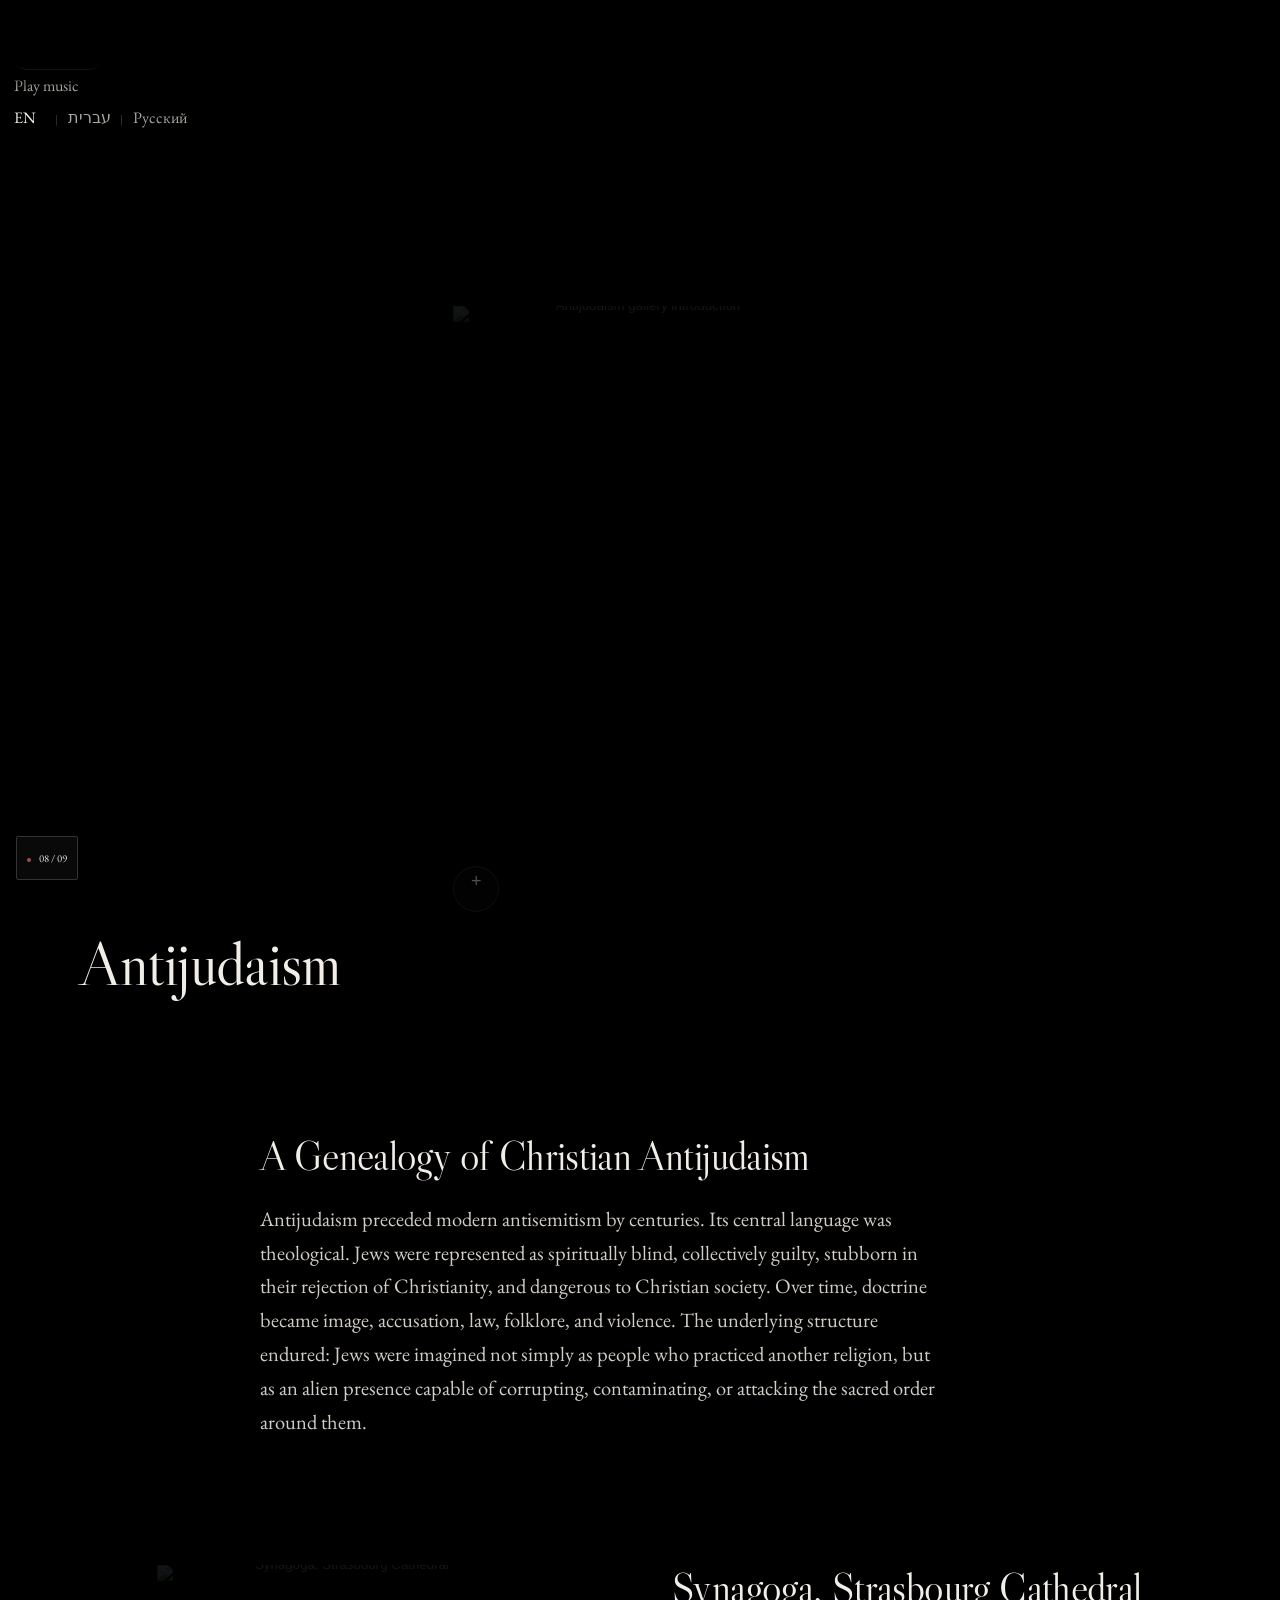
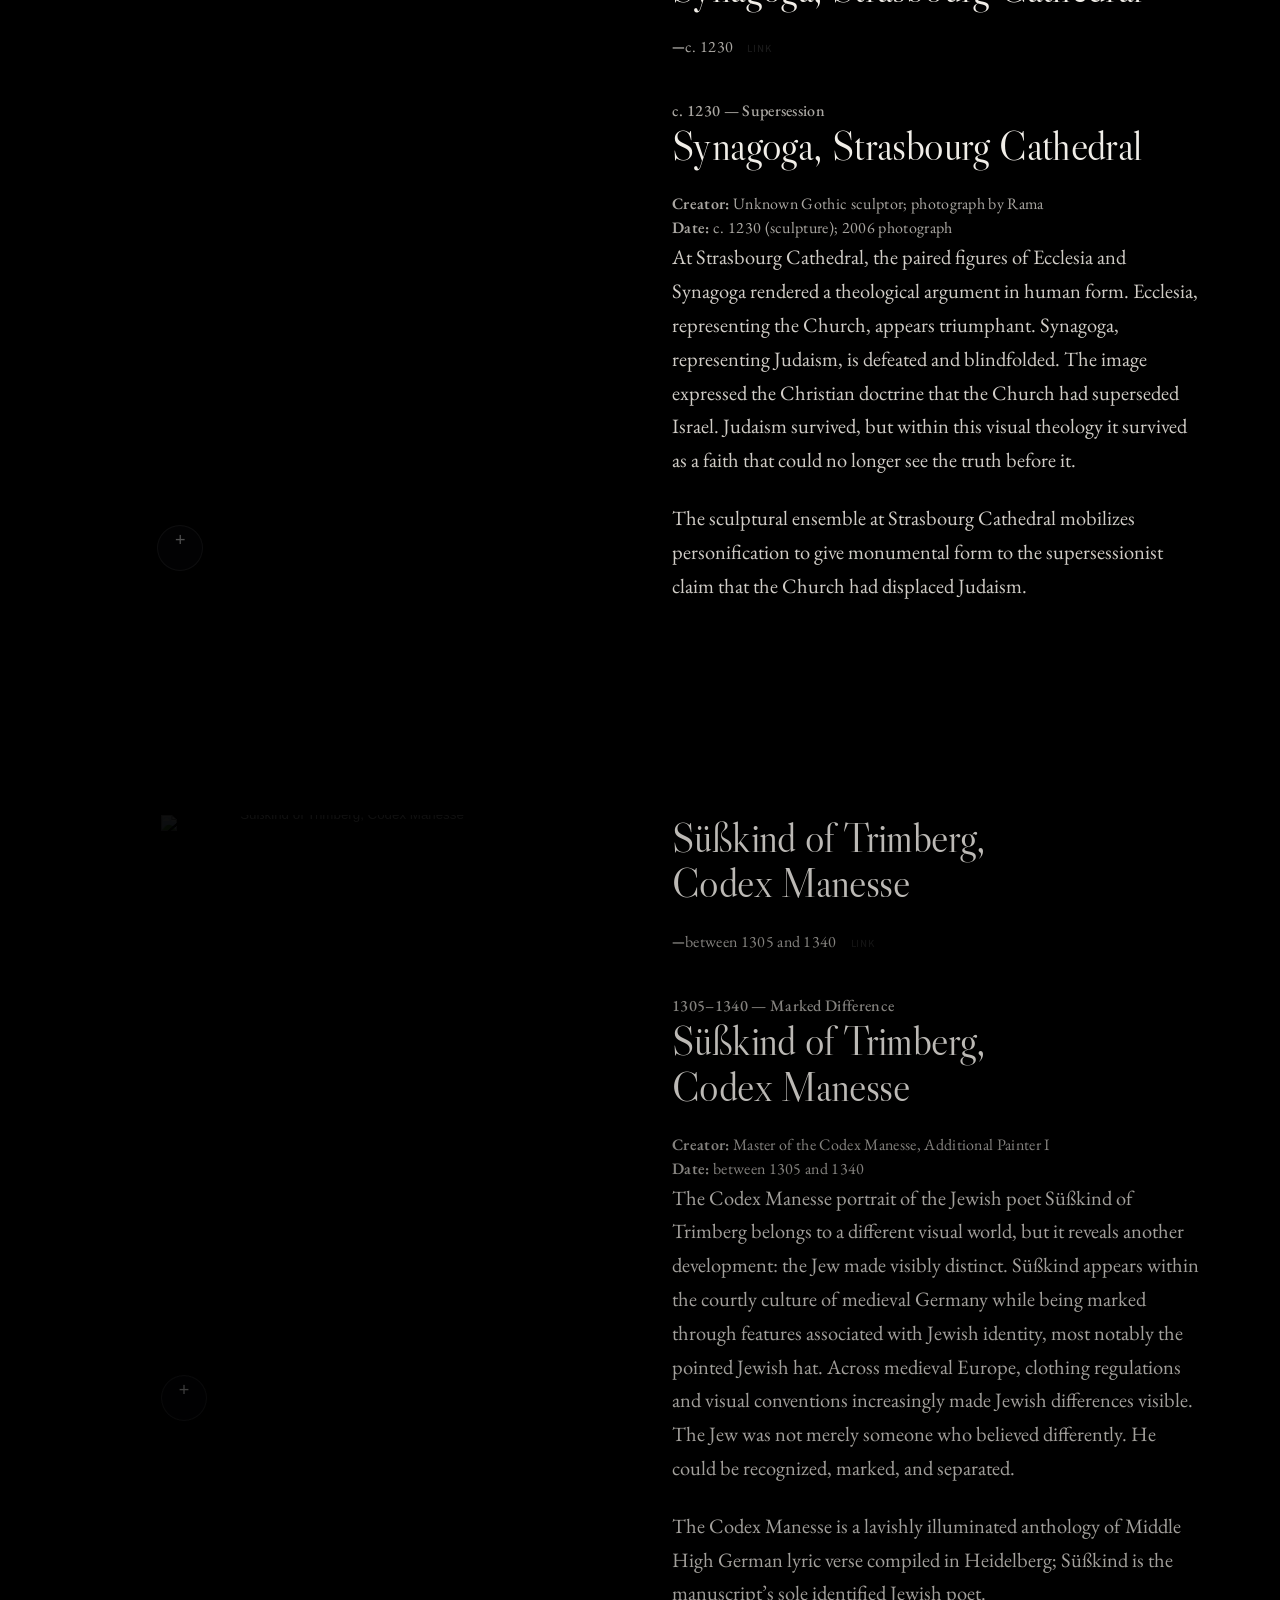
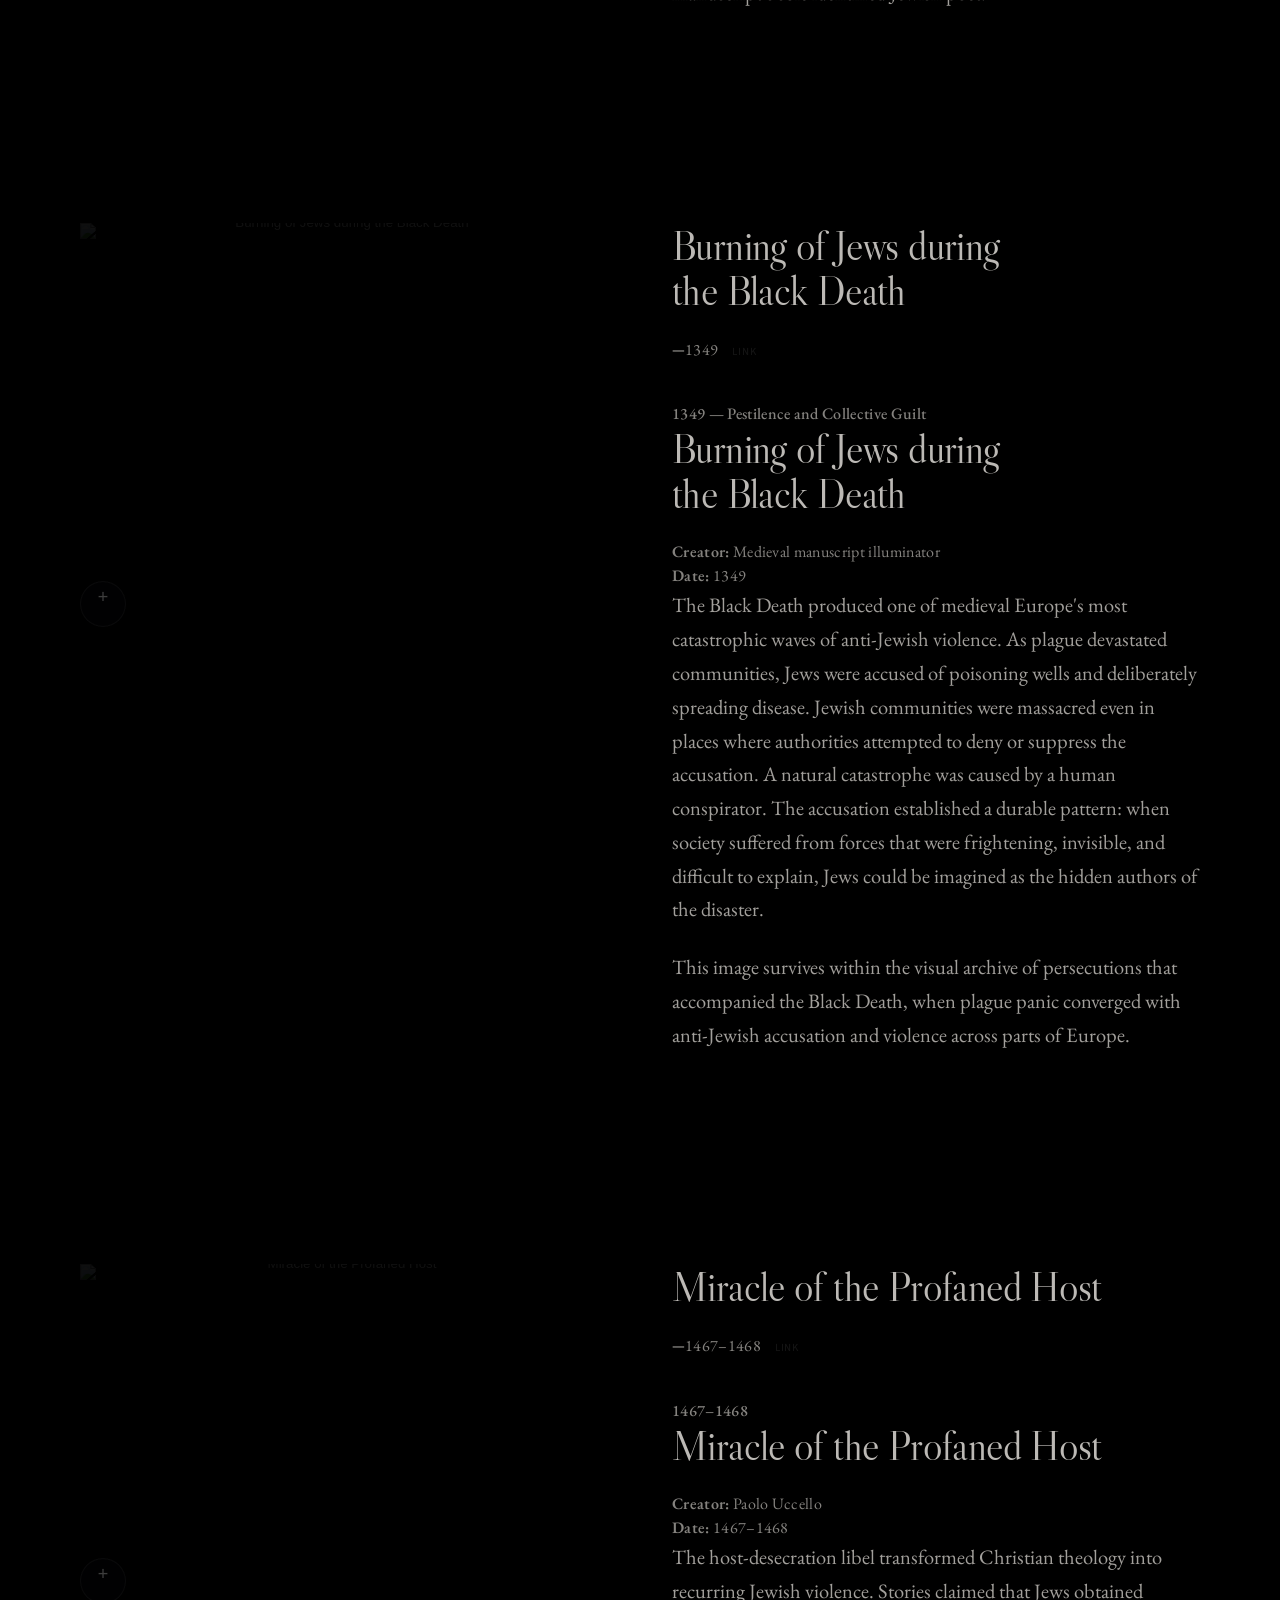
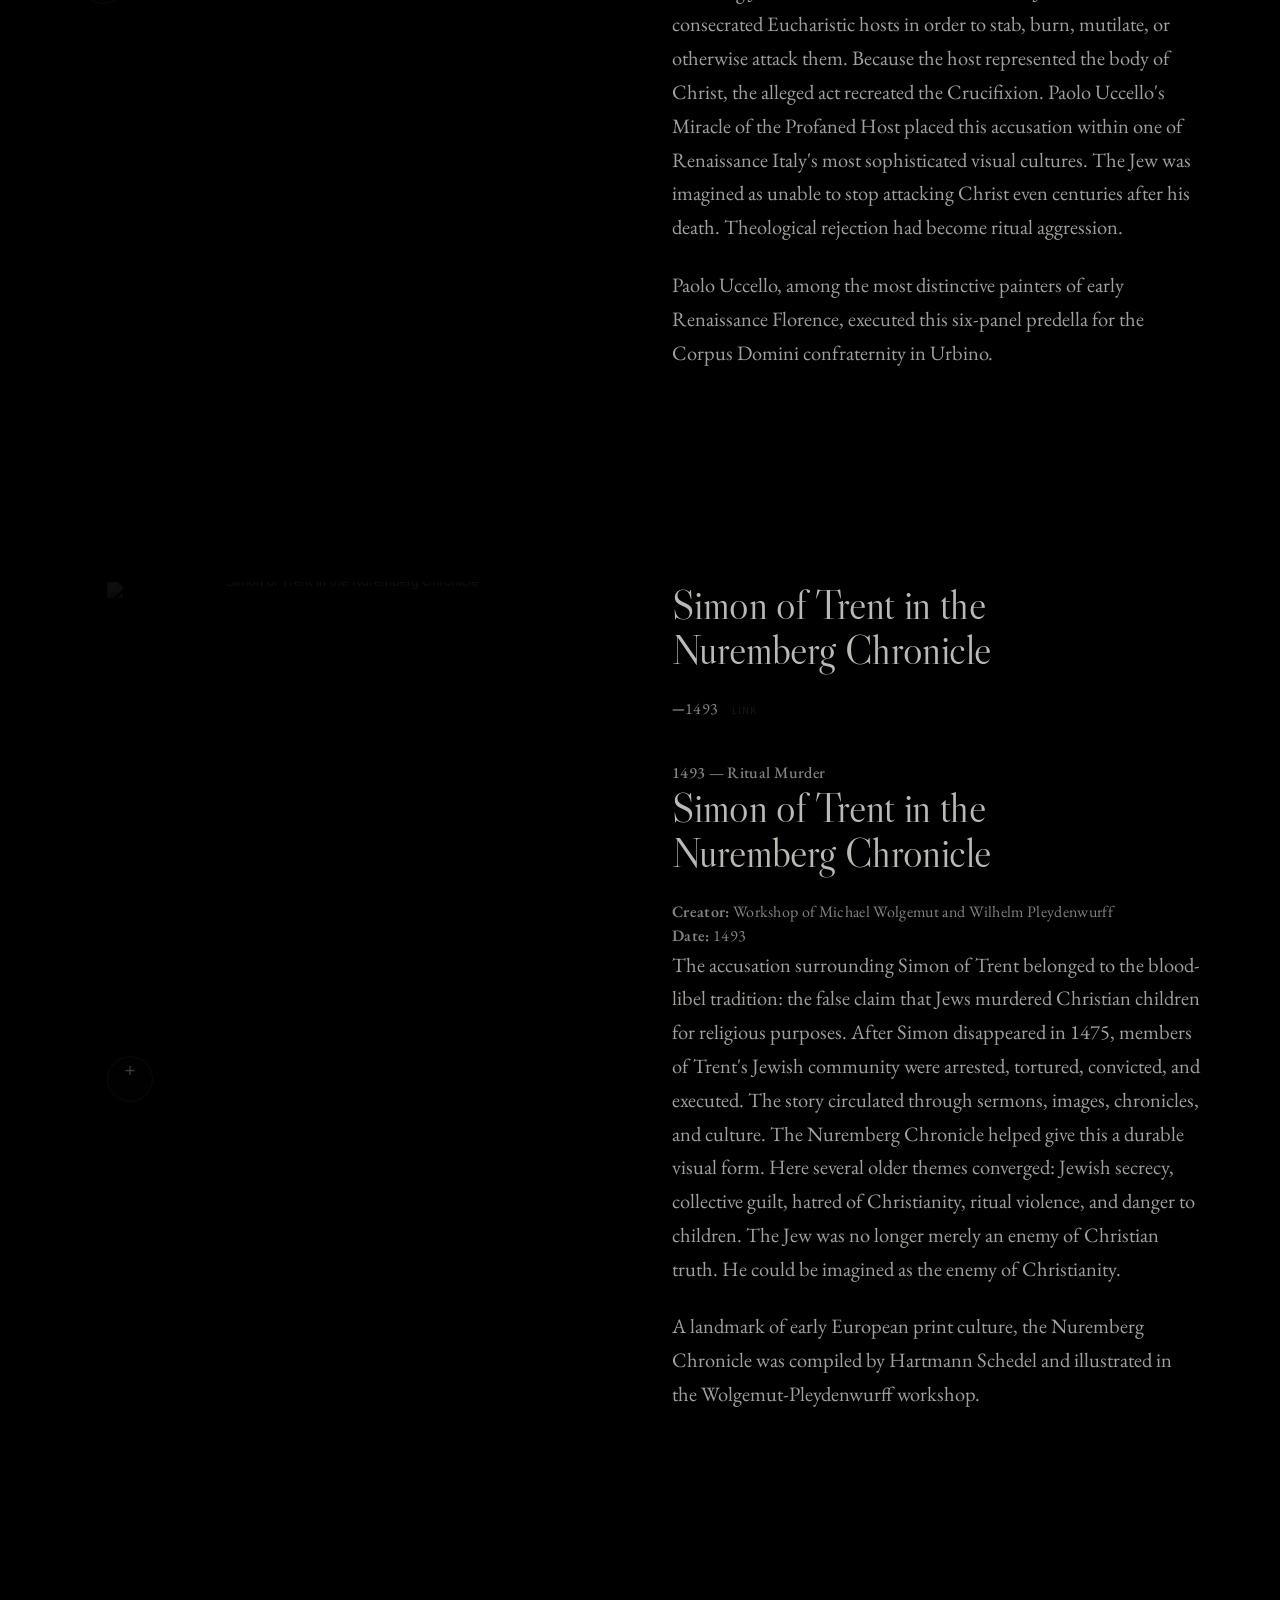
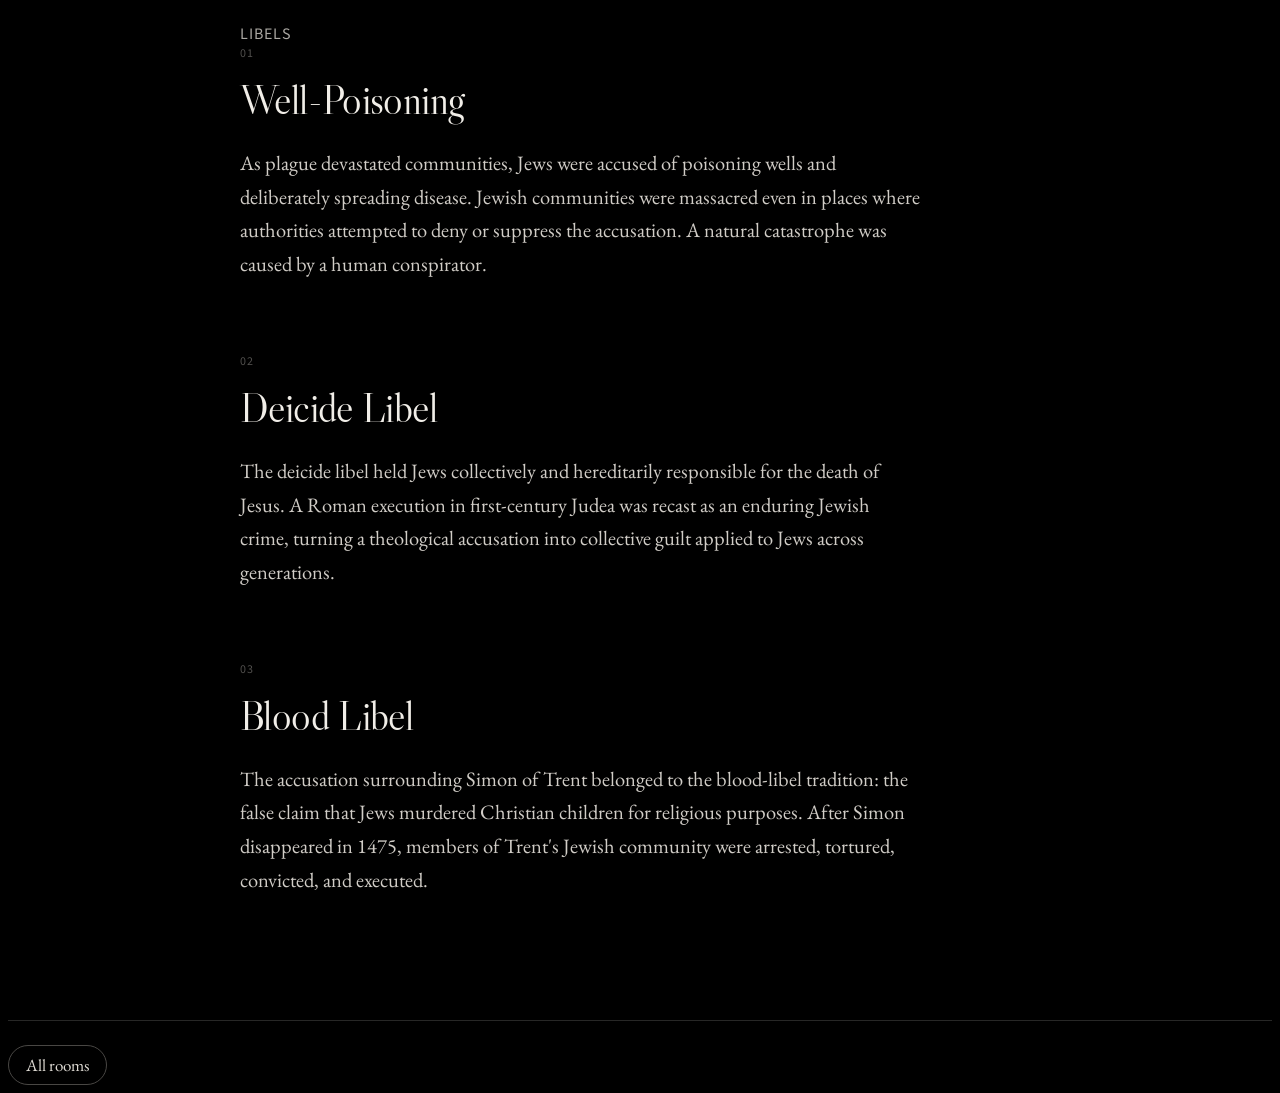
==== antijudaism.html @ 1e54fed6 "Remove visitor-facing draft notes and leave unknown years blank Clean English, Hebrew, and Russian a" ====
<!DOCTYPE html>

<html dir="ltr" lang="en">
<head>
<meta charset="utf-8"/>
<meta content="width=device-width, initial-scale=1.0, viewport-fit=cover" name="viewport"/><meta content="dark" name="color-scheme"/>
<title>Antijudaism | Jew-Hatred Exhibition</title>
<!-- STOPAZ SEO START -->
<meta content="A museum-style educational genealogy of Christian antijudaism, explored through primary-source images, historical context, and recurring libels." name="description"/>
<meta content="index,follow,max-image-preview:large" name="robots"/>
<meta content="#17171a" name="theme-color"/>
<link href="https://kilejones-alt.github.io/Exhibit-Full/antijudaism.html" rel="canonical"/>
<meta content="website" property="og:type"/>
<meta content="Stop Antizionism" property="og:site_name"/>
<meta content="Antijudaism | Jew-Hatred Exhibition" property="og:title"/>
<meta content="A museum-style educational genealogy of Christian antijudaism, explored through primary-source images, historical context, and recurring libels." property="og:description"/>
<meta content="https://kilejones-alt.github.io/Exhibit-Full/antijudaism.html" property="og:url"/>
<meta content="https://kilejones-alt.github.io/Exhibit-Full/antijudaism-1.jpg" property="og:image"/>
<meta content="Antijudaism gallery — Stop Antizionism exhibition" property="og:image:alt"/>
<meta content="en_US" property="og:locale"/>
<meta content="summary_large_image" name="twitter:card"/>
<meta content="Antijudaism | Jew-Hatred Exhibition" name="twitter:title"/>
<meta content="A museum-style educational genealogy of Christian antijudaism, explored through primary-source images, historical context, and recurring libels." name="twitter:description"/>
<meta content="https://kilejones-alt.github.io/Exhibit-Full/antijudaism-1.jpg" name="twitter:image"/>
<!-- STOPAZ SEO END -->
<link href="https://fonts.googleapis.com" rel="preconnect"/>
<link crossorigin="" href="https://fonts.gstatic.com" rel="preconnect"/>
<link href="https://fonts.googleapis.com/css2?family=EB+Garamond:wght@400;500&amp;family=Libre+Caslon+Display&amp;family=Cormorant+Garamond:wght@400;500;600&amp;family=Source+Sans+3:opsz,wght@8..60,300;8..60,400;8..60,500;8..60,600&amp;display=swap" rel="stylesheet"/>
<!-- MINIMALIST GALLERY FAVICON -->
<link href="data:image/svg+xml;utf8,&lt;svg xmlns='http://www.w3.org/2000/svg' viewBox='0 0 100 100'&gt;&lt;rect width='100' height='100' fill='%2317171a'/&gt;&lt;rect x='30' y='30' width='40' height='40' fill='%23ffffff'/&gt;&lt;/svg&gt;" rel="icon"/>
<link as="image" fetchpriority="high" href="antijudaism-1-720.webp" imagesizes="(max-width: 850px) 94vw, 46vw" imagesrcset="antijudaism-1-720.webp 720w, home-antijudaism-1280.webp 1280w" rel="preload" type="image/webp"/>
<link href="gallery-core.css" rel="stylesheet"/>
<style id="compact-controls-2026-08-15">
/* Smaller, quieter language/audio controls. */
.controls-nav{gap:.5rem!important}
.nav-box{font-size:.67rem!important;letter-spacing:1.05px!important;padding:4px 7px!important;gap:.24rem!important;min-height:0!important}
.lang-btn,.audio-btn,.home-btn{min-width:34px!important;min-height:34px!important;padding:0 4px!important}
@media(max-width:720px){
  .controls-nav{gap:.3rem!important}
  .nav-box{font-size:.61rem!important;letter-spacing:.7px!important;padding:3px 5px!important;gap:.1rem!important}
  .lang-btn,.audio-btn,.home-btn{min-width:36px!important;min-height:36px!important;padding:0 3px!important}
}
</style>
<style id="award-gallery-polish">
/* Exhibition polish: responsive archival imagery, source-aware zoom, quieter chrome. */
.responsive-art-picture{display:block;width:100%;height:auto}
.museum-frame>.responsive-art-picture{display:flex;width:100%;align-items:flex-start;justify-content:center}

.museum-frame img.gallery-image{
  --active-zoom:1.075;
  --hover-zoom:1.105;
  opacity:.08;
  filter:blur(7px) brightness(.88) contrast(1.01);
  transition:opacity .9s cubic-bezier(.16,1,.3,1),filter 1.25s ease,transform 9.5s cubic-bezier(.16,1,.3,1)!important;
  animation:archivalImageFailsafe .65s 3s forwards;
  backface-visibility:hidden;
}
.museum-frame img.gallery-image.is-loaded{
  opacity:1;
  filter:brightness(1) contrast(1.05);
}
.museum-frame img.gallery-image.quality-source-limited{
  --active-zoom:1.018;
  --hover-zoom:1.035;
  width:100%;
  max-width:min(86%,var(--native-display-max,680px));
  max-height:72vh;
  margin:auto;
}
.museum-frame img.gallery-image.quality-standard{
  --active-zoom:1.052;
  --hover-zoom:1.082;
}
.museum-frame img.gallery-image.quality-hires{
  --active-zoom:1.075;
  --hover-zoom:1.105;
}
.art-box.art-in-view .museum-frame img.gallery-image.is-loaded{
  transform:scale(var(--active-zoom));
  filter:brightness(1.045) contrast(1.07);
}
.art-box:hover .museum-frame img.gallery-image.is-loaded,
.art-box:focus-visible .museum-frame img.gallery-image.is-loaded{
  transform:scale(var(--hover-zoom));
  filter:brightness(1.085) contrast(1.085);
}
@keyframes archivalImageFailsafe{to{opacity:1;filter:brightness(1) contrast(1.05)}}

/* The enlargement affordance is a quiet museum-viewer mark, not a web badge. */
.click-hint{
  width:31px!important;
  height:31px!important;
  padding:0!important;
  display:grid!important;
  place-items:center;
  border-radius:50%!important;
  font-size:0!important;
  letter-spacing:0!important;
  color:transparent!important;
  background:rgba(14,14,18,.62)!important;
  border:1px solid rgba(255,255,255,.12)!important;
  opacity:.36!important;
  transform:none!important;
  backdrop-filter:blur(10px);
  box-shadow:0 6px 18px rgba(0,0,0,.18);
  transition:opacity .45s ease,transform .55s cubic-bezier(.16,1,.3,1),border-color .45s ease!important;
}
.click-hint::before{
  content:'+';
  color:rgba(255,255,255,.86);
  font:300 18px/1 -apple-system,BlinkMacSystemFont,"Segoe UI",sans-serif;
  transform:translateY(-1px);
}
.art-box:hover .click-hint,.art-box:focus-visible .click-hint{
  opacity:.82!important;
  transform:scale(1.08)!important;
  border-color:rgba(255,255,255,.24)!important;
}

/* Fixed controls recede while viewing the work; hover/focus restores them immediately. */
.controls-nav{
  transform-origin:top right;
  transition:opacity .42s ease,transform .55s cubic-bezier(.16,1,.3,1),filter .42s ease!important;
}
[dir="rtl"] .controls-nav{transform-origin:top left}
.controls-nav.chrome-quiet{
  opacity:.43;
  transform:translateY(-2px) scale(.91);
  filter:saturate(.82);
}
.controls-nav.chrome-moving{
  opacity:.17;
  transform:translateY(-5px) scale(.86);
}
.controls-nav.chrome-quiet .nav-box,
.controls-nav.chrome-moving .nav-box{
  background:rgba(18,18,22,.32);
  border-color:rgba(255,255,255,.045);
  box-shadow:none;
}
.controls-nav:hover,.controls-nav:focus-within{
  opacity:1!important;
  transform:none!important;
  filter:none!important;
}
@media(max-width:850px){
  .controls-nav.chrome-quiet{opacity:.62;transform:scale(.94)}
  .controls-nav.chrome-moving{opacity:.34;transform:scale(.91)}
  .museum-frame img.gallery-image.quality-source-limited{max-width:min(92%,var(--native-display-max,680px))}
}
@media(prefers-reduced-motion:reduce){
  .museum-frame img.gallery-image{opacity:1!important;filter:brightness(1) contrast(1.05)!important;animation:none!important;transition:none!important}
  .controls-nav{transition:none!important}
}
</style>
<style id="final-exhibition-system">
:root{--museum-sans:"Source Sans 3",-apple-system,BlinkMacSystemFont,"Segoe UI",sans-serif;--museum-serif:"Cormorant Garamond",Georgia,"Times New Roman",serif;--oxblood:#74262d;--oxblood-soft:rgba(116,38,45,.72)}
body{font-family:var(--museum-sans);font-optical-sizing:auto}
.hero-title,.info-title{font-family:var(--museum-serif);font-weight:500;letter-spacing:.005em}
.info-title{font-size:clamp(1.9rem,2.65vw,2.35rem);line-height:1.04;text-transform:none}
.hero-title{font-size:clamp(3.25rem,5vw,4.65rem);line-height:.98}
.info-category,.info-meta,.info-block h4,.history-panel h4,.timeline-node,.chronology-rail,.viewer-toolbar,.provenance-record{font-family:var(--museum-sans)}
.timeline-node{font-weight:600;letter-spacing:.16em;text-transform:uppercase;font-variant-caps:all-small-caps}
.info-block h4,.history-panel h4{font-weight:600;letter-spacing:.13em;text-transform:uppercase}
.info-meta{font-weight:400}
.info-meta strong{font-weight:600}
.info-category{font-weight:500;letter-spacing:.12em}
.wave-p{font-size:clamp(.98rem,1.05vw,1.04rem);line-height:1.56;letter-spacing:.002em}

/* History is a compact interpretive note under the artwork column only. */
.history-panel{min-height:0!important;padding:.72rem .9rem .78rem!important;margin-top:clamp(.75rem,1.2vw,1rem)!important;border-color:rgba(255,255,255,.045)!important;background:rgba(255,255,255,.015)!important}
.history-panel .wave-p{font-size:clamp(.94rem,1vw,.99rem);line-height:1.48}

/* The chronology records the visitor's passage: gray future, oxblood completed path. */
.timeline-section{--timeline-progress:0%;--focus-opacity:.86;--focus-brightness:.94}
.timeline-section::before{background:rgba(255,255,255,.075)!important}
.timeline-section::after{content:"";position:absolute;left:50%;top:0;width:1px;height:var(--timeline-progress);transform:translateX(-50%);background:linear-gradient(to bottom,rgba(116,38,45,.18),var(--oxblood-soft));pointer-events:none;z-index:0}
.timeline-section .exhibition-container{opacity:var(--focus-opacity);filter:brightness(var(--focus-brightness)) saturate(.92);transition:opacity .75s cubic-bezier(.16,1,.3,1),filter .75s ease}
.timeline-section.timeline-active .exhibition-container{opacity:1;filter:none}
.timeline-node{position:relative}
.timeline-node::after{content:"";position:absolute;left:50%;bottom:-.42rem;width:4px;height:4px;border-radius:50%;transform:translateX(-50%) scale(.55);background:transparent;transition:background .6s ease,transform .6s cubic-bezier(.16,1,.3,1),box-shadow .6s ease}
.timeline-active .timeline-node::after{background:var(--oxblood);transform:translateX(-50%) scale(1);box-shadow:0 0 0 4px rgba(116,38,45,.08)}
.timeline-active .timeline-node{border-color:rgba(255,255,255,.16)!important;box-shadow:0 12px 30px rgba(0,0,0,.28)!important}

/* Archive is an expandable provenance drawer, not another equal-weight card. */
.archive-provenance-block{padding:0!important;overflow:visible;background:rgba(255,255,255,.012)!important}
.archive-provenance-block>h4,.archive-provenance-block>.wave-p{display:none!important}
.archive-drawer{width:100%;border:0}
.archive-drawer summary{list-style:none;cursor:pointer;padding:.8rem .95rem .82rem;display:flex;align-items:center;justify-content:space-between;gap:1rem;color:#c6c6d0;font-size:.76rem;letter-spacing:1.4px;text-transform:uppercase;user-select:none}
.archive-drawer summary::-webkit-details-marker{display:none}
.archive-drawer summary::after{content:"+";font-size:1rem;font-weight:300;color:rgba(255,255,255,.52);transition:transform .45s cubic-bezier(.16,1,.3,1),color .45s ease}
.archive-drawer[open] summary::after{transform:rotate(45deg);color:#fff}
.provenance-record{padding:0 .95rem .95rem;border-top:1px solid rgba(255,255,255,.04);font-size:.82rem;line-height:1.42;color:#cfcfd7}
.provenance-row{display:grid;grid-template-columns:minmax(6.6rem,.36fr) 1fr;gap:.8rem;padding:.55rem 0;border-bottom:1px solid rgba(255,255,255,.035)}
.provenance-row:last-child{border-bottom:0}
.provenance-key{font-size:.68rem;letter-spacing:1.2px;text-transform:uppercase;color:#83838f}
.provenance-value{color:#e7e7ed;overflow-wrap:anywhere}

/* Edge chronology: almost absent until the visitor asks for it. */
.chronology-rail{position:fixed;left:0;top:50%;transform:translateY(-50%);z-index:88;display:flex;align-items:stretch;color:#9b9ba6}
.chronology-current{display:none}
.chronology-list{display:flex;flex-direction:column;gap:1px;padding:.45rem .38rem .45rem .25rem;background:linear-gradient(to right,rgba(15,15,19,.76),rgba(15,15,19,.08));backdrop-filter:blur(10px);opacity:.22;transform:translateX(calc(-100% + 8px));transition:opacity .45s ease,transform .55s cubic-bezier(.16,1,.3,1)}
.chronology-rail:hover .chronology-list,.chronology-rail:focus-within .chronology-list{opacity:.96;transform:translateX(0)}
.chronology-item{appearance:none;border:0;background:none;color:inherit;font:500 .67rem/1 var(--museum-sans);letter-spacing:1.3px;padding:.34rem .42rem .34rem .65rem;text-align:left;cursor:pointer;position:relative;white-space:nowrap}
.chronology-item::before{content:"";position:absolute;left:.1rem;top:50%;width:3px;height:3px;border-radius:50%;background:rgba(255,255,255,.18);transform:translateY(-50%);transition:background .4s ease,transform .4s ease}
.chronology-item.is-active{color:#fff}
.chronology-item.is-active::before{background:var(--oxblood);transform:translateY(-50%) scale(1.25)}

/* Full-screen object viewer. It uses the original source image, then lets the visitor inspect it. */
#lightbox{padding:0!important;background:rgba(7,7,10,.985)!important;backdrop-filter:blur(18px)!important;overflow:hidden}
#object-viewer-stage{position:absolute;inset:0;display:grid;place-items:center;overflow:hidden;touch-action:none;cursor:grab}
#object-viewer-stage.is-dragging{cursor:grabbing}
#lightbox-img{max-width:92vw!important;max-height:88svh!important;width:auto;height:auto;border:0!important;box-shadow:0 28px 90px rgba(0,0,0,.78)!important;transform-origin:center center;transition:none!important;will-change:transform;user-select:none;-webkit-user-drag:none}
#lightbox.active #lightbox-img{transform:none}
#lightbox-close{z-index:5;top:max(.7rem,env(safe-area-inset-top))!important;right:max(.8rem,env(safe-area-inset-right))!important;width:42px!important;height:42px!important;font:300 1.8rem/1 var(--museum-sans)!important;border:1px solid rgba(255,255,255,.1)!important;background:rgba(10,10,14,.42)!important;backdrop-filter:blur(12px);border-radius:50%;display:grid;place-items:center;padding:0!important}
.viewer-toolbar{position:absolute;z-index:5;left:50%;bottom:max(1rem,env(safe-area-inset-bottom));transform:translateX(-50%);display:flex;align-items:center;gap:.2rem;padding:.28rem;background:rgba(10,10,14,.52);border:1px solid rgba(255,255,255,.08);border-radius:999px;backdrop-filter:blur(14px)}
.viewer-tool{appearance:none;border:0;background:transparent;color:#d8d8e0;width:36px;height:34px;border-radius:999px;font:400 1rem/1 var(--museum-sans);cursor:pointer}
.viewer-tool:hover,.viewer-tool:focus-visible{background:rgba(255,255,255,.07);color:#fff}
.viewer-provenance{position:absolute;z-index:5;left:max(1rem,env(safe-area-inset-left));bottom:max(1rem,env(safe-area-inset-bottom));width:min(28rem,calc(100vw - 2rem));color:#d7d7de}
.viewer-provenance summary{list-style:none;cursor:pointer;display:inline-flex;align-items:center;gap:.6rem;padding:.48rem .7rem;border:1px solid rgba(255,255,255,.08);background:rgba(10,10,14,.48);backdrop-filter:blur(14px);border-radius:2px;font:.66rem/1 var(--museum-sans);letter-spacing:1.5px;text-transform:uppercase}
.viewer-provenance summary::-webkit-details-marker{display:none}
.viewer-provenance-panel{margin-top:.45rem;padding:.85rem .95rem;background:rgba(10,10,14,.88);border:1px solid rgba(255,255,255,.08);backdrop-filter:blur(16px);font:.82rem/1.45 var(--museum-sans)}
#lightbox-caption{position:absolute;z-index:4;top:max(1.1rem,env(safe-area-inset-top));left:50%;transform:translateX(-50%);margin:0!important;max-width:min(58vw,760px);font-family:var(--museum-serif);font-size:clamp(1rem,1.6vw,1.35rem)!important;letter-spacing:.01em!important;text-transform:none!important;color:rgba(255,255,255,.78)!important;pointer-events:none}
#lightbox-caption{display:flex;flex-direction:column;align-items:center;gap:.2rem;text-align:center}
.viewer-caption-title{font-family:var(--museum-serif)}
.viewer-caption-date{font:500 .62rem/1.2 var(--museum-sans);letter-spacing:1.45px;text-transform:uppercase;color:rgba(255,255,255,.48)}

/* Mobile is deliberately recomposed rather than a squeezed desktop installation. */
@media(max-width:850px){
  .exhibition-section{padding:4.35rem .9rem 5.2rem!important;min-height:auto!important}
  .exhibition-container{display:flex!important;flex-direction:column!important;gap:1rem!important;padding:0!important}
  .art-box{order:1;width:100%;margin:0!important}
  .info-panel,.timeline-art-right .info-panel{order:2;width:100%;padding:0!important;gap:.68rem!important}
  .history-panel,.timeline-art-right .history-panel{order:3;width:100%!important;margin-top:.25rem!important;padding:.72rem .82rem .78rem!important}
  .museum-frame{min-height:0!important;max-height:70svh!important}
  .museum-frame>.responsive-art-picture{max-height:70svh}
  .museum-frame img.gallery-image{max-height:70svh!important;max-width:100%!important;width:auto!important}
  .museum-frame img.gallery-image.quality-source-limited{max-width:min(92%,var(--native-display-max,680px))!important}
  .info-category{margin-top:.35rem}
  .info-title{font-size:clamp(2rem,9vw,2.75rem);line-height:1}
  .info-meta{font-size:.9rem}
  .info-block{padding:.78rem .88rem .82rem!important}
  .timeline-section::before,.timeline-section::after,.timeline-section .exhibition-container::after,.timeline-marker{display:none!important}
  .timeline-section .exhibition-container{opacity:1!important;filter:none!important}
  .chronology-rail{left:max(.65rem,env(safe-area-inset-left));top:max(.72rem,env(safe-area-inset-top));bottom:auto;transform:none;display:block;z-index:96}
  .chronology-current{display:inline-flex;align-items:center;justify-content:center;min-width:3.8rem;height:34px;padding:0 .72rem;border:1px solid rgba(255,255,255,.1);background:rgba(12,12,16,.68);backdrop-filter:blur(14px);color:#e7e7ed;border-radius:999px;font:500 .68rem/1 var(--museum-sans);letter-spacing:1.2px}
  .chronology-current::before{content:"";width:4px;height:4px;border-radius:50%;background:var(--oxblood);margin-right:.45rem}
  [dir="rtl"] .chronology-current::before{margin-right:0;margin-left:.45rem}
  .chronology-list{position:absolute;left:0;top:2.65rem;bottom:auto;max-height:58svh;overflow:auto;padding:.4rem;background:rgba(10,10,14,.94);border:1px solid rgba(255,255,255,.08);border-radius:4px;opacity:0;pointer-events:none;transform:translateY(8px);transition:opacity .3s ease,transform .35s cubic-bezier(.16,1,.3,1)}
  .chronology-rail.is-open .chronology-list{opacity:1;pointer-events:auto;transform:none}
  .chronology-item{min-width:5.3rem;padding:.5rem .6rem .5rem .8rem}
  .viewer-provenance{bottom:max(4.4rem,calc(env(safe-area-inset-bottom) + 4.1rem));width:calc(100vw - 2rem)}
  .viewer-toolbar{bottom:max(.8rem,env(safe-area-inset-bottom))}
  #lightbox-caption{top:max(.9rem,env(safe-area-inset-top));max-width:66vw;font-size:1rem!important}
}

@media(prefers-reduced-motion:reduce){.timeline-section .exhibition-container,.chronology-list,.timeline-node::after{transition:none!important}}
</style>
<style id="history-side-override">
/* Desktop: keep History in the text column and prevent it from falling below the artwork frame. */
@media (min-width: 851px) {
  .info-panel {
    height: var(--art-height, auto) !important;
    max-height: var(--art-height, none) !important;
    overflow: hidden;
  }
  .history-panel,
  .timeline-art-right .history-panel {
    grid-column: auto !important;
    grid-row: auto !important;
    width: auto !important;
    margin-top: 0.12rem !important;
    padding: 0.82rem 0.98rem 0.88rem !important;
    background: rgba(255,255,255,0.02) !important;
    border: 0 !important;
    border-left: 1px solid rgba(255,255,255,0.06) !important;
    border-radius: 0 4px 4px 0 !important;
    box-shadow: none !important;
    flex: 1 1 auto;
    min-height: 0;
    overflow-y: auto;
  }
  .history-panel.archive-stagger-block.pop-in:hover,
  .history-panel.archive-stagger-block.pop-in:active {
    transform: translateY(-7px) scale(1.012) !important;
    border-left-color: rgba(255,255,255,0.2) !important;
    background: rgba(255,255,255,0.045) !important;
    box-shadow: 0 18px 34px rgba(0,0,0,0.16) !important;
  }
  .timeline-art-right .history-panel {
    border-left: 0 !important;
    border-right: 1px solid rgba(255,255,255,0.06) !important;
    border-radius: 4px 0 0 4px !important;
  }
  .history-panel h4 {
    margin-bottom: 0.24rem !important;
  }
  .history-panel .wave-p {
    font-size: clamp(0.92rem,0.98vw,0.98rem) !important;
    line-height: 1.5 !important;
  }
}
@media (max-width: 850px) {
  .info-panel {height:auto !important;max-height:none !important;overflow:visible !important;}
}
</style>
<style id="v6-gallery-layout-fixes">
/* Keep the Antizionism hero title on one line on desktop. */
@media (min-width: 851px) {
  body[data-antizionism-timeline] .hero-title {
    font-size:clamp(2.75rem,3.85vw,3.8rem)!important;
    line-height:1!important;
    white-space:nowrap!important;
    letter-spacing:.002em!important;
  }

  /* Year belongs to the central chronology gutter, never on top of the object title. */
  .timeline-marker {
    top:0!important;
    transform:translate(-50%,-135%)!important;
  }

  /* Compact only as much as needed to guarantee a visible History field. */
  .info-panel {
    gap:.56rem!important;
  }
  .info-panel.is-tight {
    gap:.42rem!important;
  }
  .info-panel.is-tighter {
    gap:.32rem!important;
  }
  .info-panel.is-tight .info-title,
  .info-panel.is-tighter .info-title {
    font-size:clamp(1.72rem,2.25vw,2.08rem)!important;
    line-height:1.06!important;
    padding-bottom:.42rem!important;
  }
  .info-panel.is-tight .info-meta,
  .info-panel.is-tighter .info-meta {
    font-size:.9rem!important;
    gap:.14rem!important;
  }
  .info-panel.is-tight .info-block {
    padding:.64rem .82rem .68rem!important;
  }
  .info-panel.is-tighter .info-block {
    padding:.52rem .75rem .56rem!important;
  }
  .info-panel.is-tight .wave-p,
  .info-panel.is-tighter .wave-p {
    font-size:.91rem!important;
    line-height:1.42!important;
    min-height:0!important;
  }
  .history-panel,
  .timeline-art-right .history-panel {
    min-height:78px!important;
    margin-top:.08rem!important;
    scrollbar-width:thin;
  }
}

/* The title word animation cannot descend into Creator/Date while settling. */
.info-title .wave-word {
  animation-name:infoTitleWordReveal!important;
}
@keyframes infoTitleWordReveal {
  0% { opacity:0; transform:translateY(.26em) rotateX(-16deg); filter:blur(4px); }
  64% { opacity:1; transform:translateY(-.015em) rotateX(1deg); filter:blur(.2px); }
  100% { opacity:1; transform:none; filter:none; }
}
.info-title {
  margin-bottom:.08rem!important;
}

/* Header controls exist only at the top of the gallery. */
.controls-nav.chrome-hidden {
  opacity:0!important;
  transform:translateY(-14px) scale(.97)!important;
  filter:none!important;
  pointer-events:none!important;
  visibility:hidden;
  transition:opacity .26s ease,transform .34s cubic-bezier(.16,1,.3,1),visibility 0s linear .34s!important;
}
.controls-nav:not(.chrome-hidden) {
  visibility:visible;
}

/* Restore the deeper, longer museum drift zoom. Low-resolution sources stay conservative. */
.museum-frame img.gallery-image {
  --active-zoom:1.30!important;
  --hover-zoom:1.39!important;
  transition:opacity .9s cubic-bezier(.16,1,.3,1),filter 1.25s ease,transform 14.5s cubic-bezier(.16,1,.3,1)!important;
}
.museum-frame img.gallery-image.quality-source-limited {
  --active-zoom:1.045!important;
  --hover-zoom:1.075!important;
}
.museum-frame img.gallery-image.quality-standard {
  --active-zoom:1.27!important;
  --hover-zoom:1.36!important;
}
.museum-frame img.gallery-image.quality-hires {
  --active-zoom:1.32!important;
  --hover-zoom:1.42!important;
}
@media (max-width:850px) {
  .timeline-marker {display:none!important;}
  .info-title {margin-bottom:0!important;}
}
</style>
<style id="v7-static-clarity">
.info-panel::before,.info-block::before,.info-block::after,.timeline-art-right .info-panel::before,.timeline-art-right .info-panel>.info-block::before,.timeline-art-right .info-panel>.info-block::after{display:none!important;content:none!important}
.info-category,.info-title,.info-meta,.info-panel>.info-block,.history-panel{flex-shrink:0}
.exhibit-image-button{cursor:zoom-in!important}
</style>
<style id="wall-archive-hidden-style">.wall-archive-hidden{display:none!important}</style>
<link href="final.css" rel="stylesheet"/>
<link rel="stylesheet" href="room-entry.css?v=20260928-art-motion"/>
<script src="room-entry.js?v=20260928-art-motion"></script>
<link rel="stylesheet" href="https://fonts.googleapis.com/css2?family=EB+Garamond:wght@400;500&family=Noto+Serif+Hebrew:wght@400;500&display=swap"/>
<script src="gallery-audio.js?v=20260924-languages-music"></script>
<link rel="stylesheet" href="gallery-finish.css?v=20260929-framework"/>
</head>
<body>
<a class="skip-link" data-en="Skip to main content" data-he="דילוג לתוכן הראשי" data-ru="Перейти к основному содержанию" href="#gallery">Skip to main content</a>
<!-- LAZY GLIDING AMBIENT LIGHT OVERLAY -->
<div id="ambient-light"></div>
<!-- BACKGROUND AUDIO ELEMENT -->
<audio id="bg-audio" loop preload="metadata" src="lacrymosa-piano.mp3"></audio>
<!-- MINIMALIST CONTROLS NAVBAR -->
<nav aria-label="Page controls" class="controls-nav" data-aria-en="Page controls" data-aria-he="פקדי עמוד" data-aria-ru="Элементы управления страницей"><div class="nav-box"><a aria-label="Return to the three eras" class="home-btn room-pill" data-aria-en="Return to the three eras" data-aria-he="חזרה לשלוש התקופות" data-aria-ru="Вернуться к трём эпохам" data-en="All rooms" data-he="כל החדרים" data-ru="Все залы" href="index.html?v=20260928-reviewed#rooms">All rooms</a></div>
<div class="nav-box">
<button aria-pressed="false" class="audio-btn" data-en="AUDIO: OFF" data-he="שמע: כבוי" data-ru="ЗВУК: ВЫКЛ" id="audio-btn" type="button">AUDIO: OFF</button>
</div>
<div class="nav-box">
<button aria-label="Switch language to English" class="lang-btn active" data-aria-en="Switch language to English" data-aria-he="החלפת השפה לאנגלית" data-aria-ru="Переключить язык на английский" id="btn-en" type="button">EN</button>
<span style="color:#444;">|</span>
<button aria-label="Switch language to Hebrew" class="lang-btn" data-aria-en="Switch language to Hebrew" data-aria-he="החלפת השפה לעברית" data-aria-ru="Переключить язык на иврит" id="btn-he" type="button">עברית</button>
<span style="color:#444;">|</span>
<button aria-label="Switch language to Russian" class="lang-btn" data-aria-en="Switch language to Russian" data-aria-he="החלפת השפה לרוסית" data-aria-ru="Переключить язык на русский" id="btn-ru" type="button">Русский</button>
</div>
</nav>
<!-- FULLSCREEN LIGHTBOX MODAL -->
<div aria-hidden="true" aria-label="Enlarged artwork" aria-labelledby="lightbox-caption" aria-modal="true" id="lightbox" role="dialog" tabindex="-1">
<button aria-label="Close enlarged artwork" data-aria-en="Close enlarged artwork" data-aria-he="סגירת היצירה המוגדלת" data-aria-ru="Закрыть увеличенное изображение" id="lightbox-close" type="button">×</button>
<img alt="Enlarged Artwork" id="lightbox-img"/>
<div id="lightbox-caption"></div>
</div>
<main id="gallery" tabindex="-1">
<!-- HEADER / HERO SECTION -->
<header class="hero-section">
<div class="hero-container">
<button aria-controls="lightbox" aria-haspopup="dialog" aria-label="Enlarge Antijudaism gallery introduction" class="art-box interactive-target exhibit-image-button" type="button">
<span class="museum-frame"><picture class="responsive-art-picture"><source sizes="(max-width: 850px) 94vw, 46vw" srcset="antijudaism-1-720.webp 720w, home-antijudaism-1280.webp 1280w" type="image/webp"/><img alt="Antijudaism gallery introduction" class="gallery-image quality-hires" data-native-height="3072" data-native-width="2048" decoding="async" fetchpriority="high" height="3072" loading="eager" sizes="(max-width: 850px) 94vw, 46vw" src="antijudaism-1.jpg" width="2048"/></picture></span>
<span aria-hidden="true" class="click-hint">+</span>
</button>
<div class="hero-header-text">
<h1 class="hero-title wave-text" data-en="Antijudaism" data-he="אנטי-יהדות" data-ru="Антииудаизм">Antijudaism</h1>
</div>
</div>
</header><section class="genealogy-script genealogy-intro script-right"><div class="genealogy-script-inner"><div class="genealogy-script-copy"><h3 aria-level="2" data-en="A Genealogy of Christian Antijudaism" data-he="גנאלוגיה של אנטי־יהדות נוצרית" data-ru="Генеалогия христианского антииудаизма" role="heading">A Genealogy of Christian Antijudaism</h3>
<p data-en="Antijudaism preceded modern antisemitism by centuries." data-he="האנטי־יהדות קדמה לאנטישמיות המודרנית במאות שנים." data-ru="Антииудаизм предшествовал современному антисемитизму на многие столетия.">Antijudaism preceded modern antisemitism by centuries.</p>
<p data-en="Its central language was theological. Jews were represented as spiritually blind, collectively guilty, stubborn in their rejection of Christianity, and dangerous to Christian society. Over time, doctrine became image, accusation, law, folklore, and violence." data-he="שפתו המרכזית הייתה תיאולוגית. יהודים הוצגו כעיוורים מבחינה רוחנית, כאשמים קולקטיבית, כעקשנים בדחיית הנצרות וכמסוכנים לחברה הנוצרית. עם הזמן הפכה הדוקטרינה לדימוי, להאשמה, לחוק, לפולקלור ולאלימות." data-ru="Его основным языком был богословский. Евреев изображали духовно слепыми, коллективно виновными, упрямыми в отвержении христианства и опасными для христианского общества. Со временем доктрина превращалась в образ, обвинение, закон, фольклор и насилие.">Its central language was theological. Jews were represented as spiritually blind, collectively guilty, stubborn in their rejection of Christianity, and dangerous to Christian society. Over time, doctrine became image, accusation, law, folklore, and violence.</p>
<p data-en="The underlying structure endured: Jews were imagined not simply as people who practiced another religion, but as an alien presence capable of corrupting, contaminating, or attacking the sacred order around them." data-he="המבנה הבסיסי נשמר: יהודים לא דומיינו רק כאנשים המקיימים דת אחרת, אלא כנוכחות זרה המסוגלת להשחית, לזהם או לתקוף את הסדר המקודש שסביבה." data-ru="Базовая структура сохранялась: евреев представляли не просто людьми иной религии, а чужеродным присутствием, способным развращать, заражать или атаковать окружающий священный порядок.">The underlying structure endured: Jews were imagined not simply as people who practiced another religion, but as an alien presence capable of corrupting, contaminating, or attacking the sacred order around them.</p>
</div></div></section>
<!-- CHAPTER I: SOVIET ERA -->
<section class="exhibition-section art-portrait">
<div class="exhibition-container">
<div class="exhibit-art-column"><button aria-controls="lightbox" aria-haspopup="dialog" aria-label="Examine Synagoga, Strasbourg Cathedral" class="art-box interactive-target exhibit-image-button" data-aria-en="Examine Synagoga, Strasbourg Cathedral" data-aria-he="בחינת היצירה: סינאגוגה, קתדרלת שטרסבורג" data-aria-ru="Рассмотреть: Синагога, Страсбургский собор" type="button">
<span class="museum-frame"><picture class="responsive-art-picture"><source sizes="(max-width: 850px) 94vw, 46vw" srcset="antijudaism-1-720.webp 720w, antijudaism-1-1400.webp 1400w" type="image/webp"/><img alt="Synagoga, Strasbourg Cathedral" class="gallery-image quality-hires" data-native-height="3072" data-native-width="2048" decoding="async" height="3072" loading="lazy" sizes="(max-width: 850px) 94vw, 46vw" src="antijudaism-1.jpg" width="2048"/></picture></span>
<span aria-hidden="true" class="click-hint">+</span>
</button><div class="art-caption-inline"><h3 aria-level="2" class="art-caption-title wave-text" data-en="Synagoga, Strasbourg Cathedral" data-he="סינאגוגה, קתדרלת שטרסבורג" data-ru="Синагога, Страсбургский собор" role="heading">Synagoga, Strasbourg Cathedral</h3><span aria-hidden="true" class="art-caption-separator">—</span><span class="art-caption-date wave-text" data-en="c. 1230" data-he="1230" data-ru="1230">c. 1230</span></div></div>
<div class="info-panel">
<div class="info-category wave-text" data-en="c. 1230 — Supersession" data-he="בקירוב 1230 — תיאולוגיית ההחלפה" data-ru="ок. 1230 — Теология замещения">c. 1230 — Supersession</div>
<h3 aria-level="2" class="info-title wave-text" data-en="Synagoga, Strasbourg Cathedral" data-he="סינאגוגה, קתדרלת שטרסבורג" data-ru="Синагога, Страсбургский собор" role="heading">Synagoga, Strasbourg Cathedral</h3>
<div class="info-meta">
<div><strong data-en="Creator:" data-he="יוצר:" data-ru="Автор:">Creator:</strong> <span class="wave-text" data-en="Unknown Gothic sculptor; photograph by Rama" data-he="פסל גותי לא ידוע; צילום: ראמה" data-ru="Неизвестный готический скульптор; фотография Рамы">Unknown Gothic sculptor; photograph by Rama</span></div>
<div><strong data-en="Date:" data-he="תאריך:" data-ru="Дата:">Date:</strong> <span class="wave-text" data-en="c. 1230 (sculpture); 2006 photograph" data-he="בקירוב 1230 (פסל); צילום מ־2006" data-ru="ок. 1230 (скульптура); фотография 2006 года">c. 1230 (sculpture); 2006 photograph</span></div>
</div>
<div class="info-block" data-catalogue-role="creator"><p class="wave-p wave-text" data-en="The sculptural ensemble at Strasbourg Cathedral mobilizes personification to give monumental form to the supersessionist claim that the Church had displaced Judaism." data-he="המכלול הפיסולי בקתדרלת שטרסבורג מגייס האנשה כדי להעניק צורה מונומנטלית לטענה הסופרססיוניסטית שלפיה הכנסייה דחקה את היהדות ממעמדה." data-ru="Скульптурный ансамбль Страсбургского собора обращается к персонификации, придавая монументальную форму супрессионистскому тезису о том, что Церковь вытеснила иудаизм.">The sculptural ensemble at Strasbourg Cathedral mobilizes personification to give monumental form to the supersessionist claim that the Church had displaced Judaism.</p></div>
<div class="info-block" data-catalogue-role="object"><p class="wave-p wave-text source-locked-copy" data-en="At Strasbourg Cathedral, the paired figures of Ecclesia and Synagoga rendered a theological argument in human form." data-he="בקתדרלת שטרסבורג, הדמויות המקבילות אקלזיה וסינאגוגה העניקו לטיעון תיאולוגי צורה אנושית." data-ru="В Страсбургском соборе парные фигуры Экклезии и Синагоги воплотили богословский аргумент в человеческой форме.">At Strasbourg Cathedral, the paired figures of Ecclesia and Synagoga rendered a theological argument in human form.</p><p class="wave-p wave-text source-locked-copy" data-en="Ecclesia, representing the Church, appears triumphant. Synagoga, representing Judaism, is defeated and blindfolded. The image expressed the Christian doctrine that the Church had superseded Israel. Judaism survived, but within this visual theology it survived as a faith that could no longer see the truth before it." data-he="אקלזיה, המייצגת את הכנסייה, נראית מנצחת. סינאגוגה, המייצגת את היהדות, מובסת ועיניה מכוסות. הדימוי ביטא את הדוקטרינה הנוצרית שלפיה הכנסייה החליפה את ישראל. היהדות שרדה, אך בתוך התיאולוגיה החזותית הזאת היא שרדה כאמונה שאינה מסוגלת עוד לראות את האמת הניצבת לפניה." data-ru="Экклезия, олицетворяющая Церковь, изображена победительницей. Синагога, олицетворяющая иудаизм, побеждена и с завязанными глазами. Образ выражал христианское учение о том, что Церковь заменила Израиль. Иудаизм сохранялся, но в этой визуальной теологии — как вера, уже неспособная увидеть истину перед собой.">Ecclesia, representing the Church, appears triumphant. Synagoga, representing Judaism, is defeated and blindfolded. The image expressed the Christian doctrine that the Church had superseded Israel. Judaism survived, but within this visual theology it survived as a faith that could no longer see the truth before it.</p></div>
</div>
</div>
</section>
<section class="exhibition-section art-portrait">
<div class="exhibition-container">
<div class="exhibit-art-column"><button aria-controls="lightbox" aria-haspopup="dialog" aria-label="Examine Süßkind of Trimberg, Codex Manesse" class="art-box interactive-target exhibit-image-button" data-aria-en="Examine Süßkind of Trimberg, Codex Manesse" data-aria-he="בחינת היצירה: זיסקינד מטרימברג, קודקס מאנסה" data-aria-ru="Рассмотреть: Зюскинд фон Тримберг, Кодекс Манессе" type="button">
<span class="museum-frame"><picture class="responsive-art-picture"><source sizes="(max-width: 850px) 94vw, 46vw" srcset="antijudaism-2-720.webp 720w, antijudaism-2-1400.webp 1400w" type="image/webp"/><img alt="Süßkind of Trimberg, Codex Manesse" class="gallery-image quality-hires" data-native-height="1464" data-native-width="958" decoding="async" height="1464" loading="lazy" sizes="(max-width: 850px) 94vw, 46vw" src="antijudaism-2.jpg" width="958"/></picture></span>
<span aria-hidden="true" class="click-hint">+</span>
</button><div class="art-caption-inline"><h3 aria-level="2" class="art-caption-title wave-text" data-en="Süßkind of Trimberg, Codex Manesse" data-he="זיסקינד מטרימברג, קודקס מאנסה" data-ru="Зюскинд фон Тримберг, Кодекс Манессе" role="heading">Süßkind of Trimberg, Codex Manesse</h3><span aria-hidden="true" class="art-caption-separator">—</span><span class="art-caption-date wave-text" data-en="between 1305 and 1340" data-he="בין 1305 ל־1340" data-ru="между 1305 и 1340 годами">between 1305 and 1340</span></div></div>
<div class="info-panel">
<div class="info-category wave-text" data-en="1305–1340 — Marked Difference" data-he="1305–1340 — שוני מסומן" data-ru="1305–1340 — Обозначенное различие">1305–1340 — Marked Difference</div>
<h3 aria-level="2" class="info-title wave-text" data-en="Süßkind of Trimberg, Codex Manesse" data-he="זיסקינד מטרימברג, קודקס מאנסה" data-ru="Зюскинд фон Тримберг, Кодекс Манессе" role="heading">Süßkind of Trimberg, Codex Manesse</h3>
<div class="info-meta">
<div><strong data-en="Creator:" data-he="יוצר:" data-ru="Автор:">Creator:</strong> <span class="wave-text" data-en="Master of the Codex Manesse, Additional Painter I" data-he="אמן קודקס מאנסה, הצייר הנוסף הראשון" data-ru="Мастер Кодекса Манессе, дополнительный художник I">Master of the Codex Manesse, Additional Painter I</span></div>
<div><strong data-en="Date:" data-he="תאריך:" data-ru="Дата:">Date:</strong> <span class="wave-text" data-en="between 1305 and 1340" data-he="בין 1305 ל־1340" data-ru="между 1305 и 1340 годами">between 1305 and 1340</span></div>
</div>
<div class="info-block" data-catalogue-role="creator"><p class="wave-p wave-text" data-en="The Codex Manesse is a lavishly illuminated anthology of Middle High German lyric verse compiled in Heidelberg; Süßkind is the manuscript’s sole identified Jewish poet." data-he="קודקס מאנסה הוא אנתולוגיה מאוירת בפאר של שירה לירית בגרמנית עילית תיכונה, שנערכה בהיידלברג; זיסקינד הוא המשורר היהודי המזוהה היחיד בכתב היד." data-ru="Кодекс Манессе — роскошно иллюминированная антология средневерхненемецкой лирики, составленная в Гейдельберге; Зюскинд — единственный идентифицированный еврейский поэт рукописи.">The Codex Manesse is a lavishly illuminated anthology of Middle High German lyric verse compiled in Heidelberg; Süßkind is the manuscript’s sole identified Jewish poet.</p></div>
<div class="info-block" data-catalogue-role="object"><p class="wave-p wave-text source-locked-copy" data-en="The Codex Manesse portrait of the Jewish poet Süßkind of Trimberg belongs to a different visual world, but it reveals another development: the Jew made visibly distinct." data-he="דיוקנו של המשורר היהודי זיסקינד מטרימברג בקודקס מאנסה שייך לעולם חזותי אחר, אך הוא חושף התפתחות נוספת: הפיכת היהודי לשונה באופן הנראה לעין." data-ru="Портрет еврейского поэта Зюскинда фон Тримберга в Кодексе Манессе принадлежит иному визуальному миру, но показывает ещё одно развитие: еврей становится зримо отличимым.">The Codex Manesse portrait of the Jewish poet Süßkind of Trimberg belongs to a different visual world, but it reveals another development: the Jew made visibly distinct.</p><p class="wave-p wave-text source-locked-copy" data-en="Süßkind appears within the courtly culture of medieval Germany while being marked through features associated with Jewish identity, most notably the pointed Jewish hat." data-he="זיסקינד מופיע בתוך תרבות החצר של גרמניה בימי הביניים, ובו בזמן מסומן במאפיינים שנקשרו לזהות יהודית, ובראשם הכובע היהודי המחודד." data-ru="Зюскинд представлен внутри придворной культуры средневековой Германии и одновременно отмечен признаками, связанными с еврейской идентичностью, прежде всего остроконечной еврейской шляпой.">Süßkind appears within the courtly culture of medieval Germany while being marked through features associated with Jewish identity, most notably the pointed Jewish hat.</p><p class="wave-p wave-text source-locked-copy" data-en="Across medieval Europe, clothing regulations and visual conventions increasingly made Jewish differences visible. The Jew was not merely someone who believed differently. He could be recognized, marked, and separated." data-he="ברחבי אירופה של ימי הביניים, תקנות לבוש ומוסכמות חזותיות הפכו יותר ויותר את השוני היהודי לנראה. היהודי לא היה רק מי שהאמין אחרת. אפשר היה לזהותו, לסמנו ולהפרידו." data-ru="По всей средневековой Европе предписания об одежде и визуальные условности всё чаще делали еврейское отличие видимым. Еврей был не просто человеком иной веры. Его можно было распознать, пометить и отделить.">Across medieval Europe, clothing regulations and visual conventions increasingly made Jewish differences visible. The Jew was not merely someone who believed differently. He could be recognized, marked, and separated.</p></div>
</div>
</div>
</section>
<section class="exhibition-section art-standard">
<div class="exhibition-container">
<div class="exhibit-art-column"><button aria-controls="lightbox" aria-haspopup="dialog" aria-label="Examine Burning of Jews during the Black Death" class="art-box interactive-target exhibit-image-button" data-aria-en="Examine Burning of Jews during the Black Death" data-aria-he="בחינת היצירה: שריפת יהודים בזמן המוות השחור" data-aria-ru="Рассмотреть: Сожжение евреев во время Чёрной смерти" type="button">
<span class="museum-frame"><picture class="responsive-art-picture"><source sizes="(max-width: 850px) 94vw, 46vw" srcset="antijudaism-3-720.webp 720w, antijudaism-3-1400.webp 1400w" type="image/webp"/><img alt="Burning of Jews during the Black Death" class="gallery-image quality-hires" data-native-height="1001" data-native-width="1473" decoding="async" height="1001" loading="lazy" sizes="(max-width: 850px) 94vw, 46vw" src="antijudaism-3.jpg" width="1473"/></picture></span>
<span aria-hidden="true" class="click-hint">+</span>
</button><div class="art-caption-inline"><h3 aria-level="2" class="art-caption-title wave-text" data-en="Burning of Jews during the Black Death" data-he="שריפת יהודים בזמן המוות השחור" data-ru="Сожжение евреев во время Чёрной смерти" role="heading">Burning of Jews during the Black Death</h3><span aria-hidden="true" class="art-caption-separator">—</span><span class="art-caption-date wave-text" data-en="1349" data-he="1349" data-ru="1349">1349</span></div></div>
<div class="info-panel">
<div class="info-category wave-text" data-en="1349 — Pestilence and Collective Guilt" data-he="1349 — מגפה ואשמה קולקטיבית" data-ru="1349 — Мор и коллективная вина">1349 — Pestilence and Collective Guilt</div>
<h3 aria-level="2" class="info-title wave-text title-long" data-en="Burning of Jews during the Black Death" data-he="שריפת יהודים בזמן המוות השחור" data-ru="Сожжение евреев во время Чёрной смерти" role="heading">Burning of Jews during the Black Death</h3>
<div class="info-meta">
<div><strong data-en="Creator:" data-he="יוצר:" data-ru="Автор:">Creator:</strong> <span class="wave-text" data-en="Medieval manuscript illuminator" data-he="מאייר כתב־יד מימי הביניים" data-ru="Средневековый миниатюрист">Medieval manuscript illuminator</span></div>
<div><strong data-en="Date:" data-he="תאריך:" data-ru="Дата:">Date:</strong> <span class="wave-text" data-en="1349" data-he="1349" data-ru="1349">1349</span></div>
</div>
<div class="info-block" data-catalogue-role="creator"><p class="wave-p wave-text" data-en="This image survives within the visual archive of persecutions that accompanied the Black Death, when plague panic converged with anti-Jewish accusation and violence across parts of Europe." data-he="דימוי זה שרד בתוך הארכיון החזותי של הרדיפות שליוו את המוות השחור, כאשר בהלת המגפה הצטלבה עם האשמות ואלימות אנטי־יהודיות בחלקים מאירופה." data-ru="Это изображение сохранилось в визуальном архиве преследований эпохи Чёрной смерти, когда чумная паника сочеталась с антиеврейскими обвинениями и насилием в разных частях Европы.">This image survives within the visual archive of persecutions that accompanied the Black Death, when plague panic converged with anti-Jewish accusation and violence across parts of Europe.</p></div>
<div class="info-block" data-catalogue-role="object"><p class="wave-p wave-text source-locked-copy" data-en="The Black Death produced one of medieval Europe's most catastrophic waves of anti-Jewish violence." data-he="המוות השחור חולל אחד מגלי האלימות האנטי־יהודית הקטסטרופליים ביותר באירופה של ימי הביניים." data-ru="Чёрная смерть вызвала одну из самых катастрофических волн антиеврейского насилия в средневековой Европе.">The Black Death produced one of medieval Europe's most catastrophic waves of anti-Jewish violence.</p><p class="wave-p wave-text source-locked-copy" data-en="As plague devastated communities, Jews were accused of poisoning wells and deliberately spreading disease. Jewish communities were massacred even in places where authorities attempted to deny or suppress the accusation. A natural catastrophe was caused by a human conspirator." data-he="כאשר המגפה החריבה קהילות, יהודים הואשמו בהרעלת בארות ובהפצת המחלה במכוון. קהילות יהודיות נטבחו גם במקומות שבהם הרשויות ניסו להכחיש את ההאשמה או לדכאה. אסון טבע הוסבר באמצעות קושר אנושי." data-ru="Когда чума опустошала общины, евреев обвиняли в отравлении колодцев и преднамеренном распространении болезни. Еврейские общины уничтожали даже там, где власти пытались отрицать или подавлять обвинение. Природной катастрофе приписывали человеческого заговорщика.">As plague devastated communities, Jews were accused of poisoning wells and deliberately spreading disease. Jewish communities were massacred even in places where authorities attempted to deny or suppress the accusation. A natural catastrophe was caused by a human conspirator.</p><p class="wave-p wave-text source-locked-copy" data-en="The accusation established a durable pattern: when society suffered from forces that were frightening, invisible, and difficult to explain, Jews could be imagined as the hidden authors of the disaster." data-he="ההאשמה קבעה דפוס עמיד: כאשר החברה סבלה מכוחות מפחידים, בלתי נראים וקשים להסבר, ניתן היה לדמיין את היהודים כמחוללים הנסתרים של האסון." data-ru="Обвинение закрепило устойчивую схему: когда общество страдало от сил пугающих, невидимых и труднообъяснимых, евреев можно было представить скрытыми авторами бедствия.">The accusation established a durable pattern: when society suffered from forces that were frightening, invisible, and difficult to explain, Jews could be imagined as the hidden authors of the disaster.</p></div>
</div>
</div>
</section>
<section class="exhibition-section art-standard">
<div class="exhibition-container">
<div class="exhibit-art-column"><button aria-controls="lightbox" aria-haspopup="dialog" aria-label="Examine Miracle of the Profaned Host" class="art-box interactive-target exhibit-image-button" data-aria-en="Examine Miracle of the Profaned Host" data-aria-he="בחינת היצירה: נס חילול לחם הקודש" data-aria-ru="Рассмотреть: Чудо с осквернённой гостией" type="button">
<span class="museum-frame"><picture class="responsive-art-picture"><source sizes="(max-width: 850px) 94vw, 46vw" srcset="antijudaism-4-720.webp 720w, antijudaism-4-1400.webp 1400w" type="image/webp"/><img alt="Miracle of the Profaned Host" class="gallery-image quality-standard" data-native-height="647" data-native-width="1161" decoding="async" height="647" loading="lazy" sizes="(max-width: 850px) 94vw, 46vw" src="antijudaism-4.jpg" width="1161"/></picture></span>
<span aria-hidden="true" class="click-hint">+</span>
</button><div class="art-caption-inline"><h3 aria-level="2" class="art-caption-title wave-text" data-en="Miracle of the Profaned Host" data-he="נס חילול לחם הקודש" data-ru="Чудо с осквернённой гостией" role="heading">Miracle of the Profaned Host</h3><span aria-hidden="true" class="art-caption-separator">—</span><span class="art-caption-date wave-text" data-en="1467–1468" data-he="1467–1468" data-ru="1467–1468">1467–1468</span></div></div>
<div class="info-panel">
<div class="info-category wave-text" data-en="1467–1468" data-he="1467–1468" data-ru="1467–1468">1467–1468</div>
<h3 aria-level="2" class="info-title wave-text" data-en="Miracle of the Profaned Host" data-he="נס חילול לחם הקודש" data-ru="Чудо с осквернённой гостией" role="heading">Miracle of the Profaned Host</h3>
<div class="info-meta">
<div><strong data-en="Creator:" data-he="יוצר:" data-ru="Автор:">Creator:</strong> <span class="wave-text" data-en="Paolo Uccello" data-he="פאולו אוצ׳לו" data-ru="Паоло Уччелло">Paolo Uccello</span></div>
<div><strong data-en="Date:" data-he="תאריך:" data-ru="Дата:">Date:</strong> <span class="wave-text" data-en="1467–1468" data-he="1467–1468" data-ru="1467–1468">1467–1468</span></div>
</div>
<div class="info-block" data-catalogue-role="creator"><p class="wave-p wave-text" data-en="Paolo Uccello, among the most distinctive painters of early Renaissance Florence, executed this six-panel predella for the Corpus Domini confraternity in Urbino." data-he="פאולו אוצ'לו, מן הציירים הייחודיים של פירנצה בראשית הרנסנס, יצר את הפרדלה בת ששת הלוחות עבור אחוות קורפוס דומיני באורבינו." data-ru="Паоло Уччелло, один из наиболее самобытных мастеров раннего флорентийского Ренессанса, исполнил эту шестичастную пределлу для братства Corpus Domini в Урбино.">Paolo Uccello, among the most distinctive painters of early Renaissance Florence, executed this six-panel predella for the Corpus Domini confraternity in Urbino.</p></div>
<div class="info-block" data-catalogue-role="object"><p class="wave-p wave-text source-locked-copy" data-en="The host-desecration libel transformed Christian theology into recurring Jewish violence." data-he="עלילת חילול לחם הקודש הפכה תיאולוגיה נוצרית לסיפור חוזר של אלימות יהודית." data-ru="Клевета об осквернении гостии превратила христианское богословие в рассказ о повторяющемся еврейском насилии.">The host-desecration libel transformed Christian theology into recurring Jewish violence.</p><p class="wave-p wave-text source-locked-copy" data-en="Stories claimed that Jews obtained consecrated Eucharistic hosts in order to stab, burn, mutilate, or otherwise attack them. Because the host represented the body of Christ, the alleged act recreated the Crucifixion. Paolo Uccello's Miracle of the Profaned Host placed this accusation within one of Renaissance Italy's most sophisticated visual cultures." data-he="סיפורים טענו שיהודים השיגו לחמי קודש מקודשים כדי לדקור, לשרוף, להשחית או לתקוף אותם בדרכים אחרות. מאחר שלחם הקודש ייצג את גופו של ישו, המעשה הנטען שיחזר את הצליבה. ״נס חילול לחם הקודש״ של פאולו אוצ׳לו הציב את ההאשמה בתוך אחת התרבויות החזותיות המתוחכמות ביותר של איטליה הרנסנסית." data-ru="Рассказы утверждали, что евреи добывали освящённые евхаристические гостии, чтобы колоть, жечь, уродовать или иным образом нападать на них. Поскольку гостия олицетворяла тело Христа, предполагаемое действие воспроизводило Распятие. «Чудо с осквернённой гостией» Паоло Уччелло поместило это обвинение в одну из самых изощрённых визуальных культур итальянского Возрождения.">Stories claimed that Jews obtained consecrated Eucharistic hosts in order to stab, burn, mutilate, or otherwise attack them. Because the host represented the body of Christ, the alleged act recreated the Crucifixion. Paolo Uccello's Miracle of the Profaned Host placed this accusation within one of Renaissance Italy's most sophisticated visual cultures.</p><p class="wave-p wave-text source-locked-copy" data-en="The Jew was imagined as unable to stop attacking Christ even centuries after his death." data-he="היהודי דומיין כמי שאינו מסוגל להפסיק לתקוף את ישו גם מאות שנים לאחר מותו." data-ru="Еврея представляли неспособным прекратить нападать на Христа даже спустя столетия после его смерти.">The Jew was imagined as unable to stop attacking Christ even centuries after his death.</p><p class="wave-p wave-text source-locked-copy" data-en="Theological rejection had become ritual aggression." data-he="דחייה תיאולוגית הפכה לתוקפנות פולחנית." data-ru="Богословское отвержение превратилось в ритуальную агрессию.">Theological rejection had become ritual aggression.</p></div>
</div>
</div>
</section>
<section class="exhibition-section art-standard">
<div class="exhibition-container">
<div class="exhibit-art-column"><button aria-controls="lightbox" aria-haspopup="dialog" aria-label="Examine Simon of Trent in the Nuremberg Chronicle" class="art-box interactive-target exhibit-image-button" data-aria-en="Examine Simon of Trent in the Nuremberg Chronicle" data-aria-he="בחינת היצירה: סימון מטרנטו בכרוניקת נירנברג" data-aria-ru="Рассмотреть: Симон Трентский в Нюрнбергской хронике" type="button">
<span class="museum-frame"><picture class="responsive-art-picture"><source sizes="(max-width: 850px) 94vw, 46vw" srcset="antijudaism-5-720.webp 474w" type="image/webp"/><img alt="Simon of Trent in the Nuremberg Chronicle" class="gallery-image quality-source-limited" data-native-height="474" data-native-width="474" decoding="async" height="474" loading="lazy" sizes="(max-width: 850px) 94vw, 46vw" src="antijudaism-5.jpg" width="474"/></picture></span>
<span aria-hidden="true" class="click-hint">+</span>
</button><div class="art-caption-inline"><h3 aria-level="2" class="art-caption-title wave-text" data-en="Simon of Trent in the Nuremberg Chronicle" data-he="סימון מטרנטו בכרוניקת נירנברג" data-ru="Симон Трентский в Нюрнбергской хронике" role="heading">Simon of Trent in the Nuremberg Chronicle</h3><span aria-hidden="true" class="art-caption-separator">—</span><span class="art-caption-date wave-text" data-en="1493" data-he="1493" data-ru="1493">1493</span></div></div>
<div class="info-panel">
<div class="info-category wave-text" data-en="1493 — Ritual Murder" data-he="1493 — רצח פולחני" data-ru="1493 — Ритуальное убийство">1493 — Ritual Murder</div>
<h3 aria-level="2" class="info-title wave-text title-long" data-en="Simon of Trent in the Nuremberg Chronicle" data-he="סימון מטרנטו בכרוניקת נירנברג" data-ru="Симон Трентский в Нюрнбергской хронике" role="heading">Simon of Trent in the Nuremberg Chronicle</h3>
<div class="info-meta">
<div><strong data-en="Creator:" data-he="יוצר:" data-ru="Автор:">Creator:</strong> <span class="wave-text" data-en="Workshop of Michael Wolgemut and Wilhelm Pleydenwurff" data-he="סדנת מיכאל וולגמוט ווילהלם פליידנוורף" data-ru="Мастерская Михаэля Вольгемута и Вильгельма Плейденвурфа">Workshop of Michael Wolgemut and Wilhelm Pleydenwurff</span></div>
<div><strong data-en="Date:" data-he="תאריך:" data-ru="Дата:">Date:</strong> <span class="wave-text" data-en="1493" data-he="1493" data-ru="1493">1493</span></div>
</div>
<div class="info-block" data-catalogue-role="creator"><p class="wave-p wave-text" data-en="A landmark of early European print culture, the Nuremberg Chronicle was compiled by Hartmann Schedel and illustrated in the Wolgemut-Pleydenwurff workshop." data-he="כרוניקת נירנברג, אבן דרך בתרבות הדפוס האירופית המוקדמת, נערכה בידי הרטמן שדל ואוירה בסדנת וולגמוט־פליידנוורף." data-ru="«Нюрнбергская хроника», памятник ранней европейской печатной культуры, была составлена Хартманом Шеделем и иллюстрирована в мастерской Вольгемута—Плейденвурфа.">A landmark of early European print culture, the Nuremberg Chronicle was compiled by Hartmann Schedel and illustrated in the Wolgemut-Pleydenwurff workshop.</p></div>
<div class="info-block" data-catalogue-role="object"><p class="wave-p wave-text source-locked-copy" data-en="The accusation surrounding Simon of Trent belonged to the blood-libel tradition: the false claim that Jews murdered Christian children for religious purposes." data-he="ההאשמה סביב סימון מטרנטו השתייכה למסורת עלילת הדם: הטענה הכוזבת שיהודים רצחו ילדים נוצרים למטרות דתיות." data-ru="Обвинение вокруг Симона Трентского принадлежало традиции кровавого навета — ложному утверждению, будто евреи убивали христианских детей в религиозных целях.">The accusation surrounding Simon of Trent belonged to the blood-libel tradition: the false claim that Jews murdered Christian children for religious purposes.</p><p class="wave-p wave-text source-locked-copy" data-en="After Simon disappeared in 1475, members of Trent's Jewish community were arrested, tortured, convicted, and executed. The story circulated through sermons, images, chronicles, and culture. The Nuremberg Chronicle helped give this a durable visual form." data-he="לאחר שסימון נעלם ב־1475, בני הקהילה היהודית של טרנטו נעצרו, עונו, הורשעו והוצאו להורג. הסיפור הופץ בדרשות, בדימויים, בכרוניקות ובתרבות. כרוניקת נירנברג סייעה להעניק לו צורה חזותית עמידה." data-ru="После исчезновения Симона в 1475 году членов еврейской общины Тренто арестовали, пытали, осудили и казнили. История распространялась через проповеди, изображения, хроники и культуру. «Нюрнбергская хроника» помогла придать ей устойчивую визуальную форму.">After Simon disappeared in 1475, members of Trent's Jewish community were arrested, tortured, convicted, and executed. The story circulated through sermons, images, chronicles, and culture. The Nuremberg Chronicle helped give this a durable visual form.</p><p class="wave-p wave-text source-locked-copy" data-en="Here several older themes converged: Jewish secrecy, collective guilt, hatred of Christianity, ritual violence, and danger to children. The Jew was no longer merely an enemy of Christian truth." data-he="כאן התלכדו כמה נושאים ותיקים: חשאיות יהודית, אשמה קולקטיבית, שנאת הנצרות, אלימות פולחנית וסכנה לילדים. היהודי כבר לא היה רק אויב האמת הנוצרית." data-ru="Здесь сошлись несколько старых тем: еврейская скрытность, коллективная вина, ненависть к христианству, ритуальное насилие и угроза детям. Еврей был уже не просто врагом христианской истины.">Here several older themes converged: Jewish secrecy, collective guilt, hatred of Christianity, ritual violence, and danger to children. The Jew was no longer merely an enemy of Christian truth.</p><p class="wave-p wave-text source-locked-copy" data-en="He could be imagined as the enemy of Christianity." data-he="אפשר היה לדמיין אותו כאויב הנצרות." data-ru="Его можно было представить врагом самого христианства.">He could be imagined as the enemy of Christianity.</p></div>
</div>
</div>
</section>
<section aria-label="Libels" class="era-libels-section era-structure-section"><div class="era-structure-inner"><div class="era-structure-kicker" data-en="LIBELS" data-he="עלילות" data-ru="КЛЕВЕТНИЧЕСКИЕ ОБВИНЕНИЯ">LIBELS</div><div class="era-libels-grid era-structure-grid"><article class="era-libel-card"><span aria-hidden="true" class="era-structure-number">01</span><h3 data-en="Well-Poisoning" data-he="הרעלת בארות" data-ru="Отравление колодцев">Well-Poisoning</h3><p data-en="As plague devastated communities, Jews were accused of poisoning wells and deliberately spreading disease. Jewish communities were massacred even in places where authorities attempted to deny or suppress the accusation. A natural catastrophe was caused by a human conspirator." data-he="כאשר המגפה החריבה קהילות, יהודים הואשמו בהרעלת בארות ובהפצת מחלות במכוון. קהילות יהודיות נטבחו גם במקומות שבהם הרשויות ניסו להכחיש או לדכא את ההאשמה. אסון טבע הוסבר באמצעות קושר אנושי." data-ru="Когда чума опустошала общины, евреев обвиняли в отравлении колодцев и преднамеренном распространении болезни. Еврейские общины уничтожались даже там, где власти пытались отрицать или подавлять обвинение. Природная катастрофа объяснялась действиями человеческого заговорщика.">As plague devastated communities, Jews were accused of poisoning wells and deliberately spreading disease. Jewish communities were massacred even in places where authorities attempted to deny or suppress the accusation. A natural catastrophe was caused by a human conspirator.</p></article><article class="era-libel-card"><span aria-hidden="true" class="era-structure-number">02</span><h3 data-en="Deicide Libel" data-he="עלילת רצח ישו" data-ru="Обвинение в богоубийстве">Deicide Libel</h3><p data-en="The deicide libel held Jews collectively and hereditarily responsible for the death of Jesus. A Roman execution in first-century Judea was recast as an enduring Jewish crime, turning a theological accusation into collective guilt applied to Jews across generations." data-he="עלילת רצח ישו הטילה על היהודים אחריות קולקטיבית ותורשתית למותו של ישו. הוצאה להורג רומית ביהודה של המאה הראשונה עוצבה מחדש כפשע יהודי מתמשך, והפכה האשמה תיאולוגית לאשמה קולקטיבית שהוחלה על יהודים מדור לדור." data-ru="Обвинение в богоубийстве возлагало на евреев коллективную и наследуемую ответственность за смерть Иисуса. Римская казнь в Иудее I века была переосмыслена как непреходящее еврейское преступление, превращая богословское обвинение в коллективную вину, переносимую на евреев из поколения в поколение.">The deicide libel held Jews collectively and hereditarily responsible for the death of Jesus. A Roman execution in first-century Judea was recast as an enduring Jewish crime, turning a theological accusation into collective guilt applied to Jews across generations.</p></article><article class="era-libel-card"><span aria-hidden="true" class="era-structure-number">03</span><h3 data-en="Blood Libel" data-he="עלילת הדם" data-ru="Кровавый навет">Blood Libel</h3><p data-en="The accusation surrounding Simon of Trent belonged to the blood-libel tradition: the false claim that Jews murdered Christian children for religious purposes. After Simon disappeared in 1475, members of Trent's Jewish community were arrested, tortured, convicted, and executed." data-he="ההאשמה סביב סימון מטרנטו השתייכה למסורת עלילת הדם: הטענה הכוזבת שיהודים רצחו ילדים נוצרים למטרות דתיות. לאחר שסימון נעלם ב־1475, בני הקהילה היהודית של טרנטו נעצרו, עונו, הורשעו והוצאו להורג." data-ru="Обвинение вокруг Симона Трентского принадлежало традиции кровавого навета — ложному утверждению, будто евреи убивали христианских детей в религиозных целях. После исчезновения Симона в 1475 году членов еврейской общины Тренто арестовали, пытали, осудили и казнили.">The accusation surrounding Simon of Trent belonged to the blood-libel tradition: the false claim that Jews murdered Christian children for religious purposes. After Simon disappeared in 1475, members of Trent's Jewish community were arrested, tortured, convicted, and executed.</p></article></div></div></section></main>
<!-- EXHIBITION FOOTER STATEMENT -->
<footer class="exhibition-footer">
<a class="statement-link wave-text room-pill" data-en="All rooms" data-he="כל החדרים" data-ru="Все залы" href="index.html?v=20260928-reviewed#rooms">All rooms</a>
</footer>
<!-- INTERACTIVE JAVASCRIPT -->
<script src="gallery.js?v=20260924-languages-music"></script><script src="final.js?v=20260929-public"></script></body>
</html>
---- room-entry.css ----
/* Quiet navigation; room art is the only transition graphic. */
html.room-arriving {background:#000}
html.room-arriving body {visibility:hidden}
.room-transition {position:fixed;inset:0;z-index:2147483000;overflow:hidden;pointer-events:none}
.room-departure {pointer-events:auto}
.room-flight-art {position:absolute;overflow:hidden;transform-origin:center;will-change:transform,opacity}
.room-flight-art img {display:block;width:100%;height:100%;object-fit:contain;object-position:center;max-width:none;transform-origin:center}
.room-arrival {display:grid;place-items:center;background:#000;color:#f1eee8;padding:24px}
.room-arrival-title {font-family:'Libre Caslon Display',Georgia,serif;font-size:clamp(2.6rem,7vw,5.5rem);line-height:1.05;text-align:center;opacity:0}
html body.gallery-design h1[tabindex="-1"]:focus {outline:none!important}
html body.gallery-design #main-content .era-card {padding-bottom:0!important}
html body.gallery-design #main-content .era-arrow {display:none!important}
html body.gallery-design .room-pill,
html body.gallery-design .controls-nav a.room-pill {
  display:inline-flex!important;align-items:center;justify-content:center;gap:10px;
  min-height:40px!important;padding:8px 17px!important;box-sizing:border-box;
  border:1px solid #494744!important;border-radius:999px!important;
  background:transparent!important;color:#dedad3!important;box-shadow:none!important;
  font:400 17px/1.2 var(--gallery-prose,'EB Garamond',Georgia,serif)!important;letter-spacing:0!important;
  text-decoration:none!important;text-transform:none!important;white-space:nowrap;
  transition:border-color .2s ease,color .2s ease!important;
}
html body.gallery-design #main-content .room-pill {margin-top:20px!important}
html body.gallery-design #main-content .era-card:hover .room-pill,
html body.gallery-design .room-pill:hover {border-color:#c4beb5!important;color:#fff!important}
html body.gallery-design #main-content .era-card:focus-visible {outline:1px solid #e2ded7!important;outline-offset:8px!important}
html body.gallery-design .controls-nav .nav-box:has(.room-pill) {padding:0!important}
html body.gallery-design .statement-link.room-pill {margin-top:24px!important}
@media(prefers-reduced-motion:reduce) {
  html.room-arriving body {visibility:visible}
  .room-transition {display:none!important}
}

/* One serif voice, with complete Hebrew and Cyrillic glyph coverage. */
html[lang="he"] body.gallery-design {--gallery-prose:'Noto Serif Hebrew',serif;--exhibit-serif:'Noto Serif Hebrew',serif}
html[lang="ru"] body.gallery-design {--exhibit-serif:'EB Garamond',Georgia,serif}
html body.gallery-design .controls-nav :is(a,button),
html body.gallery-design #museum-wayfinder :is(button,.museum-wayfinder-label) {
  font-family:var(--gallery-prose,'EB Garamond',Georgia,serif)!important;
  font-weight:400!important;letter-spacing:0!important;
}
html body.gallery-design .controls-nav :is(a,button) {font-size:16px!important;line-height:1.3!important}
html body.gallery-design .controls-nav {flex-wrap:wrap!important;max-width:calc(100% - 240px)!important;row-gap:7px!important}
html body.gallery-design .controls-nav .nav-box {flex-wrap:wrap!important}
html[lang="he"] body.gallery-design :is(main p,main h1,main h2,main h3,main h4,main summary,.info-panel,.uniform-archive-copy) {direction:rtl;text-align:start!important;letter-spacing:0!important}
html[lang="he"] body.gallery-design #main-content .era-title {text-align:center!important;font-size:clamp(1.2rem,2.5vw,2.4rem)!important}
html[lang="he"] .room-arrival-title {font-family:'Noto Serif Hebrew',serif}
html[lang="ru"] .room-arrival-title {font-family:'EB Garamond',Georgia,serif}
@media(max-width:600px) {
  html body.gallery-design .controls-nav {max-width:calc(100% - 32px)!important}
  html body.gallery-design .controls-nav :is(a,button) {font-size:14px!important}
  html body.gallery-design .room-pill {font-size:16px!important}
  html body.gallery-design #main-content.home-main {padding-top:140px!important}
}
/* Leave a clear line for identity and allow translated controls to wrap naturally. */
html body.gallery-design .controls-nav {top:24px!important;left:24px!important;right:auto!important;gap:8px 14px!important;align-items:center!important;transform:none!important;direction:ltr}
html body.gallery-design .controls-nav .nav-box {padding:0!important;min-height:32px!important;height:auto!important;gap:8px!important}
html body.gallery-design .controls-nav :is(a,button) {text-transform:none!important;min-height:32px!important;display:inline-flex;align-items:center}
html body.gallery-design .controls-nav .third-era-nav-link::after {display:none!important}
html body.gallery-design .site-brand-link {top:24px!important;right:24px!important;left:auto!important}
@media(max-width:600px) {
  html body.gallery-design .site-brand-link {top:20px!important;right:16px!important;left:auto!important;width:120px!important}
  html body.gallery-design .controls-nav {top:54px!important;left:16px!important;right:auto!important;width:calc(100% - 32px)!important;max-width:none!important;gap:4px 12px!important}
  html body.gallery-design #main-content.home-main {padding-top:160px!important}
  html body.gallery-design #gallery .hero-section {padding-top:175px!important}
}
---- gallery-finish.css ----
/* The exhibition has its own identity: black walls, ivory type, restrained accents. */
html:has(body.gallery-design) {background:#000!important;color-scheme:dark}
html body.gallery-design {
  --exhibit-bg:#000;--museum-bg:#000;--bg:#000;
  --exhibit-ink:#f1eee8;--exhibit-muted:#aaa7a2;
  --editorial-rule:rgba(241,238,232,.16);--exhibit-rule:rgba(241,238,232,.16);
  --gallery-prose:'EB Garamond',Georgia,serif;
  --exhibit-serif:'Libre Caslon Display',Georgia,serif;
  background:#000!important;color:#f1eee8!important;
}
html body.gallery-design :is(main,.exhibition-footer) {background:#000!important}
html body.gallery-design :is(#ambient-light,.third-era-hero-roman) {display:none!important}
/* Keep controls readable as long captions scroll underneath. */
html body.gallery-design::before {
  content:""!important;display:block!important;position:fixed!important;
  inset:0 0 auto!important;height:88px!important;
  background:linear-gradient(#000 0%,#000 72%,transparent)!important;
  opacity:1!important;z-index:1090!important;pointer-events:none!important;
}
html body.gallery-design .controls-nav {z-index:1100!important;background:transparent!important;box-shadow:none!important}
html body.gallery-design .site-brand-link {z-index:1101!important}
html body.gallery-design .site-brand {filter:grayscale(1) brightness(0) invert(1)!important;opacity:.85}
html body.gallery-design .controls-nav :is(.nav-box,.lang-box,.home-btn,.audio-btn,button) {
  background:transparent!important;box-shadow:none!important;border-color:transparent!important;
}
html body.gallery-design .controls-nav :is(a,button) {color:#bbb7b0!important}
html body.gallery-design .controls-nav :is(a,button):hover,
html body.gallery-design .controls-nav .active {color:#f1eee8!important}
html body.gallery-design :is(.room-pill,.controls-nav a.room-pill) {
  color:#dedad3!important;border-color:#494744!important;background:transparent!important;
}
html body.gallery-design .room-pill:hover {color:#fff!important;border-color:#c4beb5!important}
html body.gallery-design :focus-visible {outline:2px solid #f1eee8!important;outline-offset:5px!important}
html body.gallery-design main a {text-underline-offset:.22em;text-decoration-thickness:1px}
html body.gallery-design #gallery :is(.naya-section-links a,.info-source-link) {color:#d1cdc7!important}
html body.gallery-design #gallery :is(.hero-subtitle,.info-category,.info-meta,.art-caption-date,.naya-object-meta) {
  color:#aaa7a2!important;font-family:var(--gallery-prose)!important;
  font-size:1rem!important;line-height:1.5!important;letter-spacing:.02em!important;
}
html body.gallery-design #gallery .hero-section {padding-top:130px!important}
html body.gallery-design #gallery .art-caption-inline {margin-bottom:28px!important}
html body.gallery-design #gallery .uniform-archive-copy h3 {margin-bottom:24px!important}
html body.gallery-design .exhibition-footer {border-top:1px solid var(--exhibit-rule)!important}
html body.gallery-design #lightbox {background:rgba(0,0,0,.98)!important;color:#f1eee8!important}
html body.gallery-design #lightbox[aria-hidden="true"] {visibility:hidden!important}
html body.gallery-design #lightbox[aria-hidden="false"] {visibility:visible!important}
html body.gallery-design #lightbox :is(button,.lightbox-caption,#lightbox-caption) {color:#f1eee8!important}
/* Supporting exhibition pages share the same typography and reading space. */
html body.gallery-design:is(.third-era-page,.overview-page) main :is(h1,h2,h3,h4,blockquote) {
  font-family:var(--exhibit-serif)!important;font-weight:400!important;
  color:#f1eee8!important;line-height:1.12!important;text-wrap:balance;
}
html body.gallery-design:is(.third-era-page,.overview-page) main :is(p,li) {
  font-family:var(--gallery-prose)!important;font-size:clamp(1.15rem,1.6vw,1.3rem)!important;
  line-height:1.65!important;color:#d1cdc7!important;letter-spacing:0!important;text-wrap:pretty;
}
html body.gallery-design:is(.third-era-page,.overview-page) :is(.prospectus-section,.streams-section,.stream-card,.overview-partnership,.third-era-hero) {
  background:transparent!important;box-shadow:none!important;border-radius:0!important;
}
html body.gallery-design:is(.third-era-page,.overview-page) :is(.prospectus-copy,.overview-copy)>p {
  max-width:68ch!important;margin:0 auto 2em!important;
}
html body.gallery-design:is(.third-era-page,.overview-page) main a {color:#f1eee8!important}
html body.gallery-design .third-era-hero-rule {background:#74262d!important}
html body.gallery-design .overview-main {padding-top:150px!important}
html body.gallery-design.overview-page main :is(.overview-institution,.overview-kicker,.overview-location) {
  font-size:.8rem!important;line-height:1.6!important;letter-spacing:.06em!important;
  color:#aaa7a2!important;max-width:44ch;margin-inline:auto;
}
@media(max-width:600px) {
  html body.gallery-design::before {height:132px!important}
  html body.gallery-design #gallery .hero-section {padding-top:175px!important}
  html body.gallery-design .overview-main {padding-top:160px!important}
}

/* Artwork rises into a soft gallery light; the camera moves evenly for five seconds. */
@media (hover:hover) and (pointer:fine) {
  html body.gallery-design :is(#gallery,#main-content) :is(.art-box,.uniform-archive-art,.era-image-wrap,.home-framework-art) {
    filter:drop-shadow(0 0 0 transparent)!important;
    transition:filter 1.2s ease,translate .8s ease!important;
    translate:0 0;
  }
  html body.gallery-design :is(#gallery,#main-content) :is(.art-box,.uniform-archive-art,.era-image-wrap,.home-framework-art):is(:hover,:focus-visible),
  html body.gallery-design #main-content .era-card:focus-visible .era-image-wrap {
    filter:drop-shadow(0 0 18px rgba(241,238,232,.22))!important;
  }
}
@media (hover:hover) and (pointer:fine) and (prefers-reduced-motion:no-preference) {
  html body.gallery-design :is(#gallery,#main-content) img.gallery-zoom {
    scale:1!important;
    transform-origin:center!important;
    transition:scale 5s linear!important;
  }
  html body.gallery-design :is(#gallery,#main-content) :is(.art-box,.uniform-archive-art,.era-image-wrap,.home-framework-art):is(:hover,:focus-visible),
  html body.gallery-design #main-content .era-card:focus-visible .era-image-wrap {
    translate:0 -4px;
  }
  html body.gallery-design :is(#gallery,#main-content) :is(.art-box,.uniform-archive-art,.era-image-wrap,.home-framework-art):is(:hover,:focus-visible) img.gallery-zoom,
  html body.gallery-design #main-content .era-card:focus-visible img.gallery-zoom,
  html body.gallery-design :is(#gallery,#main-content) img.gallery-zoom:hover {
    scale:1.06!important;
  }
}
@media (prefers-reduced-motion:reduce) {
  html body.gallery-design :is(#gallery,#main-content) :is(.art-box,.uniform-archive-art,.era-image-wrap,.home-framework-art) {
    translate:none!important;transition:none!important;
  }
}

/* The supplied framework follows the three era descriptions; credit belongs to the image. */
html body.gallery-design .home-framework {width:min(760px,calc(100% - 48px));margin:64px auto 80px}
html body.gallery-design .home-framework-art {display:block;background:transparent;overflow:visible}
html body.gallery-design .home-framework-art img {display:block;width:100%;height:auto;max-width:100%;object-fit:contain}
html body.gallery-design .home-framework figcaption {font-family:var(--gallery-prose,Georgia,serif);font-size:1rem;line-height:1.5;color:#aaa7a2;text-align:left;margin:36px 0 0}
html[dir="rtl"] body.gallery-design .home-framework figcaption {text-align:right}
@media(max-width:600px) {html body.gallery-design .home-framework {width:calc(100% - 32px);margin:40px auto 56px}}
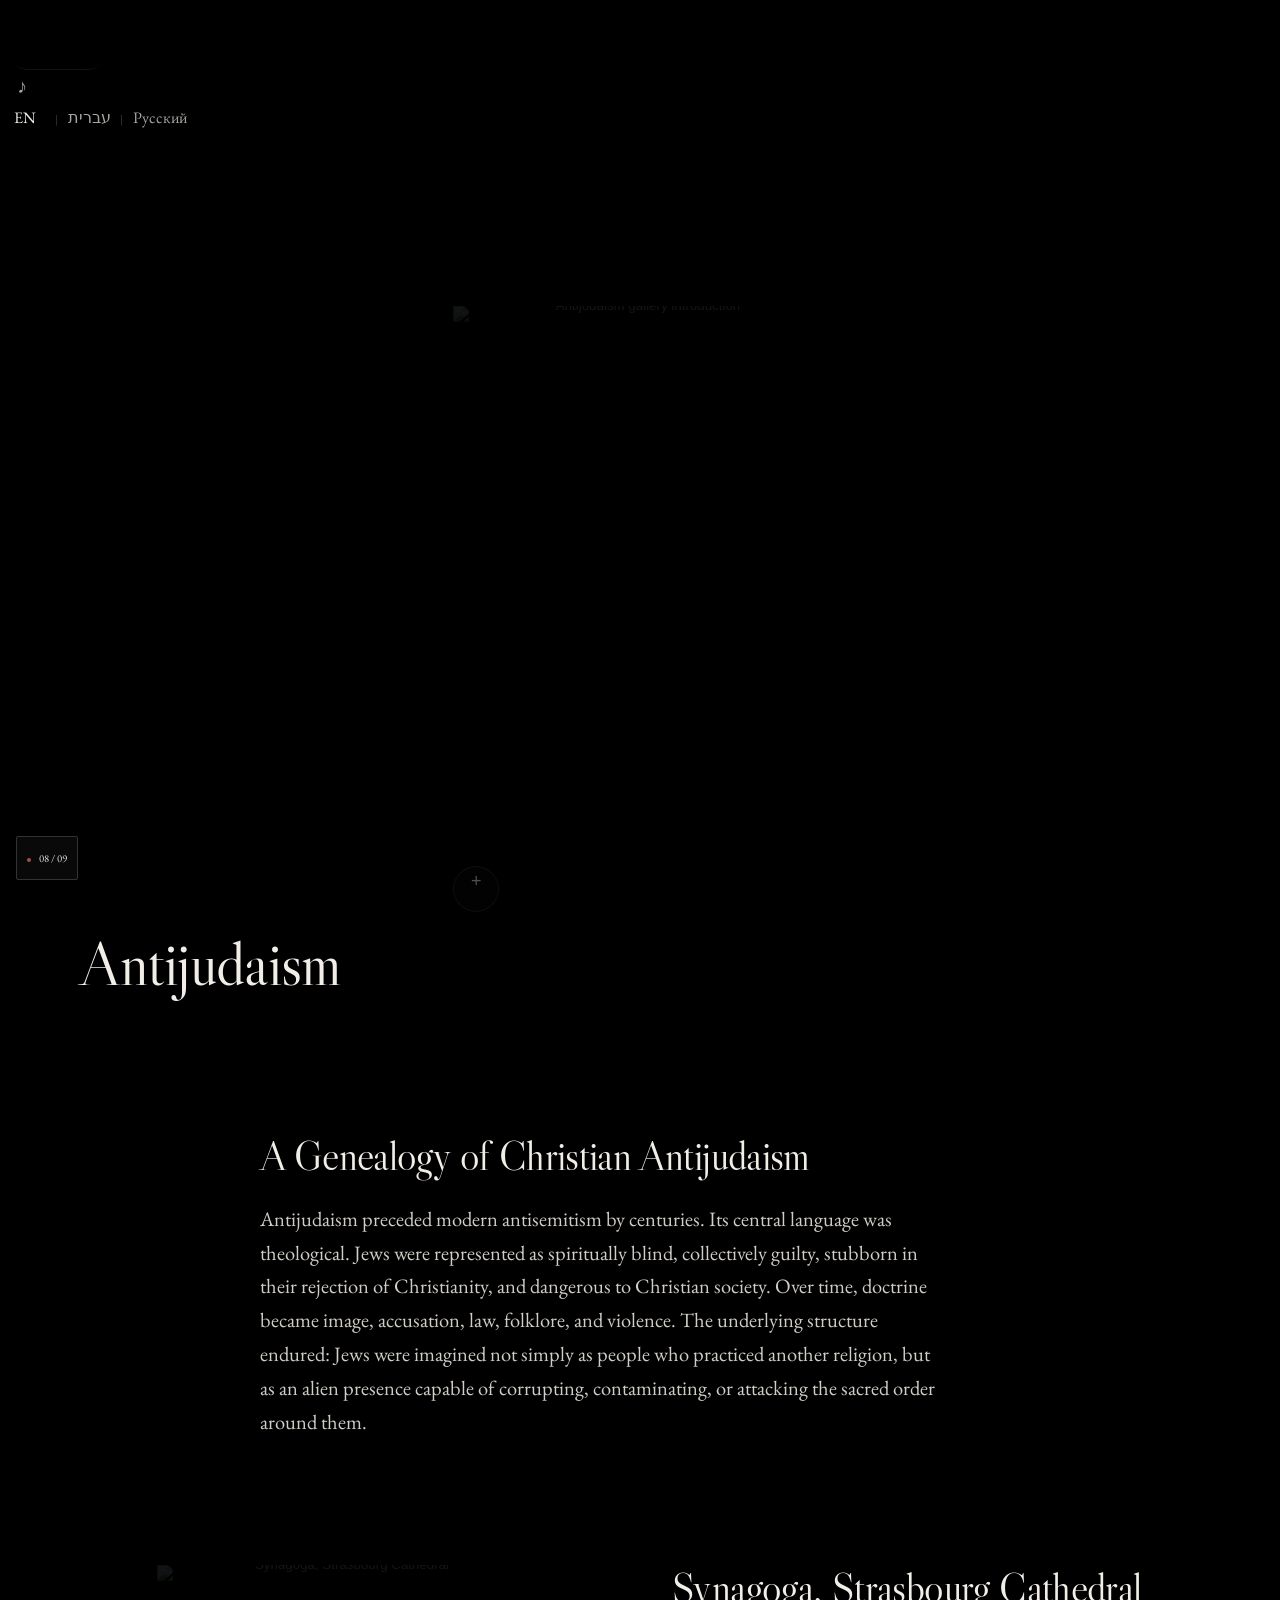
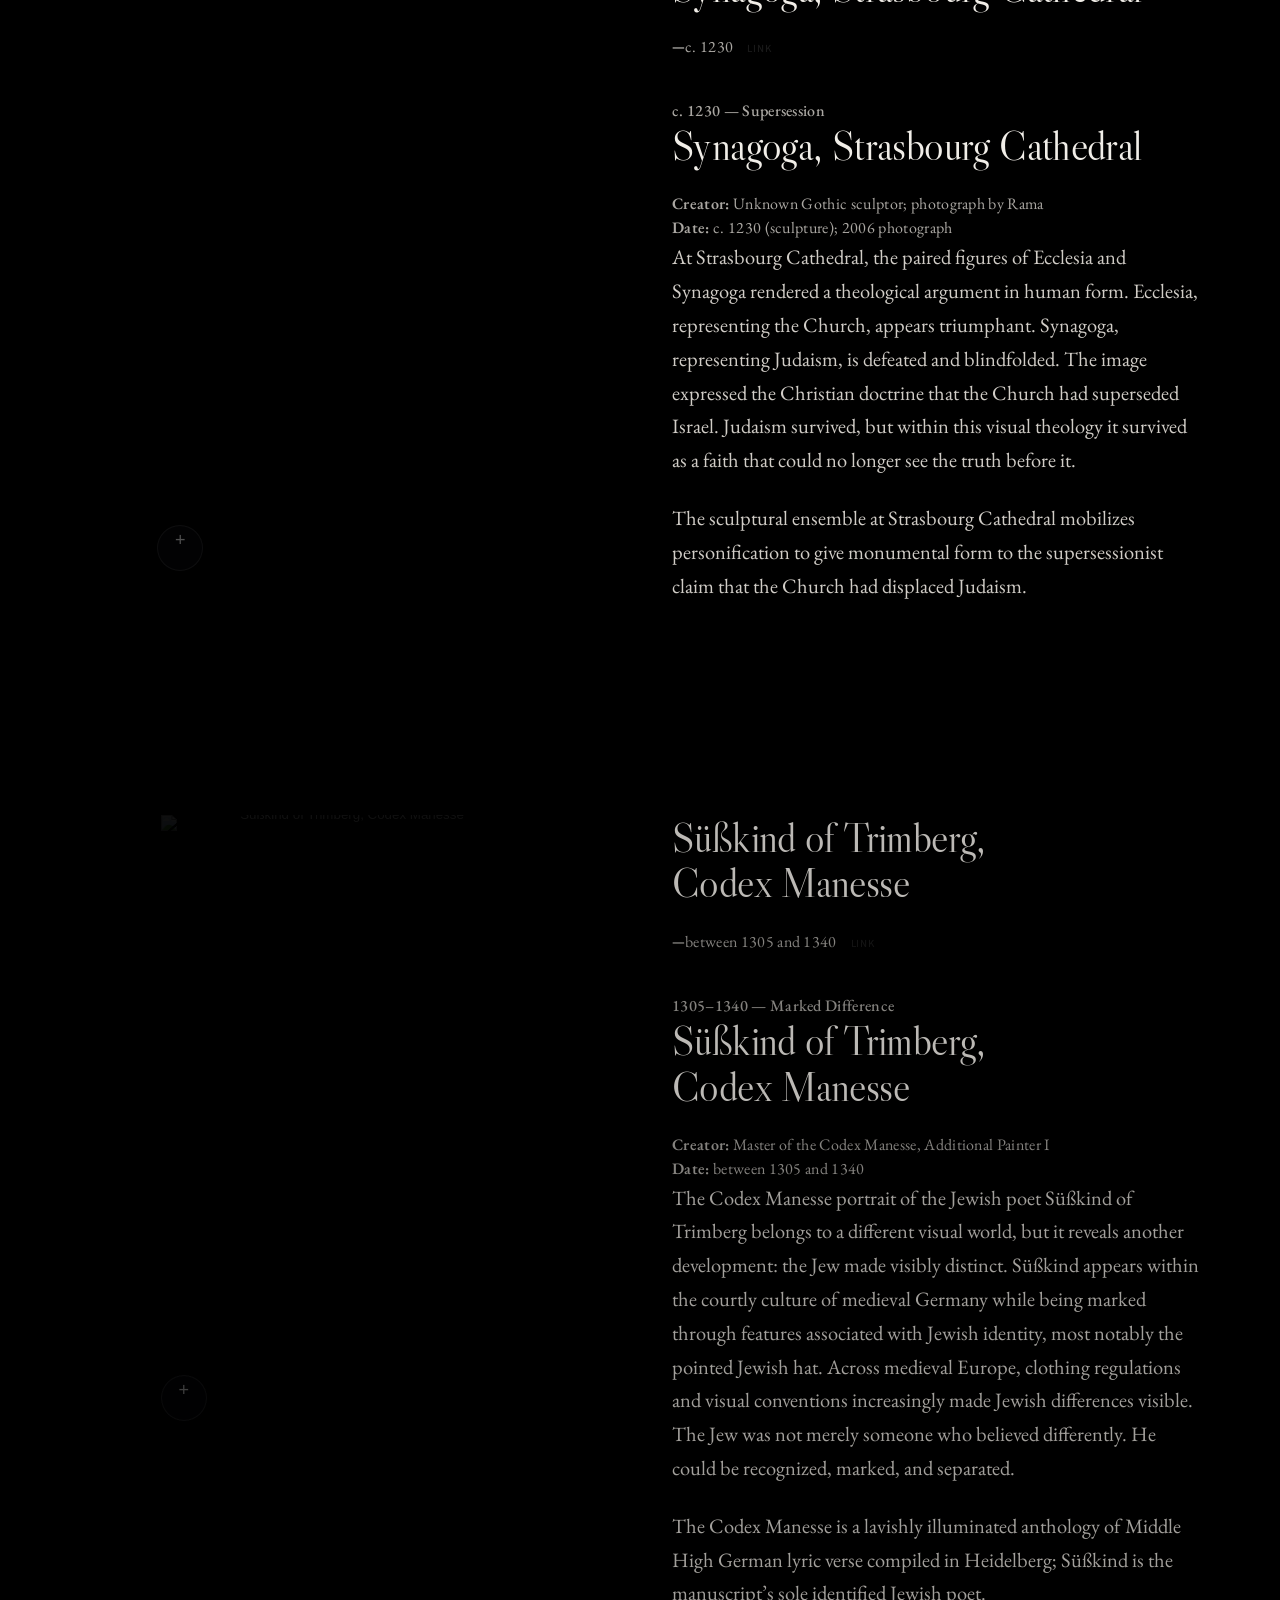
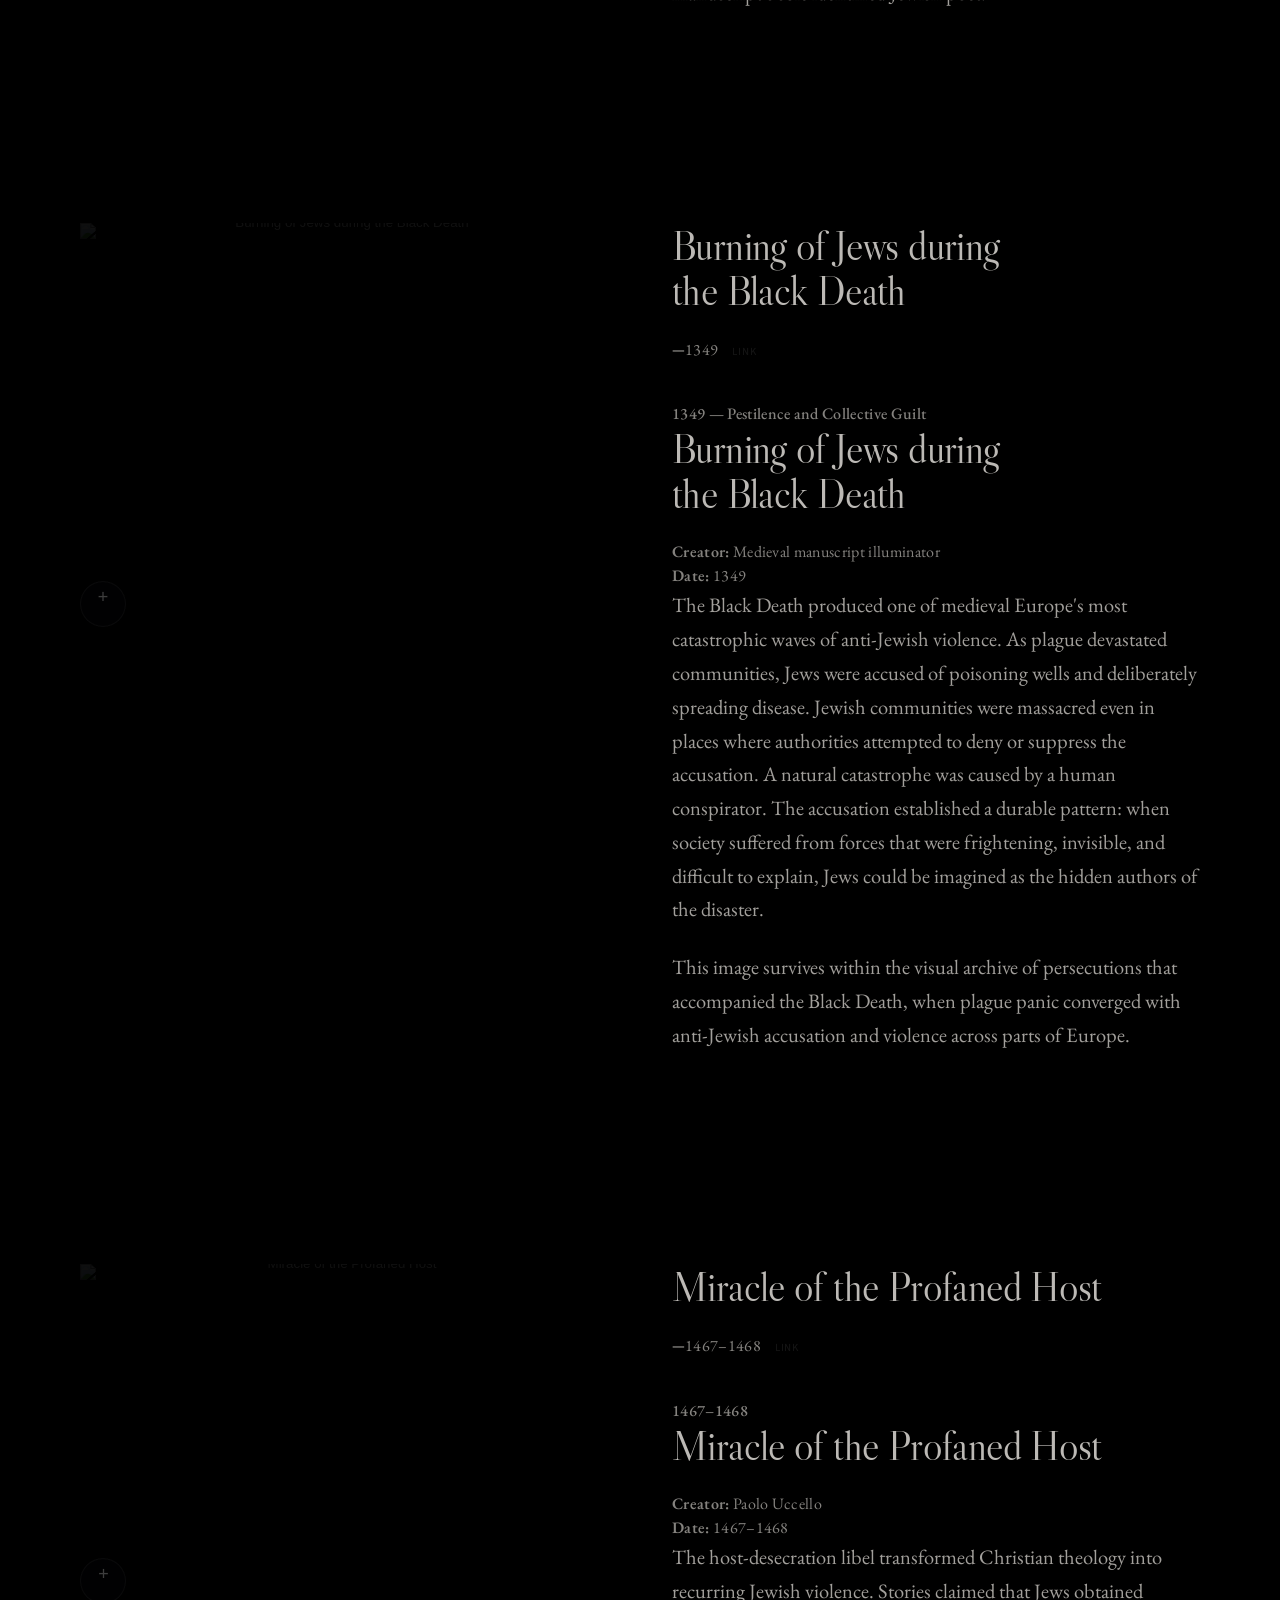
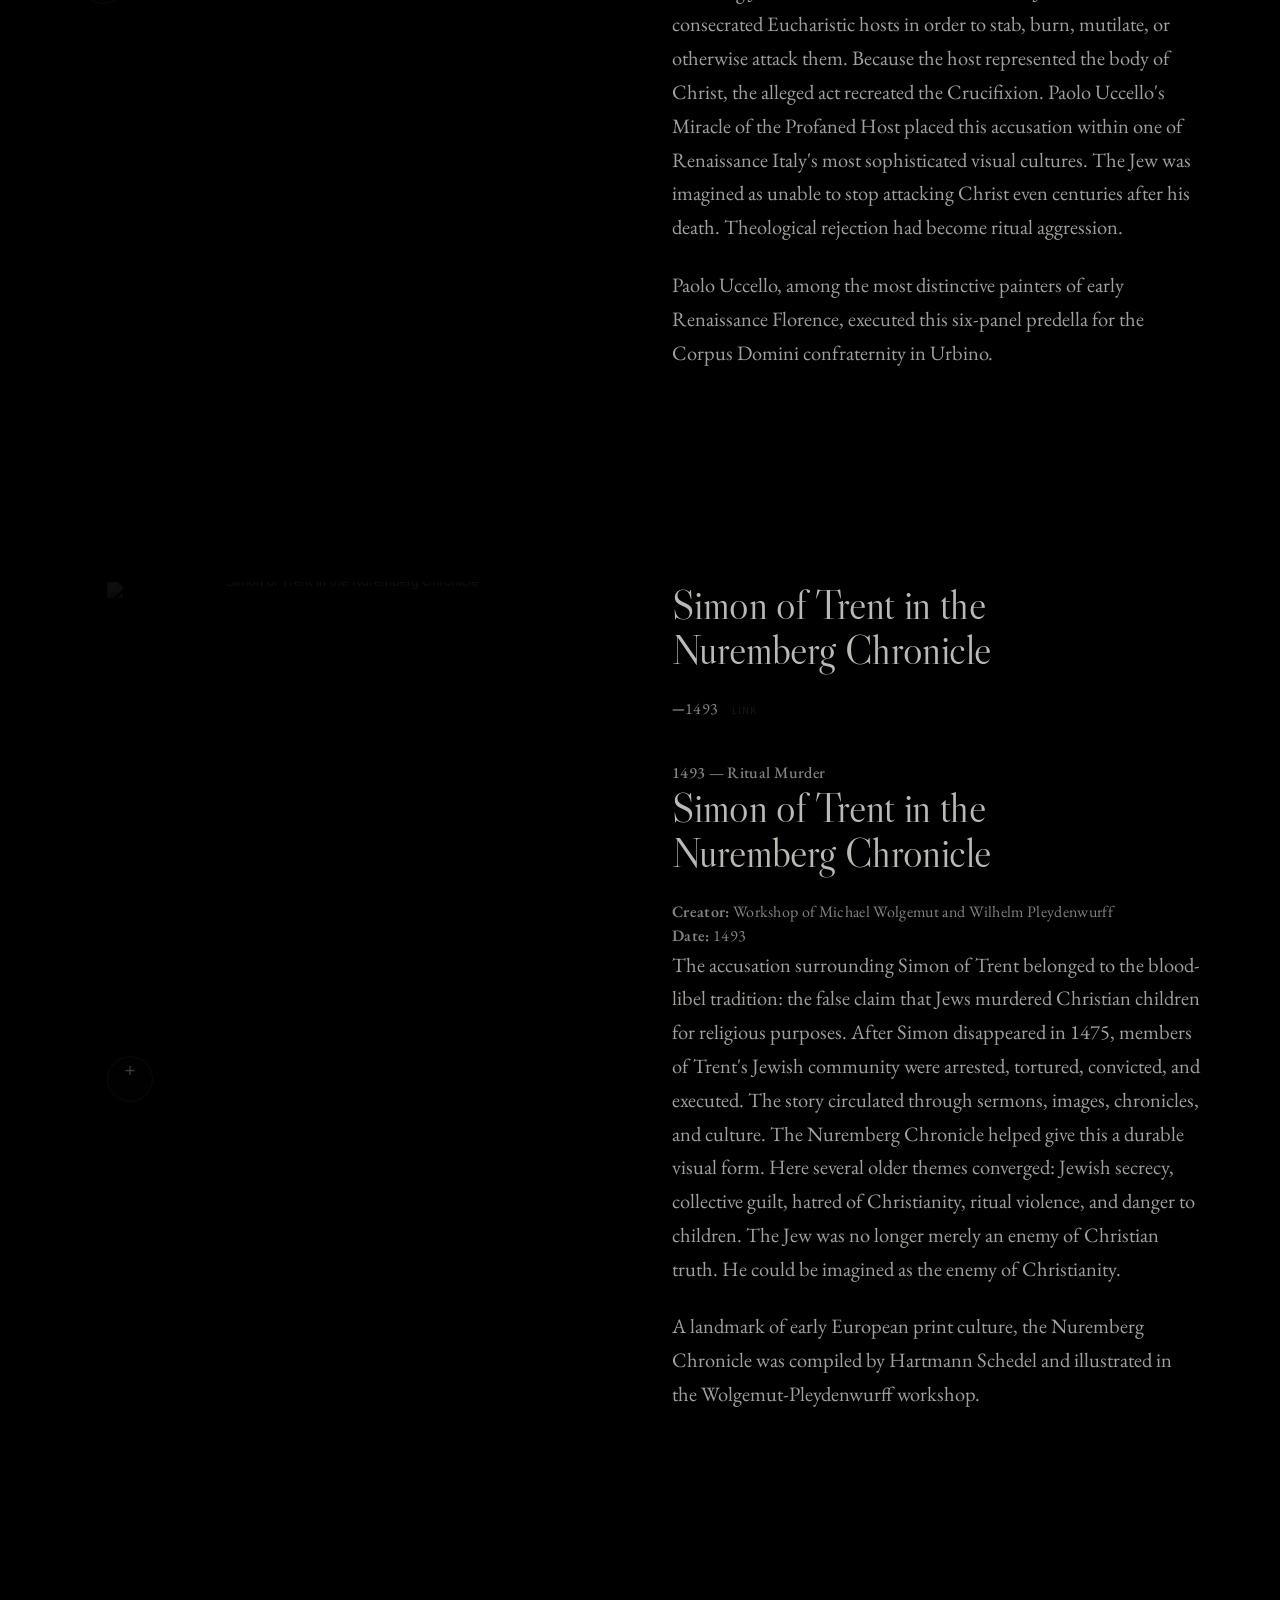
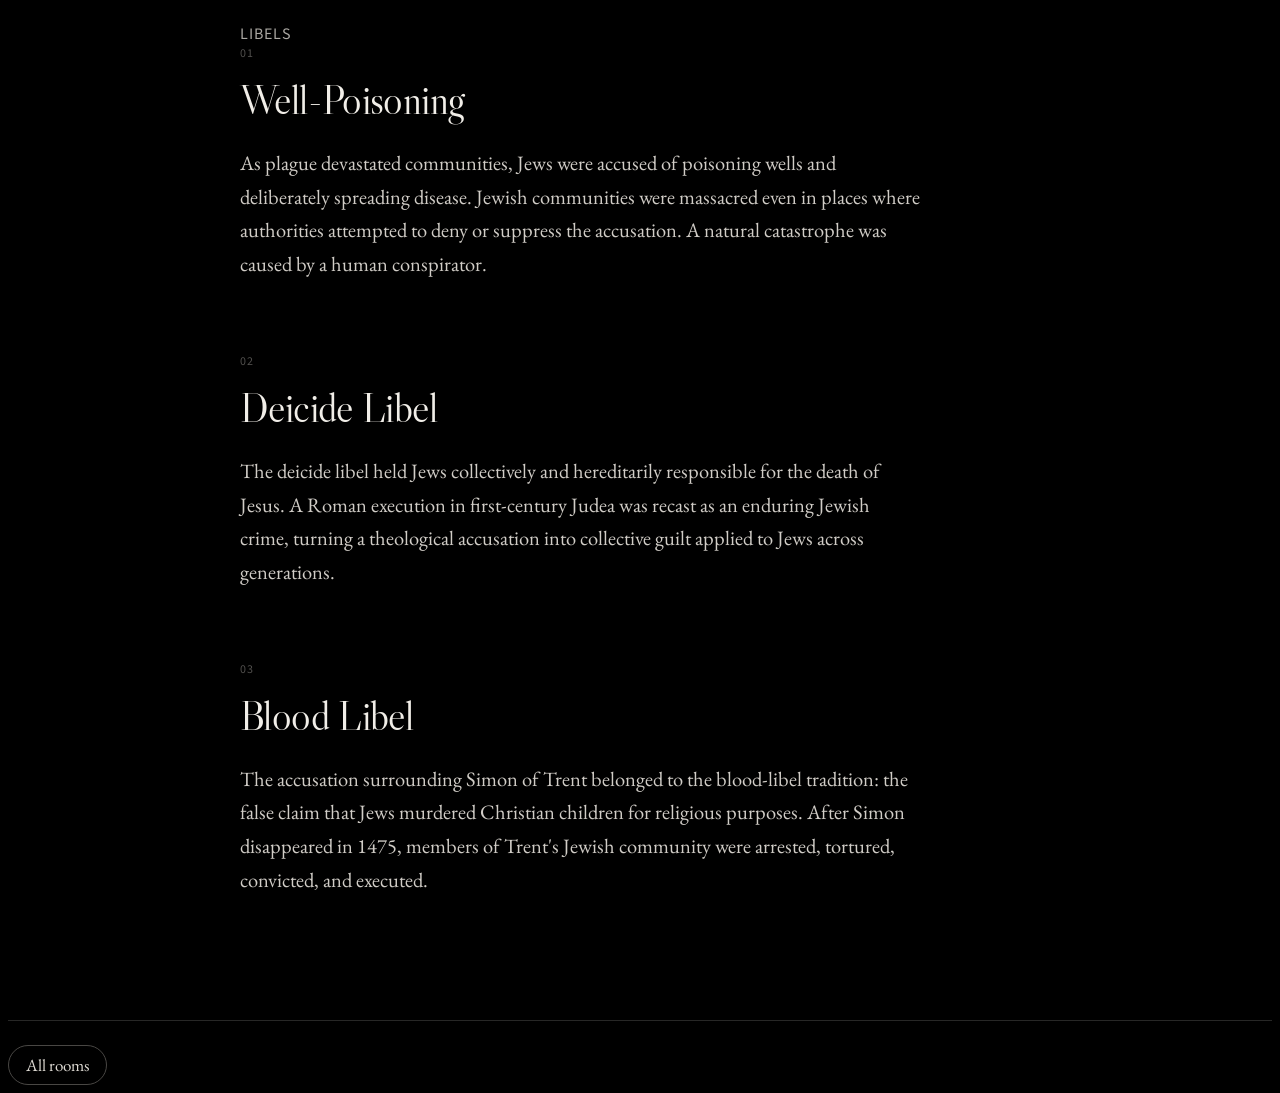
==== commit ac3ea1c7: "Simplify music control, move framework above first era, and slow room arrivals" ====
--- a/antijudaism.html
+++ b/antijudaism.html
@@ -417,10 +417,10 @@
 </style>
 <style id="wall-archive-hidden-style">.wall-archive-hidden{display:none!important}</style>
 <link href="final.css" rel="stylesheet"/>
-<link rel="stylesheet" href="room-entry.css?v=20260928-art-motion"/>
-<script src="room-entry.js?v=20260928-art-motion"></script>
+<link rel="stylesheet" href="room-entry.css?v=20260929-entry-polish"/>
+<script src="room-entry.js?v=20260929-entry-polish"></script>
 <link rel="stylesheet" href="https://fonts.googleapis.com/css2?family=EB+Garamond:wght@400;500&family=Noto+Serif+Hebrew:wght@400;500&display=swap"/>
-<script src="gallery-audio.js?v=20260924-languages-music"></script>
+<script src="gallery-audio.js?v=20260929-entry-polish"></script>
 <link rel="stylesheet" href="gallery-finish.css?v=20260929-framework"/>
 </head>
 <body>
@@ -562,5 +562,5 @@
 <a class="statement-link wave-text room-pill" data-en="All rooms" data-he="כל החדרים" data-ru="Все залы" href="index.html?v=20260928-reviewed#rooms">All rooms</a>
 </footer>
 <!-- INTERACTIVE JAVASCRIPT -->
-<script src="gallery.js?v=20260924-languages-music"></script><script src="final.js?v=20260929-public"></script></body>
+<script src="gallery.js?v=20260924-languages-music"></script><script src="final.js?v=20260929-entry-polish"></script></body>
 </html>
--- a/room-entry.css
+++ b/room-entry.css
@@ -1,11 +1,11 @@
 /* Quiet navigation; room art is the only transition graphic. */
-html.room-arriving {background:#000}
+html.room-arriving {background:#000}
 html.room-arriving body {visibility:hidden}
 .room-transition {position:fixed;inset:0;z-index:2147483000;overflow:hidden;pointer-events:none}
 .room-departure {pointer-events:auto}
 .room-flight-art {position:absolute;overflow:hidden;transform-origin:center;will-change:transform,opacity}
-.room-flight-art img {display:block;width:100%;height:100%;object-fit:contain;object-position:center;max-width:none;transform-origin:center}
-.room-arrival {display:grid;place-items:center;background:#000;color:#f1eee8;padding:24px}
+.room-flight-art img {display:block;width:100%;height:100%;object-fit:contain;object-position:center;max-width:none;transform-origin:center}
+.room-arrival {display:grid;place-items:center;background:#000;color:#f1eee8;padding:24px}
 .room-arrival-title {font-family:'Libre Caslon Display',Georgia,serif;font-size:clamp(2.6rem,7vw,5.5rem);line-height:1.05;text-align:center;opacity:0}
 html body.gallery-design h1[tabindex="-1"]:focus {outline:none!important}
 html body.gallery-design #main-content .era-card {padding-bottom:0!important}
@@ -64,3 +64,8 @@
   html body.gallery-design #main-content.home-main {padding-top:160px!important}
   html body.gallery-design #gallery .hero-section {padding-top:175px!important}
 }
+
+/* Compact music and language controls, with an accessible icon-only audio button. */
+html body.gallery-design .controls-nav {column-gap:9px!important}
+html body.gallery-design .controls-nav .nav-box {gap:6px!important}
+html body.gallery-design .controls-nav #audio-btn {font-size:20px!important;min-width:28px!important;justify-content:center;padding:0 3px!important}
--- a/gallery-finish.css
+++ b/gallery-finish.css
@@ -114,3 +114,17 @@
 html body.gallery-design .home-framework figcaption {font-family:var(--gallery-prose,Georgia,serif);font-size:1rem;line-height:1.5;color:#aaa7a2;text-align:left;margin:36px 0 0}
 html[dir="rtl"] body.gallery-design .home-framework figcaption {text-align:right}
 @media(max-width:600px) {html body.gallery-design .home-framework {width:calc(100% - 32px);margin:40px auto 56px}}
+
+/* Matching frames use the tallest source ratio so all complete artworks fill the same width. */
+html body.gallery-design #main-content .era-card .era-image-wrap {
+  aspect-ratio:621 / 605!important;
+  background:#000!important;
+  overflow:visible!important;
+}
+html body.gallery-design #main-content .era-card .era-image-wrap .responsive-art-picture {
+  overflow:visible!important;
+}
+html body.gallery-design #main-content .era-card .era-image-wrap img.era-image {
+  object-fit:contain!important;
+  object-position:center!important;
+}
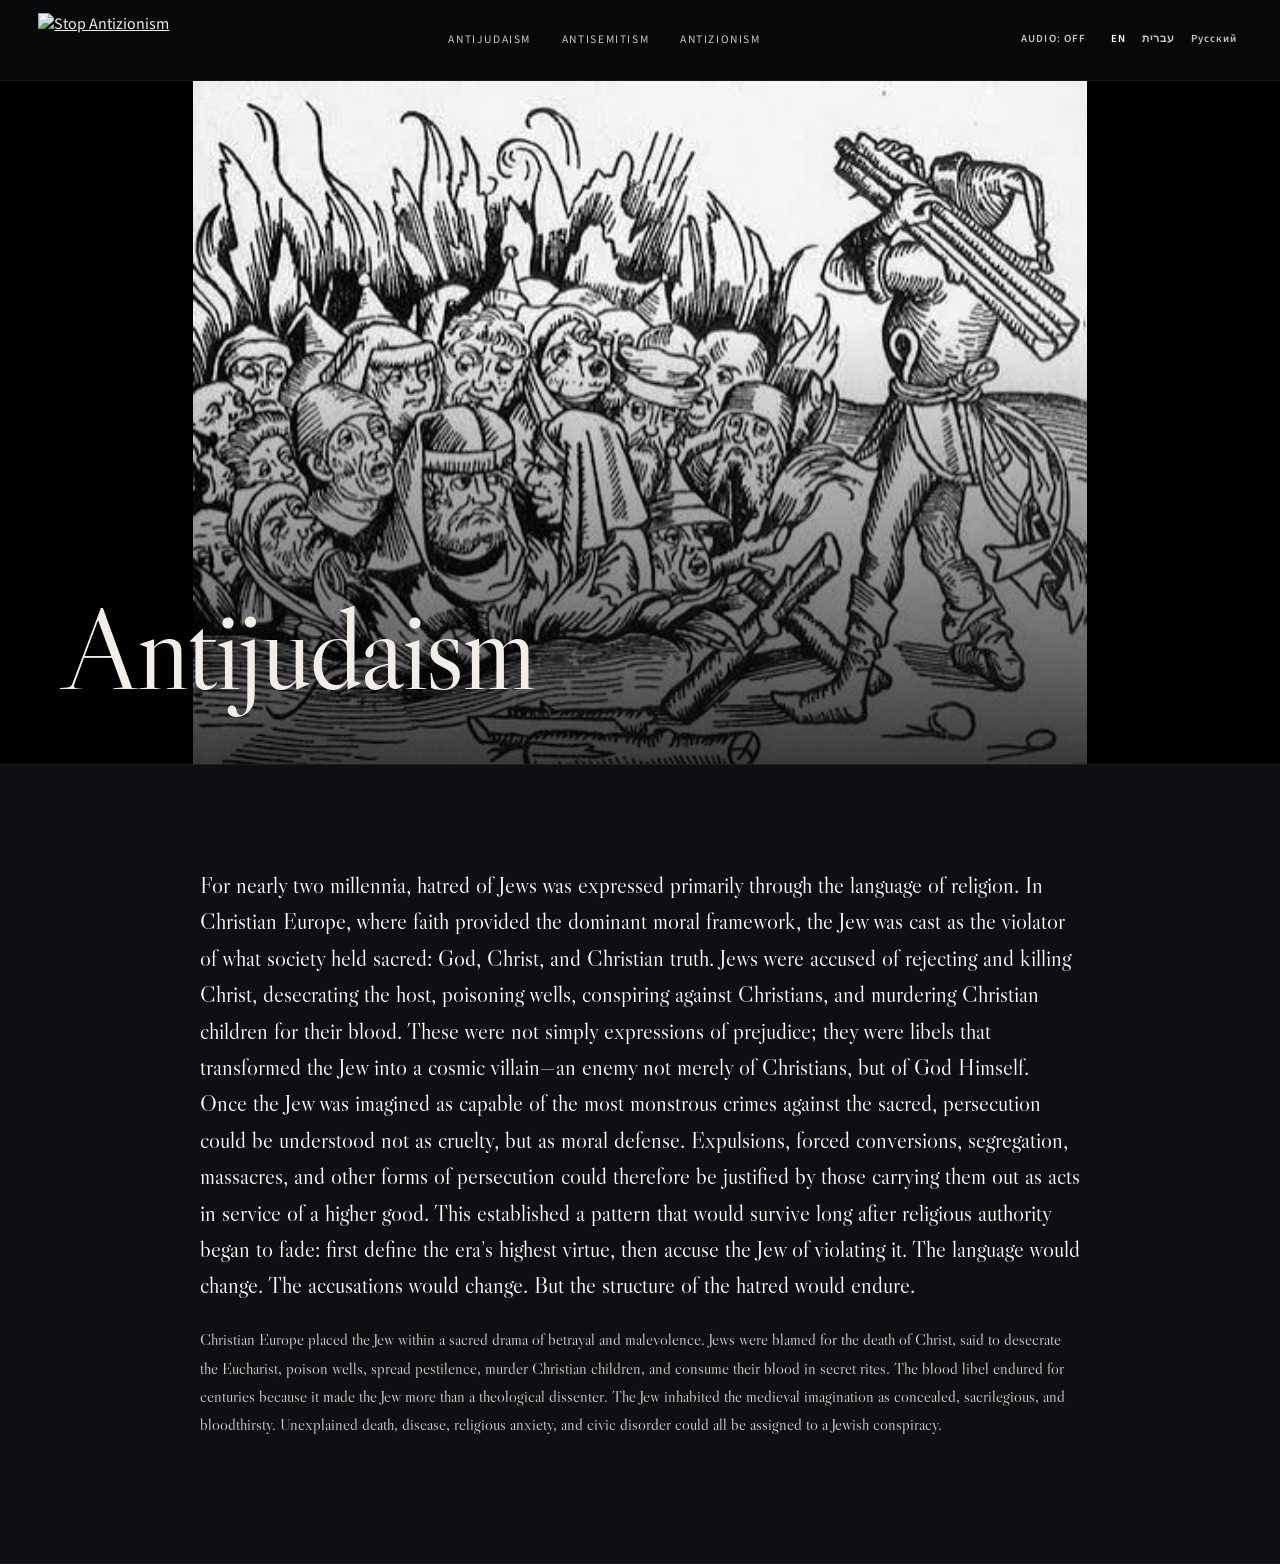
==== commit 76273563: "Add files via upload" ====
--- a/antijudaism.html
+++ b/antijudaism.html
@@ -1,566 +1 @@
-<!DOCTYPE html>
-
-<html dir="ltr" lang="en">
-<head>
-<meta charset="utf-8"/>
-<meta content="width=device-width, initial-scale=1.0, viewport-fit=cover" name="viewport"/><meta content="dark" name="color-scheme"/>
-<title>Antijudaism | Jew-Hatred Exhibition</title>
-<!-- STOPAZ SEO START -->
-<meta content="A museum-style educational genealogy of Christian antijudaism, explored through primary-source images, historical context, and recurring libels." name="description"/>
-<meta content="index,follow,max-image-preview:large" name="robots"/>
-<meta content="#17171a" name="theme-color"/>
-<link href="https://kilejones-alt.github.io/Exhibit-Full/antijudaism.html" rel="canonical"/>
-<meta content="website" property="og:type"/>
-<meta content="Stop Antizionism" property="og:site_name"/>
-<meta content="Antijudaism | Jew-Hatred Exhibition" property="og:title"/>
-<meta content="A museum-style educational genealogy of Christian antijudaism, explored through primary-source images, historical context, and recurring libels." property="og:description"/>
-<meta content="https://kilejones-alt.github.io/Exhibit-Full/antijudaism.html" property="og:url"/>
-<meta content="https://kilejones-alt.github.io/Exhibit-Full/antijudaism-1.jpg" property="og:image"/>
-<meta content="Antijudaism gallery — Stop Antizionism exhibition" property="og:image:alt"/>
-<meta content="en_US" property="og:locale"/>
-<meta content="summary_large_image" name="twitter:card"/>
-<meta content="Antijudaism | Jew-Hatred Exhibition" name="twitter:title"/>
-<meta content="A museum-style educational genealogy of Christian antijudaism, explored through primary-source images, historical context, and recurring libels." name="twitter:description"/>
-<meta content="https://kilejones-alt.github.io/Exhibit-Full/antijudaism-1.jpg" name="twitter:image"/>
-<!-- STOPAZ SEO END -->
-<link href="https://fonts.googleapis.com" rel="preconnect"/>
-<link crossorigin="" href="https://fonts.gstatic.com" rel="preconnect"/>
-<link href="https://fonts.googleapis.com/css2?family=EB+Garamond:wght@400;500&amp;family=Libre+Caslon+Display&amp;family=Cormorant+Garamond:wght@400;500;600&amp;family=Source+Sans+3:opsz,wght@8..60,300;8..60,400;8..60,500;8..60,600&amp;display=swap" rel="stylesheet"/>
-<!-- MINIMALIST GALLERY FAVICON -->
-<link href="data:image/svg+xml;utf8,&lt;svg xmlns='http://www.w3.org/2000/svg' viewBox='0 0 100 100'&gt;&lt;rect width='100' height='100' fill='%2317171a'/&gt;&lt;rect x='30' y='30' width='40' height='40' fill='%23ffffff'/&gt;&lt;/svg&gt;" rel="icon"/>
-<link as="image" fetchpriority="high" href="antijudaism-1-720.webp" imagesizes="(max-width: 850px) 94vw, 46vw" imagesrcset="antijudaism-1-720.webp 720w, home-antijudaism-1280.webp 1280w" rel="preload" type="image/webp"/>
-<link href="gallery-core.css" rel="stylesheet"/>
-<style id="compact-controls-2026-08-15">
-/* Smaller, quieter language/audio controls. */
-.controls-nav{gap:.5rem!important}
-.nav-box{font-size:.67rem!important;letter-spacing:1.05px!important;padding:4px 7px!important;gap:.24rem!important;min-height:0!important}
-.lang-btn,.audio-btn,.home-btn{min-width:34px!important;min-height:34px!important;padding:0 4px!important}
-@media(max-width:720px){
-  .controls-nav{gap:.3rem!important}
-  .nav-box{font-size:.61rem!important;letter-spacing:.7px!important;padding:3px 5px!important;gap:.1rem!important}
-  .lang-btn,.audio-btn,.home-btn{min-width:36px!important;min-height:36px!important;padding:0 3px!important}
-}
-</style>
-<style id="award-gallery-polish">
-/* Exhibition polish: responsive archival imagery, source-aware zoom, quieter chrome. */
-.responsive-art-picture{display:block;width:100%;height:auto}
-.museum-frame>.responsive-art-picture{display:flex;width:100%;align-items:flex-start;justify-content:center}
-
-.museum-frame img.gallery-image{
-  --active-zoom:1.075;
-  --hover-zoom:1.105;
-  opacity:.08;
-  filter:blur(7px) brightness(.88) contrast(1.01);
-  transition:opacity .9s cubic-bezier(.16,1,.3,1),filter 1.25s ease,transform 9.5s cubic-bezier(.16,1,.3,1)!important;
-  animation:archivalImageFailsafe .65s 3s forwards;
-  backface-visibility:hidden;
-}
-.museum-frame img.gallery-image.is-loaded{
-  opacity:1;
-  filter:brightness(1) contrast(1.05);
-}
-.museum-frame img.gallery-image.quality-source-limited{
-  --active-zoom:1.018;
-  --hover-zoom:1.035;
-  width:100%;
-  max-width:min(86%,var(--native-display-max,680px));
-  max-height:72vh;
-  margin:auto;
-}
-.museum-frame img.gallery-image.quality-standard{
-  --active-zoom:1.052;
-  --hover-zoom:1.082;
-}
-.museum-frame img.gallery-image.quality-hires{
-  --active-zoom:1.075;
-  --hover-zoom:1.105;
-}
-.art-box.art-in-view .museum-frame img.gallery-image.is-loaded{
-  transform:scale(var(--active-zoom));
-  filter:brightness(1.045) contrast(1.07);
-}
-.art-box:hover .museum-frame img.gallery-image.is-loaded,
-.art-box:focus-visible .museum-frame img.gallery-image.is-loaded{
-  transform:scale(var(--hover-zoom));
-  filter:brightness(1.085) contrast(1.085);
-}
-@keyframes archivalImageFailsafe{to{opacity:1;filter:brightness(1) contrast(1.05)}}
-
-/* The enlargement affordance is a quiet museum-viewer mark, not a web badge. */
-.click-hint{
-  width:31px!important;
-  height:31px!important;
-  padding:0!important;
-  display:grid!important;
-  place-items:center;
-  border-radius:50%!important;
-  font-size:0!important;
-  letter-spacing:0!important;
-  color:transparent!important;
-  background:rgba(14,14,18,.62)!important;
-  border:1px solid rgba(255,255,255,.12)!important;
-  opacity:.36!important;
-  transform:none!important;
-  backdrop-filter:blur(10px);
-  box-shadow:0 6px 18px rgba(0,0,0,.18);
-  transition:opacity .45s ease,transform .55s cubic-bezier(.16,1,.3,1),border-color .45s ease!important;
-}
-.click-hint::before{
-  content:'+';
-  color:rgba(255,255,255,.86);
-  font:300 18px/1 -apple-system,BlinkMacSystemFont,"Segoe UI",sans-serif;
-  transform:translateY(-1px);
-}
-.art-box:hover .click-hint,.art-box:focus-visible .click-hint{
-  opacity:.82!important;
-  transform:scale(1.08)!important;
-  border-color:rgba(255,255,255,.24)!important;
-}
-
-/* Fixed controls recede while viewing the work; hover/focus restores them immediately. */
-.controls-nav{
-  transform-origin:top right;
-  transition:opacity .42s ease,transform .55s cubic-bezier(.16,1,.3,1),filter .42s ease!important;
-}
-[dir="rtl"] .controls-nav{transform-origin:top left}
-.controls-nav.chrome-quiet{
-  opacity:.43;
-  transform:translateY(-2px) scale(.91);
-  filter:saturate(.82);
-}
-.controls-nav.chrome-moving{
-  opacity:.17;
-  transform:translateY(-5px) scale(.86);
-}
-.controls-nav.chrome-quiet .nav-box,
-.controls-nav.chrome-moving .nav-box{
-  background:rgba(18,18,22,.32);
-  border-color:rgba(255,255,255,.045);
-  box-shadow:none;
-}
-.controls-nav:hover,.controls-nav:focus-within{
-  opacity:1!important;
-  transform:none!important;
-  filter:none!important;
-}
-@media(max-width:850px){
-  .controls-nav.chrome-quiet{opacity:.62;transform:scale(.94)}
-  .controls-nav.chrome-moving{opacity:.34;transform:scale(.91)}
-  .museum-frame img.gallery-image.quality-source-limited{max-width:min(92%,var(--native-display-max,680px))}
-}
-@media(prefers-reduced-motion:reduce){
-  .museum-frame img.gallery-image{opacity:1!important;filter:brightness(1) contrast(1.05)!important;animation:none!important;transition:none!important}
-  .controls-nav{transition:none!important}
-}
-</style>
-<style id="final-exhibition-system">
-:root{--museum-sans:"Source Sans 3",-apple-system,BlinkMacSystemFont,"Segoe UI",sans-serif;--museum-serif:"Cormorant Garamond",Georgia,"Times New Roman",serif;--oxblood:#74262d;--oxblood-soft:rgba(116,38,45,.72)}
-body{font-family:var(--museum-sans);font-optical-sizing:auto}
-.hero-title,.info-title{font-family:var(--museum-serif);font-weight:500;letter-spacing:.005em}
-.info-title{font-size:clamp(1.9rem,2.65vw,2.35rem);line-height:1.04;text-transform:none}
-.hero-title{font-size:clamp(3.25rem,5vw,4.65rem);line-height:.98}
-.info-category,.info-meta,.info-block h4,.history-panel h4,.timeline-node,.chronology-rail,.viewer-toolbar,.provenance-record{font-family:var(--museum-sans)}
-.timeline-node{font-weight:600;letter-spacing:.16em;text-transform:uppercase;font-variant-caps:all-small-caps}
-.info-block h4,.history-panel h4{font-weight:600;letter-spacing:.13em;text-transform:uppercase}
-.info-meta{font-weight:400}
-.info-meta strong{font-weight:600}
-.info-category{font-weight:500;letter-spacing:.12em}
-.wave-p{font-size:clamp(.98rem,1.05vw,1.04rem);line-height:1.56;letter-spacing:.002em}
-
-/* History is a compact interpretive note under the artwork column only. */
-.history-panel{min-height:0!important;padding:.72rem .9rem .78rem!important;margin-top:clamp(.75rem,1.2vw,1rem)!important;border-color:rgba(255,255,255,.045)!important;background:rgba(255,255,255,.015)!important}
-.history-panel .wave-p{font-size:clamp(.94rem,1vw,.99rem);line-height:1.48}
-
-/* The chronology records the visitor's passage: gray future, oxblood completed path. */
-.timeline-section{--timeline-progress:0%;--focus-opacity:.86;--focus-brightness:.94}
-.timeline-section::before{background:rgba(255,255,255,.075)!important}
-.timeline-section::after{content:"";position:absolute;left:50%;top:0;width:1px;height:var(--timeline-progress);transform:translateX(-50%);background:linear-gradient(to bottom,rgba(116,38,45,.18),var(--oxblood-soft));pointer-events:none;z-index:0}
-.timeline-section .exhibition-container{opacity:var(--focus-opacity);filter:brightness(var(--focus-brightness)) saturate(.92);transition:opacity .75s cubic-bezier(.16,1,.3,1),filter .75s ease}
-.timeline-section.timeline-active .exhibition-container{opacity:1;filter:none}
-.timeline-node{position:relative}
-.timeline-node::after{content:"";position:absolute;left:50%;bottom:-.42rem;width:4px;height:4px;border-radius:50%;transform:translateX(-50%) scale(.55);background:transparent;transition:background .6s ease,transform .6s cubic-bezier(.16,1,.3,1),box-shadow .6s ease}
-.timeline-active .timeline-node::after{background:var(--oxblood);transform:translateX(-50%) scale(1);box-shadow:0 0 0 4px rgba(116,38,45,.08)}
-.timeline-active .timeline-node{border-color:rgba(255,255,255,.16)!important;box-shadow:0 12px 30px rgba(0,0,0,.28)!important}
-
-/* Archive is an expandable provenance drawer, not another equal-weight card. */
-.archive-provenance-block{padding:0!important;overflow:visible;background:rgba(255,255,255,.012)!important}
-.archive-provenance-block>h4,.archive-provenance-block>.wave-p{display:none!important}
-.archive-drawer{width:100%;border:0}
-.archive-drawer summary{list-style:none;cursor:pointer;padding:.8rem .95rem .82rem;display:flex;align-items:center;justify-content:space-between;gap:1rem;color:#c6c6d0;font-size:.76rem;letter-spacing:1.4px;text-transform:uppercase;user-select:none}
-.archive-drawer summary::-webkit-details-marker{display:none}
-.archive-drawer summary::after{content:"+";font-size:1rem;font-weight:300;color:rgba(255,255,255,.52);transition:transform .45s cubic-bezier(.16,1,.3,1),color .45s ease}
-.archive-drawer[open] summary::after{transform:rotate(45deg);color:#fff}
-.provenance-record{padding:0 .95rem .95rem;border-top:1px solid rgba(255,255,255,.04);font-size:.82rem;line-height:1.42;color:#cfcfd7}
-.provenance-row{display:grid;grid-template-columns:minmax(6.6rem,.36fr) 1fr;gap:.8rem;padding:.55rem 0;border-bottom:1px solid rgba(255,255,255,.035)}
-.provenance-row:last-child{border-bottom:0}
-.provenance-key{font-size:.68rem;letter-spacing:1.2px;text-transform:uppercase;color:#83838f}
-.provenance-value{color:#e7e7ed;overflow-wrap:anywhere}
-
-/* Edge chronology: almost absent until the visitor asks for it. */
-.chronology-rail{position:fixed;left:0;top:50%;transform:translateY(-50%);z-index:88;display:flex;align-items:stretch;color:#9b9ba6}
-.chronology-current{display:none}
-.chronology-list{display:flex;flex-direction:column;gap:1px;padding:.45rem .38rem .45rem .25rem;background:linear-gradient(to right,rgba(15,15,19,.76),rgba(15,15,19,.08));backdrop-filter:blur(10px);opacity:.22;transform:translateX(calc(-100% + 8px));transition:opacity .45s ease,transform .55s cubic-bezier(.16,1,.3,1)}
-.chronology-rail:hover .chronology-list,.chronology-rail:focus-within .chronology-list{opacity:.96;transform:translateX(0)}
-.chronology-item{appearance:none;border:0;background:none;color:inherit;font:500 .67rem/1 var(--museum-sans);letter-spacing:1.3px;padding:.34rem .42rem .34rem .65rem;text-align:left;cursor:pointer;position:relative;white-space:nowrap}
-.chronology-item::before{content:"";position:absolute;left:.1rem;top:50%;width:3px;height:3px;border-radius:50%;background:rgba(255,255,255,.18);transform:translateY(-50%);transition:background .4s ease,transform .4s ease}
-.chronology-item.is-active{color:#fff}
-.chronology-item.is-active::before{background:var(--oxblood);transform:translateY(-50%) scale(1.25)}
-
-/* Full-screen object viewer. It uses the original source image, then lets the visitor inspect it. */
-#lightbox{padding:0!important;background:rgba(7,7,10,.985)!important;backdrop-filter:blur(18px)!important;overflow:hidden}
-#object-viewer-stage{position:absolute;inset:0;display:grid;place-items:center;overflow:hidden;touch-action:none;cursor:grab}
-#object-viewer-stage.is-dragging{cursor:grabbing}
-#lightbox-img{max-width:92vw!important;max-height:88svh!important;width:auto;height:auto;border:0!important;box-shadow:0 28px 90px rgba(0,0,0,.78)!important;transform-origin:center center;transition:none!important;will-change:transform;user-select:none;-webkit-user-drag:none}
-#lightbox.active #lightbox-img{transform:none}
-#lightbox-close{z-index:5;top:max(.7rem,env(safe-area-inset-top))!important;right:max(.8rem,env(safe-area-inset-right))!important;width:42px!important;height:42px!important;font:300 1.8rem/1 var(--museum-sans)!important;border:1px solid rgba(255,255,255,.1)!important;background:rgba(10,10,14,.42)!important;backdrop-filter:blur(12px);border-radius:50%;display:grid;place-items:center;padding:0!important}
-.viewer-toolbar{position:absolute;z-index:5;left:50%;bottom:max(1rem,env(safe-area-inset-bottom));transform:translateX(-50%);display:flex;align-items:center;gap:.2rem;padding:.28rem;background:rgba(10,10,14,.52);border:1px solid rgba(255,255,255,.08);border-radius:999px;backdrop-filter:blur(14px)}
-.viewer-tool{appearance:none;border:0;background:transparent;color:#d8d8e0;width:36px;height:34px;border-radius:999px;font:400 1rem/1 var(--museum-sans);cursor:pointer}
-.viewer-tool:hover,.viewer-tool:focus-visible{background:rgba(255,255,255,.07);color:#fff}
-.viewer-provenance{position:absolute;z-index:5;left:max(1rem,env(safe-area-inset-left));bottom:max(1rem,env(safe-area-inset-bottom));width:min(28rem,calc(100vw - 2rem));color:#d7d7de}
-.viewer-provenance summary{list-style:none;cursor:pointer;display:inline-flex;align-items:center;gap:.6rem;padding:.48rem .7rem;border:1px solid rgba(255,255,255,.08);background:rgba(10,10,14,.48);backdrop-filter:blur(14px);border-radius:2px;font:.66rem/1 var(--museum-sans);letter-spacing:1.5px;text-transform:uppercase}
-.viewer-provenance summary::-webkit-details-marker{display:none}
-.viewer-provenance-panel{margin-top:.45rem;padding:.85rem .95rem;background:rgba(10,10,14,.88);border:1px solid rgba(255,255,255,.08);backdrop-filter:blur(16px);font:.82rem/1.45 var(--museum-sans)}
-#lightbox-caption{position:absolute;z-index:4;top:max(1.1rem,env(safe-area-inset-top));left:50%;transform:translateX(-50%);margin:0!important;max-width:min(58vw,760px);font-family:var(--museum-serif);font-size:clamp(1rem,1.6vw,1.35rem)!important;letter-spacing:.01em!important;text-transform:none!important;color:rgba(255,255,255,.78)!important;pointer-events:none}
-#lightbox-caption{display:flex;flex-direction:column;align-items:center;gap:.2rem;text-align:center}
-.viewer-caption-title{font-family:var(--museum-serif)}
-.viewer-caption-date{font:500 .62rem/1.2 var(--museum-sans);letter-spacing:1.45px;text-transform:uppercase;color:rgba(255,255,255,.48)}
-
-/* Mobile is deliberately recomposed rather than a squeezed desktop installation. */
-@media(max-width:850px){
-  .exhibition-section{padding:4.35rem .9rem 5.2rem!important;min-height:auto!important}
-  .exhibition-container{display:flex!important;flex-direction:column!important;gap:1rem!important;padding:0!important}
-  .art-box{order:1;width:100%;margin:0!important}
-  .info-panel,.timeline-art-right .info-panel{order:2;width:100%;padding:0!important;gap:.68rem!important}
-  .history-panel,.timeline-art-right .history-panel{order:3;width:100%!important;margin-top:.25rem!important;padding:.72rem .82rem .78rem!important}
-  .museum-frame{min-height:0!important;max-height:70svh!important}
-  .museum-frame>.responsive-art-picture{max-height:70svh}
-  .museum-frame img.gallery-image{max-height:70svh!important;max-width:100%!important;width:auto!important}
-  .museum-frame img.gallery-image.quality-source-limited{max-width:min(92%,var(--native-display-max,680px))!important}
-  .info-category{margin-top:.35rem}
-  .info-title{font-size:clamp(2rem,9vw,2.75rem);line-height:1}
-  .info-meta{font-size:.9rem}
-  .info-block{padding:.78rem .88rem .82rem!important}
-  .timeline-section::before,.timeline-section::after,.timeline-section .exhibition-container::after,.timeline-marker{display:none!important}
-  .timeline-section .exhibition-container{opacity:1!important;filter:none!important}
-  .chronology-rail{left:max(.65rem,env(safe-area-inset-left));top:max(.72rem,env(safe-area-inset-top));bottom:auto;transform:none;display:block;z-index:96}
-  .chronology-current{display:inline-flex;align-items:center;justify-content:center;min-width:3.8rem;height:34px;padding:0 .72rem;border:1px solid rgba(255,255,255,.1);background:rgba(12,12,16,.68);backdrop-filter:blur(14px);color:#e7e7ed;border-radius:999px;font:500 .68rem/1 var(--museum-sans);letter-spacing:1.2px}
-  .chronology-current::before{content:"";width:4px;height:4px;border-radius:50%;background:var(--oxblood);margin-right:.45rem}
-  [dir="rtl"] .chronology-current::before{margin-right:0;margin-left:.45rem}
-  .chronology-list{position:absolute;left:0;top:2.65rem;bottom:auto;max-height:58svh;overflow:auto;padding:.4rem;background:rgba(10,10,14,.94);border:1px solid rgba(255,255,255,.08);border-radius:4px;opacity:0;pointer-events:none;transform:translateY(8px);transition:opacity .3s ease,transform .35s cubic-bezier(.16,1,.3,1)}
-  .chronology-rail.is-open .chronology-list{opacity:1;pointer-events:auto;transform:none}
-  .chronology-item{min-width:5.3rem;padding:.5rem .6rem .5rem .8rem}
-  .viewer-provenance{bottom:max(4.4rem,calc(env(safe-area-inset-bottom) + 4.1rem));width:calc(100vw - 2rem)}
-  .viewer-toolbar{bottom:max(.8rem,env(safe-area-inset-bottom))}
-  #lightbox-caption{top:max(.9rem,env(safe-area-inset-top));max-width:66vw;font-size:1rem!important}
-}
-
-@media(prefers-reduced-motion:reduce){.timeline-section .exhibition-container,.chronology-list,.timeline-node::after{transition:none!important}}
-</style>
-<style id="history-side-override">
-/* Desktop: keep History in the text column and prevent it from falling below the artwork frame. */
-@media (min-width: 851px) {
-  .info-panel {
-    height: var(--art-height, auto) !important;
-    max-height: var(--art-height, none) !important;
-    overflow: hidden;
-  }
-  .history-panel,
-  .timeline-art-right .history-panel {
-    grid-column: auto !important;
-    grid-row: auto !important;
-    width: auto !important;
-    margin-top: 0.12rem !important;
-    padding: 0.82rem 0.98rem 0.88rem !important;
-    background: rgba(255,255,255,0.02) !important;
-    border: 0 !important;
-    border-left: 1px solid rgba(255,255,255,0.06) !important;
-    border-radius: 0 4px 4px 0 !important;
-    box-shadow: none !important;
-    flex: 1 1 auto;
-    min-height: 0;
-    overflow-y: auto;
-  }
-  .history-panel.archive-stagger-block.pop-in:hover,
-  .history-panel.archive-stagger-block.pop-in:active {
-    transform: translateY(-7px) scale(1.012) !important;
-    border-left-color: rgba(255,255,255,0.2) !important;
-    background: rgba(255,255,255,0.045) !important;
-    box-shadow: 0 18px 34px rgba(0,0,0,0.16) !important;
-  }
-  .timeline-art-right .history-panel {
-    border-left: 0 !important;
-    border-right: 1px solid rgba(255,255,255,0.06) !important;
-    border-radius: 4px 0 0 4px !important;
-  }
-  .history-panel h4 {
-    margin-bottom: 0.24rem !important;
-  }
-  .history-panel .wave-p {
-    font-size: clamp(0.92rem,0.98vw,0.98rem) !important;
-    line-height: 1.5 !important;
-  }
-}
-@media (max-width: 850px) {
-  .info-panel {height:auto !important;max-height:none !important;overflow:visible !important;}
-}
-</style>
-<style id="v6-gallery-layout-fixes">
-/* Keep the Antizionism hero title on one line on desktop. */
-@media (min-width: 851px) {
-  body[data-antizionism-timeline] .hero-title {
-    font-size:clamp(2.75rem,3.85vw,3.8rem)!important;
-    line-height:1!important;
-    white-space:nowrap!important;
-    letter-spacing:.002em!important;
-  }
-
-  /* Year belongs to the central chronology gutter, never on top of the object title. */
-  .timeline-marker {
-    top:0!important;
-    transform:translate(-50%,-135%)!important;
-  }
-
-  /* Compact only as much as needed to guarantee a visible History field. */
-  .info-panel {
-    gap:.56rem!important;
-  }
-  .info-panel.is-tight {
-    gap:.42rem!important;
-  }
-  .info-panel.is-tighter {
-    gap:.32rem!important;
-  }
-  .info-panel.is-tight .info-title,
-  .info-panel.is-tighter .info-title {
-    font-size:clamp(1.72rem,2.25vw,2.08rem)!important;
-    line-height:1.06!important;
-    padding-bottom:.42rem!important;
-  }
-  .info-panel.is-tight .info-meta,
-  .info-panel.is-tighter .info-meta {
-    font-size:.9rem!important;
-    gap:.14rem!important;
-  }
-  .info-panel.is-tight .info-block {
-    padding:.64rem .82rem .68rem!important;
-  }
-  .info-panel.is-tighter .info-block {
-    padding:.52rem .75rem .56rem!important;
-  }
-  .info-panel.is-tight .wave-p,
-  .info-panel.is-tighter .wave-p {
-    font-size:.91rem!important;
-    line-height:1.42!important;
-    min-height:0!important;
-  }
-  .history-panel,
-  .timeline-art-right .history-panel {
-    min-height:78px!important;
-    margin-top:.08rem!important;
-    scrollbar-width:thin;
-  }
-}
-
-/* The title word animation cannot descend into Creator/Date while settling. */
-.info-title .wave-word {
-  animation-name:infoTitleWordReveal!important;
-}
-@keyframes infoTitleWordReveal {
-  0% { opacity:0; transform:translateY(.26em) rotateX(-16deg); filter:blur(4px); }
-  64% { opacity:1; transform:translateY(-.015em) rotateX(1deg); filter:blur(.2px); }
-  100% { opacity:1; transform:none; filter:none; }
-}
-.info-title {
-  margin-bottom:.08rem!important;
-}
-
-/* Header controls exist only at the top of the gallery. */
-.controls-nav.chrome-hidden {
-  opacity:0!important;
-  transform:translateY(-14px) scale(.97)!important;
-  filter:none!important;
-  pointer-events:none!important;
-  visibility:hidden;
-  transition:opacity .26s ease,transform .34s cubic-bezier(.16,1,.3,1),visibility 0s linear .34s!important;
-}
-.controls-nav:not(.chrome-hidden) {
-  visibility:visible;
-}
-
-/* Restore the deeper, longer museum drift zoom. Low-resolution sources stay conservative. */
-.museum-frame img.gallery-image {
-  --active-zoom:1.30!important;
-  --hover-zoom:1.39!important;
-  transition:opacity .9s cubic-bezier(.16,1,.3,1),filter 1.25s ease,transform 14.5s cubic-bezier(.16,1,.3,1)!important;
-}
-.museum-frame img.gallery-image.quality-source-limited {
-  --active-zoom:1.045!important;
-  --hover-zoom:1.075!important;
-}
-.museum-frame img.gallery-image.quality-standard {
-  --active-zoom:1.27!important;
-  --hover-zoom:1.36!important;
-}
-.museum-frame img.gallery-image.quality-hires {
-  --active-zoom:1.32!important;
-  --hover-zoom:1.42!important;
-}
-@media (max-width:850px) {
-  .timeline-marker {display:none!important;}
-  .info-title {margin-bottom:0!important;}
-}
-</style>
-<style id="v7-static-clarity">
-.info-panel::before,.info-block::before,.info-block::after,.timeline-art-right .info-panel::before,.timeline-art-right .info-panel>.info-block::before,.timeline-art-right .info-panel>.info-block::after{display:none!important;content:none!important}
-.info-category,.info-title,.info-meta,.info-panel>.info-block,.history-panel{flex-shrink:0}
-.exhibit-image-button{cursor:zoom-in!important}
-</style>
-<style id="wall-archive-hidden-style">.wall-archive-hidden{display:none!important}</style>
-<link href="final.css" rel="stylesheet"/>
-<link rel="stylesheet" href="room-entry.css?v=20260929-entry-polish"/>
-<script src="room-entry.js?v=20260929-entry-polish"></script>
-<link rel="stylesheet" href="https://fonts.googleapis.com/css2?family=EB+Garamond:wght@400;500&family=Noto+Serif+Hebrew:wght@400;500&display=swap"/>
-<script src="gallery-audio.js?v=20260929-entry-polish"></script>
-<link rel="stylesheet" href="gallery-finish.css?v=20260929-framework"/>
-</head>
-<body>
-<a class="skip-link" data-en="Skip to main content" data-he="דילוג לתוכן הראשי" data-ru="Перейти к основному содержанию" href="#gallery">Skip to main content</a>
-<!-- LAZY GLIDING AMBIENT LIGHT OVERLAY -->
-<div id="ambient-light"></div>
-<!-- BACKGROUND AUDIO ELEMENT -->
-<audio id="bg-audio" loop preload="metadata" src="lacrymosa-piano.mp3"></audio>
-<!-- MINIMALIST CONTROLS NAVBAR -->
-<nav aria-label="Page controls" class="controls-nav" data-aria-en="Page controls" data-aria-he="פקדי עמוד" data-aria-ru="Элементы управления страницей"><div class="nav-box"><a aria-label="Return to the three eras" class="home-btn room-pill" data-aria-en="Return to the three eras" data-aria-he="חזרה לשלוש התקופות" data-aria-ru="Вернуться к трём эпохам" data-en="All rooms" data-he="כל החדרים" data-ru="Все залы" href="index.html?v=20260928-reviewed#rooms">All rooms</a></div>
-<div class="nav-box">
-<button aria-pressed="false" class="audio-btn" data-en="AUDIO: OFF" data-he="שמע: כבוי" data-ru="ЗВУК: ВЫКЛ" id="audio-btn" type="button">AUDIO: OFF</button>
-</div>
-<div class="nav-box">
-<button aria-label="Switch language to English" class="lang-btn active" data-aria-en="Switch language to English" data-aria-he="החלפת השפה לאנגלית" data-aria-ru="Переключить язык на английский" id="btn-en" type="button">EN</button>
-<span style="color:#444;">|</span>
-<button aria-label="Switch language to Hebrew" class="lang-btn" data-aria-en="Switch language to Hebrew" data-aria-he="החלפת השפה לעברית" data-aria-ru="Переключить язык на иврит" id="btn-he" type="button">עברית</button>
-<span style="color:#444;">|</span>
-<button aria-label="Switch language to Russian" class="lang-btn" data-aria-en="Switch language to Russian" data-aria-he="החלפת השפה לרוסית" data-aria-ru="Переключить язык на русский" id="btn-ru" type="button">Русский</button>
-</div>
-</nav>
-<!-- FULLSCREEN LIGHTBOX MODAL -->
-<div aria-hidden="true" aria-label="Enlarged artwork" aria-labelledby="lightbox-caption" aria-modal="true" id="lightbox" role="dialog" tabindex="-1">
-<button aria-label="Close enlarged artwork" data-aria-en="Close enlarged artwork" data-aria-he="סגירת היצירה המוגדלת" data-aria-ru="Закрыть увеличенное изображение" id="lightbox-close" type="button">×</button>
-<img alt="Enlarged Artwork" id="lightbox-img"/>
-<div id="lightbox-caption"></div>
-</div>
-<main id="gallery" tabindex="-1">
-<!-- HEADER / HERO SECTION -->
-<header class="hero-section">
-<div class="hero-container">
-<button aria-controls="lightbox" aria-haspopup="dialog" aria-label="Enlarge Antijudaism gallery introduction" class="art-box interactive-target exhibit-image-button" type="button">
-<span class="museum-frame"><picture class="responsive-art-picture"><source sizes="(max-width: 850px) 94vw, 46vw" srcset="antijudaism-1-720.webp 720w, home-antijudaism-1280.webp 1280w" type="image/webp"/><img alt="Antijudaism gallery introduction" class="gallery-image quality-hires" data-native-height="3072" data-native-width="2048" decoding="async" fetchpriority="high" height="3072" loading="eager" sizes="(max-width: 850px) 94vw, 46vw" src="antijudaism-1.jpg" width="2048"/></picture></span>
-<span aria-hidden="true" class="click-hint">+</span>
-</button>
-<div class="hero-header-text">
-<h1 class="hero-title wave-text" data-en="Antijudaism" data-he="אנטי-יהדות" data-ru="Антииудаизм">Antijudaism</h1>
-</div>
-</div>
-</header><section class="genealogy-script genealogy-intro script-right"><div class="genealogy-script-inner"><div class="genealogy-script-copy"><h3 aria-level="2" data-en="A Genealogy of Christian Antijudaism" data-he="גנאלוגיה של אנטי־יהדות נוצרית" data-ru="Генеалогия христианского антииудаизма" role="heading">A Genealogy of Christian Antijudaism</h3>
-<p data-en="Antijudaism preceded modern antisemitism by centuries." data-he="האנטי־יהדות קדמה לאנטישמיות המודרנית במאות שנים." data-ru="Антииудаизм предшествовал современному антисемитизму на многие столетия.">Antijudaism preceded modern antisemitism by centuries.</p>
-<p data-en="Its central language was theological. Jews were represented as spiritually blind, collectively guilty, stubborn in their rejection of Christianity, and dangerous to Christian society. Over time, doctrine became image, accusation, law, folklore, and violence." data-he="שפתו המרכזית הייתה תיאולוגית. יהודים הוצגו כעיוורים מבחינה רוחנית, כאשמים קולקטיבית, כעקשנים בדחיית הנצרות וכמסוכנים לחברה הנוצרית. עם הזמן הפכה הדוקטרינה לדימוי, להאשמה, לחוק, לפולקלור ולאלימות." data-ru="Его основным языком был богословский. Евреев изображали духовно слепыми, коллективно виновными, упрямыми в отвержении христианства и опасными для христианского общества. Со временем доктрина превращалась в образ, обвинение, закон, фольклор и насилие.">Its central language was theological. Jews were represented as spiritually blind, collectively guilty, stubborn in their rejection of Christianity, and dangerous to Christian society. Over time, doctrine became image, accusation, law, folklore, and violence.</p>
-<p data-en="The underlying structure endured: Jews were imagined not simply as people who practiced another religion, but as an alien presence capable of corrupting, contaminating, or attacking the sacred order around them." data-he="המבנה הבסיסי נשמר: יהודים לא דומיינו רק כאנשים המקיימים דת אחרת, אלא כנוכחות זרה המסוגלת להשחית, לזהם או לתקוף את הסדר המקודש שסביבה." data-ru="Базовая структура сохранялась: евреев представляли не просто людьми иной религии, а чужеродным присутствием, способным развращать, заражать или атаковать окружающий священный порядок.">The underlying structure endured: Jews were imagined not simply as people who practiced another religion, but as an alien presence capable of corrupting, contaminating, or attacking the sacred order around them.</p>
-</div></div></section>
-<!-- CHAPTER I: SOVIET ERA -->
-<section class="exhibition-section art-portrait">
-<div class="exhibition-container">
-<div class="exhibit-art-column"><button aria-controls="lightbox" aria-haspopup="dialog" aria-label="Examine Synagoga, Strasbourg Cathedral" class="art-box interactive-target exhibit-image-button" data-aria-en="Examine Synagoga, Strasbourg Cathedral" data-aria-he="בחינת היצירה: סינאגוגה, קתדרלת שטרסבורג" data-aria-ru="Рассмотреть: Синагога, Страсбургский собор" type="button">
-<span class="museum-frame"><picture class="responsive-art-picture"><source sizes="(max-width: 850px) 94vw, 46vw" srcset="antijudaism-1-720.webp 720w, antijudaism-1-1400.webp 1400w" type="image/webp"/><img alt="Synagoga, Strasbourg Cathedral" class="gallery-image quality-hires" data-native-height="3072" data-native-width="2048" decoding="async" height="3072" loading="lazy" sizes="(max-width: 850px) 94vw, 46vw" src="antijudaism-1.jpg" width="2048"/></picture></span>
-<span aria-hidden="true" class="click-hint">+</span>
-</button><div class="art-caption-inline"><h3 aria-level="2" class="art-caption-title wave-text" data-en="Synagoga, Strasbourg Cathedral" data-he="סינאגוגה, קתדרלת שטרסבורג" data-ru="Синагога, Страсбургский собор" role="heading">Synagoga, Strasbourg Cathedral</h3><span aria-hidden="true" class="art-caption-separator">—</span><span class="art-caption-date wave-text" data-en="c. 1230" data-he="1230" data-ru="1230">c. 1230</span></div></div>
-<div class="info-panel">
-<div class="info-category wave-text" data-en="c. 1230 — Supersession" data-he="בקירוב 1230 — תיאולוגיית ההחלפה" data-ru="ок. 1230 — Теология замещения">c. 1230 — Supersession</div>
-<h3 aria-level="2" class="info-title wave-text" data-en="Synagoga, Strasbourg Cathedral" data-he="סינאגוגה, קתדרלת שטרסבורג" data-ru="Синагога, Страсбургский собор" role="heading">Synagoga, Strasbourg Cathedral</h3>
-<div class="info-meta">
-<div><strong data-en="Creator:" data-he="יוצר:" data-ru="Автор:">Creator:</strong> <span class="wave-text" data-en="Unknown Gothic sculptor; photograph by Rama" data-he="פסל גותי לא ידוע; צילום: ראמה" data-ru="Неизвестный готический скульптор; фотография Рамы">Unknown Gothic sculptor; photograph by Rama</span></div>
-<div><strong data-en="Date:" data-he="תאריך:" data-ru="Дата:">Date:</strong> <span class="wave-text" data-en="c. 1230 (sculpture); 2006 photograph" data-he="בקירוב 1230 (פסל); צילום מ־2006" data-ru="ок. 1230 (скульптура); фотография 2006 года">c. 1230 (sculpture); 2006 photograph</span></div>
-</div>
-<div class="info-block" data-catalogue-role="creator"><p class="wave-p wave-text" data-en="The sculptural ensemble at Strasbourg Cathedral mobilizes personification to give monumental form to the supersessionist claim that the Church had displaced Judaism." data-he="המכלול הפיסולי בקתדרלת שטרסבורג מגייס האנשה כדי להעניק צורה מונומנטלית לטענה הסופרססיוניסטית שלפיה הכנסייה דחקה את היהדות ממעמדה." data-ru="Скульптурный ансамбль Страсбургского собора обращается к персонификации, придавая монументальную форму супрессионистскому тезису о том, что Церковь вытеснила иудаизм.">The sculptural ensemble at Strasbourg Cathedral mobilizes personification to give monumental form to the supersessionist claim that the Church had displaced Judaism.</p></div>
-<div class="info-block" data-catalogue-role="object"><p class="wave-p wave-text source-locked-copy" data-en="At Strasbourg Cathedral, the paired figures of Ecclesia and Synagoga rendered a theological argument in human form." data-he="בקתדרלת שטרסבורג, הדמויות המקבילות אקלזיה וסינאגוגה העניקו לטיעון תיאולוגי צורה אנושית." data-ru="В Страсбургском соборе парные фигуры Экклезии и Синагоги воплотили богословский аргумент в человеческой форме.">At Strasbourg Cathedral, the paired figures of Ecclesia and Synagoga rendered a theological argument in human form.</p><p class="wave-p wave-text source-locked-copy" data-en="Ecclesia, representing the Church, appears triumphant. Synagoga, representing Judaism, is defeated and blindfolded. The image expressed the Christian doctrine that the Church had superseded Israel. Judaism survived, but within this visual theology it survived as a faith that could no longer see the truth before it." data-he="אקלזיה, המייצגת את הכנסייה, נראית מנצחת. סינאגוגה, המייצגת את היהדות, מובסת ועיניה מכוסות. הדימוי ביטא את הדוקטרינה הנוצרית שלפיה הכנסייה החליפה את ישראל. היהדות שרדה, אך בתוך התיאולוגיה החזותית הזאת היא שרדה כאמונה שאינה מסוגלת עוד לראות את האמת הניצבת לפניה." data-ru="Экклезия, олицетворяющая Церковь, изображена победительницей. Синагога, олицетворяющая иудаизм, побеждена и с завязанными глазами. Образ выражал христианское учение о том, что Церковь заменила Израиль. Иудаизм сохранялся, но в этой визуальной теологии — как вера, уже неспособная увидеть истину перед собой.">Ecclesia, representing the Church, appears triumphant. Synagoga, representing Judaism, is defeated and blindfolded. The image expressed the Christian doctrine that the Church had superseded Israel. Judaism survived, but within this visual theology it survived as a faith that could no longer see the truth before it.</p></div>
-</div>
-</div>
-</section>
-<section class="exhibition-section art-portrait">
-<div class="exhibition-container">
-<div class="exhibit-art-column"><button aria-controls="lightbox" aria-haspopup="dialog" aria-label="Examine Süßkind of Trimberg, Codex Manesse" class="art-box interactive-target exhibit-image-button" data-aria-en="Examine Süßkind of Trimberg, Codex Manesse" data-aria-he="בחינת היצירה: זיסקינד מטרימברג, קודקס מאנסה" data-aria-ru="Рассмотреть: Зюскинд фон Тримберг, Кодекс Манессе" type="button">
-<span class="museum-frame"><picture class="responsive-art-picture"><source sizes="(max-width: 850px) 94vw, 46vw" srcset="antijudaism-2-720.webp 720w, antijudaism-2-1400.webp 1400w" type="image/webp"/><img alt="Süßkind of Trimberg, Codex Manesse" class="gallery-image quality-hires" data-native-height="1464" data-native-width="958" decoding="async" height="1464" loading="lazy" sizes="(max-width: 850px) 94vw, 46vw" src="antijudaism-2.jpg" width="958"/></picture></span>
-<span aria-hidden="true" class="click-hint">+</span>
-</button><div class="art-caption-inline"><h3 aria-level="2" class="art-caption-title wave-text" data-en="Süßkind of Trimberg, Codex Manesse" data-he="זיסקינד מטרימברג, קודקס מאנסה" data-ru="Зюскинд фон Тримберг, Кодекс Манессе" role="heading">Süßkind of Trimberg, Codex Manesse</h3><span aria-hidden="true" class="art-caption-separator">—</span><span class="art-caption-date wave-text" data-en="between 1305 and 1340" data-he="בין 1305 ל־1340" data-ru="между 1305 и 1340 годами">between 1305 and 1340</span></div></div>
-<div class="info-panel">
-<div class="info-category wave-text" data-en="1305–1340 — Marked Difference" data-he="1305–1340 — שוני מסומן" data-ru="1305–1340 — Обозначенное различие">1305–1340 — Marked Difference</div>
-<h3 aria-level="2" class="info-title wave-text" data-en="Süßkind of Trimberg, Codex Manesse" data-he="זיסקינד מטרימברג, קודקס מאנסה" data-ru="Зюскинд фон Тримберг, Кодекс Манессе" role="heading">Süßkind of Trimberg, Codex Manesse</h3>
-<div class="info-meta">
-<div><strong data-en="Creator:" data-he="יוצר:" data-ru="Автор:">Creator:</strong> <span class="wave-text" data-en="Master of the Codex Manesse, Additional Painter I" data-he="אמן קודקס מאנסה, הצייר הנוסף הראשון" data-ru="Мастер Кодекса Манессе, дополнительный художник I">Master of the Codex Manesse, Additional Painter I</span></div>
-<div><strong data-en="Date:" data-he="תאריך:" data-ru="Дата:">Date:</strong> <span class="wave-text" data-en="between 1305 and 1340" data-he="בין 1305 ל־1340" data-ru="между 1305 и 1340 годами">between 1305 and 1340</span></div>
-</div>
-<div class="info-block" data-catalogue-role="creator"><p class="wave-p wave-text" data-en="The Codex Manesse is a lavishly illuminated anthology of Middle High German lyric verse compiled in Heidelberg; Süßkind is the manuscript’s sole identified Jewish poet." data-he="קודקס מאנסה הוא אנתולוגיה מאוירת בפאר של שירה לירית בגרמנית עילית תיכונה, שנערכה בהיידלברג; זיסקינד הוא המשורר היהודי המזוהה היחיד בכתב היד." data-ru="Кодекс Манессе — роскошно иллюминированная антология средневерхненемецкой лирики, составленная в Гейдельберге; Зюскинд — единственный идентифицированный еврейский поэт рукописи.">The Codex Manesse is a lavishly illuminated anthology of Middle High German lyric verse compiled in Heidelberg; Süßkind is the manuscript’s sole identified Jewish poet.</p></div>
-<div class="info-block" data-catalogue-role="object"><p class="wave-p wave-text source-locked-copy" data-en="The Codex Manesse portrait of the Jewish poet Süßkind of Trimberg belongs to a different visual world, but it reveals another development: the Jew made visibly distinct." data-he="דיוקנו של המשורר היהודי זיסקינד מטרימברג בקודקס מאנסה שייך לעולם חזותי אחר, אך הוא חושף התפתחות נוספת: הפיכת היהודי לשונה באופן הנראה לעין." data-ru="Портрет еврейского поэта Зюскинда фон Тримберга в Кодексе Манессе принадлежит иному визуальному миру, но показывает ещё одно развитие: еврей становится зримо отличимым.">The Codex Manesse portrait of the Jewish poet Süßkind of Trimberg belongs to a different visual world, but it reveals another development: the Jew made visibly distinct.</p><p class="wave-p wave-text source-locked-copy" data-en="Süßkind appears within the courtly culture of medieval Germany while being marked through features associated with Jewish identity, most notably the pointed Jewish hat." data-he="זיסקינד מופיע בתוך תרבות החצר של גרמניה בימי הביניים, ובו בזמן מסומן במאפיינים שנקשרו לזהות יהודית, ובראשם הכובע היהודי המחודד." data-ru="Зюскинд представлен внутри придворной культуры средневековой Германии и одновременно отмечен признаками, связанными с еврейской идентичностью, прежде всего остроконечной еврейской шляпой.">Süßkind appears within the courtly culture of medieval Germany while being marked through features associated with Jewish identity, most notably the pointed Jewish hat.</p><p class="wave-p wave-text source-locked-copy" data-en="Across medieval Europe, clothing regulations and visual conventions increasingly made Jewish differences visible. The Jew was not merely someone who believed differently. He could be recognized, marked, and separated." data-he="ברחבי אירופה של ימי הביניים, תקנות לבוש ומוסכמות חזותיות הפכו יותר ויותר את השוני היהודי לנראה. היהודי לא היה רק מי שהאמין אחרת. אפשר היה לזהותו, לסמנו ולהפרידו." data-ru="По всей средневековой Европе предписания об одежде и визуальные условности всё чаще делали еврейское отличие видимым. Еврей был не просто человеком иной веры. Его можно было распознать, пометить и отделить.">Across medieval Europe, clothing regulations and visual conventions increasingly made Jewish differences visible. The Jew was not merely someone who believed differently. He could be recognized, marked, and separated.</p></div>
-</div>
-</div>
-</section>
-<section class="exhibition-section art-standard">
-<div class="exhibition-container">
-<div class="exhibit-art-column"><button aria-controls="lightbox" aria-haspopup="dialog" aria-label="Examine Burning of Jews during the Black Death" class="art-box interactive-target exhibit-image-button" data-aria-en="Examine Burning of Jews during the Black Death" data-aria-he="בחינת היצירה: שריפת יהודים בזמן המוות השחור" data-aria-ru="Рассмотреть: Сожжение евреев во время Чёрной смерти" type="button">
-<span class="museum-frame"><picture class="responsive-art-picture"><source sizes="(max-width: 850px) 94vw, 46vw" srcset="antijudaism-3-720.webp 720w, antijudaism-3-1400.webp 1400w" type="image/webp"/><img alt="Burning of Jews during the Black Death" class="gallery-image quality-hires" data-native-height="1001" data-native-width="1473" decoding="async" height="1001" loading="lazy" sizes="(max-width: 850px) 94vw, 46vw" src="antijudaism-3.jpg" width="1473"/></picture></span>
-<span aria-hidden="true" class="click-hint">+</span>
-</button><div class="art-caption-inline"><h3 aria-level="2" class="art-caption-title wave-text" data-en="Burning of Jews during the Black Death" data-he="שריפת יהודים בזמן המוות השחור" data-ru="Сожжение евреев во время Чёрной смерти" role="heading">Burning of Jews during the Black Death</h3><span aria-hidden="true" class="art-caption-separator">—</span><span class="art-caption-date wave-text" data-en="1349" data-he="1349" data-ru="1349">1349</span></div></div>
-<div class="info-panel">
-<div class="info-category wave-text" data-en="1349 — Pestilence and Collective Guilt" data-he="1349 — מגפה ואשמה קולקטיבית" data-ru="1349 — Мор и коллективная вина">1349 — Pestilence and Collective Guilt</div>
-<h3 aria-level="2" class="info-title wave-text title-long" data-en="Burning of Jews during the Black Death" data-he="שריפת יהודים בזמן המוות השחור" data-ru="Сожжение евреев во время Чёрной смерти" role="heading">Burning of Jews during the Black Death</h3>
-<div class="info-meta">
-<div><strong data-en="Creator:" data-he="יוצר:" data-ru="Автор:">Creator:</strong> <span class="wave-text" data-en="Medieval manuscript illuminator" data-he="מאייר כתב־יד מימי הביניים" data-ru="Средневековый миниатюрист">Medieval manuscript illuminator</span></div>
-<div><strong data-en="Date:" data-he="תאריך:" data-ru="Дата:">Date:</strong> <span class="wave-text" data-en="1349" data-he="1349" data-ru="1349">1349</span></div>
-</div>
-<div class="info-block" data-catalogue-role="creator"><p class="wave-p wave-text" data-en="This image survives within the visual archive of persecutions that accompanied the Black Death, when plague panic converged with anti-Jewish accusation and violence across parts of Europe." data-he="דימוי זה שרד בתוך הארכיון החזותי של הרדיפות שליוו את המוות השחור, כאשר בהלת המגפה הצטלבה עם האשמות ואלימות אנטי־יהודיות בחלקים מאירופה." data-ru="Это изображение сохранилось в визуальном архиве преследований эпохи Чёрной смерти, когда чумная паника сочеталась с антиеврейскими обвинениями и насилием в разных частях Европы.">This image survives within the visual archive of persecutions that accompanied the Black Death, when plague panic converged with anti-Jewish accusation and violence across parts of Europe.</p></div>
-<div class="info-block" data-catalogue-role="object"><p class="wave-p wave-text source-locked-copy" data-en="The Black Death produced one of medieval Europe's most catastrophic waves of anti-Jewish violence." data-he="המוות השחור חולל אחד מגלי האלימות האנטי־יהודית הקטסטרופליים ביותר באירופה של ימי הביניים." data-ru="Чёрная смерть вызвала одну из самых катастрофических волн антиеврейского насилия в средневековой Европе.">The Black Death produced one of medieval Europe's most catastrophic waves of anti-Jewish violence.</p><p class="wave-p wave-text source-locked-copy" data-en="As plague devastated communities, Jews were accused of poisoning wells and deliberately spreading disease. Jewish communities were massacred even in places where authorities attempted to deny or suppress the accusation. A natural catastrophe was caused by a human conspirator." data-he="כאשר המגפה החריבה קהילות, יהודים הואשמו בהרעלת בארות ובהפצת המחלה במכוון. קהילות יהודיות נטבחו גם במקומות שבהם הרשויות ניסו להכחיש את ההאשמה או לדכאה. אסון טבע הוסבר באמצעות קושר אנושי." data-ru="Когда чума опустошала общины, евреев обвиняли в отравлении колодцев и преднамеренном распространении болезни. Еврейские общины уничтожали даже там, где власти пытались отрицать или подавлять обвинение. Природной катастрофе приписывали человеческого заговорщика.">As plague devastated communities, Jews were accused of poisoning wells and deliberately spreading disease. Jewish communities were massacred even in places where authorities attempted to deny or suppress the accusation. A natural catastrophe was caused by a human conspirator.</p><p class="wave-p wave-text source-locked-copy" data-en="The accusation established a durable pattern: when society suffered from forces that were frightening, invisible, and difficult to explain, Jews could be imagined as the hidden authors of the disaster." data-he="ההאשמה קבעה דפוס עמיד: כאשר החברה סבלה מכוחות מפחידים, בלתי נראים וקשים להסבר, ניתן היה לדמיין את היהודים כמחוללים הנסתרים של האסון." data-ru="Обвинение закрепило устойчивую схему: когда общество страдало от сил пугающих, невидимых и труднообъяснимых, евреев можно было представить скрытыми авторами бедствия.">The accusation established a durable pattern: when society suffered from forces that were frightening, invisible, and difficult to explain, Jews could be imagined as the hidden authors of the disaster.</p></div>
-</div>
-</div>
-</section>
-<section class="exhibition-section art-standard">
-<div class="exhibition-container">
-<div class="exhibit-art-column"><button aria-controls="lightbox" aria-haspopup="dialog" aria-label="Examine Miracle of the Profaned Host" class="art-box interactive-target exhibit-image-button" data-aria-en="Examine Miracle of the Profaned Host" data-aria-he="בחינת היצירה: נס חילול לחם הקודש" data-aria-ru="Рассмотреть: Чудо с осквернённой гостией" type="button">
-<span class="museum-frame"><picture class="responsive-art-picture"><source sizes="(max-width: 850px) 94vw, 46vw" srcset="antijudaism-4-720.webp 720w, antijudaism-4-1400.webp 1400w" type="image/webp"/><img alt="Miracle of the Profaned Host" class="gallery-image quality-standard" data-native-height="647" data-native-width="1161" decoding="async" height="647" loading="lazy" sizes="(max-width: 850px) 94vw, 46vw" src="antijudaism-4.jpg" width="1161"/></picture></span>
-<span aria-hidden="true" class="click-hint">+</span>
-</button><div class="art-caption-inline"><h3 aria-level="2" class="art-caption-title wave-text" data-en="Miracle of the Profaned Host" data-he="נס חילול לחם הקודש" data-ru="Чудо с осквернённой гостией" role="heading">Miracle of the Profaned Host</h3><span aria-hidden="true" class="art-caption-separator">—</span><span class="art-caption-date wave-text" data-en="1467–1468" data-he="1467–1468" data-ru="1467–1468">1467–1468</span></div></div>
-<div class="info-panel">
-<div class="info-category wave-text" data-en="1467–1468" data-he="1467–1468" data-ru="1467–1468">1467–1468</div>
-<h3 aria-level="2" class="info-title wave-text" data-en="Miracle of the Profaned Host" data-he="נס חילול לחם הקודש" data-ru="Чудо с осквернённой гостией" role="heading">Miracle of the Profaned Host</h3>
-<div class="info-meta">
-<div><strong data-en="Creator:" data-he="יוצר:" data-ru="Автор:">Creator:</strong> <span class="wave-text" data-en="Paolo Uccello" data-he="פאולו אוצ׳לו" data-ru="Паоло Уччелло">Paolo Uccello</span></div>
-<div><strong data-en="Date:" data-he="תאריך:" data-ru="Дата:">Date:</strong> <span class="wave-text" data-en="1467–1468" data-he="1467–1468" data-ru="1467–1468">1467–1468</span></div>
-</div>
-<div class="info-block" data-catalogue-role="creator"><p class="wave-p wave-text" data-en="Paolo Uccello, among the most distinctive painters of early Renaissance Florence, executed this six-panel predella for the Corpus Domini confraternity in Urbino." data-he="פאולו אוצ'לו, מן הציירים הייחודיים של פירנצה בראשית הרנסנס, יצר את הפרדלה בת ששת הלוחות עבור אחוות קורפוס דומיני באורבינו." data-ru="Паоло Уччелло, один из наиболее самобытных мастеров раннего флорентийского Ренессанса, исполнил эту шестичастную пределлу для братства Corpus Domini в Урбино.">Paolo Uccello, among the most distinctive painters of early Renaissance Florence, executed this six-panel predella for the Corpus Domini confraternity in Urbino.</p></div>
-<div class="info-block" data-catalogue-role="object"><p class="wave-p wave-text source-locked-copy" data-en="The host-desecration libel transformed Christian theology into recurring Jewish violence." data-he="עלילת חילול לחם הקודש הפכה תיאולוגיה נוצרית לסיפור חוזר של אלימות יהודית." data-ru="Клевета об осквернении гостии превратила христианское богословие в рассказ о повторяющемся еврейском насилии.">The host-desecration libel transformed Christian theology into recurring Jewish violence.</p><p class="wave-p wave-text source-locked-copy" data-en="Stories claimed that Jews obtained consecrated Eucharistic hosts in order to stab, burn, mutilate, or otherwise attack them. Because the host represented the body of Christ, the alleged act recreated the Crucifixion. Paolo Uccello's Miracle of the Profaned Host placed this accusation within one of Renaissance Italy's most sophisticated visual cultures." data-he="סיפורים טענו שיהודים השיגו לחמי קודש מקודשים כדי לדקור, לשרוף, להשחית או לתקוף אותם בדרכים אחרות. מאחר שלחם הקודש ייצג את גופו של ישו, המעשה הנטען שיחזר את הצליבה. ״נס חילול לחם הקודש״ של פאולו אוצ׳לו הציב את ההאשמה בתוך אחת התרבויות החזותיות המתוחכמות ביותר של איטליה הרנסנסית." data-ru="Рассказы утверждали, что евреи добывали освящённые евхаристические гостии, чтобы колоть, жечь, уродовать или иным образом нападать на них. Поскольку гостия олицетворяла тело Христа, предполагаемое действие воспроизводило Распятие. «Чудо с осквернённой гостией» Паоло Уччелло поместило это обвинение в одну из самых изощрённых визуальных культур итальянского Возрождения.">Stories claimed that Jews obtained consecrated Eucharistic hosts in order to stab, burn, mutilate, or otherwise attack them. Because the host represented the body of Christ, the alleged act recreated the Crucifixion. Paolo Uccello's Miracle of the Profaned Host placed this accusation within one of Renaissance Italy's most sophisticated visual cultures.</p><p class="wave-p wave-text source-locked-copy" data-en="The Jew was imagined as unable to stop attacking Christ even centuries after his death." data-he="היהודי דומיין כמי שאינו מסוגל להפסיק לתקוף את ישו גם מאות שנים לאחר מותו." data-ru="Еврея представляли неспособным прекратить нападать на Христа даже спустя столетия после его смерти.">The Jew was imagined as unable to stop attacking Christ even centuries after his death.</p><p class="wave-p wave-text source-locked-copy" data-en="Theological rejection had become ritual aggression." data-he="דחייה תיאולוגית הפכה לתוקפנות פולחנית." data-ru="Богословское отвержение превратилось в ритуальную агрессию.">Theological rejection had become ritual aggression.</p></div>
-</div>
-</div>
-</section>
-<section class="exhibition-section art-standard">
-<div class="exhibition-container">
-<div class="exhibit-art-column"><button aria-controls="lightbox" aria-haspopup="dialog" aria-label="Examine Simon of Trent in the Nuremberg Chronicle" class="art-box interactive-target exhibit-image-button" data-aria-en="Examine Simon of Trent in the Nuremberg Chronicle" data-aria-he="בחינת היצירה: סימון מטרנטו בכרוניקת נירנברג" data-aria-ru="Рассмотреть: Симон Трентский в Нюрнбергской хронике" type="button">
-<span class="museum-frame"><picture class="responsive-art-picture"><source sizes="(max-width: 850px) 94vw, 46vw" srcset="antijudaism-5-720.webp 474w" type="image/webp"/><img alt="Simon of Trent in the Nuremberg Chronicle" class="gallery-image quality-source-limited" data-native-height="474" data-native-width="474" decoding="async" height="474" loading="lazy" sizes="(max-width: 850px) 94vw, 46vw" src="antijudaism-5.jpg" width="474"/></picture></span>
-<span aria-hidden="true" class="click-hint">+</span>
-</button><div class="art-caption-inline"><h3 aria-level="2" class="art-caption-title wave-text" data-en="Simon of Trent in the Nuremberg Chronicle" data-he="סימון מטרנטו בכרוניקת נירנברג" data-ru="Симон Трентский в Нюрнбергской хронике" role="heading">Simon of Trent in the Nuremberg Chronicle</h3><span aria-hidden="true" class="art-caption-separator">—</span><span class="art-caption-date wave-text" data-en="1493" data-he="1493" data-ru="1493">1493</span></div></div>
-<div class="info-panel">
-<div class="info-category wave-text" data-en="1493 — Ritual Murder" data-he="1493 — רצח פולחני" data-ru="1493 — Ритуальное убийство">1493 — Ritual Murder</div>
-<h3 aria-level="2" class="info-title wave-text title-long" data-en="Simon of Trent in the Nuremberg Chronicle" data-he="סימון מטרנטו בכרוניקת נירנברג" data-ru="Симон Трентский в Нюрнбергской хронике" role="heading">Simon of Trent in the Nuremberg Chronicle</h3>
-<div class="info-meta">
-<div><strong data-en="Creator:" data-he="יוצר:" data-ru="Автор:">Creator:</strong> <span class="wave-text" data-en="Workshop of Michael Wolgemut and Wilhelm Pleydenwurff" data-he="סדנת מיכאל וולגמוט ווילהלם פליידנוורף" data-ru="Мастерская Михаэля Вольгемута и Вильгельма Плейденвурфа">Workshop of Michael Wolgemut and Wilhelm Pleydenwurff</span></div>
-<div><strong data-en="Date:" data-he="תאריך:" data-ru="Дата:">Date:</strong> <span class="wave-text" data-en="1493" data-he="1493" data-ru="1493">1493</span></div>
-</div>
-<div class="info-block" data-catalogue-role="creator"><p class="wave-p wave-text" data-en="A landmark of early European print culture, the Nuremberg Chronicle was compiled by Hartmann Schedel and illustrated in the Wolgemut-Pleydenwurff workshop." data-he="כרוניקת נירנברג, אבן דרך בתרבות הדפוס האירופית המוקדמת, נערכה בידי הרטמן שדל ואוירה בסדנת וולגמוט־פליידנוורף." data-ru="«Нюрнбергская хроника», памятник ранней европейской печатной культуры, была составлена Хартманом Шеделем и иллюстрирована в мастерской Вольгемута—Плейденвурфа.">A landmark of early European print culture, the Nuremberg Chronicle was compiled by Hartmann Schedel and illustrated in the Wolgemut-Pleydenwurff workshop.</p></div>
-<div class="info-block" data-catalogue-role="object"><p class="wave-p wave-text source-locked-copy" data-en="The accusation surrounding Simon of Trent belonged to the blood-libel tradition: the false claim that Jews murdered Christian children for religious purposes." data-he="ההאשמה סביב סימון מטרנטו השתייכה למסורת עלילת הדם: הטענה הכוזבת שיהודים רצחו ילדים נוצרים למטרות דתיות." data-ru="Обвинение вокруг Симона Трентского принадлежало традиции кровавого навета — ложному утверждению, будто евреи убивали христианских детей в религиозных целях.">The accusation surrounding Simon of Trent belonged to the blood-libel tradition: the false claim that Jews murdered Christian children for religious purposes.</p><p class="wave-p wave-text source-locked-copy" data-en="After Simon disappeared in 1475, members of Trent's Jewish community were arrested, tortured, convicted, and executed. The story circulated through sermons, images, chronicles, and culture. The Nuremberg Chronicle helped give this a durable visual form." data-he="לאחר שסימון נעלם ב־1475, בני הקהילה היהודית של טרנטו נעצרו, עונו, הורשעו והוצאו להורג. הסיפור הופץ בדרשות, בדימויים, בכרוניקות ובתרבות. כרוניקת נירנברג סייעה להעניק לו צורה חזותית עמידה." data-ru="После исчезновения Симона в 1475 году членов еврейской общины Тренто арестовали, пытали, осудили и казнили. История распространялась через проповеди, изображения, хроники и культуру. «Нюрнбергская хроника» помогла придать ей устойчивую визуальную форму.">After Simon disappeared in 1475, members of Trent's Jewish community were arrested, tortured, convicted, and executed. The story circulated through sermons, images, chronicles, and culture. The Nuremberg Chronicle helped give this a durable visual form.</p><p class="wave-p wave-text source-locked-copy" data-en="Here several older themes converged: Jewish secrecy, collective guilt, hatred of Christianity, ritual violence, and danger to children. The Jew was no longer merely an enemy of Christian truth." data-he="כאן התלכדו כמה נושאים ותיקים: חשאיות יהודית, אשמה קולקטיבית, שנאת הנצרות, אלימות פולחנית וסכנה לילדים. היהודי כבר לא היה רק אויב האמת הנוצרית." data-ru="Здесь сошлись несколько старых тем: еврейская скрытность, коллективная вина, ненависть к христианству, ритуальное насилие и угроза детям. Еврей был уже не просто врагом христианской истины.">Here several older themes converged: Jewish secrecy, collective guilt, hatred of Christianity, ritual violence, and danger to children. The Jew was no longer merely an enemy of Christian truth.</p><p class="wave-p wave-text source-locked-copy" data-en="He could be imagined as the enemy of Christianity." data-he="אפשר היה לדמיין אותו כאויב הנצרות." data-ru="Его можно было представить врагом самого христианства.">He could be imagined as the enemy of Christianity.</p></div>
-</div>
-</div>
-</section>
-<section aria-label="Libels" class="era-libels-section era-structure-section"><div class="era-structure-inner"><div class="era-structure-kicker" data-en="LIBELS" data-he="עלילות" data-ru="КЛЕВЕТНИЧЕСКИЕ ОБВИНЕНИЯ">LIBELS</div><div class="era-libels-grid era-structure-grid"><article class="era-libel-card"><span aria-hidden="true" class="era-structure-number">01</span><h3 data-en="Well-Poisoning" data-he="הרעלת בארות" data-ru="Отравление колодцев">Well-Poisoning</h3><p data-en="As plague devastated communities, Jews were accused of poisoning wells and deliberately spreading disease. Jewish communities were massacred even in places where authorities attempted to deny or suppress the accusation. A natural catastrophe was caused by a human conspirator." data-he="כאשר המגפה החריבה קהילות, יהודים הואשמו בהרעלת בארות ובהפצת מחלות במכוון. קהילות יהודיות נטבחו גם במקומות שבהם הרשויות ניסו להכחיש או לדכא את ההאשמה. אסון טבע הוסבר באמצעות קושר אנושי." data-ru="Когда чума опустошала общины, евреев обвиняли в отравлении колодцев и преднамеренном распространении болезни. Еврейские общины уничтожались даже там, где власти пытались отрицать или подавлять обвинение. Природная катастрофа объяснялась действиями человеческого заговорщика.">As plague devastated communities, Jews were accused of poisoning wells and deliberately spreading disease. Jewish communities were massacred even in places where authorities attempted to deny or suppress the accusation. A natural catastrophe was caused by a human conspirator.</p></article><article class="era-libel-card"><span aria-hidden="true" class="era-structure-number">02</span><h3 data-en="Deicide Libel" data-he="עלילת רצח ישו" data-ru="Обвинение в богоубийстве">Deicide Libel</h3><p data-en="The deicide libel held Jews collectively and hereditarily responsible for the death of Jesus. A Roman execution in first-century Judea was recast as an enduring Jewish crime, turning a theological accusation into collective guilt applied to Jews across generations." data-he="עלילת רצח ישו הטילה על היהודים אחריות קולקטיבית ותורשתית למותו של ישו. הוצאה להורג רומית ביהודה של המאה הראשונה עוצבה מחדש כפשע יהודי מתמשך, והפכה האשמה תיאולוגית לאשמה קולקטיבית שהוחלה על יהודים מדור לדור." data-ru="Обвинение в богоубийстве возлагало на евреев коллективную и наследуемую ответственность за смерть Иисуса. Римская казнь в Иудее I века была переосмыслена как непреходящее еврейское преступление, превращая богословское обвинение в коллективную вину, переносимую на евреев из поколения в поколение.">The deicide libel held Jews collectively and hereditarily responsible for the death of Jesus. A Roman execution in first-century Judea was recast as an enduring Jewish crime, turning a theological accusation into collective guilt applied to Jews across generations.</p></article><article class="era-libel-card"><span aria-hidden="true" class="era-structure-number">03</span><h3 data-en="Blood Libel" data-he="עלילת הדם" data-ru="Кровавый навет">Blood Libel</h3><p data-en="The accusation surrounding Simon of Trent belonged to the blood-libel tradition: the false claim that Jews murdered Christian children for religious purposes. After Simon disappeared in 1475, members of Trent's Jewish community were arrested, tortured, convicted, and executed." data-he="ההאשמה סביב סימון מטרנטו השתייכה למסורת עלילת הדם: הטענה הכוזבת שיהודים רצחו ילדים נוצרים למטרות דתיות. לאחר שסימון נעלם ב־1475, בני הקהילה היהודית של טרנטו נעצרו, עונו, הורשעו והוצאו להורג." data-ru="Обвинение вокруг Симона Трентского принадлежало традиции кровавого навета — ложному утверждению, будто евреи убивали христианских детей в религиозных целях. После исчезновения Симона в 1475 году членов еврейской общины Тренто арестовали, пытали, осудили и казнили.">The accusation surrounding Simon of Trent belonged to the blood-libel tradition: the false claim that Jews murdered Christian children for religious purposes. After Simon disappeared in 1475, members of Trent's Jewish community were arrested, tortured, convicted, and executed.</p></article></div></div></section></main>
-<!-- EXHIBITION FOOTER STATEMENT -->
-<footer class="exhibition-footer">
-<a class="statement-link wave-text room-pill" data-en="All rooms" data-he="כל החדרים" data-ru="Все залы" href="index.html?v=20260928-reviewed#rooms">All rooms</a>
-</footer>
-<!-- INTERACTIVE JAVASCRIPT -->
-<script src="gallery.js?v=20260924-languages-music"></script><script src="final.js?v=20260929-entry-polish"></script></body>
-</html>+<!doctype html><html lang="en" dir="ltr"><head><meta charset="utf-8"><meta name="viewport" content="width=device-width,initial-scale=1,viewport-fit=cover"><meta name="color-scheme" content="dark"><title>Antijudaism</title><meta name="theme-color" content="#08090b"><link rel="preconnect" href="https://fonts.googleapis.com"><link rel="preconnect" href="https://fonts.gstatic.com" crossorigin><link href="https://fonts.googleapis.com/css2?family=Libre+Caslon+Display&family=EB+Garamond:wght@400;500&family=Source+Sans+3:opsz,wght@8..60,300;8..60,400;8..60,500;8..60,600&display=swap" rel="stylesheet"><link rel="stylesheet" href="public-exhibition.css?v=20261006"></head><body data-page="antijudaism"><script src="public-exhibition.js?v=20261006"></script></body></html>
--- a/public-exhibition.css
+++ b/public-exhibition.css
@@ -0,0 +1 @@
+:root{--bg:#08090b;--panel:#0d0f12;--panel2:#111318;--text:#f2eee7;--muted:#b6b0aa;--line:rgba(242,238,231,.12);--line2:rgba(242,238,231,.07);--accent:#7a1f28;--serif:"Libre Caslon Display","EB Garamond",Georgia,serif;--sans:"Source Sans 3",Arial,sans-serif}*{box-sizing:border-box}html{background:var(--bg);scroll-behavior:smooth}body{margin:0;background:var(--bg);color:var(--text);font-family:var(--sans);-webkit-font-smoothing:antialiased}a{color:inherit}img{display:block;max-width:100%}.site-header{min-height:78px;display:grid;grid-template-columns:auto 1fr auto;align-items:center;gap:2rem;padding:.8rem clamp(1rem,3vw,3.6rem);border-bottom:1px solid var(--line2);background:rgba(8,9,11,.95);backdrop-filter:blur(16px);position:sticky;top:0;z-index:50}.brand{width:clamp(126px,12vw,178px)}.brand img{width:100%;height:54px;object-fit:contain;object-position:left center}.era-nav{display:flex;justify-content:center;gap:clamp(1rem,2.4vw,2.6rem)}.era-nav a{text-decoration:none;text-transform:uppercase;letter-spacing:.14em;font-size:.72rem;color:#cbc5bf}.era-nav a:hover,.era-nav a:focus-visible{color:#fff}.site-controls{display:flex;align-items:center;gap:1.05rem}.audio-toggle,.lang-controls button{border:0;background:none;color:#cbc5bf;font:600 .68rem/1 var(--sans);letter-spacing:.1em;padding:.42rem .26rem;cursor:pointer}.lang-controls{display:flex;gap:.45rem}.lang-controls button.active,.audio-toggle:hover,.lang-controls button:hover{color:#fff}.home-hero{min-height:68vh;display:flex;align-items:flex-end;padding:clamp(5rem,10vw,9rem) clamp(1.15rem,6vw,7rem) clamp(4rem,7vw,6rem);border-bottom:1px solid var(--line);position:relative;overflow:hidden}.home-hero:before{content:"";position:absolute;inset:0;background:radial-gradient(circle at 17% 12%,rgba(122,31,40,.14),transparent 37%),linear-gradient(180deg,rgba(255,255,255,.018),transparent 38%);pointer-events:none}.home-hero-copy{position:relative;max-width:1180px}.kicker{margin-bottom:1.25rem;text-transform:uppercase;letter-spacing:.19em;font-size:.74rem;color:#aaa39d}.home-hero h1,.era-hero h1,.section-inner h2{font-family:var(--serif);font-weight:400;letter-spacing:-.025em}.home-hero h1{max-width:12ch;margin:0;font-size:clamp(3.6rem,8.5vw,8.5rem);line-height:.9}.hero-line{max-width:760px;margin:2rem 0 0;color:#d0c9c2;font-size:clamp(1rem,1.5vw,1.22rem);line-height:1.6}.home-body,.era-intro,.streams,.libel-intro,.libel-section,.genealogy{padding:clamp(4.5rem,8vw,8rem) clamp(1rem,5vw,5.8rem);border-bottom:1px solid var(--line2)}.home-body{background:#0c0d10}.prose{max-width:880px;margin:0 auto}.prose p,.libel-copy p,.timeline-entry p,.section-lead,.genealogy-intro p{font-family:var(--serif);font-size:clamp(1.03rem,1.18vw,1.13rem);line-height:1.72;color:#d7d1ca;margin:0 0 1.35rem}.home-body .prose p:first-child,.era-intro .prose p:first-child{font-size:clamp(1.25rem,1.8vw,1.62rem);line-height:1.58;color:#fff}.home-actions{display:flex;flex-wrap:wrap;align-items:center;gap:1.1rem 1.5rem;margin-top:3rem}.cta{display:inline-flex;align-items:center;min-height:48px;padding:.72rem 1rem;border:1px solid #e7e0d9;text-decoration:none;text-transform:uppercase;letter-spacing:.08em;font-size:.76rem;font-weight:600}.cta:hover{background:#e7e0d9;color:#090a0c}.email{font-size:.79rem;letter-spacing:.07em;color:#afa9a3;text-underline-offset:5px}.era-hero{min-height:min(76vh,860px);position:relative;display:flex;align-items:flex-end;background:#000;border-bottom:1px solid var(--line);overflow:hidden}.era-hero.has-image img{position:absolute;inset:0;width:100%;height:100%;object-fit:contain;object-position:center;background:#000}.era-hero.no-image{min-height:34vh;background:linear-gradient(180deg,#0b0c0f,#08090b)}.era-hero-shade{position:absolute;inset:0;background:linear-gradient(180deg,transparent 35%,rgba(0,0,0,.76) 100%)}.era-hero.no-image .era-hero-shade{display:none}.era-hero-title{position:relative;z-index:2;padding:clamp(2.2rem,5vw,5rem) clamp(1rem,5vw,5.8rem);width:100%}.era-hero h1{margin:0;font-size:clamp(4rem,9vw,8.5rem);line-height:.88}.era-intro{background:#0d0f12}.section-inner{width:min(100%,1160px);margin:0 auto}.section-inner h2{font-size:clamp(2.7rem,5.3vw,5.2rem);line-height:.95;margin:0 0 1.8rem}.section-lead{max-width:900px;font-size:clamp(1.2rem,1.6vw,1.45rem);line-height:1.6;color:#f1ece6}.streams{background:#090a0c}.stream-grid{display:grid;grid-template-columns:repeat(3,minmax(0,1fr));gap:1px;background:var(--line);border:1px solid var(--line);margin-top:3rem}.stream-grid p{margin:0;padding:clamp(1.5rem,2.5vw,2.4rem);background:#0d0f12;font-family:var(--serif);font-size:1.04rem;line-height:1.65;color:#d8d2cb}.libel-intro{background:#111318}.libel-section{background:#0a0b0d}.libel-section:nth-of-type(even){background:#0d0f12}.libel-copy{max-width:900px}.artifact-grid{display:grid;grid-template-columns:repeat(4,minmax(0,1fr));gap:clamp(1rem,1.8vw,1.7rem);margin:3.5rem auto 0;width:min(100%,1160px)}.artifact{margin:0}.artifact-frame{background:#050607;border:1px solid var(--line);min-height:250px;display:flex;align-items:center;justify-content:center;overflow:hidden}.artifact-frame img{width:100%;height:100%;max-height:520px;object-fit:contain}.artifact figcaption{font:500 .72rem/1.4 var(--sans);letter-spacing:.08em;color:#aaa39d;margin-top:.65rem}.genealogy{background:#08090b}.genealogy-intro{max-width:900px;margin-bottom:4rem}.timeline{position:relative;padding-inline-start:clamp(1.3rem,4vw,4rem)}.timeline:before{content:"";position:absolute;inset-inline-start:0;top:.35rem;bottom:0;width:1px;background:linear-gradient(to bottom,rgba(122,31,40,.9),rgba(255,255,255,.08))}.timeline-entry{position:relative;max-width:940px;margin:0 0 clamp(3.7rem,6vw,6rem)}.timeline-entry:before{content:"";position:absolute;inset-inline-start:calc(-1 * clamp(1.3rem,4vw,4rem) - 3px);top:.58rem;width:7px;height:7px;border-radius:50%;background:var(--accent);box-shadow:0 0 0 5px var(--bg)}.timeline-entry h3{margin:0 0 1rem;font:400 clamp(1.65rem,3vw,3rem)/1.06 var(--serif);color:#fff}.artifact,.stream-grid p,.timeline-entry,.libel-copy p,.prose p{opacity:0;transform:translateY(12px);transition:opacity .5s ease,transform .5s ease}.visible{opacity:1!important;transform:none!important}[dir=rtl] .prose,[dir=rtl] .libel-copy,[dir=rtl] .section-lead,[dir=rtl] .genealogy-intro,[dir=rtl] .timeline-entry{text-align:right}[dir=rtl] .site-header{grid-template-columns:auto 1fr auto}[dir=rtl] .era-nav{direction:rtl}[dir=rtl] .site-controls{direction:ltr}[dir=rtl] .home-hero-copy,[dir=rtl] .era-hero-title{text-align:right;margin-left:auto}[dir=rtl] .artifact figcaption{text-align:right}.home-video{background:#000;border-bottom:1px solid var(--line)}.home-video video{display:block;width:100%;max-height:78vh;object-fit:cover}@media(max-width:980px){.site-header{grid-template-columns:auto 1fr}.site-controls{grid-column:1/-1;justify-content:flex-end;border-top:1px solid var(--line2);padding-top:.55rem}.era-nav{justify-content:flex-end}.artifact-grid{grid-template-columns:repeat(2,minmax(0,1fr))}.stream-grid{grid-template-columns:1fr}.era-hero{min-height:62vh}}@media(max-width:640px){.site-header{display:block;padding:.8rem 1rem}.brand{width:130px}.brand img{height:44px}.era-nav{justify-content:flex-start;gap:.8rem;margin-top:.75rem;flex-wrap:wrap}.era-nav a{font-size:.64rem;letter-spacing:.09em}.site-controls{justify-content:flex-start;margin-top:.65rem}.home-hero{min-height:57vh;padding-left:1rem;padding-right:1rem}.home-hero h1{font-size:clamp(3.1rem,15vw,5.2rem)}.home-body,.era-intro,.streams,.libel-intro,.libel-section,.genealogy{padding-left:1rem;padding-right:1rem}.era-hero.has-image{min-height:0;display:block}.era-hero.has-image img{position:relative;inset:auto;width:100%;height:auto;max-height:none}.era-hero.has-image .era-hero-shade{position:absolute;inset:0}.era-hero.has-image .era-hero-title{position:absolute;inset-inline:0;bottom:0}.era-hero-title{padding-left:1rem;padding-right:1rem}.era-hero h1{font-size:clamp(3.5rem,16vw,5.8rem)}.artifact-grid{grid-template-columns:1fr}.artifact-frame{min-height:0}.timeline{padding-inline-start:1.2rem}.timeline-entry:before{inset-inline-start:-1.42rem}}@media(prefers-reduced-motion:reduce){html{scroll-behavior:auto}.artifact,.stream-grid p,.timeline-entry,.libel-copy p,.prose p{opacity:1;transform:none;transition:none}}
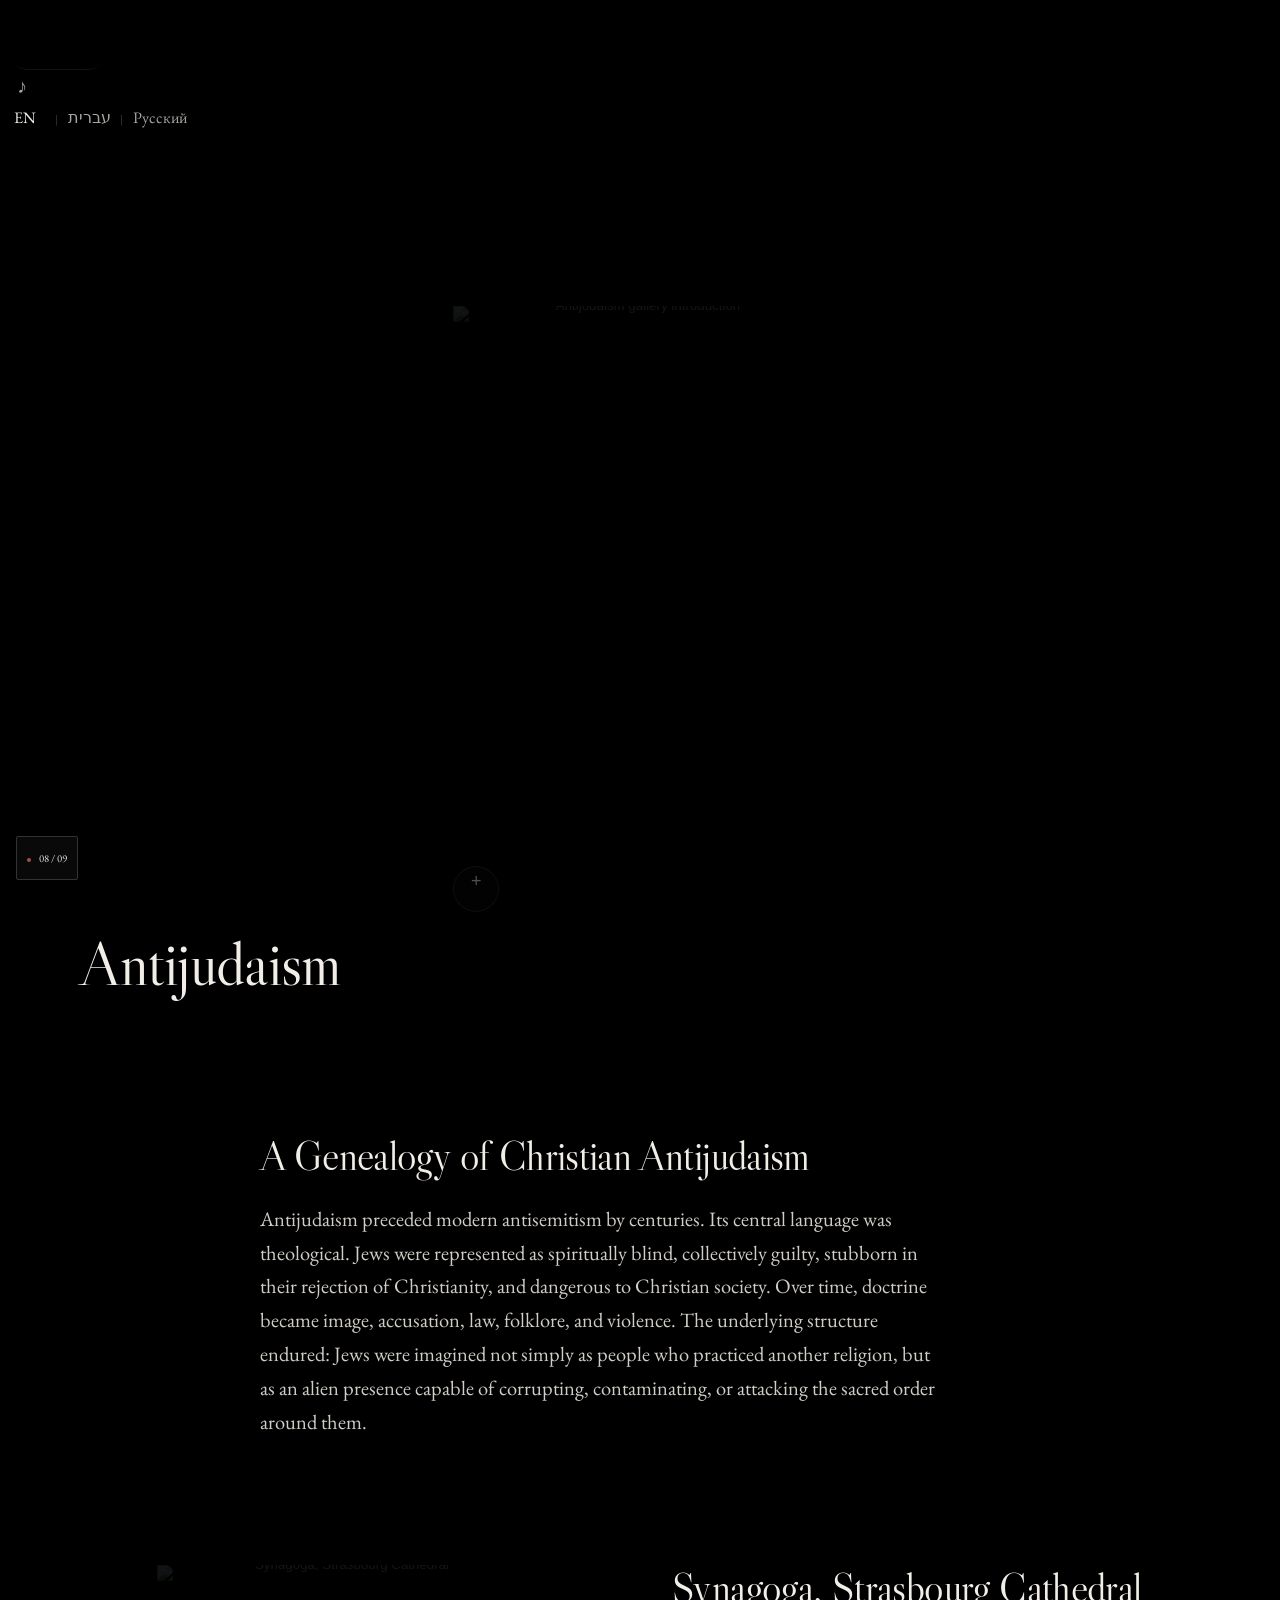
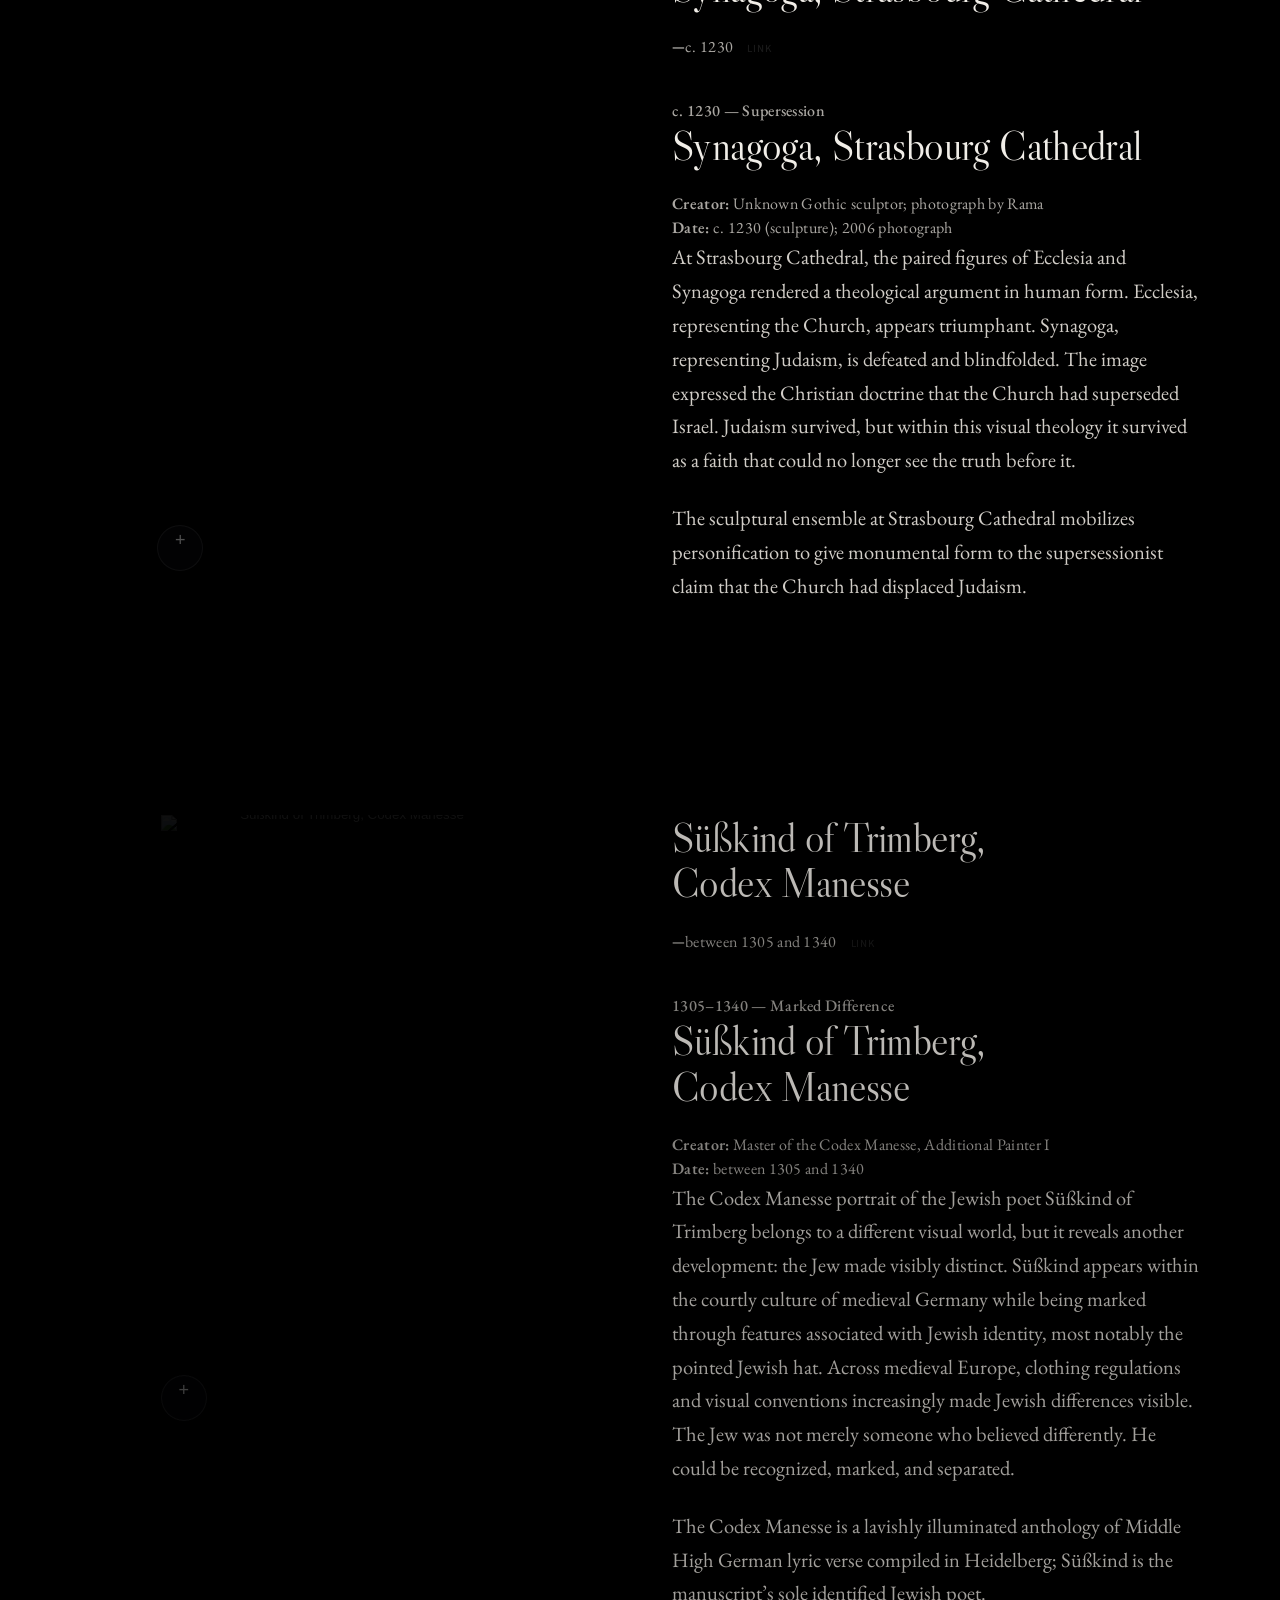
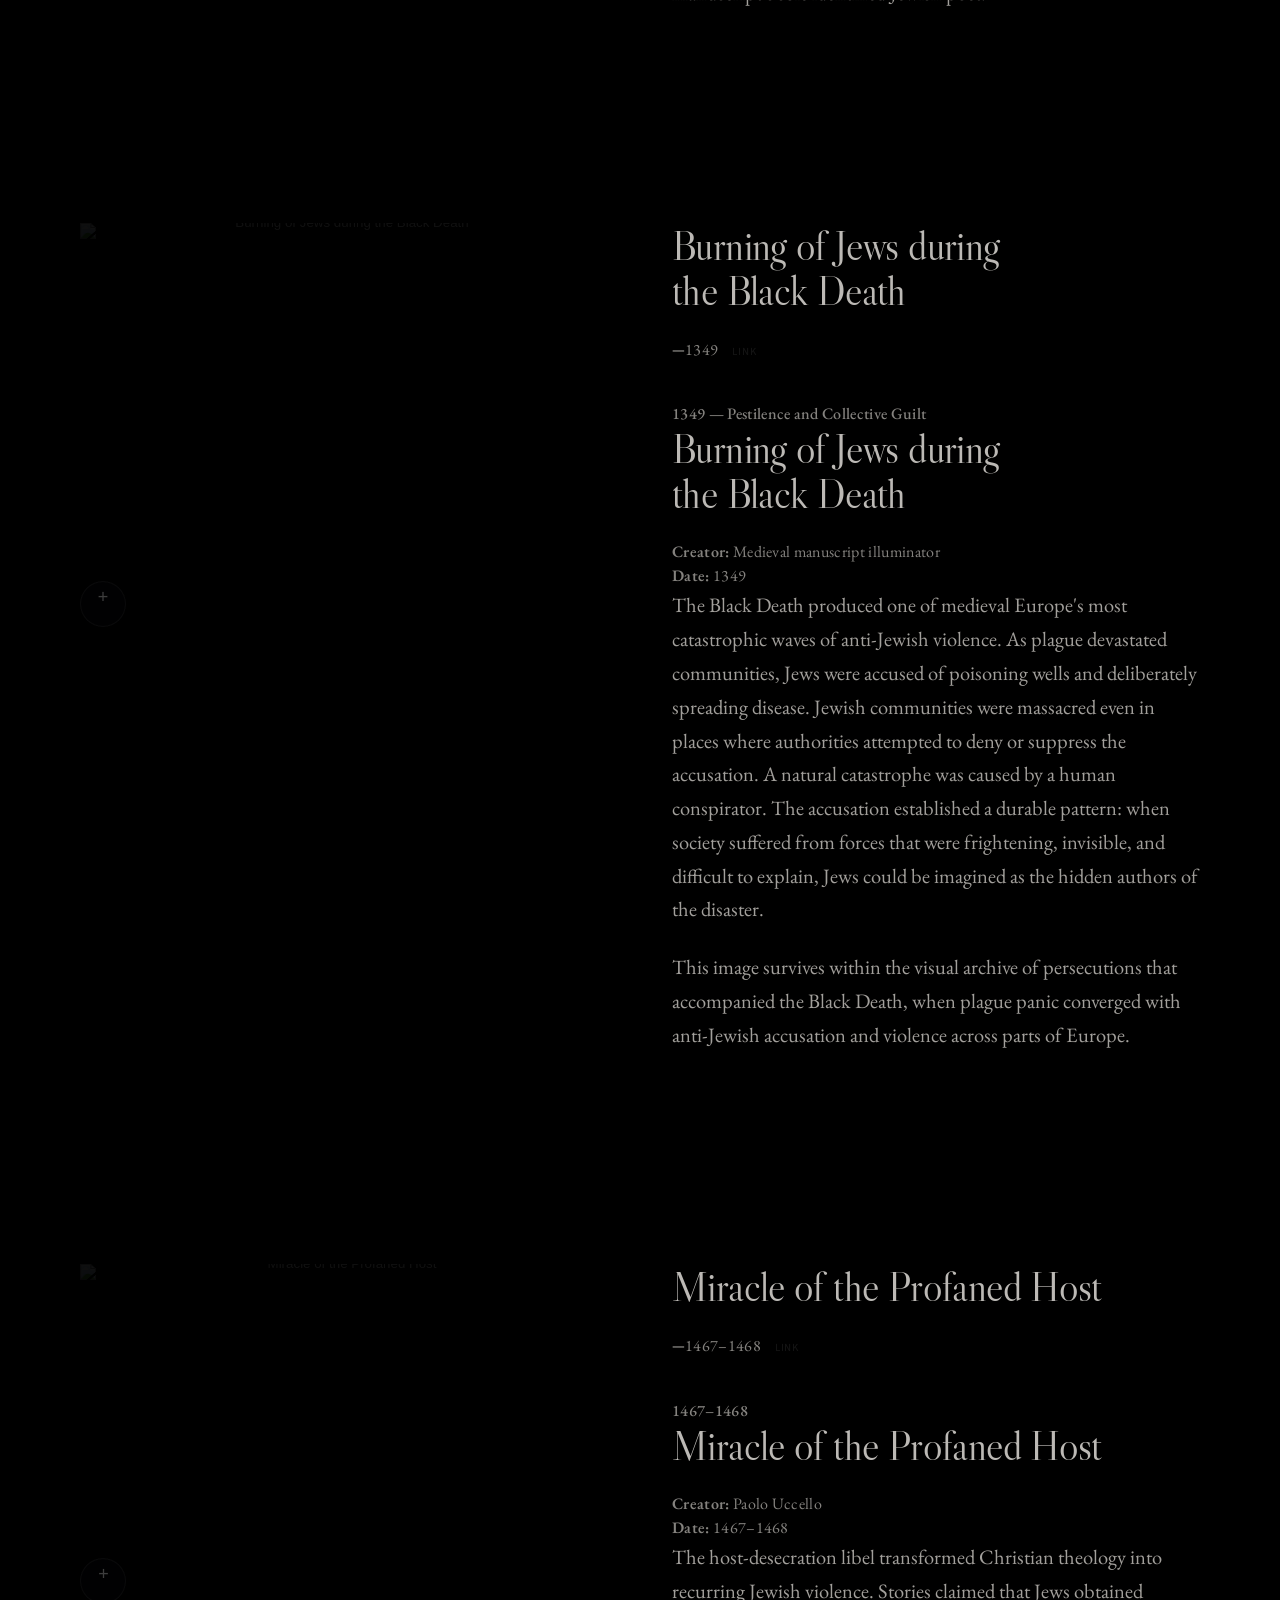
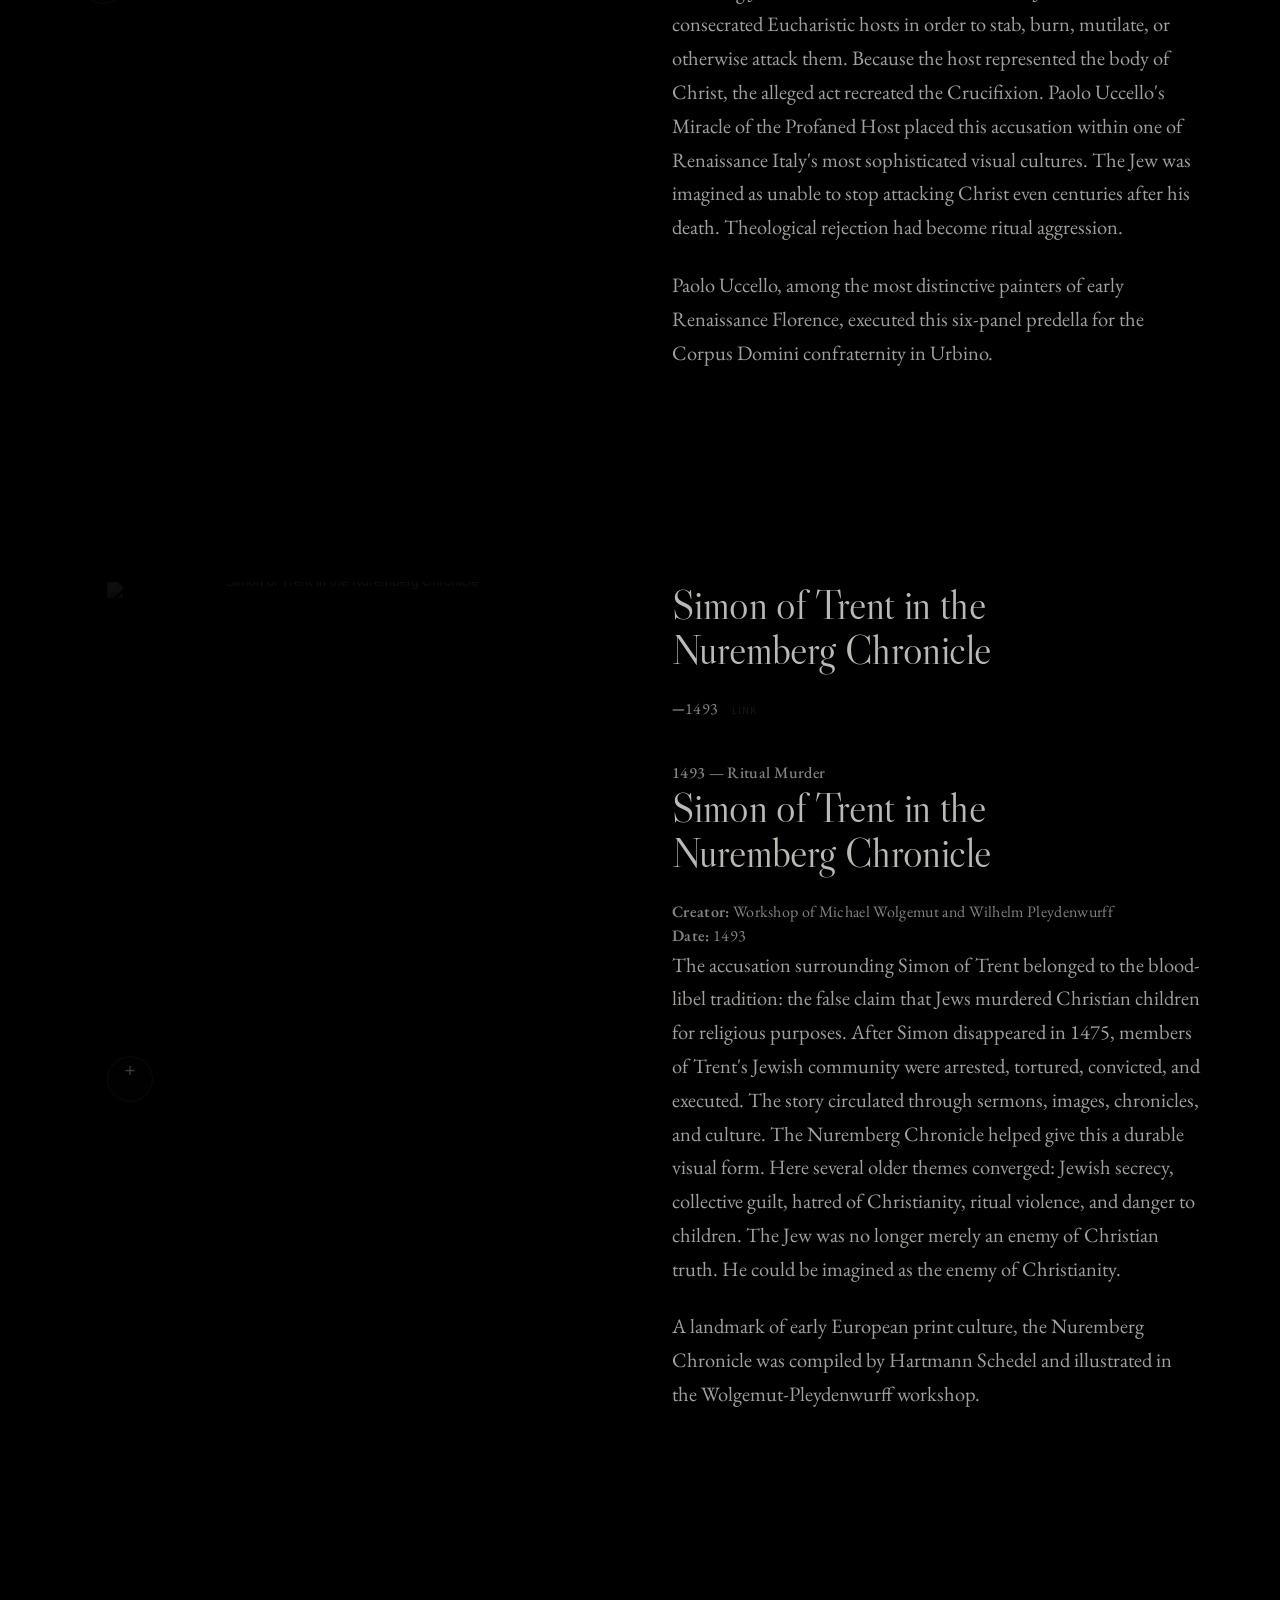
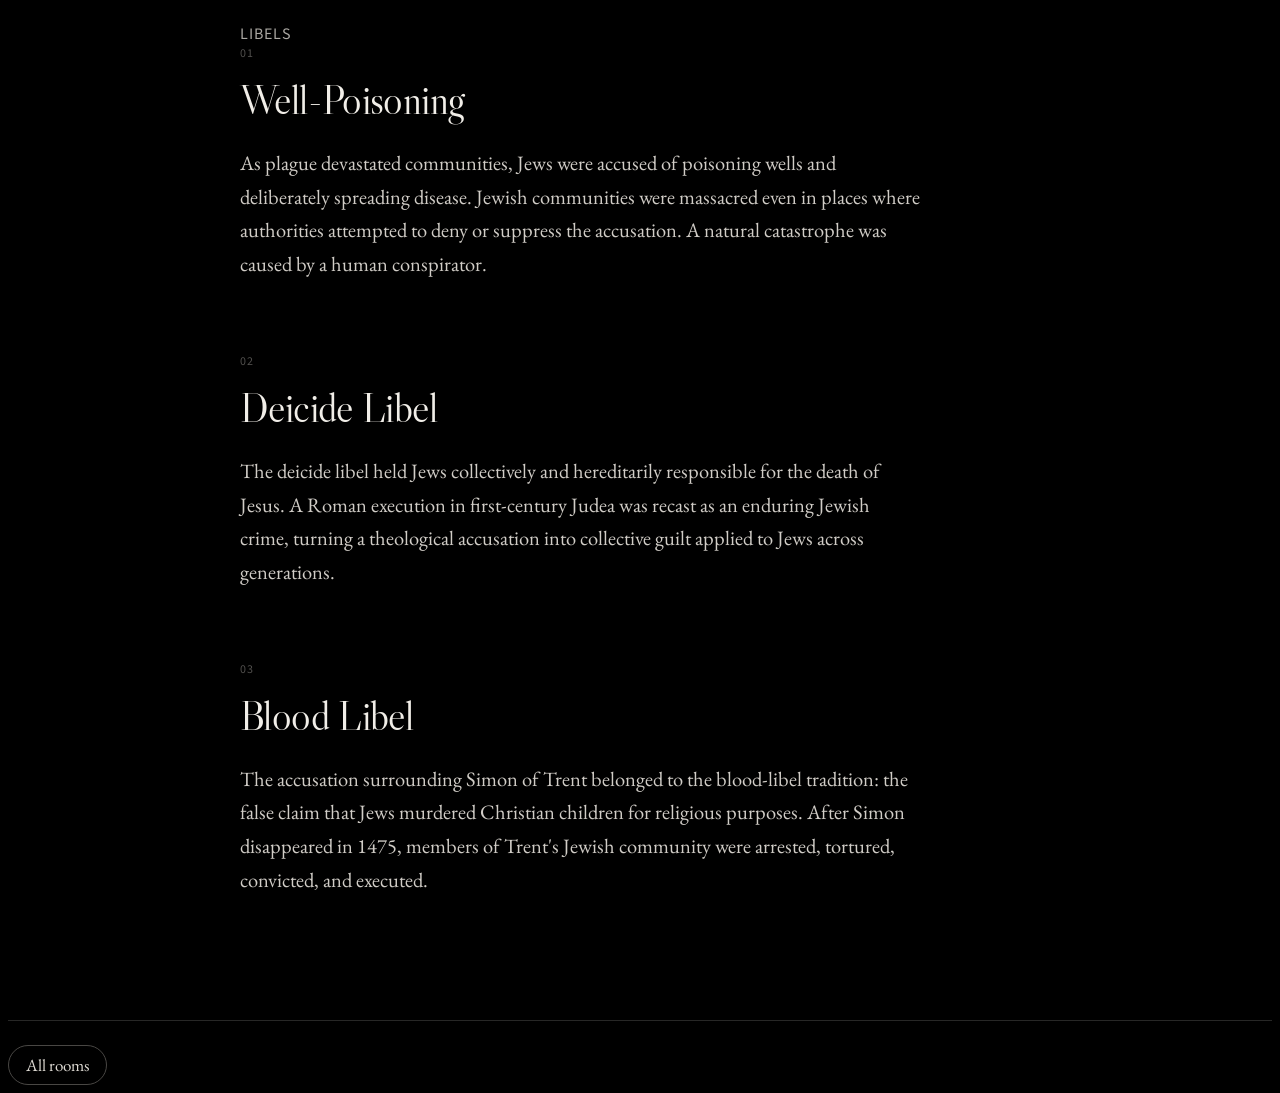
==== commit dd1e61a3: "Restore exact full exhibition before the October 6 replacement Restore all 163 files from ac3ea1c7e9" ====
--- a/antijudaism.html
+++ b/antijudaism.html
@@ -1 +1,566 @@
-<!doctype html><html lang="en" dir="ltr"><head><meta charset="utf-8"><meta name="viewport" content="width=device-width,initial-scale=1,viewport-fit=cover"><meta name="color-scheme" content="dark"><title>Antijudaism</title><meta name="theme-color" content="#08090b"><link rel="preconnect" href="https://fonts.googleapis.com"><link rel="preconnect" href="https://fonts.gstatic.com" crossorigin><link href="https://fonts.googleapis.com/css2?family=Libre+Caslon+Display&family=EB+Garamond:wght@400;500&family=Source+Sans+3:opsz,wght@8..60,300;8..60,400;8..60,500;8..60,600&display=swap" rel="stylesheet"><link rel="stylesheet" href="public-exhibition.css?v=20261006"></head><body data-page="antijudaism"><script src="public-exhibition.js?v=20261006"></script></body></html>+<!DOCTYPE html>
+
+<html dir="ltr" lang="en">
+<head>
+<meta charset="utf-8"/>
+<meta content="width=device-width, initial-scale=1.0, viewport-fit=cover" name="viewport"/><meta content="dark" name="color-scheme"/>
+<title>Antijudaism | Jew-Hatred Exhibition</title>
+<!-- STOPAZ SEO START -->
+<meta content="A museum-style educational genealogy of Christian antijudaism, explored through primary-source images, historical context, and recurring libels." name="description"/>
+<meta content="index,follow,max-image-preview:large" name="robots"/>
+<meta content="#17171a" name="theme-color"/>
+<link href="https://kilejones-alt.github.io/Exhibit-Full/antijudaism.html" rel="canonical"/>
+<meta content="website" property="og:type"/>
+<meta content="Stop Antizionism" property="og:site_name"/>
+<meta content="Antijudaism | Jew-Hatred Exhibition" property="og:title"/>
+<meta content="A museum-style educational genealogy of Christian antijudaism, explored through primary-source images, historical context, and recurring libels." property="og:description"/>
+<meta content="https://kilejones-alt.github.io/Exhibit-Full/antijudaism.html" property="og:url"/>
+<meta content="https://kilejones-alt.github.io/Exhibit-Full/antijudaism-1.jpg" property="og:image"/>
+<meta content="Antijudaism gallery — Stop Antizionism exhibition" property="og:image:alt"/>
+<meta content="en_US" property="og:locale"/>
+<meta content="summary_large_image" name="twitter:card"/>
+<meta content="Antijudaism | Jew-Hatred Exhibition" name="twitter:title"/>
+<meta content="A museum-style educational genealogy of Christian antijudaism, explored through primary-source images, historical context, and recurring libels." name="twitter:description"/>
+<meta content="https://kilejones-alt.github.io/Exhibit-Full/antijudaism-1.jpg" name="twitter:image"/>
+<!-- STOPAZ SEO END -->
+<link href="https://fonts.googleapis.com" rel="preconnect"/>
+<link crossorigin="" href="https://fonts.gstatic.com" rel="preconnect"/>
+<link href="https://fonts.googleapis.com/css2?family=EB+Garamond:wght@400;500&amp;family=Libre+Caslon+Display&amp;family=Cormorant+Garamond:wght@400;500;600&amp;family=Source+Sans+3:opsz,wght@8..60,300;8..60,400;8..60,500;8..60,600&amp;display=swap" rel="stylesheet"/>
+<!-- MINIMALIST GALLERY FAVICON -->
+<link href="data:image/svg+xml;utf8,&lt;svg xmlns='http://www.w3.org/2000/svg' viewBox='0 0 100 100'&gt;&lt;rect width='100' height='100' fill='%2317171a'/&gt;&lt;rect x='30' y='30' width='40' height='40' fill='%23ffffff'/&gt;&lt;/svg&gt;" rel="icon"/>
+<link as="image" fetchpriority="high" href="antijudaism-1-720.webp" imagesizes="(max-width: 850px) 94vw, 46vw" imagesrcset="antijudaism-1-720.webp 720w, home-antijudaism-1280.webp 1280w" rel="preload" type="image/webp"/>
+<link href="gallery-core.css" rel="stylesheet"/>
+<style id="compact-controls-2026-08-15">
+/* Smaller, quieter language/audio controls. */
+.controls-nav{gap:.5rem!important}
+.nav-box{font-size:.67rem!important;letter-spacing:1.05px!important;padding:4px 7px!important;gap:.24rem!important;min-height:0!important}
+.lang-btn,.audio-btn,.home-btn{min-width:34px!important;min-height:34px!important;padding:0 4px!important}
+@media(max-width:720px){
+  .controls-nav{gap:.3rem!important}
+  .nav-box{font-size:.61rem!important;letter-spacing:.7px!important;padding:3px 5px!important;gap:.1rem!important}
+  .lang-btn,.audio-btn,.home-btn{min-width:36px!important;min-height:36px!important;padding:0 3px!important}
+}
+</style>
+<style id="award-gallery-polish">
+/* Exhibition polish: responsive archival imagery, source-aware zoom, quieter chrome. */
+.responsive-art-picture{display:block;width:100%;height:auto}
+.museum-frame>.responsive-art-picture{display:flex;width:100%;align-items:flex-start;justify-content:center}
+
+.museum-frame img.gallery-image{
+  --active-zoom:1.075;
+  --hover-zoom:1.105;
+  opacity:.08;
+  filter:blur(7px) brightness(.88) contrast(1.01);
+  transition:opacity .9s cubic-bezier(.16,1,.3,1),filter 1.25s ease,transform 9.5s cubic-bezier(.16,1,.3,1)!important;
+  animation:archivalImageFailsafe .65s 3s forwards;
+  backface-visibility:hidden;
+}
+.museum-frame img.gallery-image.is-loaded{
+  opacity:1;
+  filter:brightness(1) contrast(1.05);
+}
+.museum-frame img.gallery-image.quality-source-limited{
+  --active-zoom:1.018;
+  --hover-zoom:1.035;
+  width:100%;
+  max-width:min(86%,var(--native-display-max,680px));
+  max-height:72vh;
+  margin:auto;
+}
+.museum-frame img.gallery-image.quality-standard{
+  --active-zoom:1.052;
+  --hover-zoom:1.082;
+}
+.museum-frame img.gallery-image.quality-hires{
+  --active-zoom:1.075;
+  --hover-zoom:1.105;
+}
+.art-box.art-in-view .museum-frame img.gallery-image.is-loaded{
+  transform:scale(var(--active-zoom));
+  filter:brightness(1.045) contrast(1.07);
+}
+.art-box:hover .museum-frame img.gallery-image.is-loaded,
+.art-box:focus-visible .museum-frame img.gallery-image.is-loaded{
+  transform:scale(var(--hover-zoom));
+  filter:brightness(1.085) contrast(1.085);
+}
+@keyframes archivalImageFailsafe{to{opacity:1;filter:brightness(1) contrast(1.05)}}
+
+/* The enlargement affordance is a quiet museum-viewer mark, not a web badge. */
+.click-hint{
+  width:31px!important;
+  height:31px!important;
+  padding:0!important;
+  display:grid!important;
+  place-items:center;
+  border-radius:50%!important;
+  font-size:0!important;
+  letter-spacing:0!important;
+  color:transparent!important;
+  background:rgba(14,14,18,.62)!important;
+  border:1px solid rgba(255,255,255,.12)!important;
+  opacity:.36!important;
+  transform:none!important;
+  backdrop-filter:blur(10px);
+  box-shadow:0 6px 18px rgba(0,0,0,.18);
+  transition:opacity .45s ease,transform .55s cubic-bezier(.16,1,.3,1),border-color .45s ease!important;
+}
+.click-hint::before{
+  content:'+';
+  color:rgba(255,255,255,.86);
+  font:300 18px/1 -apple-system,BlinkMacSystemFont,"Segoe UI",sans-serif;
+  transform:translateY(-1px);
+}
+.art-box:hover .click-hint,.art-box:focus-visible .click-hint{
+  opacity:.82!important;
+  transform:scale(1.08)!important;
+  border-color:rgba(255,255,255,.24)!important;
+}
+
+/* Fixed controls recede while viewing the work; hover/focus restores them immediately. */
+.controls-nav{
+  transform-origin:top right;
+  transition:opacity .42s ease,transform .55s cubic-bezier(.16,1,.3,1),filter .42s ease!important;
+}
+[dir="rtl"] .controls-nav{transform-origin:top left}
+.controls-nav.chrome-quiet{
+  opacity:.43;
+  transform:translateY(-2px) scale(.91);
+  filter:saturate(.82);
+}
+.controls-nav.chrome-moving{
+  opacity:.17;
+  transform:translateY(-5px) scale(.86);
+}
+.controls-nav.chrome-quiet .nav-box,
+.controls-nav.chrome-moving .nav-box{
+  background:rgba(18,18,22,.32);
+  border-color:rgba(255,255,255,.045);
+  box-shadow:none;
+}
+.controls-nav:hover,.controls-nav:focus-within{
+  opacity:1!important;
+  transform:none!important;
+  filter:none!important;
+}
+@media(max-width:850px){
+  .controls-nav.chrome-quiet{opacity:.62;transform:scale(.94)}
+  .controls-nav.chrome-moving{opacity:.34;transform:scale(.91)}
+  .museum-frame img.gallery-image.quality-source-limited{max-width:min(92%,var(--native-display-max,680px))}
+}
+@media(prefers-reduced-motion:reduce){
+  .museum-frame img.gallery-image{opacity:1!important;filter:brightness(1) contrast(1.05)!important;animation:none!important;transition:none!important}
+  .controls-nav{transition:none!important}
+}
+</style>
+<style id="final-exhibition-system">
+:root{--museum-sans:"Source Sans 3",-apple-system,BlinkMacSystemFont,"Segoe UI",sans-serif;--museum-serif:"Cormorant Garamond",Georgia,"Times New Roman",serif;--oxblood:#74262d;--oxblood-soft:rgba(116,38,45,.72)}
+body{font-family:var(--museum-sans);font-optical-sizing:auto}
+.hero-title,.info-title{font-family:var(--museum-serif);font-weight:500;letter-spacing:.005em}
+.info-title{font-size:clamp(1.9rem,2.65vw,2.35rem);line-height:1.04;text-transform:none}
+.hero-title{font-size:clamp(3.25rem,5vw,4.65rem);line-height:.98}
+.info-category,.info-meta,.info-block h4,.history-panel h4,.timeline-node,.chronology-rail,.viewer-toolbar,.provenance-record{font-family:var(--museum-sans)}
+.timeline-node{font-weight:600;letter-spacing:.16em;text-transform:uppercase;font-variant-caps:all-small-caps}
+.info-block h4,.history-panel h4{font-weight:600;letter-spacing:.13em;text-transform:uppercase}
+.info-meta{font-weight:400}
+.info-meta strong{font-weight:600}
+.info-category{font-weight:500;letter-spacing:.12em}
+.wave-p{font-size:clamp(.98rem,1.05vw,1.04rem);line-height:1.56;letter-spacing:.002em}
+
+/* History is a compact interpretive note under the artwork column only. */
+.history-panel{min-height:0!important;padding:.72rem .9rem .78rem!important;margin-top:clamp(.75rem,1.2vw,1rem)!important;border-color:rgba(255,255,255,.045)!important;background:rgba(255,255,255,.015)!important}
+.history-panel .wave-p{font-size:clamp(.94rem,1vw,.99rem);line-height:1.48}
+
+/* The chronology records the visitor's passage: gray future, oxblood completed path. */
+.timeline-section{--timeline-progress:0%;--focus-opacity:.86;--focus-brightness:.94}
+.timeline-section::before{background:rgba(255,255,255,.075)!important}
+.timeline-section::after{content:"";position:absolute;left:50%;top:0;width:1px;height:var(--timeline-progress);transform:translateX(-50%);background:linear-gradient(to bottom,rgba(116,38,45,.18),var(--oxblood-soft));pointer-events:none;z-index:0}
+.timeline-section .exhibition-container{opacity:var(--focus-opacity);filter:brightness(var(--focus-brightness)) saturate(.92);transition:opacity .75s cubic-bezier(.16,1,.3,1),filter .75s ease}
+.timeline-section.timeline-active .exhibition-container{opacity:1;filter:none}
+.timeline-node{position:relative}
+.timeline-node::after{content:"";position:absolute;left:50%;bottom:-.42rem;width:4px;height:4px;border-radius:50%;transform:translateX(-50%) scale(.55);background:transparent;transition:background .6s ease,transform .6s cubic-bezier(.16,1,.3,1),box-shadow .6s ease}
+.timeline-active .timeline-node::after{background:var(--oxblood);transform:translateX(-50%) scale(1);box-shadow:0 0 0 4px rgba(116,38,45,.08)}
+.timeline-active .timeline-node{border-color:rgba(255,255,255,.16)!important;box-shadow:0 12px 30px rgba(0,0,0,.28)!important}
+
+/* Archive is an expandable provenance drawer, not another equal-weight card. */
+.archive-provenance-block{padding:0!important;overflow:visible;background:rgba(255,255,255,.012)!important}
+.archive-provenance-block>h4,.archive-provenance-block>.wave-p{display:none!important}
+.archive-drawer{width:100%;border:0}
+.archive-drawer summary{list-style:none;cursor:pointer;padding:.8rem .95rem .82rem;display:flex;align-items:center;justify-content:space-between;gap:1rem;color:#c6c6d0;font-size:.76rem;letter-spacing:1.4px;text-transform:uppercase;user-select:none}
+.archive-drawer summary::-webkit-details-marker{display:none}
+.archive-drawer summary::after{content:"+";font-size:1rem;font-weight:300;color:rgba(255,255,255,.52);transition:transform .45s cubic-bezier(.16,1,.3,1),color .45s ease}
+.archive-drawer[open] summary::after{transform:rotate(45deg);color:#fff}
+.provenance-record{padding:0 .95rem .95rem;border-top:1px solid rgba(255,255,255,.04);font-size:.82rem;line-height:1.42;color:#cfcfd7}
+.provenance-row{display:grid;grid-template-columns:minmax(6.6rem,.36fr) 1fr;gap:.8rem;padding:.55rem 0;border-bottom:1px solid rgba(255,255,255,.035)}
+.provenance-row:last-child{border-bottom:0}
+.provenance-key{font-size:.68rem;letter-spacing:1.2px;text-transform:uppercase;color:#83838f}
+.provenance-value{color:#e7e7ed;overflow-wrap:anywhere}
+
+/* Edge chronology: almost absent until the visitor asks for it. */
+.chronology-rail{position:fixed;left:0;top:50%;transform:translateY(-50%);z-index:88;display:flex;align-items:stretch;color:#9b9ba6}
+.chronology-current{display:none}
+.chronology-list{display:flex;flex-direction:column;gap:1px;padding:.45rem .38rem .45rem .25rem;background:linear-gradient(to right,rgba(15,15,19,.76),rgba(15,15,19,.08));backdrop-filter:blur(10px);opacity:.22;transform:translateX(calc(-100% + 8px));transition:opacity .45s ease,transform .55s cubic-bezier(.16,1,.3,1)}
+.chronology-rail:hover .chronology-list,.chronology-rail:focus-within .chronology-list{opacity:.96;transform:translateX(0)}
+.chronology-item{appearance:none;border:0;background:none;color:inherit;font:500 .67rem/1 var(--museum-sans);letter-spacing:1.3px;padding:.34rem .42rem .34rem .65rem;text-align:left;cursor:pointer;position:relative;white-space:nowrap}
+.chronology-item::before{content:"";position:absolute;left:.1rem;top:50%;width:3px;height:3px;border-radius:50%;background:rgba(255,255,255,.18);transform:translateY(-50%);transition:background .4s ease,transform .4s ease}
+.chronology-item.is-active{color:#fff}
+.chronology-item.is-active::before{background:var(--oxblood);transform:translateY(-50%) scale(1.25)}
+
+/* Full-screen object viewer. It uses the original source image, then lets the visitor inspect it. */
+#lightbox{padding:0!important;background:rgba(7,7,10,.985)!important;backdrop-filter:blur(18px)!important;overflow:hidden}
+#object-viewer-stage{position:absolute;inset:0;display:grid;place-items:center;overflow:hidden;touch-action:none;cursor:grab}
+#object-viewer-stage.is-dragging{cursor:grabbing}
+#lightbox-img{max-width:92vw!important;max-height:88svh!important;width:auto;height:auto;border:0!important;box-shadow:0 28px 90px rgba(0,0,0,.78)!important;transform-origin:center center;transition:none!important;will-change:transform;user-select:none;-webkit-user-drag:none}
+#lightbox.active #lightbox-img{transform:none}
+#lightbox-close{z-index:5;top:max(.7rem,env(safe-area-inset-top))!important;right:max(.8rem,env(safe-area-inset-right))!important;width:42px!important;height:42px!important;font:300 1.8rem/1 var(--museum-sans)!important;border:1px solid rgba(255,255,255,.1)!important;background:rgba(10,10,14,.42)!important;backdrop-filter:blur(12px);border-radius:50%;display:grid;place-items:center;padding:0!important}
+.viewer-toolbar{position:absolute;z-index:5;left:50%;bottom:max(1rem,env(safe-area-inset-bottom));transform:translateX(-50%);display:flex;align-items:center;gap:.2rem;padding:.28rem;background:rgba(10,10,14,.52);border:1px solid rgba(255,255,255,.08);border-radius:999px;backdrop-filter:blur(14px)}
+.viewer-tool{appearance:none;border:0;background:transparent;color:#d8d8e0;width:36px;height:34px;border-radius:999px;font:400 1rem/1 var(--museum-sans);cursor:pointer}
+.viewer-tool:hover,.viewer-tool:focus-visible{background:rgba(255,255,255,.07);color:#fff}
+.viewer-provenance{position:absolute;z-index:5;left:max(1rem,env(safe-area-inset-left));bottom:max(1rem,env(safe-area-inset-bottom));width:min(28rem,calc(100vw - 2rem));color:#d7d7de}
+.viewer-provenance summary{list-style:none;cursor:pointer;display:inline-flex;align-items:center;gap:.6rem;padding:.48rem .7rem;border:1px solid rgba(255,255,255,.08);background:rgba(10,10,14,.48);backdrop-filter:blur(14px);border-radius:2px;font:.66rem/1 var(--museum-sans);letter-spacing:1.5px;text-transform:uppercase}
+.viewer-provenance summary::-webkit-details-marker{display:none}
+.viewer-provenance-panel{margin-top:.45rem;padding:.85rem .95rem;background:rgba(10,10,14,.88);border:1px solid rgba(255,255,255,.08);backdrop-filter:blur(16px);font:.82rem/1.45 var(--museum-sans)}
+#lightbox-caption{position:absolute;z-index:4;top:max(1.1rem,env(safe-area-inset-top));left:50%;transform:translateX(-50%);margin:0!important;max-width:min(58vw,760px);font-family:var(--museum-serif);font-size:clamp(1rem,1.6vw,1.35rem)!important;letter-spacing:.01em!important;text-transform:none!important;color:rgba(255,255,255,.78)!important;pointer-events:none}
+#lightbox-caption{display:flex;flex-direction:column;align-items:center;gap:.2rem;text-align:center}
+.viewer-caption-title{font-family:var(--museum-serif)}
+.viewer-caption-date{font:500 .62rem/1.2 var(--museum-sans);letter-spacing:1.45px;text-transform:uppercase;color:rgba(255,255,255,.48)}
+
+/* Mobile is deliberately recomposed rather than a squeezed desktop installation. */
+@media(max-width:850px){
+  .exhibition-section{padding:4.35rem .9rem 5.2rem!important;min-height:auto!important}
+  .exhibition-container{display:flex!important;flex-direction:column!important;gap:1rem!important;padding:0!important}
+  .art-box{order:1;width:100%;margin:0!important}
+  .info-panel,.timeline-art-right .info-panel{order:2;width:100%;padding:0!important;gap:.68rem!important}
+  .history-panel,.timeline-art-right .history-panel{order:3;width:100%!important;margin-top:.25rem!important;padding:.72rem .82rem .78rem!important}
+  .museum-frame{min-height:0!important;max-height:70svh!important}
+  .museum-frame>.responsive-art-picture{max-height:70svh}
+  .museum-frame img.gallery-image{max-height:70svh!important;max-width:100%!important;width:auto!important}
+  .museum-frame img.gallery-image.quality-source-limited{max-width:min(92%,var(--native-display-max,680px))!important}
+  .info-category{margin-top:.35rem}
+  .info-title{font-size:clamp(2rem,9vw,2.75rem);line-height:1}
+  .info-meta{font-size:.9rem}
+  .info-block{padding:.78rem .88rem .82rem!important}
+  .timeline-section::before,.timeline-section::after,.timeline-section .exhibition-container::after,.timeline-marker{display:none!important}
+  .timeline-section .exhibition-container{opacity:1!important;filter:none!important}
+  .chronology-rail{left:max(.65rem,env(safe-area-inset-left));top:max(.72rem,env(safe-area-inset-top));bottom:auto;transform:none;display:block;z-index:96}
+  .chronology-current{display:inline-flex;align-items:center;justify-content:center;min-width:3.8rem;height:34px;padding:0 .72rem;border:1px solid rgba(255,255,255,.1);background:rgba(12,12,16,.68);backdrop-filter:blur(14px);color:#e7e7ed;border-radius:999px;font:500 .68rem/1 var(--museum-sans);letter-spacing:1.2px}
+  .chronology-current::before{content:"";width:4px;height:4px;border-radius:50%;background:var(--oxblood);margin-right:.45rem}
+  [dir="rtl"] .chronology-current::before{margin-right:0;margin-left:.45rem}
+  .chronology-list{position:absolute;left:0;top:2.65rem;bottom:auto;max-height:58svh;overflow:auto;padding:.4rem;background:rgba(10,10,14,.94);border:1px solid rgba(255,255,255,.08);border-radius:4px;opacity:0;pointer-events:none;transform:translateY(8px);transition:opacity .3s ease,transform .35s cubic-bezier(.16,1,.3,1)}
+  .chronology-rail.is-open .chronology-list{opacity:1;pointer-events:auto;transform:none}
+  .chronology-item{min-width:5.3rem;padding:.5rem .6rem .5rem .8rem}
+  .viewer-provenance{bottom:max(4.4rem,calc(env(safe-area-inset-bottom) + 4.1rem));width:calc(100vw - 2rem)}
+  .viewer-toolbar{bottom:max(.8rem,env(safe-area-inset-bottom))}
+  #lightbox-caption{top:max(.9rem,env(safe-area-inset-top));max-width:66vw;font-size:1rem!important}
+}
+
+@media(prefers-reduced-motion:reduce){.timeline-section .exhibition-container,.chronology-list,.timeline-node::after{transition:none!important}}
+</style>
+<style id="history-side-override">
+/* Desktop: keep History in the text column and prevent it from falling below the artwork frame. */
+@media (min-width: 851px) {
+  .info-panel {
+    height: var(--art-height, auto) !important;
+    max-height: var(--art-height, none) !important;
+    overflow: hidden;
+  }
+  .history-panel,
+  .timeline-art-right .history-panel {
+    grid-column: auto !important;
+    grid-row: auto !important;
+    width: auto !important;
+    margin-top: 0.12rem !important;
+    padding: 0.82rem 0.98rem 0.88rem !important;
+    background: rgba(255,255,255,0.02) !important;
+    border: 0 !important;
+    border-left: 1px solid rgba(255,255,255,0.06) !important;
+    border-radius: 0 4px 4px 0 !important;
+    box-shadow: none !important;
+    flex: 1 1 auto;
+    min-height: 0;
+    overflow-y: auto;
+  }
+  .history-panel.archive-stagger-block.pop-in:hover,
+  .history-panel.archive-stagger-block.pop-in:active {
+    transform: translateY(-7px) scale(1.012) !important;
+    border-left-color: rgba(255,255,255,0.2) !important;
+    background: rgba(255,255,255,0.045) !important;
+    box-shadow: 0 18px 34px rgba(0,0,0,0.16) !important;
+  }
+  .timeline-art-right .history-panel {
+    border-left: 0 !important;
+    border-right: 1px solid rgba(255,255,255,0.06) !important;
+    border-radius: 4px 0 0 4px !important;
+  }
+  .history-panel h4 {
+    margin-bottom: 0.24rem !important;
+  }
+  .history-panel .wave-p {
+    font-size: clamp(0.92rem,0.98vw,0.98rem) !important;
+    line-height: 1.5 !important;
+  }
+}
+@media (max-width: 850px) {
+  .info-panel {height:auto !important;max-height:none !important;overflow:visible !important;}
+}
+</style>
+<style id="v6-gallery-layout-fixes">
+/* Keep the Antizionism hero title on one line on desktop. */
+@media (min-width: 851px) {
+  body[data-antizionism-timeline] .hero-title {
+    font-size:clamp(2.75rem,3.85vw,3.8rem)!important;
+    line-height:1!important;
+    white-space:nowrap!important;
+    letter-spacing:.002em!important;
+  }
+
+  /* Year belongs to the central chronology gutter, never on top of the object title. */
+  .timeline-marker {
+    top:0!important;
+    transform:translate(-50%,-135%)!important;
+  }
+
+  /* Compact only as much as needed to guarantee a visible History field. */
+  .info-panel {
+    gap:.56rem!important;
+  }
+  .info-panel.is-tight {
+    gap:.42rem!important;
+  }
+  .info-panel.is-tighter {
+    gap:.32rem!important;
+  }
+  .info-panel.is-tight .info-title,
+  .info-panel.is-tighter .info-title {
+    font-size:clamp(1.72rem,2.25vw,2.08rem)!important;
+    line-height:1.06!important;
+    padding-bottom:.42rem!important;
+  }
+  .info-panel.is-tight .info-meta,
+  .info-panel.is-tighter .info-meta {
+    font-size:.9rem!important;
+    gap:.14rem!important;
+  }
+  .info-panel.is-tight .info-block {
+    padding:.64rem .82rem .68rem!important;
+  }
+  .info-panel.is-tighter .info-block {
+    padding:.52rem .75rem .56rem!important;
+  }
+  .info-panel.is-tight .wave-p,
+  .info-panel.is-tighter .wave-p {
+    font-size:.91rem!important;
+    line-height:1.42!important;
+    min-height:0!important;
+  }
+  .history-panel,
+  .timeline-art-right .history-panel {
+    min-height:78px!important;
+    margin-top:.08rem!important;
+    scrollbar-width:thin;
+  }
+}
+
+/* The title word animation cannot descend into Creator/Date while settling. */
+.info-title .wave-word {
+  animation-name:infoTitleWordReveal!important;
+}
+@keyframes infoTitleWordReveal {
+  0% { opacity:0; transform:translateY(.26em) rotateX(-16deg); filter:blur(4px); }
+  64% { opacity:1; transform:translateY(-.015em) rotateX(1deg); filter:blur(.2px); }
+  100% { opacity:1; transform:none; filter:none; }
+}
+.info-title {
+  margin-bottom:.08rem!important;
+}
+
+/* Header controls exist only at the top of the gallery. */
+.controls-nav.chrome-hidden {
+  opacity:0!important;
+  transform:translateY(-14px) scale(.97)!important;
+  filter:none!important;
+  pointer-events:none!important;
+  visibility:hidden;
+  transition:opacity .26s ease,transform .34s cubic-bezier(.16,1,.3,1),visibility 0s linear .34s!important;
+}
+.controls-nav:not(.chrome-hidden) {
+  visibility:visible;
+}
+
+/* Restore the deeper, longer museum drift zoom. Low-resolution sources stay conservative. */
+.museum-frame img.gallery-image {
+  --active-zoom:1.30!important;
+  --hover-zoom:1.39!important;
+  transition:opacity .9s cubic-bezier(.16,1,.3,1),filter 1.25s ease,transform 14.5s cubic-bezier(.16,1,.3,1)!important;
+}
+.museum-frame img.gallery-image.quality-source-limited {
+  --active-zoom:1.045!important;
+  --hover-zoom:1.075!important;
+}
+.museum-frame img.gallery-image.quality-standard {
+  --active-zoom:1.27!important;
+  --hover-zoom:1.36!important;
+}
+.museum-frame img.gallery-image.quality-hires {
+  --active-zoom:1.32!important;
+  --hover-zoom:1.42!important;
+}
+@media (max-width:850px) {
+  .timeline-marker {display:none!important;}
+  .info-title {margin-bottom:0!important;}
+}
+</style>
+<style id="v7-static-clarity">
+.info-panel::before,.info-block::before,.info-block::after,.timeline-art-right .info-panel::before,.timeline-art-right .info-panel>.info-block::before,.timeline-art-right .info-panel>.info-block::after{display:none!important;content:none!important}
+.info-category,.info-title,.info-meta,.info-panel>.info-block,.history-panel{flex-shrink:0}
+.exhibit-image-button{cursor:zoom-in!important}
+</style>
+<style id="wall-archive-hidden-style">.wall-archive-hidden{display:none!important}</style>
+<link href="final.css" rel="stylesheet"/>
+<link rel="stylesheet" href="room-entry.css?v=20260929-entry-polish"/>
+<script src="room-entry.js?v=20260929-entry-polish"></script>
+<link rel="stylesheet" href="https://fonts.googleapis.com/css2?family=EB+Garamond:wght@400;500&family=Noto+Serif+Hebrew:wght@400;500&display=swap"/>
+<script src="gallery-audio.js?v=20260929-entry-polish"></script>
+<link rel="stylesheet" href="gallery-finish.css?v=20260929-framework"/>
+</head>
+<body>
+<a class="skip-link" data-en="Skip to main content" data-he="דילוג לתוכן הראשי" data-ru="Перейти к основному содержанию" href="#gallery">Skip to main content</a>
+<!-- LAZY GLIDING AMBIENT LIGHT OVERLAY -->
+<div id="ambient-light"></div>
+<!-- BACKGROUND AUDIO ELEMENT -->
+<audio id="bg-audio" loop preload="metadata" src="lacrymosa-piano.mp3"></audio>
+<!-- MINIMALIST CONTROLS NAVBAR -->
+<nav aria-label="Page controls" class="controls-nav" data-aria-en="Page controls" data-aria-he="פקדי עמוד" data-aria-ru="Элементы управления страницей"><div class="nav-box"><a aria-label="Return to the three eras" class="home-btn room-pill" data-aria-en="Return to the three eras" data-aria-he="חזרה לשלוש התקופות" data-aria-ru="Вернуться к трём эпохам" data-en="All rooms" data-he="כל החדרים" data-ru="Все залы" href="index.html?v=20260928-reviewed#rooms">All rooms</a></div>
+<div class="nav-box">
+<button aria-pressed="false" class="audio-btn" data-en="AUDIO: OFF" data-he="שמע: כבוי" data-ru="ЗВУК: ВЫКЛ" id="audio-btn" type="button">AUDIO: OFF</button>
+</div>
+<div class="nav-box">
+<button aria-label="Switch language to English" class="lang-btn active" data-aria-en="Switch language to English" data-aria-he="החלפת השפה לאנגלית" data-aria-ru="Переключить язык на английский" id="btn-en" type="button">EN</button>
+<span style="color:#444;">|</span>
+<button aria-label="Switch language to Hebrew" class="lang-btn" data-aria-en="Switch language to Hebrew" data-aria-he="החלפת השפה לעברית" data-aria-ru="Переключить язык на иврит" id="btn-he" type="button">עברית</button>
+<span style="color:#444;">|</span>
+<button aria-label="Switch language to Russian" class="lang-btn" data-aria-en="Switch language to Russian" data-aria-he="החלפת השפה לרוסית" data-aria-ru="Переключить язык на русский" id="btn-ru" type="button">Русский</button>
+</div>
+</nav>
+<!-- FULLSCREEN LIGHTBOX MODAL -->
+<div aria-hidden="true" aria-label="Enlarged artwork" aria-labelledby="lightbox-caption" aria-modal="true" id="lightbox" role="dialog" tabindex="-1">
+<button aria-label="Close enlarged artwork" data-aria-en="Close enlarged artwork" data-aria-he="סגירת היצירה המוגדלת" data-aria-ru="Закрыть увеличенное изображение" id="lightbox-close" type="button">×</button>
+<img alt="Enlarged Artwork" id="lightbox-img"/>
+<div id="lightbox-caption"></div>
+</div>
+<main id="gallery" tabindex="-1">
+<!-- HEADER / HERO SECTION -->
+<header class="hero-section">
+<div class="hero-container">
+<button aria-controls="lightbox" aria-haspopup="dialog" aria-label="Enlarge Antijudaism gallery introduction" class="art-box interactive-target exhibit-image-button" type="button">
+<span class="museum-frame"><picture class="responsive-art-picture"><source sizes="(max-width: 850px) 94vw, 46vw" srcset="antijudaism-1-720.webp 720w, home-antijudaism-1280.webp 1280w" type="image/webp"/><img alt="Antijudaism gallery introduction" class="gallery-image quality-hires" data-native-height="3072" data-native-width="2048" decoding="async" fetchpriority="high" height="3072" loading="eager" sizes="(max-width: 850px) 94vw, 46vw" src="antijudaism-1.jpg" width="2048"/></picture></span>
+<span aria-hidden="true" class="click-hint">+</span>
+</button>
+<div class="hero-header-text">
+<h1 class="hero-title wave-text" data-en="Antijudaism" data-he="אנטי-יהדות" data-ru="Антииудаизм">Antijudaism</h1>
+</div>
+</div>
+</header><section class="genealogy-script genealogy-intro script-right"><div class="genealogy-script-inner"><div class="genealogy-script-copy"><h3 aria-level="2" data-en="A Genealogy of Christian Antijudaism" data-he="גנאלוגיה של אנטי־יהדות נוצרית" data-ru="Генеалогия христианского антииудаизма" role="heading">A Genealogy of Christian Antijudaism</h3>
+<p data-en="Antijudaism preceded modern antisemitism by centuries." data-he="האנטי־יהדות קדמה לאנטישמיות המודרנית במאות שנים." data-ru="Антииудаизм предшествовал современному антисемитизму на многие столетия.">Antijudaism preceded modern antisemitism by centuries.</p>
+<p data-en="Its central language was theological. Jews were represented as spiritually blind, collectively guilty, stubborn in their rejection of Christianity, and dangerous to Christian society. Over time, doctrine became image, accusation, law, folklore, and violence." data-he="שפתו המרכזית הייתה תיאולוגית. יהודים הוצגו כעיוורים מבחינה רוחנית, כאשמים קולקטיבית, כעקשנים בדחיית הנצרות וכמסוכנים לחברה הנוצרית. עם הזמן הפכה הדוקטרינה לדימוי, להאשמה, לחוק, לפולקלור ולאלימות." data-ru="Его основным языком был богословский. Евреев изображали духовно слепыми, коллективно виновными, упрямыми в отвержении христианства и опасными для христианского общества. Со временем доктрина превращалась в образ, обвинение, закон, фольклор и насилие.">Its central language was theological. Jews were represented as spiritually blind, collectively guilty, stubborn in their rejection of Christianity, and dangerous to Christian society. Over time, doctrine became image, accusation, law, folklore, and violence.</p>
+<p data-en="The underlying structure endured: Jews were imagined not simply as people who practiced another religion, but as an alien presence capable of corrupting, contaminating, or attacking the sacred order around them." data-he="המבנה הבסיסי נשמר: יהודים לא דומיינו רק כאנשים המקיימים דת אחרת, אלא כנוכחות זרה המסוגלת להשחית, לזהם או לתקוף את הסדר המקודש שסביבה." data-ru="Базовая структура сохранялась: евреев представляли не просто людьми иной религии, а чужеродным присутствием, способным развращать, заражать или атаковать окружающий священный порядок.">The underlying structure endured: Jews were imagined not simply as people who practiced another religion, but as an alien presence capable of corrupting, contaminating, or attacking the sacred order around them.</p>
+</div></div></section>
+<!-- CHAPTER I: SOVIET ERA -->
+<section class="exhibition-section art-portrait">
+<div class="exhibition-container">
+<div class="exhibit-art-column"><button aria-controls="lightbox" aria-haspopup="dialog" aria-label="Examine Synagoga, Strasbourg Cathedral" class="art-box interactive-target exhibit-image-button" data-aria-en="Examine Synagoga, Strasbourg Cathedral" data-aria-he="בחינת היצירה: סינאגוגה, קתדרלת שטרסבורג" data-aria-ru="Рассмотреть: Синагога, Страсбургский собор" type="button">
+<span class="museum-frame"><picture class="responsive-art-picture"><source sizes="(max-width: 850px) 94vw, 46vw" srcset="antijudaism-1-720.webp 720w, antijudaism-1-1400.webp 1400w" type="image/webp"/><img alt="Synagoga, Strasbourg Cathedral" class="gallery-image quality-hires" data-native-height="3072" data-native-width="2048" decoding="async" height="3072" loading="lazy" sizes="(max-width: 850px) 94vw, 46vw" src="antijudaism-1.jpg" width="2048"/></picture></span>
+<span aria-hidden="true" class="click-hint">+</span>
+</button><div class="art-caption-inline"><h3 aria-level="2" class="art-caption-title wave-text" data-en="Synagoga, Strasbourg Cathedral" data-he="סינאגוגה, קתדרלת שטרסבורג" data-ru="Синагога, Страсбургский собор" role="heading">Synagoga, Strasbourg Cathedral</h3><span aria-hidden="true" class="art-caption-separator">—</span><span class="art-caption-date wave-text" data-en="c. 1230" data-he="1230" data-ru="1230">c. 1230</span></div></div>
+<div class="info-panel">
+<div class="info-category wave-text" data-en="c. 1230 — Supersession" data-he="בקירוב 1230 — תיאולוגיית ההחלפה" data-ru="ок. 1230 — Теология замещения">c. 1230 — Supersession</div>
+<h3 aria-level="2" class="info-title wave-text" data-en="Synagoga, Strasbourg Cathedral" data-he="סינאגוגה, קתדרלת שטרסבורג" data-ru="Синагога, Страсбургский собор" role="heading">Synagoga, Strasbourg Cathedral</h3>
+<div class="info-meta">
+<div><strong data-en="Creator:" data-he="יוצר:" data-ru="Автор:">Creator:</strong> <span class="wave-text" data-en="Unknown Gothic sculptor; photograph by Rama" data-he="פסל גותי לא ידוע; צילום: ראמה" data-ru="Неизвестный готический скульптор; фотография Рамы">Unknown Gothic sculptor; photograph by Rama</span></div>
+<div><strong data-en="Date:" data-he="תאריך:" data-ru="Дата:">Date:</strong> <span class="wave-text" data-en="c. 1230 (sculpture); 2006 photograph" data-he="בקירוב 1230 (פסל); צילום מ־2006" data-ru="ок. 1230 (скульптура); фотография 2006 года">c. 1230 (sculpture); 2006 photograph</span></div>
+</div>
+<div class="info-block" data-catalogue-role="creator"><p class="wave-p wave-text" data-en="The sculptural ensemble at Strasbourg Cathedral mobilizes personification to give monumental form to the supersessionist claim that the Church had displaced Judaism." data-he="המכלול הפיסולי בקתדרלת שטרסבורג מגייס האנשה כדי להעניק צורה מונומנטלית לטענה הסופרססיוניסטית שלפיה הכנסייה דחקה את היהדות ממעמדה." data-ru="Скульптурный ансамбль Страсбургского собора обращается к персонификации, придавая монументальную форму супрессионистскому тезису о том, что Церковь вытеснила иудаизм.">The sculptural ensemble at Strasbourg Cathedral mobilizes personification to give monumental form to the supersessionist claim that the Church had displaced Judaism.</p></div>
+<div class="info-block" data-catalogue-role="object"><p class="wave-p wave-text source-locked-copy" data-en="At Strasbourg Cathedral, the paired figures of Ecclesia and Synagoga rendered a theological argument in human form." data-he="בקתדרלת שטרסבורג, הדמויות המקבילות אקלזיה וסינאגוגה העניקו לטיעון תיאולוגי צורה אנושית." data-ru="В Страсбургском соборе парные фигуры Экклезии и Синагоги воплотили богословский аргумент в человеческой форме.">At Strasbourg Cathedral, the paired figures of Ecclesia and Synagoga rendered a theological argument in human form.</p><p class="wave-p wave-text source-locked-copy" data-en="Ecclesia, representing the Church, appears triumphant. Synagoga, representing Judaism, is defeated and blindfolded. The image expressed the Christian doctrine that the Church had superseded Israel. Judaism survived, but within this visual theology it survived as a faith that could no longer see the truth before it." data-he="אקלזיה, המייצגת את הכנסייה, נראית מנצחת. סינאגוגה, המייצגת את היהדות, מובסת ועיניה מכוסות. הדימוי ביטא את הדוקטרינה הנוצרית שלפיה הכנסייה החליפה את ישראל. היהדות שרדה, אך בתוך התיאולוגיה החזותית הזאת היא שרדה כאמונה שאינה מסוגלת עוד לראות את האמת הניצבת לפניה." data-ru="Экклезия, олицетворяющая Церковь, изображена победительницей. Синагога, олицетворяющая иудаизм, побеждена и с завязанными глазами. Образ выражал христианское учение о том, что Церковь заменила Израиль. Иудаизм сохранялся, но в этой визуальной теологии — как вера, уже неспособная увидеть истину перед собой.">Ecclesia, representing the Church, appears triumphant. Synagoga, representing Judaism, is defeated and blindfolded. The image expressed the Christian doctrine that the Church had superseded Israel. Judaism survived, but within this visual theology it survived as a faith that could no longer see the truth before it.</p></div>
+</div>
+</div>
+</section>
+<section class="exhibition-section art-portrait">
+<div class="exhibition-container">
+<div class="exhibit-art-column"><button aria-controls="lightbox" aria-haspopup="dialog" aria-label="Examine Süßkind of Trimberg, Codex Manesse" class="art-box interactive-target exhibit-image-button" data-aria-en="Examine Süßkind of Trimberg, Codex Manesse" data-aria-he="בחינת היצירה: זיסקינד מטרימברג, קודקס מאנסה" data-aria-ru="Рассмотреть: Зюскинд фон Тримберг, Кодекс Манессе" type="button">
+<span class="museum-frame"><picture class="responsive-art-picture"><source sizes="(max-width: 850px) 94vw, 46vw" srcset="antijudaism-2-720.webp 720w, antijudaism-2-1400.webp 1400w" type="image/webp"/><img alt="Süßkind of Trimberg, Codex Manesse" class="gallery-image quality-hires" data-native-height="1464" data-native-width="958" decoding="async" height="1464" loading="lazy" sizes="(max-width: 850px) 94vw, 46vw" src="antijudaism-2.jpg" width="958"/></picture></span>
+<span aria-hidden="true" class="click-hint">+</span>
+</button><div class="art-caption-inline"><h3 aria-level="2" class="art-caption-title wave-text" data-en="Süßkind of Trimberg, Codex Manesse" data-he="זיסקינד מטרימברג, קודקס מאנסה" data-ru="Зюскинд фон Тримберг, Кодекс Манессе" role="heading">Süßkind of Trimberg, Codex Manesse</h3><span aria-hidden="true" class="art-caption-separator">—</span><span class="art-caption-date wave-text" data-en="between 1305 and 1340" data-he="בין 1305 ל־1340" data-ru="между 1305 и 1340 годами">between 1305 and 1340</span></div></div>
+<div class="info-panel">
+<div class="info-category wave-text" data-en="1305–1340 — Marked Difference" data-he="1305–1340 — שוני מסומן" data-ru="1305–1340 — Обозначенное различие">1305–1340 — Marked Difference</div>
+<h3 aria-level="2" class="info-title wave-text" data-en="Süßkind of Trimberg, Codex Manesse" data-he="זיסקינד מטרימברג, קודקס מאנסה" data-ru="Зюскинд фон Тримберг, Кодекс Манессе" role="heading">Süßkind of Trimberg, Codex Manesse</h3>
+<div class="info-meta">
+<div><strong data-en="Creator:" data-he="יוצר:" data-ru="Автор:">Creator:</strong> <span class="wave-text" data-en="Master of the Codex Manesse, Additional Painter I" data-he="אמן קודקס מאנסה, הצייר הנוסף הראשון" data-ru="Мастер Кодекса Манессе, дополнительный художник I">Master of the Codex Manesse, Additional Painter I</span></div>
+<div><strong data-en="Date:" data-he="תאריך:" data-ru="Дата:">Date:</strong> <span class="wave-text" data-en="between 1305 and 1340" data-he="בין 1305 ל־1340" data-ru="между 1305 и 1340 годами">between 1305 and 1340</span></div>
+</div>
+<div class="info-block" data-catalogue-role="creator"><p class="wave-p wave-text" data-en="The Codex Manesse is a lavishly illuminated anthology of Middle High German lyric verse compiled in Heidelberg; Süßkind is the manuscript’s sole identified Jewish poet." data-he="קודקס מאנסה הוא אנתולוגיה מאוירת בפאר של שירה לירית בגרמנית עילית תיכונה, שנערכה בהיידלברג; זיסקינד הוא המשורר היהודי המזוהה היחיד בכתב היד." data-ru="Кодекс Манессе — роскошно иллюминированная антология средневерхненемецкой лирики, составленная в Гейдельберге; Зюскинд — единственный идентифицированный еврейский поэт рукописи.">The Codex Manesse is a lavishly illuminated anthology of Middle High German lyric verse compiled in Heidelberg; Süßkind is the manuscript’s sole identified Jewish poet.</p></div>
+<div class="info-block" data-catalogue-role="object"><p class="wave-p wave-text source-locked-copy" data-en="The Codex Manesse portrait of the Jewish poet Süßkind of Trimberg belongs to a different visual world, but it reveals another development: the Jew made visibly distinct." data-he="דיוקנו של המשורר היהודי זיסקינד מטרימברג בקודקס מאנסה שייך לעולם חזותי אחר, אך הוא חושף התפתחות נוספת: הפיכת היהודי לשונה באופן הנראה לעין." data-ru="Портрет еврейского поэта Зюскинда фон Тримберга в Кодексе Манессе принадлежит иному визуальному миру, но показывает ещё одно развитие: еврей становится зримо отличимым.">The Codex Manesse portrait of the Jewish poet Süßkind of Trimberg belongs to a different visual world, but it reveals another development: the Jew made visibly distinct.</p><p class="wave-p wave-text source-locked-copy" data-en="Süßkind appears within the courtly culture of medieval Germany while being marked through features associated with Jewish identity, most notably the pointed Jewish hat." data-he="זיסקינד מופיע בתוך תרבות החצר של גרמניה בימי הביניים, ובו בזמן מסומן במאפיינים שנקשרו לזהות יהודית, ובראשם הכובע היהודי המחודד." data-ru="Зюскинд представлен внутри придворной культуры средневековой Германии и одновременно отмечен признаками, связанными с еврейской идентичностью, прежде всего остроконечной еврейской шляпой.">Süßkind appears within the courtly culture of medieval Germany while being marked through features associated with Jewish identity, most notably the pointed Jewish hat.</p><p class="wave-p wave-text source-locked-copy" data-en="Across medieval Europe, clothing regulations and visual conventions increasingly made Jewish differences visible. The Jew was not merely someone who believed differently. He could be recognized, marked, and separated." data-he="ברחבי אירופה של ימי הביניים, תקנות לבוש ומוסכמות חזותיות הפכו יותר ויותר את השוני היהודי לנראה. היהודי לא היה רק מי שהאמין אחרת. אפשר היה לזהותו, לסמנו ולהפרידו." data-ru="По всей средневековой Европе предписания об одежде и визуальные условности всё чаще делали еврейское отличие видимым. Еврей был не просто человеком иной веры. Его можно было распознать, пометить и отделить.">Across medieval Europe, clothing regulations and visual conventions increasingly made Jewish differences visible. The Jew was not merely someone who believed differently. He could be recognized, marked, and separated.</p></div>
+</div>
+</div>
+</section>
+<section class="exhibition-section art-standard">
+<div class="exhibition-container">
+<div class="exhibit-art-column"><button aria-controls="lightbox" aria-haspopup="dialog" aria-label="Examine Burning of Jews during the Black Death" class="art-box interactive-target exhibit-image-button" data-aria-en="Examine Burning of Jews during the Black Death" data-aria-he="בחינת היצירה: שריפת יהודים בזמן המוות השחור" data-aria-ru="Рассмотреть: Сожжение евреев во время Чёрной смерти" type="button">
+<span class="museum-frame"><picture class="responsive-art-picture"><source sizes="(max-width: 850px) 94vw, 46vw" srcset="antijudaism-3-720.webp 720w, antijudaism-3-1400.webp 1400w" type="image/webp"/><img alt="Burning of Jews during the Black Death" class="gallery-image quality-hires" data-native-height="1001" data-native-width="1473" decoding="async" height="1001" loading="lazy" sizes="(max-width: 850px) 94vw, 46vw" src="antijudaism-3.jpg" width="1473"/></picture></span>
+<span aria-hidden="true" class="click-hint">+</span>
+</button><div class="art-caption-inline"><h3 aria-level="2" class="art-caption-title wave-text" data-en="Burning of Jews during the Black Death" data-he="שריפת יהודים בזמן המוות השחור" data-ru="Сожжение евреев во время Чёрной смерти" role="heading">Burning of Jews during the Black Death</h3><span aria-hidden="true" class="art-caption-separator">—</span><span class="art-caption-date wave-text" data-en="1349" data-he="1349" data-ru="1349">1349</span></div></div>
+<div class="info-panel">
+<div class="info-category wave-text" data-en="1349 — Pestilence and Collective Guilt" data-he="1349 — מגפה ואשמה קולקטיבית" data-ru="1349 — Мор и коллективная вина">1349 — Pestilence and Collective Guilt</div>
+<h3 aria-level="2" class="info-title wave-text title-long" data-en="Burning of Jews during the Black Death" data-he="שריפת יהודים בזמן המוות השחור" data-ru="Сожжение евреев во время Чёрной смерти" role="heading">Burning of Jews during the Black Death</h3>
+<div class="info-meta">
+<div><strong data-en="Creator:" data-he="יוצר:" data-ru="Автор:">Creator:</strong> <span class="wave-text" data-en="Medieval manuscript illuminator" data-he="מאייר כתב־יד מימי הביניים" data-ru="Средневековый миниатюрист">Medieval manuscript illuminator</span></div>
+<div><strong data-en="Date:" data-he="תאריך:" data-ru="Дата:">Date:</strong> <span class="wave-text" data-en="1349" data-he="1349" data-ru="1349">1349</span></div>
+</div>
+<div class="info-block" data-catalogue-role="creator"><p class="wave-p wave-text" data-en="This image survives within the visual archive of persecutions that accompanied the Black Death, when plague panic converged with anti-Jewish accusation and violence across parts of Europe." data-he="דימוי זה שרד בתוך הארכיון החזותי של הרדיפות שליוו את המוות השחור, כאשר בהלת המגפה הצטלבה עם האשמות ואלימות אנטי־יהודיות בחלקים מאירופה." data-ru="Это изображение сохранилось в визуальном архиве преследований эпохи Чёрной смерти, когда чумная паника сочеталась с антиеврейскими обвинениями и насилием в разных частях Европы.">This image survives within the visual archive of persecutions that accompanied the Black Death, when plague panic converged with anti-Jewish accusation and violence across parts of Europe.</p></div>
+<div class="info-block" data-catalogue-role="object"><p class="wave-p wave-text source-locked-copy" data-en="The Black Death produced one of medieval Europe's most catastrophic waves of anti-Jewish violence." data-he="המוות השחור חולל אחד מגלי האלימות האנטי־יהודית הקטסטרופליים ביותר באירופה של ימי הביניים." data-ru="Чёрная смерть вызвала одну из самых катастрофических волн антиеврейского насилия в средневековой Европе.">The Black Death produced one of medieval Europe's most catastrophic waves of anti-Jewish violence.</p><p class="wave-p wave-text source-locked-copy" data-en="As plague devastated communities, Jews were accused of poisoning wells and deliberately spreading disease. Jewish communities were massacred even in places where authorities attempted to deny or suppress the accusation. A natural catastrophe was caused by a human conspirator." data-he="כאשר המגפה החריבה קהילות, יהודים הואשמו בהרעלת בארות ובהפצת המחלה במכוון. קהילות יהודיות נטבחו גם במקומות שבהם הרשויות ניסו להכחיש את ההאשמה או לדכאה. אסון טבע הוסבר באמצעות קושר אנושי." data-ru="Когда чума опустошала общины, евреев обвиняли в отравлении колодцев и преднамеренном распространении болезни. Еврейские общины уничтожали даже там, где власти пытались отрицать или подавлять обвинение. Природной катастрофе приписывали человеческого заговорщика.">As plague devastated communities, Jews were accused of poisoning wells and deliberately spreading disease. Jewish communities were massacred even in places where authorities attempted to deny or suppress the accusation. A natural catastrophe was caused by a human conspirator.</p><p class="wave-p wave-text source-locked-copy" data-en="The accusation established a durable pattern: when society suffered from forces that were frightening, invisible, and difficult to explain, Jews could be imagined as the hidden authors of the disaster." data-he="ההאשמה קבעה דפוס עמיד: כאשר החברה סבלה מכוחות מפחידים, בלתי נראים וקשים להסבר, ניתן היה לדמיין את היהודים כמחוללים הנסתרים של האסון." data-ru="Обвинение закрепило устойчивую схему: когда общество страдало от сил пугающих, невидимых и труднообъяснимых, евреев можно было представить скрытыми авторами бедствия.">The accusation established a durable pattern: when society suffered from forces that were frightening, invisible, and difficult to explain, Jews could be imagined as the hidden authors of the disaster.</p></div>
+</div>
+</div>
+</section>
+<section class="exhibition-section art-standard">
+<div class="exhibition-container">
+<div class="exhibit-art-column"><button aria-controls="lightbox" aria-haspopup="dialog" aria-label="Examine Miracle of the Profaned Host" class="art-box interactive-target exhibit-image-button" data-aria-en="Examine Miracle of the Profaned Host" data-aria-he="בחינת היצירה: נס חילול לחם הקודש" data-aria-ru="Рассмотреть: Чудо с осквернённой гостией" type="button">
+<span class="museum-frame"><picture class="responsive-art-picture"><source sizes="(max-width: 850px) 94vw, 46vw" srcset="antijudaism-4-720.webp 720w, antijudaism-4-1400.webp 1400w" type="image/webp"/><img alt="Miracle of the Profaned Host" class="gallery-image quality-standard" data-native-height="647" data-native-width="1161" decoding="async" height="647" loading="lazy" sizes="(max-width: 850px) 94vw, 46vw" src="antijudaism-4.jpg" width="1161"/></picture></span>
+<span aria-hidden="true" class="click-hint">+</span>
+</button><div class="art-caption-inline"><h3 aria-level="2" class="art-caption-title wave-text" data-en="Miracle of the Profaned Host" data-he="נס חילול לחם הקודש" data-ru="Чудо с осквернённой гостией" role="heading">Miracle of the Profaned Host</h3><span aria-hidden="true" class="art-caption-separator">—</span><span class="art-caption-date wave-text" data-en="1467–1468" data-he="1467–1468" data-ru="1467–1468">1467–1468</span></div></div>
+<div class="info-panel">
+<div class="info-category wave-text" data-en="1467–1468" data-he="1467–1468" data-ru="1467–1468">1467–1468</div>
+<h3 aria-level="2" class="info-title wave-text" data-en="Miracle of the Profaned Host" data-he="נס חילול לחם הקודש" data-ru="Чудо с осквернённой гостией" role="heading">Miracle of the Profaned Host</h3>
+<div class="info-meta">
+<div><strong data-en="Creator:" data-he="יוצר:" data-ru="Автор:">Creator:</strong> <span class="wave-text" data-en="Paolo Uccello" data-he="פאולו אוצ׳לו" data-ru="Паоло Уччелло">Paolo Uccello</span></div>
+<div><strong data-en="Date:" data-he="תאריך:" data-ru="Дата:">Date:</strong> <span class="wave-text" data-en="1467–1468" data-he="1467–1468" data-ru="1467–1468">1467–1468</span></div>
+</div>
+<div class="info-block" data-catalogue-role="creator"><p class="wave-p wave-text" data-en="Paolo Uccello, among the most distinctive painters of early Renaissance Florence, executed this six-panel predella for the Corpus Domini confraternity in Urbino." data-he="פאולו אוצ'לו, מן הציירים הייחודיים של פירנצה בראשית הרנסנס, יצר את הפרדלה בת ששת הלוחות עבור אחוות קורפוס דומיני באורבינו." data-ru="Паоло Уччелло, один из наиболее самобытных мастеров раннего флорентийского Ренессанса, исполнил эту шестичастную пределлу для братства Corpus Domini в Урбино.">Paolo Uccello, among the most distinctive painters of early Renaissance Florence, executed this six-panel predella for the Corpus Domini confraternity in Urbino.</p></div>
+<div class="info-block" data-catalogue-role="object"><p class="wave-p wave-text source-locked-copy" data-en="The host-desecration libel transformed Christian theology into recurring Jewish violence." data-he="עלילת חילול לחם הקודש הפכה תיאולוגיה נוצרית לסיפור חוזר של אלימות יהודית." data-ru="Клевета об осквернении гостии превратила христианское богословие в рассказ о повторяющемся еврейском насилии.">The host-desecration libel transformed Christian theology into recurring Jewish violence.</p><p class="wave-p wave-text source-locked-copy" data-en="Stories claimed that Jews obtained consecrated Eucharistic hosts in order to stab, burn, mutilate, or otherwise attack them. Because the host represented the body of Christ, the alleged act recreated the Crucifixion. Paolo Uccello's Miracle of the Profaned Host placed this accusation within one of Renaissance Italy's most sophisticated visual cultures." data-he="סיפורים טענו שיהודים השיגו לחמי קודש מקודשים כדי לדקור, לשרוף, להשחית או לתקוף אותם בדרכים אחרות. מאחר שלחם הקודש ייצג את גופו של ישו, המעשה הנטען שיחזר את הצליבה. ״נס חילול לחם הקודש״ של פאולו אוצ׳לו הציב את ההאשמה בתוך אחת התרבויות החזותיות המתוחכמות ביותר של איטליה הרנסנסית." data-ru="Рассказы утверждали, что евреи добывали освящённые евхаристические гостии, чтобы колоть, жечь, уродовать или иным образом нападать на них. Поскольку гостия олицетворяла тело Христа, предполагаемое действие воспроизводило Распятие. «Чудо с осквернённой гостией» Паоло Уччелло поместило это обвинение в одну из самых изощрённых визуальных культур итальянского Возрождения.">Stories claimed that Jews obtained consecrated Eucharistic hosts in order to stab, burn, mutilate, or otherwise attack them. Because the host represented the body of Christ, the alleged act recreated the Crucifixion. Paolo Uccello's Miracle of the Profaned Host placed this accusation within one of Renaissance Italy's most sophisticated visual cultures.</p><p class="wave-p wave-text source-locked-copy" data-en="The Jew was imagined as unable to stop attacking Christ even centuries after his death." data-he="היהודי דומיין כמי שאינו מסוגל להפסיק לתקוף את ישו גם מאות שנים לאחר מותו." data-ru="Еврея представляли неспособным прекратить нападать на Христа даже спустя столетия после его смерти.">The Jew was imagined as unable to stop attacking Christ even centuries after his death.</p><p class="wave-p wave-text source-locked-copy" data-en="Theological rejection had become ritual aggression." data-he="דחייה תיאולוגית הפכה לתוקפנות פולחנית." data-ru="Богословское отвержение превратилось в ритуальную агрессию.">Theological rejection had become ritual aggression.</p></div>
+</div>
+</div>
+</section>
+<section class="exhibition-section art-standard">
+<div class="exhibition-container">
+<div class="exhibit-art-column"><button aria-controls="lightbox" aria-haspopup="dialog" aria-label="Examine Simon of Trent in the Nuremberg Chronicle" class="art-box interactive-target exhibit-image-button" data-aria-en="Examine Simon of Trent in the Nuremberg Chronicle" data-aria-he="בחינת היצירה: סימון מטרנטו בכרוניקת נירנברג" data-aria-ru="Рассмотреть: Симон Трентский в Нюрнбергской хронике" type="button">
+<span class="museum-frame"><picture class="responsive-art-picture"><source sizes="(max-width: 850px) 94vw, 46vw" srcset="antijudaism-5-720.webp 474w" type="image/webp"/><img alt="Simon of Trent in the Nuremberg Chronicle" class="gallery-image quality-source-limited" data-native-height="474" data-native-width="474" decoding="async" height="474" loading="lazy" sizes="(max-width: 850px) 94vw, 46vw" src="antijudaism-5.jpg" width="474"/></picture></span>
+<span aria-hidden="true" class="click-hint">+</span>
+</button><div class="art-caption-inline"><h3 aria-level="2" class="art-caption-title wave-text" data-en="Simon of Trent in the Nuremberg Chronicle" data-he="סימון מטרנטו בכרוניקת נירנברג" data-ru="Симон Трентский в Нюрнбергской хронике" role="heading">Simon of Trent in the Nuremberg Chronicle</h3><span aria-hidden="true" class="art-caption-separator">—</span><span class="art-caption-date wave-text" data-en="1493" data-he="1493" data-ru="1493">1493</span></div></div>
+<div class="info-panel">
+<div class="info-category wave-text" data-en="1493 — Ritual Murder" data-he="1493 — רצח פולחני" data-ru="1493 — Ритуальное убийство">1493 — Ritual Murder</div>
+<h3 aria-level="2" class="info-title wave-text title-long" data-en="Simon of Trent in the Nuremberg Chronicle" data-he="סימון מטרנטו בכרוניקת נירנברג" data-ru="Симон Трентский в Нюрнбергской хронике" role="heading">Simon of Trent in the Nuremberg Chronicle</h3>
+<div class="info-meta">
+<div><strong data-en="Creator:" data-he="יוצר:" data-ru="Автор:">Creator:</strong> <span class="wave-text" data-en="Workshop of Michael Wolgemut and Wilhelm Pleydenwurff" data-he="סדנת מיכאל וולגמוט ווילהלם פליידנוורף" data-ru="Мастерская Михаэля Вольгемута и Вильгельма Плейденвурфа">Workshop of Michael Wolgemut and Wilhelm Pleydenwurff</span></div>
+<div><strong data-en="Date:" data-he="תאריך:" data-ru="Дата:">Date:</strong> <span class="wave-text" data-en="1493" data-he="1493" data-ru="1493">1493</span></div>
+</div>
+<div class="info-block" data-catalogue-role="creator"><p class="wave-p wave-text" data-en="A landmark of early European print culture, the Nuremberg Chronicle was compiled by Hartmann Schedel and illustrated in the Wolgemut-Pleydenwurff workshop." data-he="כרוניקת נירנברג, אבן דרך בתרבות הדפוס האירופית המוקדמת, נערכה בידי הרטמן שדל ואוירה בסדנת וולגמוט־פליידנוורף." data-ru="«Нюрнбергская хроника», памятник ранней европейской печатной культуры, была составлена Хартманом Шеделем и иллюстрирована в мастерской Вольгемута—Плейденвурфа.">A landmark of early European print culture, the Nuremberg Chronicle was compiled by Hartmann Schedel and illustrated in the Wolgemut-Pleydenwurff workshop.</p></div>
+<div class="info-block" data-catalogue-role="object"><p class="wave-p wave-text source-locked-copy" data-en="The accusation surrounding Simon of Trent belonged to the blood-libel tradition: the false claim that Jews murdered Christian children for religious purposes." data-he="ההאשמה סביב סימון מטרנטו השתייכה למסורת עלילת הדם: הטענה הכוזבת שיהודים רצחו ילדים נוצרים למטרות דתיות." data-ru="Обвинение вокруг Симона Трентского принадлежало традиции кровавого навета — ложному утверждению, будто евреи убивали христианских детей в религиозных целях.">The accusation surrounding Simon of Trent belonged to the blood-libel tradition: the false claim that Jews murdered Christian children for religious purposes.</p><p class="wave-p wave-text source-locked-copy" data-en="After Simon disappeared in 1475, members of Trent's Jewish community were arrested, tortured, convicted, and executed. The story circulated through sermons, images, chronicles, and culture. The Nuremberg Chronicle helped give this a durable visual form." data-he="לאחר שסימון נעלם ב־1475, בני הקהילה היהודית של טרנטו נעצרו, עונו, הורשעו והוצאו להורג. הסיפור הופץ בדרשות, בדימויים, בכרוניקות ובתרבות. כרוניקת נירנברג סייעה להעניק לו צורה חזותית עמידה." data-ru="После исчезновения Симона в 1475 году членов еврейской общины Тренто арестовали, пытали, осудили и казнили. История распространялась через проповеди, изображения, хроники и культуру. «Нюрнбергская хроника» помогла придать ей устойчивую визуальную форму.">After Simon disappeared in 1475, members of Trent's Jewish community were arrested, tortured, convicted, and executed. The story circulated through sermons, images, chronicles, and culture. The Nuremberg Chronicle helped give this a durable visual form.</p><p class="wave-p wave-text source-locked-copy" data-en="Here several older themes converged: Jewish secrecy, collective guilt, hatred of Christianity, ritual violence, and danger to children. The Jew was no longer merely an enemy of Christian truth." data-he="כאן התלכדו כמה נושאים ותיקים: חשאיות יהודית, אשמה קולקטיבית, שנאת הנצרות, אלימות פולחנית וסכנה לילדים. היהודי כבר לא היה רק אויב האמת הנוצרית." data-ru="Здесь сошлись несколько старых тем: еврейская скрытность, коллективная вина, ненависть к христианству, ритуальное насилие и угроза детям. Еврей был уже не просто врагом христианской истины.">Here several older themes converged: Jewish secrecy, collective guilt, hatred of Christianity, ritual violence, and danger to children. The Jew was no longer merely an enemy of Christian truth.</p><p class="wave-p wave-text source-locked-copy" data-en="He could be imagined as the enemy of Christianity." data-he="אפשר היה לדמיין אותו כאויב הנצרות." data-ru="Его можно было представить врагом самого христианства.">He could be imagined as the enemy of Christianity.</p></div>
+</div>
+</div>
+</section>
+<section aria-label="Libels" class="era-libels-section era-structure-section"><div class="era-structure-inner"><div class="era-structure-kicker" data-en="LIBELS" data-he="עלילות" data-ru="КЛЕВЕТНИЧЕСКИЕ ОБВИНЕНИЯ">LIBELS</div><div class="era-libels-grid era-structure-grid"><article class="era-libel-card"><span aria-hidden="true" class="era-structure-number">01</span><h3 data-en="Well-Poisoning" data-he="הרעלת בארות" data-ru="Отравление колодцев">Well-Poisoning</h3><p data-en="As plague devastated communities, Jews were accused of poisoning wells and deliberately spreading disease. Jewish communities were massacred even in places where authorities attempted to deny or suppress the accusation. A natural catastrophe was caused by a human conspirator." data-he="כאשר המגפה החריבה קהילות, יהודים הואשמו בהרעלת בארות ובהפצת מחלות במכוון. קהילות יהודיות נטבחו גם במקומות שבהם הרשויות ניסו להכחיש או לדכא את ההאשמה. אסון טבע הוסבר באמצעות קושר אנושי." data-ru="Когда чума опустошала общины, евреев обвиняли в отравлении колодцев и преднамеренном распространении болезни. Еврейские общины уничтожались даже там, где власти пытались отрицать или подавлять обвинение. Природная катастрофа объяснялась действиями человеческого заговорщика.">As plague devastated communities, Jews were accused of poisoning wells and deliberately spreading disease. Jewish communities were massacred even in places where authorities attempted to deny or suppress the accusation. A natural catastrophe was caused by a human conspirator.</p></article><article class="era-libel-card"><span aria-hidden="true" class="era-structure-number">02</span><h3 data-en="Deicide Libel" data-he="עלילת רצח ישו" data-ru="Обвинение в богоубийстве">Deicide Libel</h3><p data-en="The deicide libel held Jews collectively and hereditarily responsible for the death of Jesus. A Roman execution in first-century Judea was recast as an enduring Jewish crime, turning a theological accusation into collective guilt applied to Jews across generations." data-he="עלילת רצח ישו הטילה על היהודים אחריות קולקטיבית ותורשתית למותו של ישו. הוצאה להורג רומית ביהודה של המאה הראשונה עוצבה מחדש כפשע יהודי מתמשך, והפכה האשמה תיאולוגית לאשמה קולקטיבית שהוחלה על יהודים מדור לדור." data-ru="Обвинение в богоубийстве возлагало на евреев коллективную и наследуемую ответственность за смерть Иисуса. Римская казнь в Иудее I века была переосмыслена как непреходящее еврейское преступление, превращая богословское обвинение в коллективную вину, переносимую на евреев из поколения в поколение.">The deicide libel held Jews collectively and hereditarily responsible for the death of Jesus. A Roman execution in first-century Judea was recast as an enduring Jewish crime, turning a theological accusation into collective guilt applied to Jews across generations.</p></article><article class="era-libel-card"><span aria-hidden="true" class="era-structure-number">03</span><h3 data-en="Blood Libel" data-he="עלילת הדם" data-ru="Кровавый навет">Blood Libel</h3><p data-en="The accusation surrounding Simon of Trent belonged to the blood-libel tradition: the false claim that Jews murdered Christian children for religious purposes. After Simon disappeared in 1475, members of Trent's Jewish community were arrested, tortured, convicted, and executed." data-he="ההאשמה סביב סימון מטרנטו השתייכה למסורת עלילת הדם: הטענה הכוזבת שיהודים רצחו ילדים נוצרים למטרות דתיות. לאחר שסימון נעלם ב־1475, בני הקהילה היהודית של טרנטו נעצרו, עונו, הורשעו והוצאו להורג." data-ru="Обвинение вокруг Симона Трентского принадлежало традиции кровавого навета — ложному утверждению, будто евреи убивали христианских детей в религиозных целях. После исчезновения Симона в 1475 году членов еврейской общины Тренто арестовали, пытали, осудили и казнили.">The accusation surrounding Simon of Trent belonged to the blood-libel tradition: the false claim that Jews murdered Christian children for religious purposes. After Simon disappeared in 1475, members of Trent's Jewish community were arrested, tortured, convicted, and executed.</p></article></div></div></section></main>
+<!-- EXHIBITION FOOTER STATEMENT -->
+<footer class="exhibition-footer">
+<a class="statement-link wave-text room-pill" data-en="All rooms" data-he="כל החדרים" data-ru="Все залы" href="index.html?v=20260928-reviewed#rooms">All rooms</a>
+</footer>
+<!-- INTERACTIVE JAVASCRIPT -->
+<script src="gallery.js?v=20260924-languages-music"></script><script src="final.js?v=20260929-entry-polish"></script></body>
+</html>
--- a/room-entry.css
+++ b/room-entry.css
@@ -0,0 +1,71 @@
+/* Quiet navigation; room art is the only transition graphic. */
+html.room-arriving {background:#000}
+html.room-arriving body {visibility:hidden}
+.room-transition {position:fixed;inset:0;z-index:2147483000;overflow:hidden;pointer-events:none}
+.room-departure {pointer-events:auto}
+.room-flight-art {position:absolute;overflow:hidden;transform-origin:center;will-change:transform,opacity}
+.room-flight-art img {display:block;width:100%;height:100%;object-fit:contain;object-position:center;max-width:none;transform-origin:center}
+.room-arrival {display:grid;place-items:center;background:#000;color:#f1eee8;padding:24px}
+.room-arrival-title {font-family:'Libre Caslon Display',Georgia,serif;font-size:clamp(2.6rem,7vw,5.5rem);line-height:1.05;text-align:center;opacity:0}
+html body.gallery-design h1[tabindex="-1"]:focus {outline:none!important}
+html body.gallery-design #main-content .era-card {padding-bottom:0!important}
+html body.gallery-design #main-content .era-arrow {display:none!important}
+html body.gallery-design .room-pill,
+html body.gallery-design .controls-nav a.room-pill {
+  display:inline-flex!important;align-items:center;justify-content:center;gap:10px;
+  min-height:40px!important;padding:8px 17px!important;box-sizing:border-box;
+  border:1px solid #494744!important;border-radius:999px!important;
+  background:transparent!important;color:#dedad3!important;box-shadow:none!important;
+  font:400 17px/1.2 var(--gallery-prose,'EB Garamond',Georgia,serif)!important;letter-spacing:0!important;
+  text-decoration:none!important;text-transform:none!important;white-space:nowrap;
+  transition:border-color .2s ease,color .2s ease!important;
+}
+html body.gallery-design #main-content .room-pill {margin-top:20px!important}
+html body.gallery-design #main-content .era-card:hover .room-pill,
+html body.gallery-design .room-pill:hover {border-color:#c4beb5!important;color:#fff!important}
+html body.gallery-design #main-content .era-card:focus-visible {outline:1px solid #e2ded7!important;outline-offset:8px!important}
+html body.gallery-design .controls-nav .nav-box:has(.room-pill) {padding:0!important}
+html body.gallery-design .statement-link.room-pill {margin-top:24px!important}
+@media(prefers-reduced-motion:reduce) {
+  html.room-arriving body {visibility:visible}
+  .room-transition {display:none!important}
+}
+
+/* One serif voice, with complete Hebrew and Cyrillic glyph coverage. */
+html[lang="he"] body.gallery-design {--gallery-prose:'Noto Serif Hebrew',serif;--exhibit-serif:'Noto Serif Hebrew',serif}
+html[lang="ru"] body.gallery-design {--exhibit-serif:'EB Garamond',Georgia,serif}
+html body.gallery-design .controls-nav :is(a,button),
+html body.gallery-design #museum-wayfinder :is(button,.museum-wayfinder-label) {
+  font-family:var(--gallery-prose,'EB Garamond',Georgia,serif)!important;
+  font-weight:400!important;letter-spacing:0!important;
+}
+html body.gallery-design .controls-nav :is(a,button) {font-size:16px!important;line-height:1.3!important}
+html body.gallery-design .controls-nav {flex-wrap:wrap!important;max-width:calc(100% - 240px)!important;row-gap:7px!important}
+html body.gallery-design .controls-nav .nav-box {flex-wrap:wrap!important}
+html[lang="he"] body.gallery-design :is(main p,main h1,main h2,main h3,main h4,main summary,.info-panel,.uniform-archive-copy) {direction:rtl;text-align:start!important;letter-spacing:0!important}
+html[lang="he"] body.gallery-design #main-content .era-title {text-align:center!important;font-size:clamp(1.2rem,2.5vw,2.4rem)!important}
+html[lang="he"] .room-arrival-title {font-family:'Noto Serif Hebrew',serif}
+html[lang="ru"] .room-arrival-title {font-family:'EB Garamond',Georgia,serif}
+@media(max-width:600px) {
+  html body.gallery-design .controls-nav {max-width:calc(100% - 32px)!important}
+  html body.gallery-design .controls-nav :is(a,button) {font-size:14px!important}
+  html body.gallery-design .room-pill {font-size:16px!important}
+  html body.gallery-design #main-content.home-main {padding-top:140px!important}
+}
+/* Leave a clear line for identity and allow translated controls to wrap naturally. */
+html body.gallery-design .controls-nav {top:24px!important;left:24px!important;right:auto!important;gap:8px 14px!important;align-items:center!important;transform:none!important;direction:ltr}
+html body.gallery-design .controls-nav .nav-box {padding:0!important;min-height:32px!important;height:auto!important;gap:8px!important}
+html body.gallery-design .controls-nav :is(a,button) {text-transform:none!important;min-height:32px!important;display:inline-flex;align-items:center}
+html body.gallery-design .controls-nav .third-era-nav-link::after {display:none!important}
+html body.gallery-design .site-brand-link {top:24px!important;right:24px!important;left:auto!important}
+@media(max-width:600px) {
+  html body.gallery-design .site-brand-link {top:20px!important;right:16px!important;left:auto!important;width:120px!important}
+  html body.gallery-design .controls-nav {top:54px!important;left:16px!important;right:auto!important;width:calc(100% - 32px)!important;max-width:none!important;gap:4px 12px!important}
+  html body.gallery-design #main-content.home-main {padding-top:160px!important}
+  html body.gallery-design #gallery .hero-section {padding-top:175px!important}
+}
+
+/* Compact music and language controls, with an accessible icon-only audio button. */
+html body.gallery-design .controls-nav {column-gap:9px!important}
+html body.gallery-design .controls-nav .nav-box {gap:6px!important}
+html body.gallery-design .controls-nav #audio-btn {font-size:20px!important;min-width:28px!important;justify-content:center;padding:0 3px!important}
--- a/gallery-finish.css
+++ b/gallery-finish.css
@@ -0,0 +1,130 @@
+/* The exhibition has its own identity: black walls, ivory type, restrained accents. */
+html:has(body.gallery-design) {background:#000!important;color-scheme:dark}
+html body.gallery-design {
+  --exhibit-bg:#000;--museum-bg:#000;--bg:#000;
+  --exhibit-ink:#f1eee8;--exhibit-muted:#aaa7a2;
+  --editorial-rule:rgba(241,238,232,.16);--exhibit-rule:rgba(241,238,232,.16);
+  --gallery-prose:'EB Garamond',Georgia,serif;
+  --exhibit-serif:'Libre Caslon Display',Georgia,serif;
+  background:#000!important;color:#f1eee8!important;
+}
+html body.gallery-design :is(main,.exhibition-footer) {background:#000!important}
+html body.gallery-design :is(#ambient-light,.third-era-hero-roman) {display:none!important}
+/* Keep controls readable as long captions scroll underneath. */
+html body.gallery-design::before {
+  content:""!important;display:block!important;position:fixed!important;
+  inset:0 0 auto!important;height:88px!important;
+  background:linear-gradient(#000 0%,#000 72%,transparent)!important;
+  opacity:1!important;z-index:1090!important;pointer-events:none!important;
+}
+html body.gallery-design .controls-nav {z-index:1100!important;background:transparent!important;box-shadow:none!important}
+html body.gallery-design .site-brand-link {z-index:1101!important}
+html body.gallery-design .site-brand {filter:grayscale(1) brightness(0) invert(1)!important;opacity:.85}
+html body.gallery-design .controls-nav :is(.nav-box,.lang-box,.home-btn,.audio-btn,button) {
+  background:transparent!important;box-shadow:none!important;border-color:transparent!important;
+}
+html body.gallery-design .controls-nav :is(a,button) {color:#bbb7b0!important}
+html body.gallery-design .controls-nav :is(a,button):hover,
+html body.gallery-design .controls-nav .active {color:#f1eee8!important}
+html body.gallery-design :is(.room-pill,.controls-nav a.room-pill) {
+  color:#dedad3!important;border-color:#494744!important;background:transparent!important;
+}
+html body.gallery-design .room-pill:hover {color:#fff!important;border-color:#c4beb5!important}
+html body.gallery-design :focus-visible {outline:2px solid #f1eee8!important;outline-offset:5px!important}
+html body.gallery-design main a {text-underline-offset:.22em;text-decoration-thickness:1px}
+html body.gallery-design #gallery :is(.naya-section-links a,.info-source-link) {color:#d1cdc7!important}
+html body.gallery-design #gallery :is(.hero-subtitle,.info-category,.info-meta,.art-caption-date,.naya-object-meta) {
+  color:#aaa7a2!important;font-family:var(--gallery-prose)!important;
+  font-size:1rem!important;line-height:1.5!important;letter-spacing:.02em!important;
+}
+html body.gallery-design #gallery .hero-section {padding-top:130px!important}
+html body.gallery-design #gallery .art-caption-inline {margin-bottom:28px!important}
+html body.gallery-design #gallery .uniform-archive-copy h3 {margin-bottom:24px!important}
+html body.gallery-design .exhibition-footer {border-top:1px solid var(--exhibit-rule)!important}
+html body.gallery-design #lightbox {background:rgba(0,0,0,.98)!important;color:#f1eee8!important}
+html body.gallery-design #lightbox[aria-hidden="true"] {visibility:hidden!important}
+html body.gallery-design #lightbox[aria-hidden="false"] {visibility:visible!important}
+html body.gallery-design #lightbox :is(button,.lightbox-caption,#lightbox-caption) {color:#f1eee8!important}
+/* Supporting exhibition pages share the same typography and reading space. */
+html body.gallery-design:is(.third-era-page,.overview-page) main :is(h1,h2,h3,h4,blockquote) {
+  font-family:var(--exhibit-serif)!important;font-weight:400!important;
+  color:#f1eee8!important;line-height:1.12!important;text-wrap:balance;
+}
+html body.gallery-design:is(.third-era-page,.overview-page) main :is(p,li) {
+  font-family:var(--gallery-prose)!important;font-size:clamp(1.15rem,1.6vw,1.3rem)!important;
+  line-height:1.65!important;color:#d1cdc7!important;letter-spacing:0!important;text-wrap:pretty;
+}
+html body.gallery-design:is(.third-era-page,.overview-page) :is(.prospectus-section,.streams-section,.stream-card,.overview-partnership,.third-era-hero) {
+  background:transparent!important;box-shadow:none!important;border-radius:0!important;
+}
+html body.gallery-design:is(.third-era-page,.overview-page) :is(.prospectus-copy,.overview-copy)>p {
+  max-width:68ch!important;margin:0 auto 2em!important;
+}
+html body.gallery-design:is(.third-era-page,.overview-page) main a {color:#f1eee8!important}
+html body.gallery-design .third-era-hero-rule {background:#74262d!important}
+html body.gallery-design .overview-main {padding-top:150px!important}
+html body.gallery-design.overview-page main :is(.overview-institution,.overview-kicker,.overview-location) {
+  font-size:.8rem!important;line-height:1.6!important;letter-spacing:.06em!important;
+  color:#aaa7a2!important;max-width:44ch;margin-inline:auto;
+}
+@media(max-width:600px) {
+  html body.gallery-design::before {height:132px!important}
+  html body.gallery-design #gallery .hero-section {padding-top:175px!important}
+  html body.gallery-design .overview-main {padding-top:160px!important}
+}
+
+/* Artwork rises into a soft gallery light; the camera moves evenly for five seconds. */
+@media (hover:hover) and (pointer:fine) {
+  html body.gallery-design :is(#gallery,#main-content) :is(.art-box,.uniform-archive-art,.era-image-wrap,.home-framework-art) {
+    filter:drop-shadow(0 0 0 transparent)!important;
+    transition:filter 1.2s ease,translate .8s ease!important;
+    translate:0 0;
+  }
+  html body.gallery-design :is(#gallery,#main-content) :is(.art-box,.uniform-archive-art,.era-image-wrap,.home-framework-art):is(:hover,:focus-visible),
+  html body.gallery-design #main-content .era-card:focus-visible .era-image-wrap {
+    filter:drop-shadow(0 0 18px rgba(241,238,232,.22))!important;
+  }
+}
+@media (hover:hover) and (pointer:fine) and (prefers-reduced-motion:no-preference) {
+  html body.gallery-design :is(#gallery,#main-content) img.gallery-zoom {
+    scale:1!important;
+    transform-origin:center!important;
+    transition:scale 5s linear!important;
+  }
+  html body.gallery-design :is(#gallery,#main-content) :is(.art-box,.uniform-archive-art,.era-image-wrap,.home-framework-art):is(:hover,:focus-visible),
+  html body.gallery-design #main-content .era-card:focus-visible .era-image-wrap {
+    translate:0 -4px;
+  }
+  html body.gallery-design :is(#gallery,#main-content) :is(.art-box,.uniform-archive-art,.era-image-wrap,.home-framework-art):is(:hover,:focus-visible) img.gallery-zoom,
+  html body.gallery-design #main-content .era-card:focus-visible img.gallery-zoom,
+  html body.gallery-design :is(#gallery,#main-content) img.gallery-zoom:hover {
+    scale:1.06!important;
+  }
+}
+@media (prefers-reduced-motion:reduce) {
+  html body.gallery-design :is(#gallery,#main-content) :is(.art-box,.uniform-archive-art,.era-image-wrap,.home-framework-art) {
+    translate:none!important;transition:none!important;
+  }
+}
+
+/* The supplied framework follows the three era descriptions; credit belongs to the image. */
+html body.gallery-design .home-framework {width:min(760px,calc(100% - 48px));margin:64px auto 80px}
+html body.gallery-design .home-framework-art {display:block;background:transparent;overflow:visible}
+html body.gallery-design .home-framework-art img {display:block;width:100%;height:auto;max-width:100%;object-fit:contain}
+html body.gallery-design .home-framework figcaption {font-family:var(--gallery-prose,Georgia,serif);font-size:1rem;line-height:1.5;color:#aaa7a2;text-align:left;margin:36px 0 0}
+html[dir="rtl"] body.gallery-design .home-framework figcaption {text-align:right}
+@media(max-width:600px) {html body.gallery-design .home-framework {width:calc(100% - 32px);margin:40px auto 56px}}
+
+/* Matching frames use the tallest source ratio so all complete artworks fill the same width. */
+html body.gallery-design #main-content .era-card .era-image-wrap {
+  aspect-ratio:621 / 605!important;
+  background:#000!important;
+  overflow:visible!important;
+}
+html body.gallery-design #main-content .era-card .era-image-wrap .responsive-art-picture {
+  overflow:visible!important;
+}
+html body.gallery-design #main-content .era-card .era-image-wrap img.era-image {
+  object-fit:contain!important;
+  object-position:center!important;
+}
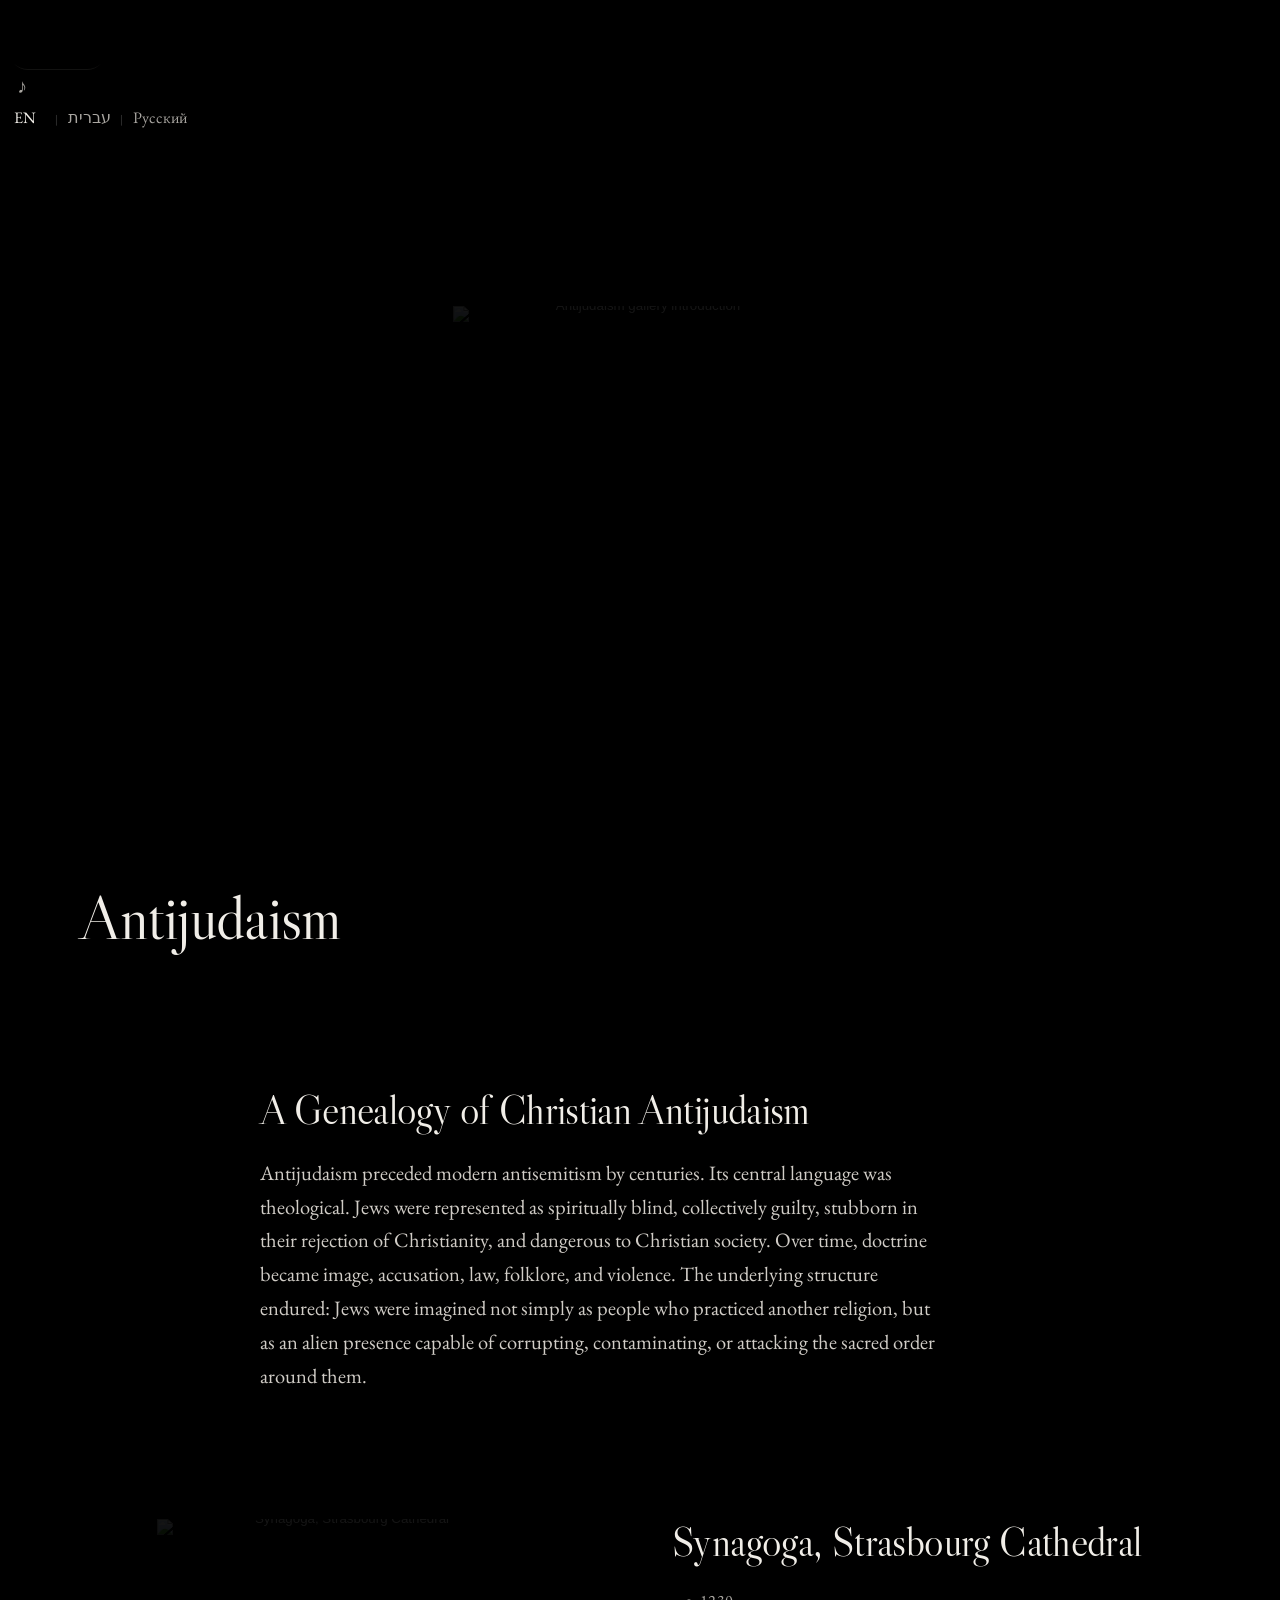
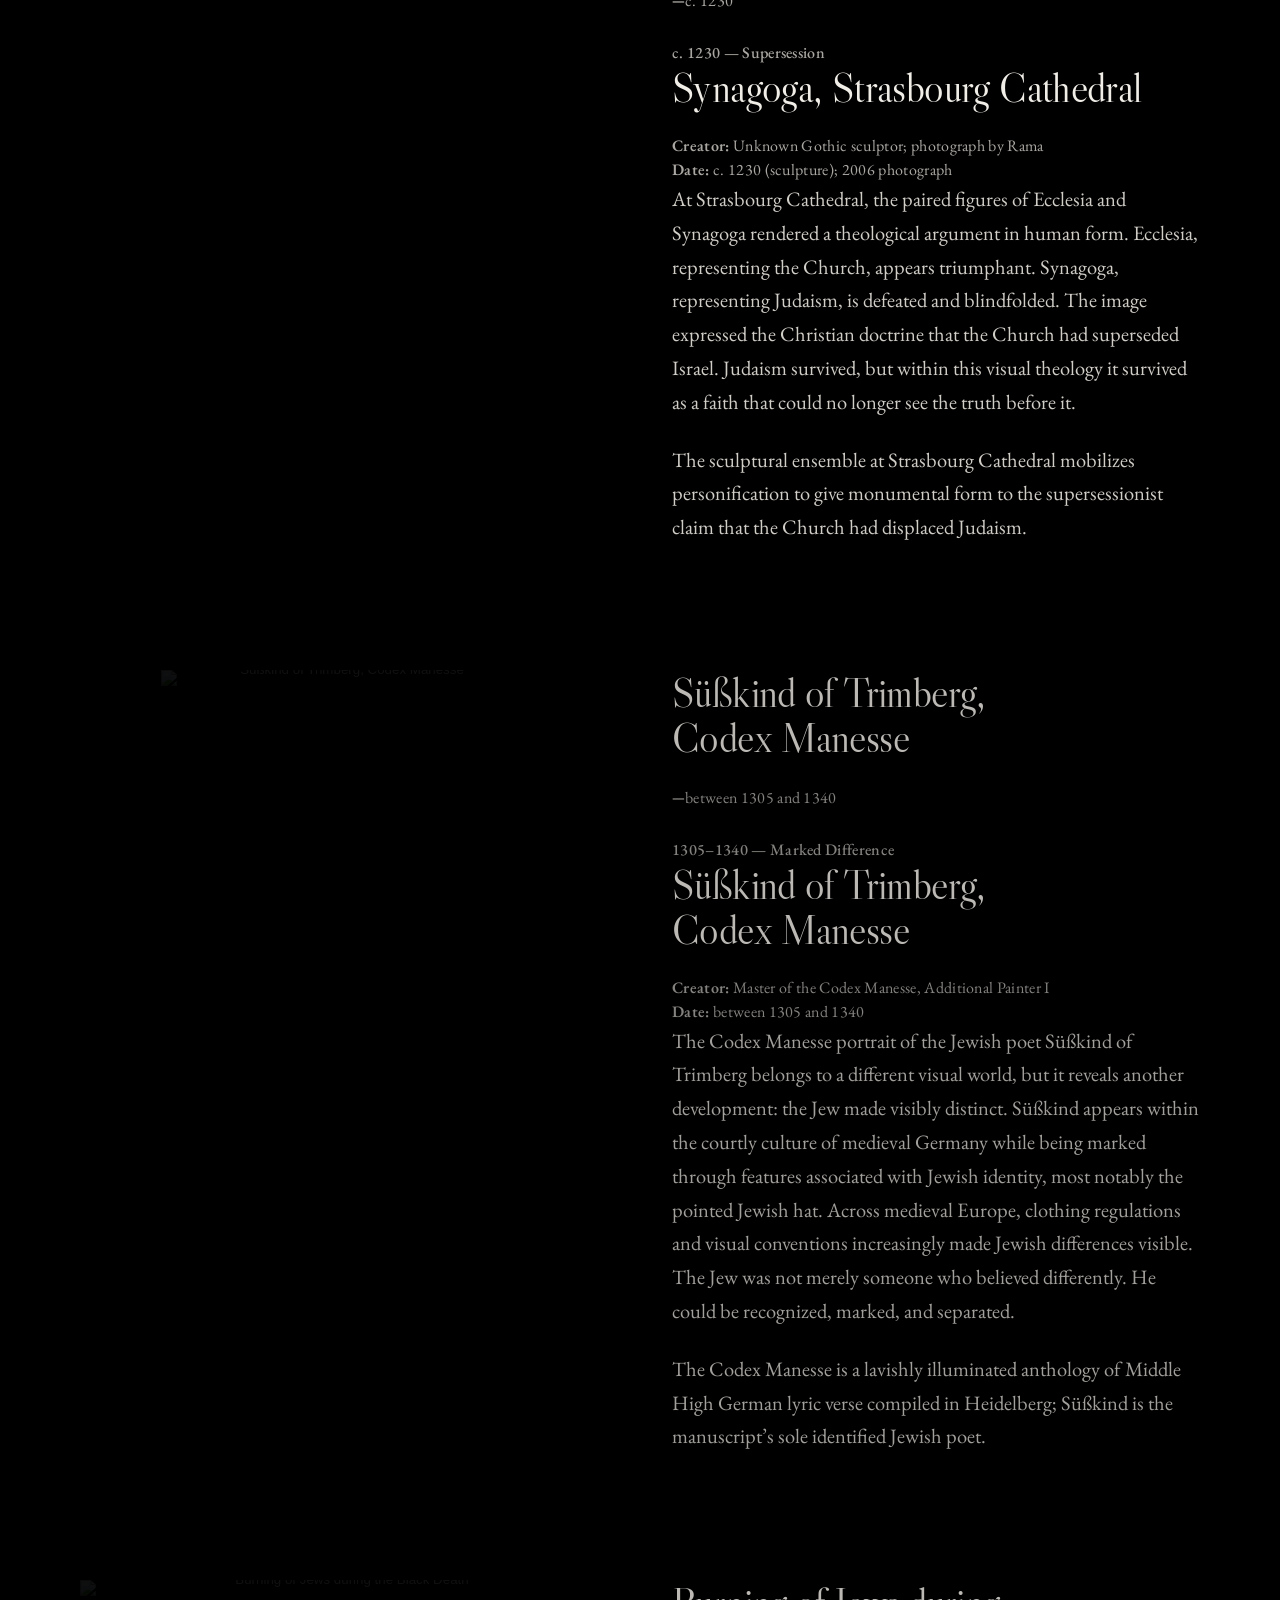
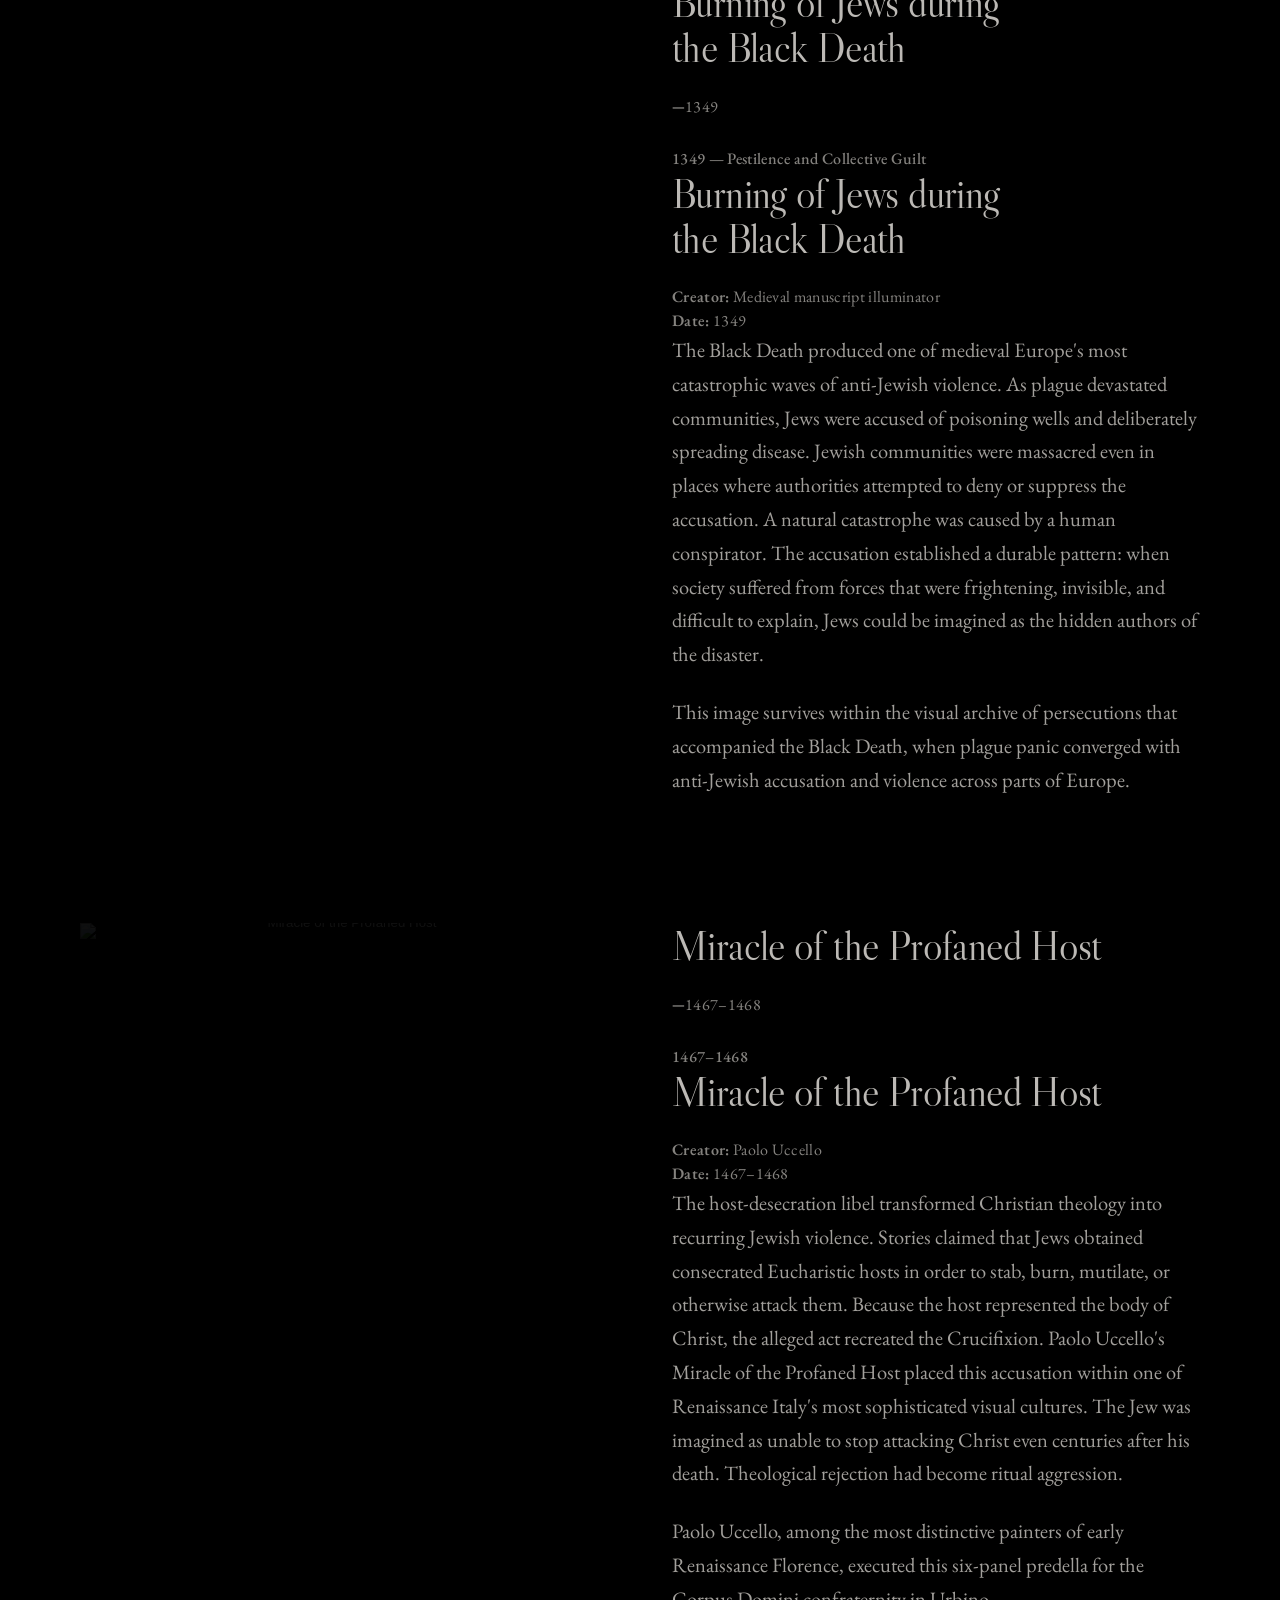
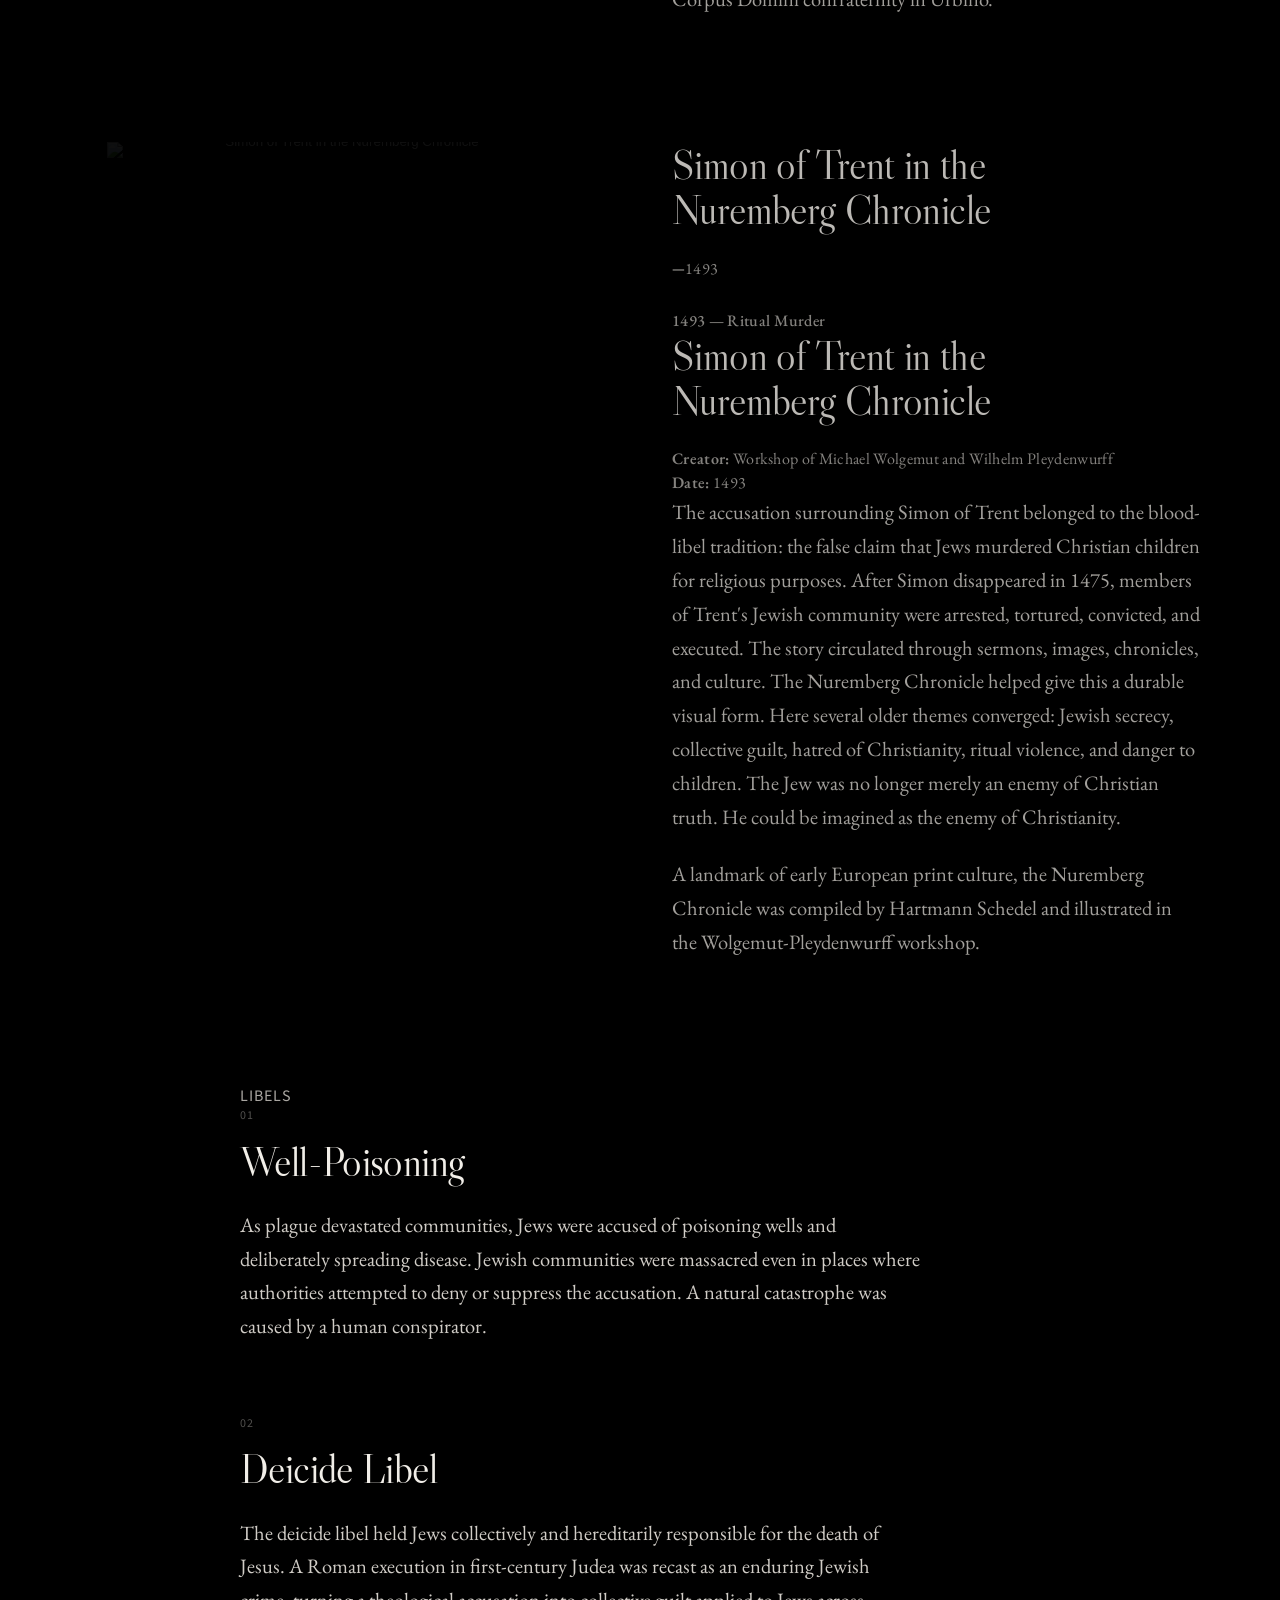
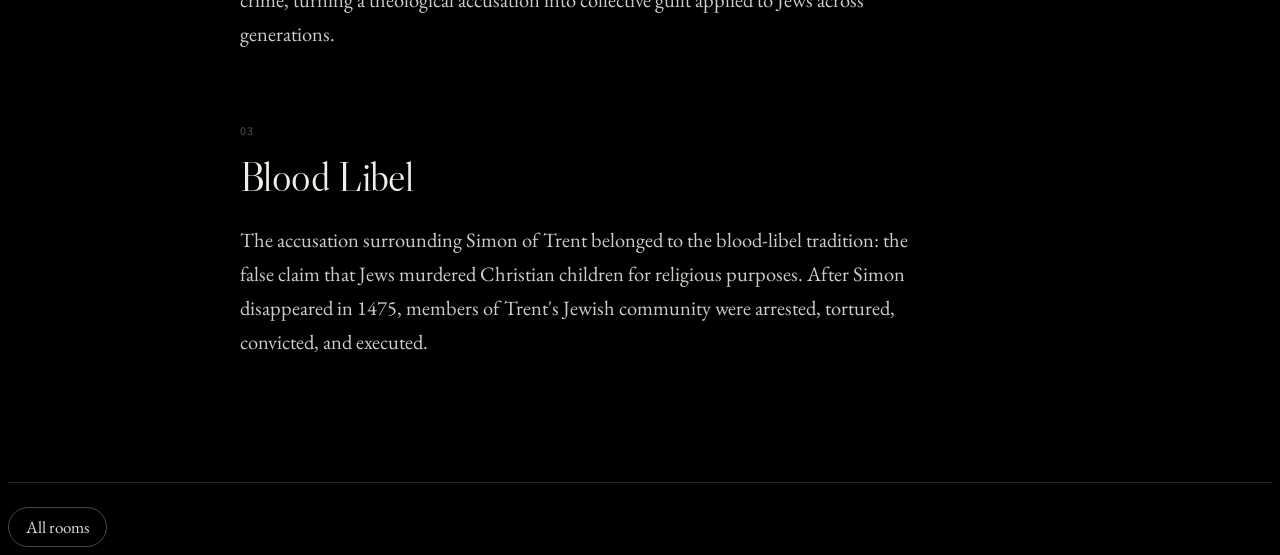
==== commit 1780ca69: "Remove entrance pills, artwork badges, and side chronology controls Keep the full exhibition, door l" ====
--- a/antijudaism.html
+++ b/antijudaism.html
@@ -421,7 +421,7 @@
 <script src="room-entry.js?v=20260929-entry-polish"></script>
 <link rel="stylesheet" href="https://fonts.googleapis.com/css2?family=EB+Garamond:wght@400;500&family=Noto+Serif+Hebrew:wght@400;500&display=swap"/>
 <script src="gallery-audio.js?v=20260929-entry-polish"></script>
-<link rel="stylesheet" href="gallery-finish.css?v=20260929-framework"/>
+<link rel="stylesheet" href="gallery-finish.css?v=20261011-clean-20260929-framework"/>
 </head>
 <body>
 <a class="skip-link" data-en="Skip to main content" data-he="דילוג לתוכן הראשי" data-ru="Перейти к основному содержанию" href="#gallery">Skip to main content</a>
@@ -454,7 +454,7 @@
 <div class="hero-container">
 <button aria-controls="lightbox" aria-haspopup="dialog" aria-label="Enlarge Antijudaism gallery introduction" class="art-box interactive-target exhibit-image-button" type="button">
 <span class="museum-frame"><picture class="responsive-art-picture"><source sizes="(max-width: 850px) 94vw, 46vw" srcset="antijudaism-1-720.webp 720w, home-antijudaism-1280.webp 1280w" type="image/webp"/><img alt="Antijudaism gallery introduction" class="gallery-image quality-hires" data-native-height="3072" data-native-width="2048" decoding="async" fetchpriority="high" height="3072" loading="eager" sizes="(max-width: 850px) 94vw, 46vw" src="antijudaism-1.jpg" width="2048"/></picture></span>
-<span aria-hidden="true" class="click-hint">+</span>
+
 </button>
 <div class="hero-header-text">
 <h1 class="hero-title wave-text" data-en="Antijudaism" data-he="אנטי-יהדות" data-ru="Антииудаизм">Antijudaism</h1>
@@ -470,7 +470,7 @@
 <div class="exhibition-container">
 <div class="exhibit-art-column"><button aria-controls="lightbox" aria-haspopup="dialog" aria-label="Examine Synagoga, Strasbourg Cathedral" class="art-box interactive-target exhibit-image-button" data-aria-en="Examine Synagoga, Strasbourg Cathedral" data-aria-he="בחינת היצירה: סינאגוגה, קתדרלת שטרסבורג" data-aria-ru="Рассмотреть: Синагога, Страсбургский собор" type="button">
 <span class="museum-frame"><picture class="responsive-art-picture"><source sizes="(max-width: 850px) 94vw, 46vw" srcset="antijudaism-1-720.webp 720w, antijudaism-1-1400.webp 1400w" type="image/webp"/><img alt="Synagoga, Strasbourg Cathedral" class="gallery-image quality-hires" data-native-height="3072" data-native-width="2048" decoding="async" height="3072" loading="lazy" sizes="(max-width: 850px) 94vw, 46vw" src="antijudaism-1.jpg" width="2048"/></picture></span>
-<span aria-hidden="true" class="click-hint">+</span>
+
 </button><div class="art-caption-inline"><h3 aria-level="2" class="art-caption-title wave-text" data-en="Synagoga, Strasbourg Cathedral" data-he="סינאגוגה, קתדרלת שטרסבורג" data-ru="Синагога, Страсбургский собор" role="heading">Synagoga, Strasbourg Cathedral</h3><span aria-hidden="true" class="art-caption-separator">—</span><span class="art-caption-date wave-text" data-en="c. 1230" data-he="1230" data-ru="1230">c. 1230</span></div></div>
 <div class="info-panel">
 <div class="info-category wave-text" data-en="c. 1230 — Supersession" data-he="בקירוב 1230 — תיאולוגיית ההחלפה" data-ru="ок. 1230 — Теология замещения">c. 1230 — Supersession</div>
@@ -488,7 +488,7 @@
 <div class="exhibition-container">
 <div class="exhibit-art-column"><button aria-controls="lightbox" aria-haspopup="dialog" aria-label="Examine Süßkind of Trimberg, Codex Manesse" class="art-box interactive-target exhibit-image-button" data-aria-en="Examine Süßkind of Trimberg, Codex Manesse" data-aria-he="בחינת היצירה: זיסקינד מטרימברג, קודקס מאנסה" data-aria-ru="Рассмотреть: Зюскинд фон Тримберг, Кодекс Манессе" type="button">
 <span class="museum-frame"><picture class="responsive-art-picture"><source sizes="(max-width: 850px) 94vw, 46vw" srcset="antijudaism-2-720.webp 720w, antijudaism-2-1400.webp 1400w" type="image/webp"/><img alt="Süßkind of Trimberg, Codex Manesse" class="gallery-image quality-hires" data-native-height="1464" data-native-width="958" decoding="async" height="1464" loading="lazy" sizes="(max-width: 850px) 94vw, 46vw" src="antijudaism-2.jpg" width="958"/></picture></span>
-<span aria-hidden="true" class="click-hint">+</span>
+
 </button><div class="art-caption-inline"><h3 aria-level="2" class="art-caption-title wave-text" data-en="Süßkind of Trimberg, Codex Manesse" data-he="זיסקינד מטרימברג, קודקס מאנסה" data-ru="Зюскинд фон Тримберг, Кодекс Манессе" role="heading">Süßkind of Trimberg, Codex Manesse</h3><span aria-hidden="true" class="art-caption-separator">—</span><span class="art-caption-date wave-text" data-en="between 1305 and 1340" data-he="בין 1305 ל־1340" data-ru="между 1305 и 1340 годами">between 1305 and 1340</span></div></div>
 <div class="info-panel">
 <div class="info-category wave-text" data-en="1305–1340 — Marked Difference" data-he="1305–1340 — שוני מסומן" data-ru="1305–1340 — Обозначенное различие">1305–1340 — Marked Difference</div>
@@ -506,7 +506,7 @@
 <div class="exhibition-container">
 <div class="exhibit-art-column"><button aria-controls="lightbox" aria-haspopup="dialog" aria-label="Examine Burning of Jews during the Black Death" class="art-box interactive-target exhibit-image-button" data-aria-en="Examine Burning of Jews during the Black Death" data-aria-he="בחינת היצירה: שריפת יהודים בזמן המוות השחור" data-aria-ru="Рассмотреть: Сожжение евреев во время Чёрной смерти" type="button">
 <span class="museum-frame"><picture class="responsive-art-picture"><source sizes="(max-width: 850px) 94vw, 46vw" srcset="antijudaism-3-720.webp 720w, antijudaism-3-1400.webp 1400w" type="image/webp"/><img alt="Burning of Jews during the Black Death" class="gallery-image quality-hires" data-native-height="1001" data-native-width="1473" decoding="async" height="1001" loading="lazy" sizes="(max-width: 850px) 94vw, 46vw" src="antijudaism-3.jpg" width="1473"/></picture></span>
-<span aria-hidden="true" class="click-hint">+</span>
+
 </button><div class="art-caption-inline"><h3 aria-level="2" class="art-caption-title wave-text" data-en="Burning of Jews during the Black Death" data-he="שריפת יהודים בזמן המוות השחור" data-ru="Сожжение евреев во время Чёрной смерти" role="heading">Burning of Jews during the Black Death</h3><span aria-hidden="true" class="art-caption-separator">—</span><span class="art-caption-date wave-text" data-en="1349" data-he="1349" data-ru="1349">1349</span></div></div>
 <div class="info-panel">
 <div class="info-category wave-text" data-en="1349 — Pestilence and Collective Guilt" data-he="1349 — מגפה ואשמה קולקטיבית" data-ru="1349 — Мор и коллективная вина">1349 — Pestilence and Collective Guilt</div>
@@ -524,7 +524,7 @@
 <div class="exhibition-container">
 <div class="exhibit-art-column"><button aria-controls="lightbox" aria-haspopup="dialog" aria-label="Examine Miracle of the Profaned Host" class="art-box interactive-target exhibit-image-button" data-aria-en="Examine Miracle of the Profaned Host" data-aria-he="בחינת היצירה: נס חילול לחם הקודש" data-aria-ru="Рассмотреть: Чудо с осквернённой гостией" type="button">
 <span class="museum-frame"><picture class="responsive-art-picture"><source sizes="(max-width: 850px) 94vw, 46vw" srcset="antijudaism-4-720.webp 720w, antijudaism-4-1400.webp 1400w" type="image/webp"/><img alt="Miracle of the Profaned Host" class="gallery-image quality-standard" data-native-height="647" data-native-width="1161" decoding="async" height="647" loading="lazy" sizes="(max-width: 850px) 94vw, 46vw" src="antijudaism-4.jpg" width="1161"/></picture></span>
-<span aria-hidden="true" class="click-hint">+</span>
+
 </button><div class="art-caption-inline"><h3 aria-level="2" class="art-caption-title wave-text" data-en="Miracle of the Profaned Host" data-he="נס חילול לחם הקודש" data-ru="Чудо с осквернённой гостией" role="heading">Miracle of the Profaned Host</h3><span aria-hidden="true" class="art-caption-separator">—</span><span class="art-caption-date wave-text" data-en="1467–1468" data-he="1467–1468" data-ru="1467–1468">1467–1468</span></div></div>
 <div class="info-panel">
 <div class="info-category wave-text" data-en="1467–1468" data-he="1467–1468" data-ru="1467–1468">1467–1468</div>
@@ -542,7 +542,7 @@
 <div class="exhibition-container">
 <div class="exhibit-art-column"><button aria-controls="lightbox" aria-haspopup="dialog" aria-label="Examine Simon of Trent in the Nuremberg Chronicle" class="art-box interactive-target exhibit-image-button" data-aria-en="Examine Simon of Trent in the Nuremberg Chronicle" data-aria-he="בחינת היצירה: סימון מטרנטו בכרוניקת נירנברג" data-aria-ru="Рассмотреть: Симон Трентский в Нюрнбергской хронике" type="button">
 <span class="museum-frame"><picture class="responsive-art-picture"><source sizes="(max-width: 850px) 94vw, 46vw" srcset="antijudaism-5-720.webp 474w" type="image/webp"/><img alt="Simon of Trent in the Nuremberg Chronicle" class="gallery-image quality-source-limited" data-native-height="474" data-native-width="474" decoding="async" height="474" loading="lazy" sizes="(max-width: 850px) 94vw, 46vw" src="antijudaism-5.jpg" width="474"/></picture></span>
-<span aria-hidden="true" class="click-hint">+</span>
+
 </button><div class="art-caption-inline"><h3 aria-level="2" class="art-caption-title wave-text" data-en="Simon of Trent in the Nuremberg Chronicle" data-he="סימון מטרנטו בכרוניקת נירנברג" data-ru="Симон Трентский в Нюрнбергской хронике" role="heading">Simon of Trent in the Nuremberg Chronicle</h3><span aria-hidden="true" class="art-caption-separator">—</span><span class="art-caption-date wave-text" data-en="1493" data-he="1493" data-ru="1493">1493</span></div></div>
 <div class="info-panel">
 <div class="info-category wave-text" data-en="1493 — Ritual Murder" data-he="1493 — רצח פולחני" data-ru="1493 — Ритуальное убийство">1493 — Ritual Murder</div>
--- a/gallery-finish.css
+++ b/gallery-finish.css
@@ -128,3 +128,22 @@
   object-fit:contain!important;
   object-position:center!important;
 }
+
+/* Remove the added rail and artwork navigation badges. */
+html body.gallery-design #museum-wayfinder,
+html body.gallery-design .chronology-rail,
+html body.gallery-design .timeline-marker,
+html body.gallery-design .click-hint,
+html body.gallery-design .museum-object-link,
+html body.gallery-design #main-content .era-card .room-pill,
+html body.gallery-design #main-content .era-arrow {display:none!important}
+html body.gallery-design #gallery::before,
+html body.gallery-design #gallery::after,
+html body.gallery-design .timeline-section::before,
+html body.gallery-design .timeline-section::after,
+html body.gallery-design .timeline-section .exhibition-container::after,
+html body.gallery-design .info-panel::before,
+html body.gallery-design .info-block::before,
+html body.gallery-design .info-block::after {display:none!important;content:none!important}
+html body.gallery-design .info-block,
+html body.gallery-design .history-panel {border-left:0!important;border-right:0!important}
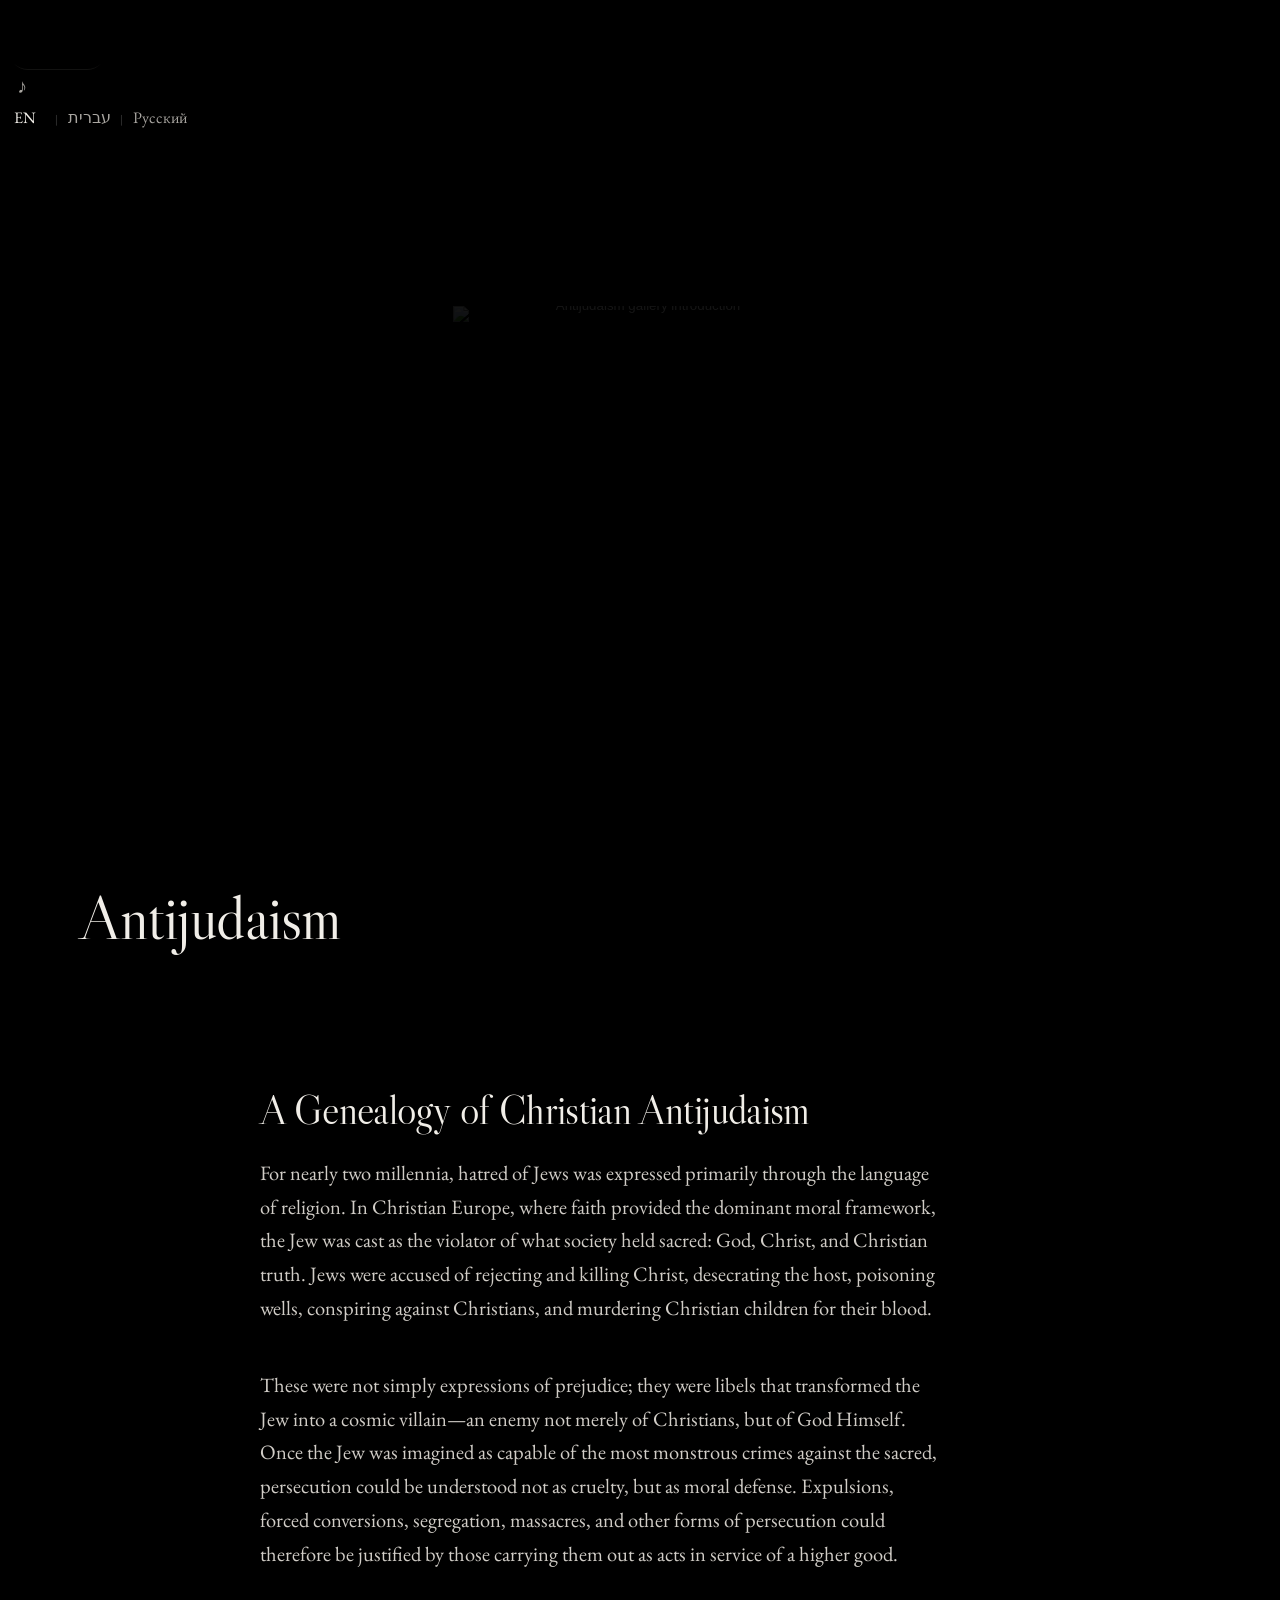
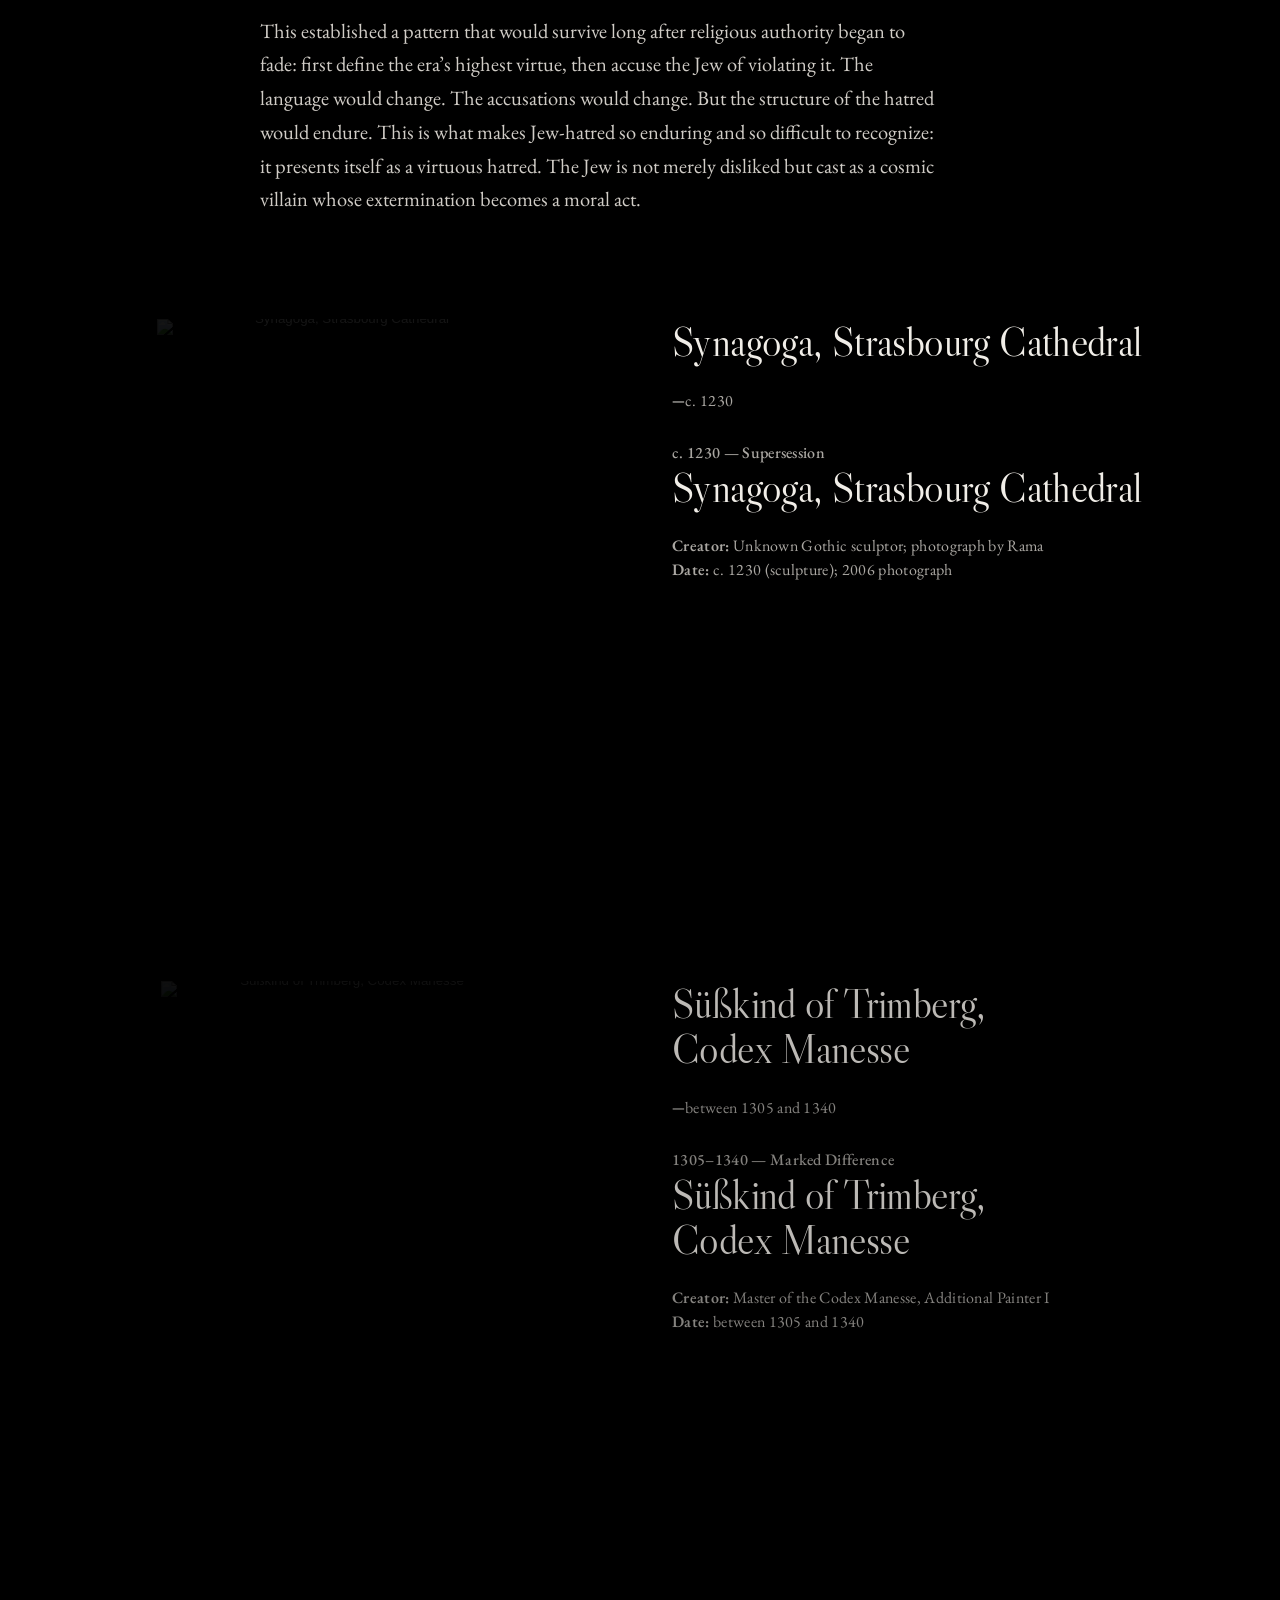
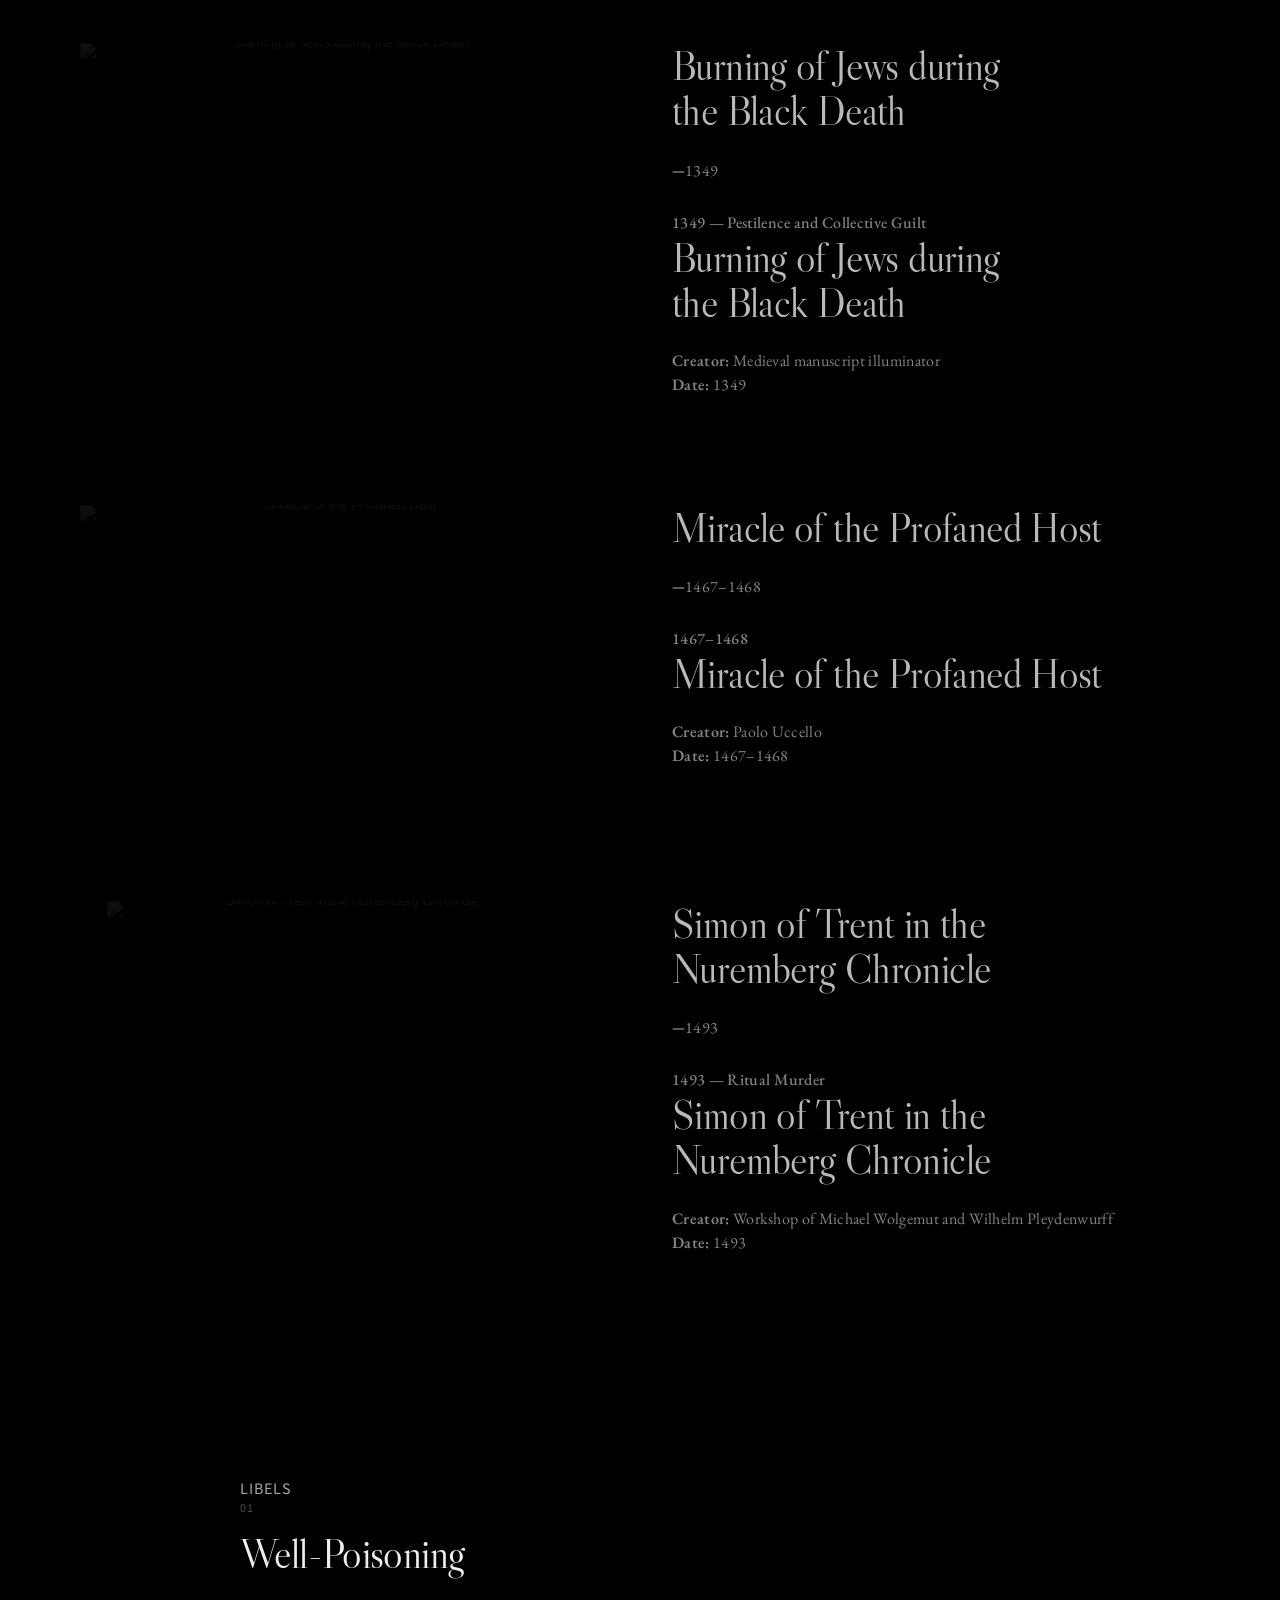
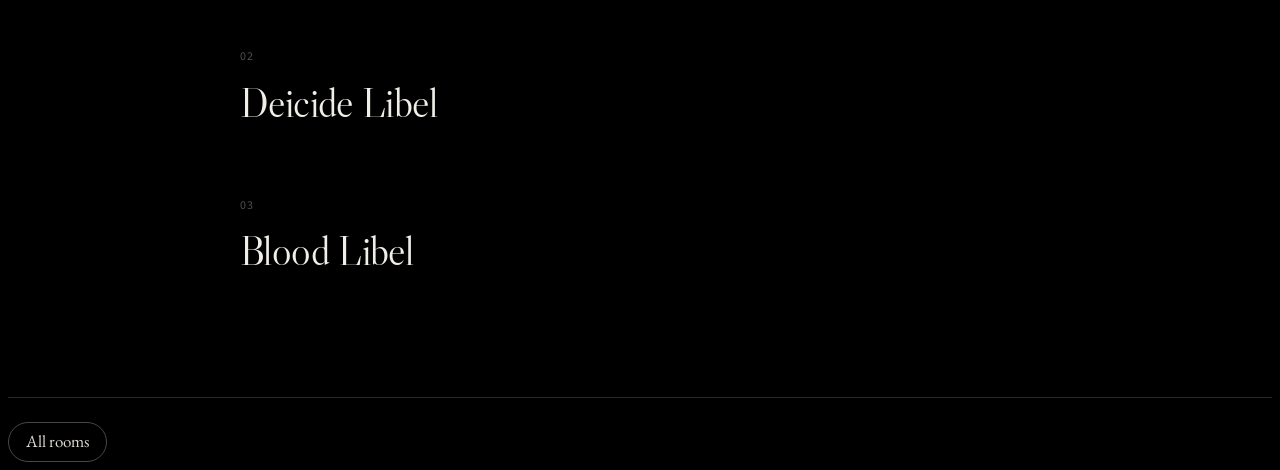
==== commit 4e7c7c6e: "Match the complete Three Eras exhibition with three visible image doors Use the reviewed Three Eras " ====
--- a/antijudaism.html
+++ b/antijudaism.html
@@ -1,566 +1,556 @@
-<!DOCTYPE html>
-
-<html dir="ltr" lang="en">
-<head>
-<meta charset="utf-8"/>
-<meta content="width=device-width, initial-scale=1.0, viewport-fit=cover" name="viewport"/><meta content="dark" name="color-scheme"/>
-<title>Antijudaism | Jew-Hatred Exhibition</title>
-<!-- STOPAZ SEO START -->
-<meta content="A museum-style educational genealogy of Christian antijudaism, explored through primary-source images, historical context, and recurring libels." name="description"/>
-<meta content="index,follow,max-image-preview:large" name="robots"/>
-<meta content="#17171a" name="theme-color"/>
-<link href="https://kilejones-alt.github.io/Exhibit-Full/antijudaism.html" rel="canonical"/>
-<meta content="website" property="og:type"/>
-<meta content="Stop Antizionism" property="og:site_name"/>
-<meta content="Antijudaism | Jew-Hatred Exhibition" property="og:title"/>
-<meta content="A museum-style educational genealogy of Christian antijudaism, explored through primary-source images, historical context, and recurring libels." property="og:description"/>
-<meta content="https://kilejones-alt.github.io/Exhibit-Full/antijudaism.html" property="og:url"/>
-<meta content="https://kilejones-alt.github.io/Exhibit-Full/antijudaism-1.jpg" property="og:image"/>
-<meta content="Antijudaism gallery — Stop Antizionism exhibition" property="og:image:alt"/>
-<meta content="en_US" property="og:locale"/>
-<meta content="summary_large_image" name="twitter:card"/>
-<meta content="Antijudaism | Jew-Hatred Exhibition" name="twitter:title"/>
-<meta content="A museum-style educational genealogy of Christian antijudaism, explored through primary-source images, historical context, and recurring libels." name="twitter:description"/>
-<meta content="https://kilejones-alt.github.io/Exhibit-Full/antijudaism-1.jpg" name="twitter:image"/>
-<!-- STOPAZ SEO END -->
-<link href="https://fonts.googleapis.com" rel="preconnect"/>
-<link crossorigin="" href="https://fonts.gstatic.com" rel="preconnect"/>
-<link href="https://fonts.googleapis.com/css2?family=EB+Garamond:wght@400;500&amp;family=Libre+Caslon+Display&amp;family=Cormorant+Garamond:wght@400;500;600&amp;family=Source+Sans+3:opsz,wght@8..60,300;8..60,400;8..60,500;8..60,600&amp;display=swap" rel="stylesheet"/>
-<!-- MINIMALIST GALLERY FAVICON -->
-<link href="data:image/svg+xml;utf8,&lt;svg xmlns='http://www.w3.org/2000/svg' viewBox='0 0 100 100'&gt;&lt;rect width='100' height='100' fill='%2317171a'/&gt;&lt;rect x='30' y='30' width='40' height='40' fill='%23ffffff'/&gt;&lt;/svg&gt;" rel="icon"/>
-<link as="image" fetchpriority="high" href="antijudaism-1-720.webp" imagesizes="(max-width: 850px) 94vw, 46vw" imagesrcset="antijudaism-1-720.webp 720w, home-antijudaism-1280.webp 1280w" rel="preload" type="image/webp"/>
-<link href="gallery-core.css" rel="stylesheet"/>
-<style id="compact-controls-2026-08-15">
-/* Smaller, quieter language/audio controls. */
-.controls-nav{gap:.5rem!important}
-.nav-box{font-size:.67rem!important;letter-spacing:1.05px!important;padding:4px 7px!important;gap:.24rem!important;min-height:0!important}
-.lang-btn,.audio-btn,.home-btn{min-width:34px!important;min-height:34px!important;padding:0 4px!important}
-@media(max-width:720px){
-  .controls-nav{gap:.3rem!important}
-  .nav-box{font-size:.61rem!important;letter-spacing:.7px!important;padding:3px 5px!important;gap:.1rem!important}
-  .lang-btn,.audio-btn,.home-btn{min-width:36px!important;min-height:36px!important;padding:0 3px!important}
-}
-</style>
-<style id="award-gallery-polish">
-/* Exhibition polish: responsive archival imagery, source-aware zoom, quieter chrome. */
-.responsive-art-picture{display:block;width:100%;height:auto}
-.museum-frame>.responsive-art-picture{display:flex;width:100%;align-items:flex-start;justify-content:center}
-
-.museum-frame img.gallery-image{
-  --active-zoom:1.075;
-  --hover-zoom:1.105;
-  opacity:.08;
-  filter:blur(7px) brightness(.88) contrast(1.01);
-  transition:opacity .9s cubic-bezier(.16,1,.3,1),filter 1.25s ease,transform 9.5s cubic-bezier(.16,1,.3,1)!important;
-  animation:archivalImageFailsafe .65s 3s forwards;
-  backface-visibility:hidden;
-}
-.museum-frame img.gallery-image.is-loaded{
-  opacity:1;
-  filter:brightness(1) contrast(1.05);
-}
-.museum-frame img.gallery-image.quality-source-limited{
-  --active-zoom:1.018;
-  --hover-zoom:1.035;
-  width:100%;
-  max-width:min(86%,var(--native-display-max,680px));
-  max-height:72vh;
-  margin:auto;
-}
-.museum-frame img.gallery-image.quality-standard{
-  --active-zoom:1.052;
-  --hover-zoom:1.082;
-}
-.museum-frame img.gallery-image.quality-hires{
-  --active-zoom:1.075;
-  --hover-zoom:1.105;
-}
-.art-box.art-in-view .museum-frame img.gallery-image.is-loaded{
-  transform:scale(var(--active-zoom));
-  filter:brightness(1.045) contrast(1.07);
-}
-.art-box:hover .museum-frame img.gallery-image.is-loaded,
-.art-box:focus-visible .museum-frame img.gallery-image.is-loaded{
-  transform:scale(var(--hover-zoom));
-  filter:brightness(1.085) contrast(1.085);
-}
-@keyframes archivalImageFailsafe{to{opacity:1;filter:brightness(1) contrast(1.05)}}
-
-/* The enlargement affordance is a quiet museum-viewer mark, not a web badge. */
-.click-hint{
-  width:31px!important;
-  height:31px!important;
-  padding:0!important;
-  display:grid!important;
-  place-items:center;
-  border-radius:50%!important;
-  font-size:0!important;
-  letter-spacing:0!important;
-  color:transparent!important;
-  background:rgba(14,14,18,.62)!important;
-  border:1px solid rgba(255,255,255,.12)!important;
-  opacity:.36!important;
-  transform:none!important;
-  backdrop-filter:blur(10px);
-  box-shadow:0 6px 18px rgba(0,0,0,.18);
-  transition:opacity .45s ease,transform .55s cubic-bezier(.16,1,.3,1),border-color .45s ease!important;
-}
-.click-hint::before{
-  content:'+';
-  color:rgba(255,255,255,.86);
-  font:300 18px/1 -apple-system,BlinkMacSystemFont,"Segoe UI",sans-serif;
-  transform:translateY(-1px);
-}
-.art-box:hover .click-hint,.art-box:focus-visible .click-hint{
-  opacity:.82!important;
-  transform:scale(1.08)!important;
-  border-color:rgba(255,255,255,.24)!important;
-}
-
-/* Fixed controls recede while viewing the work; hover/focus restores them immediately. */
-.controls-nav{
-  transform-origin:top right;
-  transition:opacity .42s ease,transform .55s cubic-bezier(.16,1,.3,1),filter .42s ease!important;
-}
-[dir="rtl"] .controls-nav{transform-origin:top left}
-.controls-nav.chrome-quiet{
-  opacity:.43;
-  transform:translateY(-2px) scale(.91);
-  filter:saturate(.82);
-}
-.controls-nav.chrome-moving{
-  opacity:.17;
-  transform:translateY(-5px) scale(.86);
-}
-.controls-nav.chrome-quiet .nav-box,
-.controls-nav.chrome-moving .nav-box{
-  background:rgba(18,18,22,.32);
-  border-color:rgba(255,255,255,.045);
-  box-shadow:none;
-}
-.controls-nav:hover,.controls-nav:focus-within{
-  opacity:1!important;
-  transform:none!important;
-  filter:none!important;
-}
-@media(max-width:850px){
-  .controls-nav.chrome-quiet{opacity:.62;transform:scale(.94)}
-  .controls-nav.chrome-moving{opacity:.34;transform:scale(.91)}
-  .museum-frame img.gallery-image.quality-source-limited{max-width:min(92%,var(--native-display-max,680px))}
-}
-@media(prefers-reduced-motion:reduce){
-  .museum-frame img.gallery-image{opacity:1!important;filter:brightness(1) contrast(1.05)!important;animation:none!important;transition:none!important}
-  .controls-nav{transition:none!important}
-}
-</style>
-<style id="final-exhibition-system">
-:root{--museum-sans:"Source Sans 3",-apple-system,BlinkMacSystemFont,"Segoe UI",sans-serif;--museum-serif:"Cormorant Garamond",Georgia,"Times New Roman",serif;--oxblood:#74262d;--oxblood-soft:rgba(116,38,45,.72)}
-body{font-family:var(--museum-sans);font-optical-sizing:auto}
-.hero-title,.info-title{font-family:var(--museum-serif);font-weight:500;letter-spacing:.005em}
-.info-title{font-size:clamp(1.9rem,2.65vw,2.35rem);line-height:1.04;text-transform:none}
-.hero-title{font-size:clamp(3.25rem,5vw,4.65rem);line-height:.98}
-.info-category,.info-meta,.info-block h4,.history-panel h4,.timeline-node,.chronology-rail,.viewer-toolbar,.provenance-record{font-family:var(--museum-sans)}
-.timeline-node{font-weight:600;letter-spacing:.16em;text-transform:uppercase;font-variant-caps:all-small-caps}
-.info-block h4,.history-panel h4{font-weight:600;letter-spacing:.13em;text-transform:uppercase}
-.info-meta{font-weight:400}
-.info-meta strong{font-weight:600}
-.info-category{font-weight:500;letter-spacing:.12em}
-.wave-p{font-size:clamp(.98rem,1.05vw,1.04rem);line-height:1.56;letter-spacing:.002em}
-
-/* History is a compact interpretive note under the artwork column only. */
-.history-panel{min-height:0!important;padding:.72rem .9rem .78rem!important;margin-top:clamp(.75rem,1.2vw,1rem)!important;border-color:rgba(255,255,255,.045)!important;background:rgba(255,255,255,.015)!important}
-.history-panel .wave-p{font-size:clamp(.94rem,1vw,.99rem);line-height:1.48}
-
-/* The chronology records the visitor's passage: gray future, oxblood completed path. */
-.timeline-section{--timeline-progress:0%;--focus-opacity:.86;--focus-brightness:.94}
-.timeline-section::before{background:rgba(255,255,255,.075)!important}
-.timeline-section::after{content:"";position:absolute;left:50%;top:0;width:1px;height:var(--timeline-progress);transform:translateX(-50%);background:linear-gradient(to bottom,rgba(116,38,45,.18),var(--oxblood-soft));pointer-events:none;z-index:0}
-.timeline-section .exhibition-container{opacity:var(--focus-opacity);filter:brightness(var(--focus-brightness)) saturate(.92);transition:opacity .75s cubic-bezier(.16,1,.3,1),filter .75s ease}
-.timeline-section.timeline-active .exhibition-container{opacity:1;filter:none}
-.timeline-node{position:relative}
-.timeline-node::after{content:"";position:absolute;left:50%;bottom:-.42rem;width:4px;height:4px;border-radius:50%;transform:translateX(-50%) scale(.55);background:transparent;transition:background .6s ease,transform .6s cubic-bezier(.16,1,.3,1),box-shadow .6s ease}
-.timeline-active .timeline-node::after{background:var(--oxblood);transform:translateX(-50%) scale(1);box-shadow:0 0 0 4px rgba(116,38,45,.08)}
-.timeline-active .timeline-node{border-color:rgba(255,255,255,.16)!important;box-shadow:0 12px 30px rgba(0,0,0,.28)!important}
-
-/* Archive is an expandable provenance drawer, not another equal-weight card. */
-.archive-provenance-block{padding:0!important;overflow:visible;background:rgba(255,255,255,.012)!important}
-.archive-provenance-block>h4,.archive-provenance-block>.wave-p{display:none!important}
-.archive-drawer{width:100%;border:0}
-.archive-drawer summary{list-style:none;cursor:pointer;padding:.8rem .95rem .82rem;display:flex;align-items:center;justify-content:space-between;gap:1rem;color:#c6c6d0;font-size:.76rem;letter-spacing:1.4px;text-transform:uppercase;user-select:none}
-.archive-drawer summary::-webkit-details-marker{display:none}
-.archive-drawer summary::after{content:"+";font-size:1rem;font-weight:300;color:rgba(255,255,255,.52);transition:transform .45s cubic-bezier(.16,1,.3,1),color .45s ease}
-.archive-drawer[open] summary::after{transform:rotate(45deg);color:#fff}
-.provenance-record{padding:0 .95rem .95rem;border-top:1px solid rgba(255,255,255,.04);font-size:.82rem;line-height:1.42;color:#cfcfd7}
-.provenance-row{display:grid;grid-template-columns:minmax(6.6rem,.36fr) 1fr;gap:.8rem;padding:.55rem 0;border-bottom:1px solid rgba(255,255,255,.035)}
-.provenance-row:last-child{border-bottom:0}
-.provenance-key{font-size:.68rem;letter-spacing:1.2px;text-transform:uppercase;color:#83838f}
-.provenance-value{color:#e7e7ed;overflow-wrap:anywhere}
-
-/* Edge chronology: almost absent until the visitor asks for it. */
-.chronology-rail{position:fixed;left:0;top:50%;transform:translateY(-50%);z-index:88;display:flex;align-items:stretch;color:#9b9ba6}
-.chronology-current{display:none}
-.chronology-list{display:flex;flex-direction:column;gap:1px;padding:.45rem .38rem .45rem .25rem;background:linear-gradient(to right,rgba(15,15,19,.76),rgba(15,15,19,.08));backdrop-filter:blur(10px);opacity:.22;transform:translateX(calc(-100% + 8px));transition:opacity .45s ease,transform .55s cubic-bezier(.16,1,.3,1)}
-.chronology-rail:hover .chronology-list,.chronology-rail:focus-within .chronology-list{opacity:.96;transform:translateX(0)}
-.chronology-item{appearance:none;border:0;background:none;color:inherit;font:500 .67rem/1 var(--museum-sans);letter-spacing:1.3px;padding:.34rem .42rem .34rem .65rem;text-align:left;cursor:pointer;position:relative;white-space:nowrap}
-.chronology-item::before{content:"";position:absolute;left:.1rem;top:50%;width:3px;height:3px;border-radius:50%;background:rgba(255,255,255,.18);transform:translateY(-50%);transition:background .4s ease,transform .4s ease}
-.chronology-item.is-active{color:#fff}
-.chronology-item.is-active::before{background:var(--oxblood);transform:translateY(-50%) scale(1.25)}
-
-/* Full-screen object viewer. It uses the original source image, then lets the visitor inspect it. */
-#lightbox{padding:0!important;background:rgba(7,7,10,.985)!important;backdrop-filter:blur(18px)!important;overflow:hidden}
-#object-viewer-stage{position:absolute;inset:0;display:grid;place-items:center;overflow:hidden;touch-action:none;cursor:grab}
-#object-viewer-stage.is-dragging{cursor:grabbing}
-#lightbox-img{max-width:92vw!important;max-height:88svh!important;width:auto;height:auto;border:0!important;box-shadow:0 28px 90px rgba(0,0,0,.78)!important;transform-origin:center center;transition:none!important;will-change:transform;user-select:none;-webkit-user-drag:none}
-#lightbox.active #lightbox-img{transform:none}
-#lightbox-close{z-index:5;top:max(.7rem,env(safe-area-inset-top))!important;right:max(.8rem,env(safe-area-inset-right))!important;width:42px!important;height:42px!important;font:300 1.8rem/1 var(--museum-sans)!important;border:1px solid rgba(255,255,255,.1)!important;background:rgba(10,10,14,.42)!important;backdrop-filter:blur(12px);border-radius:50%;display:grid;place-items:center;padding:0!important}
-.viewer-toolbar{position:absolute;z-index:5;left:50%;bottom:max(1rem,env(safe-area-inset-bottom));transform:translateX(-50%);display:flex;align-items:center;gap:.2rem;padding:.28rem;background:rgba(10,10,14,.52);border:1px solid rgba(255,255,255,.08);border-radius:999px;backdrop-filter:blur(14px)}
-.viewer-tool{appearance:none;border:0;background:transparent;color:#d8d8e0;width:36px;height:34px;border-radius:999px;font:400 1rem/1 var(--museum-sans);cursor:pointer}
-.viewer-tool:hover,.viewer-tool:focus-visible{background:rgba(255,255,255,.07);color:#fff}
-.viewer-provenance{position:absolute;z-index:5;left:max(1rem,env(safe-area-inset-left));bottom:max(1rem,env(safe-area-inset-bottom));width:min(28rem,calc(100vw - 2rem));color:#d7d7de}
-.viewer-provenance summary{list-style:none;cursor:pointer;display:inline-flex;align-items:center;gap:.6rem;padding:.48rem .7rem;border:1px solid rgba(255,255,255,.08);background:rgba(10,10,14,.48);backdrop-filter:blur(14px);border-radius:2px;font:.66rem/1 var(--museum-sans);letter-spacing:1.5px;text-transform:uppercase}
-.viewer-provenance summary::-webkit-details-marker{display:none}
-.viewer-provenance-panel{margin-top:.45rem;padding:.85rem .95rem;background:rgba(10,10,14,.88);border:1px solid rgba(255,255,255,.08);backdrop-filter:blur(16px);font:.82rem/1.45 var(--museum-sans)}
-#lightbox-caption{position:absolute;z-index:4;top:max(1.1rem,env(safe-area-inset-top));left:50%;transform:translateX(-50%);margin:0!important;max-width:min(58vw,760px);font-family:var(--museum-serif);font-size:clamp(1rem,1.6vw,1.35rem)!important;letter-spacing:.01em!important;text-transform:none!important;color:rgba(255,255,255,.78)!important;pointer-events:none}
-#lightbox-caption{display:flex;flex-direction:column;align-items:center;gap:.2rem;text-align:center}
-.viewer-caption-title{font-family:var(--museum-serif)}
-.viewer-caption-date{font:500 .62rem/1.2 var(--museum-sans);letter-spacing:1.45px;text-transform:uppercase;color:rgba(255,255,255,.48)}
-
-/* Mobile is deliberately recomposed rather than a squeezed desktop installation. */
-@media(max-width:850px){
-  .exhibition-section{padding:4.35rem .9rem 5.2rem!important;min-height:auto!important}
-  .exhibition-container{display:flex!important;flex-direction:column!important;gap:1rem!important;padding:0!important}
-  .art-box{order:1;width:100%;margin:0!important}
-  .info-panel,.timeline-art-right .info-panel{order:2;width:100%;padding:0!important;gap:.68rem!important}
-  .history-panel,.timeline-art-right .history-panel{order:3;width:100%!important;margin-top:.25rem!important;padding:.72rem .82rem .78rem!important}
-  .museum-frame{min-height:0!important;max-height:70svh!important}
-  .museum-frame>.responsive-art-picture{max-height:70svh}
-  .museum-frame img.gallery-image{max-height:70svh!important;max-width:100%!important;width:auto!important}
-  .museum-frame img.gallery-image.quality-source-limited{max-width:min(92%,var(--native-display-max,680px))!important}
-  .info-category{margin-top:.35rem}
-  .info-title{font-size:clamp(2rem,9vw,2.75rem);line-height:1}
-  .info-meta{font-size:.9rem}
-  .info-block{padding:.78rem .88rem .82rem!important}
-  .timeline-section::before,.timeline-section::after,.timeline-section .exhibition-container::after,.timeline-marker{display:none!important}
-  .timeline-section .exhibition-container{opacity:1!important;filter:none!important}
-  .chronology-rail{left:max(.65rem,env(safe-area-inset-left));top:max(.72rem,env(safe-area-inset-top));bottom:auto;transform:none;display:block;z-index:96}
-  .chronology-current{display:inline-flex;align-items:center;justify-content:center;min-width:3.8rem;height:34px;padding:0 .72rem;border:1px solid rgba(255,255,255,.1);background:rgba(12,12,16,.68);backdrop-filter:blur(14px);color:#e7e7ed;border-radius:999px;font:500 .68rem/1 var(--museum-sans);letter-spacing:1.2px}
-  .chronology-current::before{content:"";width:4px;height:4px;border-radius:50%;background:var(--oxblood);margin-right:.45rem}
-  [dir="rtl"] .chronology-current::before{margin-right:0;margin-left:.45rem}
-  .chronology-list{position:absolute;left:0;top:2.65rem;bottom:auto;max-height:58svh;overflow:auto;padding:.4rem;background:rgba(10,10,14,.94);border:1px solid rgba(255,255,255,.08);border-radius:4px;opacity:0;pointer-events:none;transform:translateY(8px);transition:opacity .3s ease,transform .35s cubic-bezier(.16,1,.3,1)}
-  .chronology-rail.is-open .chronology-list{opacity:1;pointer-events:auto;transform:none}
-  .chronology-item{min-width:5.3rem;padding:.5rem .6rem .5rem .8rem}
-  .viewer-provenance{bottom:max(4.4rem,calc(env(safe-area-inset-bottom) + 4.1rem));width:calc(100vw - 2rem)}
-  .viewer-toolbar{bottom:max(.8rem,env(safe-area-inset-bottom))}
-  #lightbox-caption{top:max(.9rem,env(safe-area-inset-top));max-width:66vw;font-size:1rem!important}
-}
-
-@media(prefers-reduced-motion:reduce){.timeline-section .exhibition-container,.chronology-list,.timeline-node::after{transition:none!important}}
-</style>
-<style id="history-side-override">
-/* Desktop: keep History in the text column and prevent it from falling below the artwork frame. */
-@media (min-width: 851px) {
-  .info-panel {
-    height: var(--art-height, auto) !important;
-    max-height: var(--art-height, none) !important;
-    overflow: hidden;
-  }
-  .history-panel,
-  .timeline-art-right .history-panel {
-    grid-column: auto !important;
-    grid-row: auto !important;
-    width: auto !important;
-    margin-top: 0.12rem !important;
-    padding: 0.82rem 0.98rem 0.88rem !important;
-    background: rgba(255,255,255,0.02) !important;
-    border: 0 !important;
-    border-left: 1px solid rgba(255,255,255,0.06) !important;
-    border-radius: 0 4px 4px 0 !important;
-    box-shadow: none !important;
-    flex: 1 1 auto;
-    min-height: 0;
-    overflow-y: auto;
-  }
-  .history-panel.archive-stagger-block.pop-in:hover,
-  .history-panel.archive-stagger-block.pop-in:active {
-    transform: translateY(-7px) scale(1.012) !important;
-    border-left-color: rgba(255,255,255,0.2) !important;
-    background: rgba(255,255,255,0.045) !important;
-    box-shadow: 0 18px 34px rgba(0,0,0,0.16) !important;
-  }
-  .timeline-art-right .history-panel {
-    border-left: 0 !important;
-    border-right: 1px solid rgba(255,255,255,0.06) !important;
-    border-radius: 4px 0 0 4px !important;
-  }
-  .history-panel h4 {
-    margin-bottom: 0.24rem !important;
-  }
-  .history-panel .wave-p {
-    font-size: clamp(0.92rem,0.98vw,0.98rem) !important;
-    line-height: 1.5 !important;
-  }
-}
-@media (max-width: 850px) {
-  .info-panel {height:auto !important;max-height:none !important;overflow:visible !important;}
-}
-</style>
-<style id="v6-gallery-layout-fixes">
-/* Keep the Antizionism hero title on one line on desktop. */
-@media (min-width: 851px) {
-  body[data-antizionism-timeline] .hero-title {
-    font-size:clamp(2.75rem,3.85vw,3.8rem)!important;
-    line-height:1!important;
-    white-space:nowrap!important;
-    letter-spacing:.002em!important;
-  }
-
-  /* Year belongs to the central chronology gutter, never on top of the object title. */
-  .timeline-marker {
-    top:0!important;
-    transform:translate(-50%,-135%)!important;
-  }
-
-  /* Compact only as much as needed to guarantee a visible History field. */
-  .info-panel {
-    gap:.56rem!important;
-  }
-  .info-panel.is-tight {
-    gap:.42rem!important;
-  }
-  .info-panel.is-tighter {
-    gap:.32rem!important;
-  }
-  .info-panel.is-tight .info-title,
-  .info-panel.is-tighter .info-title {
-    font-size:clamp(1.72rem,2.25vw,2.08rem)!important;
-    line-height:1.06!important;
-    padding-bottom:.42rem!important;
-  }
-  .info-panel.is-tight .info-meta,
-  .info-panel.is-tighter .info-meta {
-    font-size:.9rem!important;
-    gap:.14rem!important;
-  }
-  .info-panel.is-tight .info-block {
-    padding:.64rem .82rem .68rem!important;
-  }
-  .info-panel.is-tighter .info-block {
-    padding:.52rem .75rem .56rem!important;
-  }
-  .info-panel.is-tight .wave-p,
-  .info-panel.is-tighter .wave-p {
-    font-size:.91rem!important;
-    line-height:1.42!important;
-    min-height:0!important;
-  }
-  .history-panel,
-  .timeline-art-right .history-panel {
-    min-height:78px!important;
-    margin-top:.08rem!important;
-    scrollbar-width:thin;
-  }
-}
-
-/* The title word animation cannot descend into Creator/Date while settling. */
-.info-title .wave-word {
-  animation-name:infoTitleWordReveal!important;
-}
-@keyframes infoTitleWordReveal {
-  0% { opacity:0; transform:translateY(.26em) rotateX(-16deg); filter:blur(4px); }
-  64% { opacity:1; transform:translateY(-.015em) rotateX(1deg); filter:blur(.2px); }
-  100% { opacity:1; transform:none; filter:none; }
-}
-.info-title {
-  margin-bottom:.08rem!important;
-}
-
-/* Header controls exist only at the top of the gallery. */
-.controls-nav.chrome-hidden {
-  opacity:0!important;
-  transform:translateY(-14px) scale(.97)!important;
-  filter:none!important;
-  pointer-events:none!important;
-  visibility:hidden;
-  transition:opacity .26s ease,transform .34s cubic-bezier(.16,1,.3,1),visibility 0s linear .34s!important;
-}
-.controls-nav:not(.chrome-hidden) {
-  visibility:visible;
-}
-
-/* Restore the deeper, longer museum drift zoom. Low-resolution sources stay conservative. */
-.museum-frame img.gallery-image {
-  --active-zoom:1.30!important;
-  --hover-zoom:1.39!important;
-  transition:opacity .9s cubic-bezier(.16,1,.3,1),filter 1.25s ease,transform 14.5s cubic-bezier(.16,1,.3,1)!important;
-}
-.museum-frame img.gallery-image.quality-source-limited {
-  --active-zoom:1.045!important;
-  --hover-zoom:1.075!important;
-}
-.museum-frame img.gallery-image.quality-standard {
-  --active-zoom:1.27!important;
-  --hover-zoom:1.36!important;
-}
-.museum-frame img.gallery-image.quality-hires {
-  --active-zoom:1.32!important;
-  --hover-zoom:1.42!important;
-}
-@media (max-width:850px) {
-  .timeline-marker {display:none!important;}
-  .info-title {margin-bottom:0!important;}
-}
-</style>
-<style id="v7-static-clarity">
-.info-panel::before,.info-block::before,.info-block::after,.timeline-art-right .info-panel::before,.timeline-art-right .info-panel>.info-block::before,.timeline-art-right .info-panel>.info-block::after{display:none!important;content:none!important}
-.info-category,.info-title,.info-meta,.info-panel>.info-block,.history-panel{flex-shrink:0}
-.exhibit-image-button{cursor:zoom-in!important}
-</style>
-<style id="wall-archive-hidden-style">.wall-archive-hidden{display:none!important}</style>
-<link href="final.css" rel="stylesheet"/>
-<link rel="stylesheet" href="room-entry.css?v=20260929-entry-polish"/>
-<script src="room-entry.js?v=20260929-entry-polish"></script>
-<link rel="stylesheet" href="https://fonts.googleapis.com/css2?family=EB+Garamond:wght@400;500&family=Noto+Serif+Hebrew:wght@400;500&display=swap"/>
-<script src="gallery-audio.js?v=20260929-entry-polish"></script>
-<link rel="stylesheet" href="gallery-finish.css?v=20261011-clean-20260929-framework"/>
-</head>
-<body>
-<a class="skip-link" data-en="Skip to main content" data-he="דילוג לתוכן הראשי" data-ru="Перейти к основному содержанию" href="#gallery">Skip to main content</a>
-<!-- LAZY GLIDING AMBIENT LIGHT OVERLAY -->
-<div id="ambient-light"></div>
-<!-- BACKGROUND AUDIO ELEMENT -->
-<audio id="bg-audio" loop preload="metadata" src="lacrymosa-piano.mp3"></audio>
-<!-- MINIMALIST CONTROLS NAVBAR -->
-<nav aria-label="Page controls" class="controls-nav" data-aria-en="Page controls" data-aria-he="פקדי עמוד" data-aria-ru="Элементы управления страницей"><div class="nav-box"><a aria-label="Return to the three eras" class="home-btn room-pill" data-aria-en="Return to the three eras" data-aria-he="חזרה לשלוש התקופות" data-aria-ru="Вернуться к трём эпохам" data-en="All rooms" data-he="כל החדרים" data-ru="Все залы" href="index.html?v=20260928-reviewed#rooms">All rooms</a></div>
-<div class="nav-box">
-<button aria-pressed="false" class="audio-btn" data-en="AUDIO: OFF" data-he="שמע: כבוי" data-ru="ЗВУК: ВЫКЛ" id="audio-btn" type="button">AUDIO: OFF</button>
-</div>
-<div class="nav-box">
-<button aria-label="Switch language to English" class="lang-btn active" data-aria-en="Switch language to English" data-aria-he="החלפת השפה לאנגלית" data-aria-ru="Переключить язык на английский" id="btn-en" type="button">EN</button>
-<span style="color:#444;">|</span>
-<button aria-label="Switch language to Hebrew" class="lang-btn" data-aria-en="Switch language to Hebrew" data-aria-he="החלפת השפה לעברית" data-aria-ru="Переключить язык на иврит" id="btn-he" type="button">עברית</button>
-<span style="color:#444;">|</span>
-<button aria-label="Switch language to Russian" class="lang-btn" data-aria-en="Switch language to Russian" data-aria-he="החלפת השפה לרוסית" data-aria-ru="Переключить язык на русский" id="btn-ru" type="button">Русский</button>
-</div>
-</nav>
-<!-- FULLSCREEN LIGHTBOX MODAL -->
-<div aria-hidden="true" aria-label="Enlarged artwork" aria-labelledby="lightbox-caption" aria-modal="true" id="lightbox" role="dialog" tabindex="-1">
-<button aria-label="Close enlarged artwork" data-aria-en="Close enlarged artwork" data-aria-he="סגירת היצירה המוגדלת" data-aria-ru="Закрыть увеличенное изображение" id="lightbox-close" type="button">×</button>
-<img alt="Enlarged Artwork" id="lightbox-img"/>
-<div id="lightbox-caption"></div>
-</div>
-<main id="gallery" tabindex="-1">
-<!-- HEADER / HERO SECTION -->
-<header class="hero-section">
-<div class="hero-container">
-<button aria-controls="lightbox" aria-haspopup="dialog" aria-label="Enlarge Antijudaism gallery introduction" class="art-box interactive-target exhibit-image-button" type="button">
-<span class="museum-frame"><picture class="responsive-art-picture"><source sizes="(max-width: 850px) 94vw, 46vw" srcset="antijudaism-1-720.webp 720w, home-antijudaism-1280.webp 1280w" type="image/webp"/><img alt="Antijudaism gallery introduction" class="gallery-image quality-hires" data-native-height="3072" data-native-width="2048" decoding="async" fetchpriority="high" height="3072" loading="eager" sizes="(max-width: 850px) 94vw, 46vw" src="antijudaism-1.jpg" width="2048"/></picture></span>
-
-</button>
-<div class="hero-header-text">
-<h1 class="hero-title wave-text" data-en="Antijudaism" data-he="אנטי-יהדות" data-ru="Антииудаизм">Antijudaism</h1>
-</div>
-</div>
-</header><section class="genealogy-script genealogy-intro script-right"><div class="genealogy-script-inner"><div class="genealogy-script-copy"><h3 aria-level="2" data-en="A Genealogy of Christian Antijudaism" data-he="גנאלוגיה של אנטי־יהדות נוצרית" data-ru="Генеалогия христианского антииудаизма" role="heading">A Genealogy of Christian Antijudaism</h3>
-<p data-en="Antijudaism preceded modern antisemitism by centuries." data-he="האנטי־יהדות קדמה לאנטישמיות המודרנית במאות שנים." data-ru="Антииудаизм предшествовал современному антисемитизму на многие столетия.">Antijudaism preceded modern antisemitism by centuries.</p>
-<p data-en="Its central language was theological. Jews were represented as spiritually blind, collectively guilty, stubborn in their rejection of Christianity, and dangerous to Christian society. Over time, doctrine became image, accusation, law, folklore, and violence." data-he="שפתו המרכזית הייתה תיאולוגית. יהודים הוצגו כעיוורים מבחינה רוחנית, כאשמים קולקטיבית, כעקשנים בדחיית הנצרות וכמסוכנים לחברה הנוצרית. עם הזמן הפכה הדוקטרינה לדימוי, להאשמה, לחוק, לפולקלור ולאלימות." data-ru="Его основным языком был богословский. Евреев изображали духовно слепыми, коллективно виновными, упрямыми в отвержении христианства и опасными для христианского общества. Со временем доктрина превращалась в образ, обвинение, закон, фольклор и насилие.">Its central language was theological. Jews were represented as spiritually blind, collectively guilty, stubborn in their rejection of Christianity, and dangerous to Christian society. Over time, doctrine became image, accusation, law, folklore, and violence.</p>
-<p data-en="The underlying structure endured: Jews were imagined not simply as people who practiced another religion, but as an alien presence capable of corrupting, contaminating, or attacking the sacred order around them." data-he="המבנה הבסיסי נשמר: יהודים לא דומיינו רק כאנשים המקיימים דת אחרת, אלא כנוכחות זרה המסוגלת להשחית, לזהם או לתקוף את הסדר המקודש שסביבה." data-ru="Базовая структура сохранялась: евреев представляли не просто людьми иной религии, а чужеродным присутствием, способным развращать, заражать или атаковать окружающий священный порядок.">The underlying structure endured: Jews were imagined not simply as people who practiced another religion, but as an alien presence capable of corrupting, contaminating, or attacking the sacred order around them.</p>
-</div></div></section>
-<!-- CHAPTER I: SOVIET ERA -->
-<section class="exhibition-section art-portrait">
-<div class="exhibition-container">
-<div class="exhibit-art-column"><button aria-controls="lightbox" aria-haspopup="dialog" aria-label="Examine Synagoga, Strasbourg Cathedral" class="art-box interactive-target exhibit-image-button" data-aria-en="Examine Synagoga, Strasbourg Cathedral" data-aria-he="בחינת היצירה: סינאגוגה, קתדרלת שטרסבורג" data-aria-ru="Рассмотреть: Синагога, Страсбургский собор" type="button">
-<span class="museum-frame"><picture class="responsive-art-picture"><source sizes="(max-width: 850px) 94vw, 46vw" srcset="antijudaism-1-720.webp 720w, antijudaism-1-1400.webp 1400w" type="image/webp"/><img alt="Synagoga, Strasbourg Cathedral" class="gallery-image quality-hires" data-native-height="3072" data-native-width="2048" decoding="async" height="3072" loading="lazy" sizes="(max-width: 850px) 94vw, 46vw" src="antijudaism-1.jpg" width="2048"/></picture></span>
-
-</button><div class="art-caption-inline"><h3 aria-level="2" class="art-caption-title wave-text" data-en="Synagoga, Strasbourg Cathedral" data-he="סינאגוגה, קתדרלת שטרסבורג" data-ru="Синагога, Страсбургский собор" role="heading">Synagoga, Strasbourg Cathedral</h3><span aria-hidden="true" class="art-caption-separator">—</span><span class="art-caption-date wave-text" data-en="c. 1230" data-he="1230" data-ru="1230">c. 1230</span></div></div>
-<div class="info-panel">
-<div class="info-category wave-text" data-en="c. 1230 — Supersession" data-he="בקירוב 1230 — תיאולוגיית ההחלפה" data-ru="ок. 1230 — Теология замещения">c. 1230 — Supersession</div>
-<h3 aria-level="2" class="info-title wave-text" data-en="Synagoga, Strasbourg Cathedral" data-he="סינאגוגה, קתדרלת שטרסבורג" data-ru="Синагога, Страсбургский собор" role="heading">Synagoga, Strasbourg Cathedral</h3>
-<div class="info-meta">
-<div><strong data-en="Creator:" data-he="יוצר:" data-ru="Автор:">Creator:</strong> <span class="wave-text" data-en="Unknown Gothic sculptor; photograph by Rama" data-he="פסל גותי לא ידוע; צילום: ראמה" data-ru="Неизвестный готический скульптор; фотография Рамы">Unknown Gothic sculptor; photograph by Rama</span></div>
-<div><strong data-en="Date:" data-he="תאריך:" data-ru="Дата:">Date:</strong> <span class="wave-text" data-en="c. 1230 (sculpture); 2006 photograph" data-he="בקירוב 1230 (פסל); צילום מ־2006" data-ru="ок. 1230 (скульптура); фотография 2006 года">c. 1230 (sculpture); 2006 photograph</span></div>
-</div>
-<div class="info-block" data-catalogue-role="creator"><p class="wave-p wave-text" data-en="The sculptural ensemble at Strasbourg Cathedral mobilizes personification to give monumental form to the supersessionist claim that the Church had displaced Judaism." data-he="המכלול הפיסולי בקתדרלת שטרסבורג מגייס האנשה כדי להעניק צורה מונומנטלית לטענה הסופרססיוניסטית שלפיה הכנסייה דחקה את היהדות ממעמדה." data-ru="Скульптурный ансамбль Страсбургского собора обращается к персонификации, придавая монументальную форму супрессионистскому тезису о том, что Церковь вытеснила иудаизм.">The sculptural ensemble at Strasbourg Cathedral mobilizes personification to give monumental form to the supersessionist claim that the Church had displaced Judaism.</p></div>
-<div class="info-block" data-catalogue-role="object"><p class="wave-p wave-text source-locked-copy" data-en="At Strasbourg Cathedral, the paired figures of Ecclesia and Synagoga rendered a theological argument in human form." data-he="בקתדרלת שטרסבורג, הדמויות המקבילות אקלזיה וסינאגוגה העניקו לטיעון תיאולוגי צורה אנושית." data-ru="В Страсбургском соборе парные фигуры Экклезии и Синагоги воплотили богословский аргумент в человеческой форме.">At Strasbourg Cathedral, the paired figures of Ecclesia and Synagoga rendered a theological argument in human form.</p><p class="wave-p wave-text source-locked-copy" data-en="Ecclesia, representing the Church, appears triumphant. Synagoga, representing Judaism, is defeated and blindfolded. The image expressed the Christian doctrine that the Church had superseded Israel. Judaism survived, but within this visual theology it survived as a faith that could no longer see the truth before it." data-he="אקלזיה, המייצגת את הכנסייה, נראית מנצחת. סינאגוגה, המייצגת את היהדות, מובסת ועיניה מכוסות. הדימוי ביטא את הדוקטרינה הנוצרית שלפיה הכנסייה החליפה את ישראל. היהדות שרדה, אך בתוך התיאולוגיה החזותית הזאת היא שרדה כאמונה שאינה מסוגלת עוד לראות את האמת הניצבת לפניה." data-ru="Экклезия, олицетворяющая Церковь, изображена победительницей. Синагога, олицетворяющая иудаизм, побеждена и с завязанными глазами. Образ выражал христианское учение о том, что Церковь заменила Израиль. Иудаизм сохранялся, но в этой визуальной теологии — как вера, уже неспособная увидеть истину перед собой.">Ecclesia, representing the Church, appears triumphant. Synagoga, representing Judaism, is defeated and blindfolded. The image expressed the Christian doctrine that the Church had superseded Israel. Judaism survived, but within this visual theology it survived as a faith that could no longer see the truth before it.</p></div>
-</div>
-</div>
-</section>
-<section class="exhibition-section art-portrait">
-<div class="exhibition-container">
-<div class="exhibit-art-column"><button aria-controls="lightbox" aria-haspopup="dialog" aria-label="Examine Süßkind of Trimberg, Codex Manesse" class="art-box interactive-target exhibit-image-button" data-aria-en="Examine Süßkind of Trimberg, Codex Manesse" data-aria-he="בחינת היצירה: זיסקינד מטרימברג, קודקס מאנסה" data-aria-ru="Рассмотреть: Зюскинд фон Тримберг, Кодекс Манессе" type="button">
-<span class="museum-frame"><picture class="responsive-art-picture"><source sizes="(max-width: 850px) 94vw, 46vw" srcset="antijudaism-2-720.webp 720w, antijudaism-2-1400.webp 1400w" type="image/webp"/><img alt="Süßkind of Trimberg, Codex Manesse" class="gallery-image quality-hires" data-native-height="1464" data-native-width="958" decoding="async" height="1464" loading="lazy" sizes="(max-width: 850px) 94vw, 46vw" src="antijudaism-2.jpg" width="958"/></picture></span>
-
-</button><div class="art-caption-inline"><h3 aria-level="2" class="art-caption-title wave-text" data-en="Süßkind of Trimberg, Codex Manesse" data-he="זיסקינד מטרימברג, קודקס מאנסה" data-ru="Зюскинд фон Тримберг, Кодекс Манессе" role="heading">Süßkind of Trimberg, Codex Manesse</h3><span aria-hidden="true" class="art-caption-separator">—</span><span class="art-caption-date wave-text" data-en="between 1305 and 1340" data-he="בין 1305 ל־1340" data-ru="между 1305 и 1340 годами">between 1305 and 1340</span></div></div>
-<div class="info-panel">
-<div class="info-category wave-text" data-en="1305–1340 — Marked Difference" data-he="1305–1340 — שוני מסומן" data-ru="1305–1340 — Обозначенное различие">1305–1340 — Marked Difference</div>
-<h3 aria-level="2" class="info-title wave-text" data-en="Süßkind of Trimberg, Codex Manesse" data-he="זיסקינד מטרימברג, קודקס מאנסה" data-ru="Зюскинд фон Тримберг, Кодекс Манессе" role="heading">Süßkind of Trimberg, Codex Manesse</h3>
-<div class="info-meta">
-<div><strong data-en="Creator:" data-he="יוצר:" data-ru="Автор:">Creator:</strong> <span class="wave-text" data-en="Master of the Codex Manesse, Additional Painter I" data-he="אמן קודקס מאנסה, הצייר הנוסף הראשון" data-ru="Мастер Кодекса Манессе, дополнительный художник I">Master of the Codex Manesse, Additional Painter I</span></div>
-<div><strong data-en="Date:" data-he="תאריך:" data-ru="Дата:">Date:</strong> <span class="wave-text" data-en="between 1305 and 1340" data-he="בין 1305 ל־1340" data-ru="между 1305 и 1340 годами">between 1305 and 1340</span></div>
-</div>
-<div class="info-block" data-catalogue-role="creator"><p class="wave-p wave-text" data-en="The Codex Manesse is a lavishly illuminated anthology of Middle High German lyric verse compiled in Heidelberg; Süßkind is the manuscript’s sole identified Jewish poet." data-he="קודקס מאנסה הוא אנתולוגיה מאוירת בפאר של שירה לירית בגרמנית עילית תיכונה, שנערכה בהיידלברג; זיסקינד הוא המשורר היהודי המזוהה היחיד בכתב היד." data-ru="Кодекс Манессе — роскошно иллюминированная антология средневерхненемецкой лирики, составленная в Гейдельберге; Зюскинд — единственный идентифицированный еврейский поэт рукописи.">The Codex Manesse is a lavishly illuminated anthology of Middle High German lyric verse compiled in Heidelberg; Süßkind is the manuscript’s sole identified Jewish poet.</p></div>
-<div class="info-block" data-catalogue-role="object"><p class="wave-p wave-text source-locked-copy" data-en="The Codex Manesse portrait of the Jewish poet Süßkind of Trimberg belongs to a different visual world, but it reveals another development: the Jew made visibly distinct." data-he="דיוקנו של המשורר היהודי זיסקינד מטרימברג בקודקס מאנסה שייך לעולם חזותי אחר, אך הוא חושף התפתחות נוספת: הפיכת היהודי לשונה באופן הנראה לעין." data-ru="Портрет еврейского поэта Зюскинда фон Тримберга в Кодексе Манессе принадлежит иному визуальному миру, но показывает ещё одно развитие: еврей становится зримо отличимым.">The Codex Manesse portrait of the Jewish poet Süßkind of Trimberg belongs to a different visual world, but it reveals another development: the Jew made visibly distinct.</p><p class="wave-p wave-text source-locked-copy" data-en="Süßkind appears within the courtly culture of medieval Germany while being marked through features associated with Jewish identity, most notably the pointed Jewish hat." data-he="זיסקינד מופיע בתוך תרבות החצר של גרמניה בימי הביניים, ובו בזמן מסומן במאפיינים שנקשרו לזהות יהודית, ובראשם הכובע היהודי המחודד." data-ru="Зюскинд представлен внутри придворной культуры средневековой Германии и одновременно отмечен признаками, связанными с еврейской идентичностью, прежде всего остроконечной еврейской шляпой.">Süßkind appears within the courtly culture of medieval Germany while being marked through features associated with Jewish identity, most notably the pointed Jewish hat.</p><p class="wave-p wave-text source-locked-copy" data-en="Across medieval Europe, clothing regulations and visual conventions increasingly made Jewish differences visible. The Jew was not merely someone who believed differently. He could be recognized, marked, and separated." data-he="ברחבי אירופה של ימי הביניים, תקנות לבוש ומוסכמות חזותיות הפכו יותר ויותר את השוני היהודי לנראה. היהודי לא היה רק מי שהאמין אחרת. אפשר היה לזהותו, לסמנו ולהפרידו." data-ru="По всей средневековой Европе предписания об одежде и визуальные условности всё чаще делали еврейское отличие видимым. Еврей был не просто человеком иной веры. Его можно было распознать, пометить и отделить.">Across medieval Europe, clothing regulations and visual conventions increasingly made Jewish differences visible. The Jew was not merely someone who believed differently. He could be recognized, marked, and separated.</p></div>
-</div>
-</div>
-</section>
-<section class="exhibition-section art-standard">
-<div class="exhibition-container">
-<div class="exhibit-art-column"><button aria-controls="lightbox" aria-haspopup="dialog" aria-label="Examine Burning of Jews during the Black Death" class="art-box interactive-target exhibit-image-button" data-aria-en="Examine Burning of Jews during the Black Death" data-aria-he="בחינת היצירה: שריפת יהודים בזמן המוות השחור" data-aria-ru="Рассмотреть: Сожжение евреев во время Чёрной смерти" type="button">
-<span class="museum-frame"><picture class="responsive-art-picture"><source sizes="(max-width: 850px) 94vw, 46vw" srcset="antijudaism-3-720.webp 720w, antijudaism-3-1400.webp 1400w" type="image/webp"/><img alt="Burning of Jews during the Black Death" class="gallery-image quality-hires" data-native-height="1001" data-native-width="1473" decoding="async" height="1001" loading="lazy" sizes="(max-width: 850px) 94vw, 46vw" src="antijudaism-3.jpg" width="1473"/></picture></span>
-
-</button><div class="art-caption-inline"><h3 aria-level="2" class="art-caption-title wave-text" data-en="Burning of Jews during the Black Death" data-he="שריפת יהודים בזמן המוות השחור" data-ru="Сожжение евреев во время Чёрной смерти" role="heading">Burning of Jews during the Black Death</h3><span aria-hidden="true" class="art-caption-separator">—</span><span class="art-caption-date wave-text" data-en="1349" data-he="1349" data-ru="1349">1349</span></div></div>
-<div class="info-panel">
-<div class="info-category wave-text" data-en="1349 — Pestilence and Collective Guilt" data-he="1349 — מגפה ואשמה קולקטיבית" data-ru="1349 — Мор и коллективная вина">1349 — Pestilence and Collective Guilt</div>
-<h3 aria-level="2" class="info-title wave-text title-long" data-en="Burning of Jews during the Black Death" data-he="שריפת יהודים בזמן המוות השחור" data-ru="Сожжение евреев во время Чёрной смерти" role="heading">Burning of Jews during the Black Death</h3>
-<div class="info-meta">
-<div><strong data-en="Creator:" data-he="יוצר:" data-ru="Автор:">Creator:</strong> <span class="wave-text" data-en="Medieval manuscript illuminator" data-he="מאייר כתב־יד מימי הביניים" data-ru="Средневековый миниатюрист">Medieval manuscript illuminator</span></div>
-<div><strong data-en="Date:" data-he="תאריך:" data-ru="Дата:">Date:</strong> <span class="wave-text" data-en="1349" data-he="1349" data-ru="1349">1349</span></div>
-</div>
-<div class="info-block" data-catalogue-role="creator"><p class="wave-p wave-text" data-en="This image survives within the visual archive of persecutions that accompanied the Black Death, when plague panic converged with anti-Jewish accusation and violence across parts of Europe." data-he="דימוי זה שרד בתוך הארכיון החזותי של הרדיפות שליוו את המוות השחור, כאשר בהלת המגפה הצטלבה עם האשמות ואלימות אנטי־יהודיות בחלקים מאירופה." data-ru="Это изображение сохранилось в визуальном архиве преследований эпохи Чёрной смерти, когда чумная паника сочеталась с антиеврейскими обвинениями и насилием в разных частях Европы.">This image survives within the visual archive of persecutions that accompanied the Black Death, when plague panic converged with anti-Jewish accusation and violence across parts of Europe.</p></div>
-<div class="info-block" data-catalogue-role="object"><p class="wave-p wave-text source-locked-copy" data-en="The Black Death produced one of medieval Europe's most catastrophic waves of anti-Jewish violence." data-he="המוות השחור חולל אחד מגלי האלימות האנטי־יהודית הקטסטרופליים ביותר באירופה של ימי הביניים." data-ru="Чёрная смерть вызвала одну из самых катастрофических волн антиеврейского насилия в средневековой Европе.">The Black Death produced one of medieval Europe's most catastrophic waves of anti-Jewish violence.</p><p class="wave-p wave-text source-locked-copy" data-en="As plague devastated communities, Jews were accused of poisoning wells and deliberately spreading disease. Jewish communities were massacred even in places where authorities attempted to deny or suppress the accusation. A natural catastrophe was caused by a human conspirator." data-he="כאשר המגפה החריבה קהילות, יהודים הואשמו בהרעלת בארות ובהפצת המחלה במכוון. קהילות יהודיות נטבחו גם במקומות שבהם הרשויות ניסו להכחיש את ההאשמה או לדכאה. אסון טבע הוסבר באמצעות קושר אנושי." data-ru="Когда чума опустошала общины, евреев обвиняли в отравлении колодцев и преднамеренном распространении болезни. Еврейские общины уничтожали даже там, где власти пытались отрицать или подавлять обвинение. Природной катастрофе приписывали человеческого заговорщика.">As plague devastated communities, Jews were accused of poisoning wells and deliberately spreading disease. Jewish communities were massacred even in places where authorities attempted to deny or suppress the accusation. A natural catastrophe was caused by a human conspirator.</p><p class="wave-p wave-text source-locked-copy" data-en="The accusation established a durable pattern: when society suffered from forces that were frightening, invisible, and difficult to explain, Jews could be imagined as the hidden authors of the disaster." data-he="ההאשמה קבעה דפוס עמיד: כאשר החברה סבלה מכוחות מפחידים, בלתי נראים וקשים להסבר, ניתן היה לדמיין את היהודים כמחוללים הנסתרים של האסון." data-ru="Обвинение закрепило устойчивую схему: когда общество страдало от сил пугающих, невидимых и труднообъяснимых, евреев можно было представить скрытыми авторами бедствия.">The accusation established a durable pattern: when society suffered from forces that were frightening, invisible, and difficult to explain, Jews could be imagined as the hidden authors of the disaster.</p></div>
-</div>
-</div>
-</section>
-<section class="exhibition-section art-standard">
-<div class="exhibition-container">
-<div class="exhibit-art-column"><button aria-controls="lightbox" aria-haspopup="dialog" aria-label="Examine Miracle of the Profaned Host" class="art-box interactive-target exhibit-image-button" data-aria-en="Examine Miracle of the Profaned Host" data-aria-he="בחינת היצירה: נס חילול לחם הקודש" data-aria-ru="Рассмотреть: Чудо с осквернённой гостией" type="button">
-<span class="museum-frame"><picture class="responsive-art-picture"><source sizes="(max-width: 850px) 94vw, 46vw" srcset="antijudaism-4-720.webp 720w, antijudaism-4-1400.webp 1400w" type="image/webp"/><img alt="Miracle of the Profaned Host" class="gallery-image quality-standard" data-native-height="647" data-native-width="1161" decoding="async" height="647" loading="lazy" sizes="(max-width: 850px) 94vw, 46vw" src="antijudaism-4.jpg" width="1161"/></picture></span>
-
-</button><div class="art-caption-inline"><h3 aria-level="2" class="art-caption-title wave-text" data-en="Miracle of the Profaned Host" data-he="נס חילול לחם הקודש" data-ru="Чудо с осквернённой гостией" role="heading">Miracle of the Profaned Host</h3><span aria-hidden="true" class="art-caption-separator">—</span><span class="art-caption-date wave-text" data-en="1467–1468" data-he="1467–1468" data-ru="1467–1468">1467–1468</span></div></div>
-<div class="info-panel">
-<div class="info-category wave-text" data-en="1467–1468" data-he="1467–1468" data-ru="1467–1468">1467–1468</div>
-<h3 aria-level="2" class="info-title wave-text" data-en="Miracle of the Profaned Host" data-he="נס חילול לחם הקודש" data-ru="Чудо с осквернённой гостией" role="heading">Miracle of the Profaned Host</h3>
-<div class="info-meta">
-<div><strong data-en="Creator:" data-he="יוצר:" data-ru="Автор:">Creator:</strong> <span class="wave-text" data-en="Paolo Uccello" data-he="פאולו אוצ׳לו" data-ru="Паоло Уччелло">Paolo Uccello</span></div>
-<div><strong data-en="Date:" data-he="תאריך:" data-ru="Дата:">Date:</strong> <span class="wave-text" data-en="1467–1468" data-he="1467–1468" data-ru="1467–1468">1467–1468</span></div>
-</div>
-<div class="info-block" data-catalogue-role="creator"><p class="wave-p wave-text" data-en="Paolo Uccello, among the most distinctive painters of early Renaissance Florence, executed this six-panel predella for the Corpus Domini confraternity in Urbino." data-he="פאולו אוצ'לו, מן הציירים הייחודיים של פירנצה בראשית הרנסנס, יצר את הפרדלה בת ששת הלוחות עבור אחוות קורפוס דומיני באורבינו." data-ru="Паоло Уччелло, один из наиболее самобытных мастеров раннего флорентийского Ренессанса, исполнил эту шестичастную пределлу для братства Corpus Domini в Урбино.">Paolo Uccello, among the most distinctive painters of early Renaissance Florence, executed this six-panel predella for the Corpus Domini confraternity in Urbino.</p></div>
-<div class="info-block" data-catalogue-role="object"><p class="wave-p wave-text source-locked-copy" data-en="The host-desecration libel transformed Christian theology into recurring Jewish violence." data-he="עלילת חילול לחם הקודש הפכה תיאולוגיה נוצרית לסיפור חוזר של אלימות יהודית." data-ru="Клевета об осквернении гостии превратила христианское богословие в рассказ о повторяющемся еврейском насилии.">The host-desecration libel transformed Christian theology into recurring Jewish violence.</p><p class="wave-p wave-text source-locked-copy" data-en="Stories claimed that Jews obtained consecrated Eucharistic hosts in order to stab, burn, mutilate, or otherwise attack them. Because the host represented the body of Christ, the alleged act recreated the Crucifixion. Paolo Uccello's Miracle of the Profaned Host placed this accusation within one of Renaissance Italy's most sophisticated visual cultures." data-he="סיפורים טענו שיהודים השיגו לחמי קודש מקודשים כדי לדקור, לשרוף, להשחית או לתקוף אותם בדרכים אחרות. מאחר שלחם הקודש ייצג את גופו של ישו, המעשה הנטען שיחזר את הצליבה. ״נס חילול לחם הקודש״ של פאולו אוצ׳לו הציב את ההאשמה בתוך אחת התרבויות החזותיות המתוחכמות ביותר של איטליה הרנסנסית." data-ru="Рассказы утверждали, что евреи добывали освящённые евхаристические гостии, чтобы колоть, жечь, уродовать или иным образом нападать на них. Поскольку гостия олицетворяла тело Христа, предполагаемое действие воспроизводило Распятие. «Чудо с осквернённой гостией» Паоло Уччелло поместило это обвинение в одну из самых изощрённых визуальных культур итальянского Возрождения.">Stories claimed that Jews obtained consecrated Eucharistic hosts in order to stab, burn, mutilate, or otherwise attack them. Because the host represented the body of Christ, the alleged act recreated the Crucifixion. Paolo Uccello's Miracle of the Profaned Host placed this accusation within one of Renaissance Italy's most sophisticated visual cultures.</p><p class="wave-p wave-text source-locked-copy" data-en="The Jew was imagined as unable to stop attacking Christ even centuries after his death." data-he="היהודי דומיין כמי שאינו מסוגל להפסיק לתקוף את ישו גם מאות שנים לאחר מותו." data-ru="Еврея представляли неспособным прекратить нападать на Христа даже спустя столетия после его смерти.">The Jew was imagined as unable to stop attacking Christ even centuries after his death.</p><p class="wave-p wave-text source-locked-copy" data-en="Theological rejection had become ritual aggression." data-he="דחייה תיאולוגית הפכה לתוקפנות פולחנית." data-ru="Богословское отвержение превратилось в ритуальную агрессию.">Theological rejection had become ritual aggression.</p></div>
-</div>
-</div>
-</section>
-<section class="exhibition-section art-standard">
-<div class="exhibition-container">
-<div class="exhibit-art-column"><button aria-controls="lightbox" aria-haspopup="dialog" aria-label="Examine Simon of Trent in the Nuremberg Chronicle" class="art-box interactive-target exhibit-image-button" data-aria-en="Examine Simon of Trent in the Nuremberg Chronicle" data-aria-he="בחינת היצירה: סימון מטרנטו בכרוניקת נירנברג" data-aria-ru="Рассмотреть: Симон Трентский в Нюрнбергской хронике" type="button">
-<span class="museum-frame"><picture class="responsive-art-picture"><source sizes="(max-width: 850px) 94vw, 46vw" srcset="antijudaism-5-720.webp 474w" type="image/webp"/><img alt="Simon of Trent in the Nuremberg Chronicle" class="gallery-image quality-source-limited" data-native-height="474" data-native-width="474" decoding="async" height="474" loading="lazy" sizes="(max-width: 850px) 94vw, 46vw" src="antijudaism-5.jpg" width="474"/></picture></span>
-
-</button><div class="art-caption-inline"><h3 aria-level="2" class="art-caption-title wave-text" data-en="Simon of Trent in the Nuremberg Chronicle" data-he="סימון מטרנטו בכרוניקת נירנברג" data-ru="Симон Трентский в Нюрнбергской хронике" role="heading">Simon of Trent in the Nuremberg Chronicle</h3><span aria-hidden="true" class="art-caption-separator">—</span><span class="art-caption-date wave-text" data-en="1493" data-he="1493" data-ru="1493">1493</span></div></div>
-<div class="info-panel">
-<div class="info-category wave-text" data-en="1493 — Ritual Murder" data-he="1493 — רצח פולחני" data-ru="1493 — Ритуальное убийство">1493 — Ritual Murder</div>
-<h3 aria-level="2" class="info-title wave-text title-long" data-en="Simon of Trent in the Nuremberg Chronicle" data-he="סימון מטרנטו בכרוניקת נירנברג" data-ru="Симон Трентский в Нюрнбергской хронике" role="heading">Simon of Trent in the Nuremberg Chronicle</h3>
-<div class="info-meta">
-<div><strong data-en="Creator:" data-he="יוצר:" data-ru="Автор:">Creator:</strong> <span class="wave-text" data-en="Workshop of Michael Wolgemut and Wilhelm Pleydenwurff" data-he="סדנת מיכאל וולגמוט ווילהלם פליידנוורף" data-ru="Мастерская Михаэля Вольгемута и Вильгельма Плейденвурфа">Workshop of Michael Wolgemut and Wilhelm Pleydenwurff</span></div>
-<div><strong data-en="Date:" data-he="תאריך:" data-ru="Дата:">Date:</strong> <span class="wave-text" data-en="1493" data-he="1493" data-ru="1493">1493</span></div>
-</div>
-<div class="info-block" data-catalogue-role="creator"><p class="wave-p wave-text" data-en="A landmark of early European print culture, the Nuremberg Chronicle was compiled by Hartmann Schedel and illustrated in the Wolgemut-Pleydenwurff workshop." data-he="כרוניקת נירנברג, אבן דרך בתרבות הדפוס האירופית המוקדמת, נערכה בידי הרטמן שדל ואוירה בסדנת וולגמוט־פליידנוורף." data-ru="«Нюрнбергская хроника», памятник ранней европейской печатной культуры, была составлена Хартманом Шеделем и иллюстрирована в мастерской Вольгемута—Плейденвурфа.">A landmark of early European print culture, the Nuremberg Chronicle was compiled by Hartmann Schedel and illustrated in the Wolgemut-Pleydenwurff workshop.</p></div>
-<div class="info-block" data-catalogue-role="object"><p class="wave-p wave-text source-locked-copy" data-en="The accusation surrounding Simon of Trent belonged to the blood-libel tradition: the false claim that Jews murdered Christian children for religious purposes." data-he="ההאשמה סביב סימון מטרנטו השתייכה למסורת עלילת הדם: הטענה הכוזבת שיהודים רצחו ילדים נוצרים למטרות דתיות." data-ru="Обвинение вокруг Симона Трентского принадлежало традиции кровавого навета — ложному утверждению, будто евреи убивали христианских детей в религиозных целях.">The accusation surrounding Simon of Trent belonged to the blood-libel tradition: the false claim that Jews murdered Christian children for religious purposes.</p><p class="wave-p wave-text source-locked-copy" data-en="After Simon disappeared in 1475, members of Trent's Jewish community were arrested, tortured, convicted, and executed. The story circulated through sermons, images, chronicles, and culture. The Nuremberg Chronicle helped give this a durable visual form." data-he="לאחר שסימון נעלם ב־1475, בני הקהילה היהודית של טרנטו נעצרו, עונו, הורשעו והוצאו להורג. הסיפור הופץ בדרשות, בדימויים, בכרוניקות ובתרבות. כרוניקת נירנברג סייעה להעניק לו צורה חזותית עמידה." data-ru="После исчезновения Симона в 1475 году членов еврейской общины Тренто арестовали, пытали, осудили и казнили. История распространялась через проповеди, изображения, хроники и культуру. «Нюрнбергская хроника» помогла придать ей устойчивую визуальную форму.">After Simon disappeared in 1475, members of Trent's Jewish community were arrested, tortured, convicted, and executed. The story circulated through sermons, images, chronicles, and culture. The Nuremberg Chronicle helped give this a durable visual form.</p><p class="wave-p wave-text source-locked-copy" data-en="Here several older themes converged: Jewish secrecy, collective guilt, hatred of Christianity, ritual violence, and danger to children. The Jew was no longer merely an enemy of Christian truth." data-he="כאן התלכדו כמה נושאים ותיקים: חשאיות יהודית, אשמה קולקטיבית, שנאת הנצרות, אלימות פולחנית וסכנה לילדים. היהודי כבר לא היה רק אויב האמת הנוצרית." data-ru="Здесь сошлись несколько старых тем: еврейская скрытность, коллективная вина, ненависть к христианству, ритуальное насилие и угроза детям. Еврей был уже не просто врагом христианской истины.">Here several older themes converged: Jewish secrecy, collective guilt, hatred of Christianity, ritual violence, and danger to children. The Jew was no longer merely an enemy of Christian truth.</p><p class="wave-p wave-text source-locked-copy" data-en="He could be imagined as the enemy of Christianity." data-he="אפשר היה לדמיין אותו כאויב הנצרות." data-ru="Его можно было представить врагом самого христианства.">He could be imagined as the enemy of Christianity.</p></div>
-</div>
-</div>
-</section>
-<section aria-label="Libels" class="era-libels-section era-structure-section"><div class="era-structure-inner"><div class="era-structure-kicker" data-en="LIBELS" data-he="עלילות" data-ru="КЛЕВЕТНИЧЕСКИЕ ОБВИНЕНИЯ">LIBELS</div><div class="era-libels-grid era-structure-grid"><article class="era-libel-card"><span aria-hidden="true" class="era-structure-number">01</span><h3 data-en="Well-Poisoning" data-he="הרעלת בארות" data-ru="Отравление колодцев">Well-Poisoning</h3><p data-en="As plague devastated communities, Jews were accused of poisoning wells and deliberately spreading disease. Jewish communities were massacred even in places where authorities attempted to deny or suppress the accusation. A natural catastrophe was caused by a human conspirator." data-he="כאשר המגפה החריבה קהילות, יהודים הואשמו בהרעלת בארות ובהפצת מחלות במכוון. קהילות יהודיות נטבחו גם במקומות שבהם הרשויות ניסו להכחיש או לדכא את ההאשמה. אסון טבע הוסבר באמצעות קושר אנושי." data-ru="Когда чума опустошала общины, евреев обвиняли в отравлении колодцев и преднамеренном распространении болезни. Еврейские общины уничтожались даже там, где власти пытались отрицать или подавлять обвинение. Природная катастрофа объяснялась действиями человеческого заговорщика.">As plague devastated communities, Jews were accused of poisoning wells and deliberately spreading disease. Jewish communities were massacred even in places where authorities attempted to deny or suppress the accusation. A natural catastrophe was caused by a human conspirator.</p></article><article class="era-libel-card"><span aria-hidden="true" class="era-structure-number">02</span><h3 data-en="Deicide Libel" data-he="עלילת רצח ישו" data-ru="Обвинение в богоубийстве">Deicide Libel</h3><p data-en="The deicide libel held Jews collectively and hereditarily responsible for the death of Jesus. A Roman execution in first-century Judea was recast as an enduring Jewish crime, turning a theological accusation into collective guilt applied to Jews across generations." data-he="עלילת רצח ישו הטילה על היהודים אחריות קולקטיבית ותורשתית למותו של ישו. הוצאה להורג רומית ביהודה של המאה הראשונה עוצבה מחדש כפשע יהודי מתמשך, והפכה האשמה תיאולוגית לאשמה קולקטיבית שהוחלה על יהודים מדור לדור." data-ru="Обвинение в богоубийстве возлагало на евреев коллективную и наследуемую ответственность за смерть Иисуса. Римская казнь в Иудее I века была переосмыслена как непреходящее еврейское преступление, превращая богословское обвинение в коллективную вину, переносимую на евреев из поколения в поколение.">The deicide libel held Jews collectively and hereditarily responsible for the death of Jesus. A Roman execution in first-century Judea was recast as an enduring Jewish crime, turning a theological accusation into collective guilt applied to Jews across generations.</p></article><article class="era-libel-card"><span aria-hidden="true" class="era-structure-number">03</span><h3 data-en="Blood Libel" data-he="עלילת הדם" data-ru="Кровавый навет">Blood Libel</h3><p data-en="The accusation surrounding Simon of Trent belonged to the blood-libel tradition: the false claim that Jews murdered Christian children for religious purposes. After Simon disappeared in 1475, members of Trent's Jewish community were arrested, tortured, convicted, and executed." data-he="ההאשמה סביב סימון מטרנטו השתייכה למסורת עלילת הדם: הטענה הכוזבת שיהודים רצחו ילדים נוצרים למטרות דתיות. לאחר שסימון נעלם ב־1475, בני הקהילה היהודית של טרנטו נעצרו, עונו, הורשעו והוצאו להורג." data-ru="Обвинение вокруг Симона Трентского принадлежало традиции кровавого навета — ложному утверждению, будто евреи убивали христианских детей в религиозных целях. После исчезновения Симона в 1475 году членов еврейской общины Тренто арестовали, пытали, осудили и казнили.">The accusation surrounding Simon of Trent belonged to the blood-libel tradition: the false claim that Jews murdered Christian children for religious purposes. After Simon disappeared in 1475, members of Trent's Jewish community were arrested, tortured, convicted, and executed.</p></article></div></div></section></main>
-<!-- EXHIBITION FOOTER STATEMENT -->
-<footer class="exhibition-footer">
-<a class="statement-link wave-text room-pill" data-en="All rooms" data-he="כל החדרים" data-ru="Все залы" href="index.html?v=20260928-reviewed#rooms">All rooms</a>
-</footer>
-<!-- INTERACTIVE JAVASCRIPT -->
-<script src="gallery.js?v=20260924-languages-music"></script><script src="final.js?v=20260929-entry-polish"></script></body>
-</html>+<!DOCTYPE html>
+
+<html dir="ltr" lang="en">
+<head>
+<meta charset="utf-8"/>
+<meta content="width=device-width, initial-scale=1.0, viewport-fit=cover" name="viewport"/><meta content="dark" name="color-scheme"/>
+<title>Antijudaism | Jew-Hatred Exhibition</title>
+<!-- STOPAZ SEO START -->
+<meta content="A museum-style educational genealogy of Christian antijudaism, explored through primary-source images, historical context, and recurring libels." name="description"/>
+<meta content="index,follow,max-image-preview:large" name="robots"/>
+<meta content="#17171a" name="theme-color"/>
+<link href="https://kilejones-alt.github.io/Exhibit-Full/antijudaism.html" rel="canonical"/>
+<meta content="website" property="og:type"/>
+<meta content="Stop Antizionism" property="og:site_name"/>
+<meta content="Antijudaism | Jew-Hatred Exhibition" property="og:title"/>
+<meta content="A museum-style educational genealogy of Christian antijudaism, explored through primary-source images, historical context, and recurring libels." property="og:description"/>
+<meta content="https://kilejones-alt.github.io/Exhibit-Full/antijudaism.html" property="og:url"/>
+<meta content="https://kilejones-alt.github.io/Exhibit-Full/antijudaism-1.jpg" property="og:image"/>
+<meta content="Antijudaism gallery — Stop Antizionism exhibition" property="og:image:alt"/>
+<meta content="en_US" property="og:locale"/>
+<meta content="summary_large_image" name="twitter:card"/>
+<meta content="Antijudaism | Jew-Hatred Exhibition" name="twitter:title"/>
+<meta content="A museum-style educational genealogy of Christian antijudaism, explored through primary-source images, historical context, and recurring libels." name="twitter:description"/>
+<meta content="https://kilejones-alt.github.io/Exhibit-Full/antijudaism-1.jpg" name="twitter:image"/>
+<!-- STOPAZ SEO END -->
+<link href="https://fonts.googleapis.com" rel="preconnect"/>
+<link crossorigin="" href="https://fonts.gstatic.com" rel="preconnect"/>
+<link href="https://fonts.googleapis.com/css2?family=EB+Garamond:wght@400;500&amp;family=Libre+Caslon+Display&amp;family=Cormorant+Garamond:wght@400;500;600&amp;family=Source+Sans+3:opsz,wght@8..60,300;8..60,400;8..60,500;8..60,600&amp;display=swap" rel="stylesheet"/>
+<!-- MINIMALIST GALLERY FAVICON -->
+<link href="data:image/svg+xml;utf8,&lt;svg xmlns='http://www.w3.org/2000/svg' viewBox='0 0 100 100'&gt;&lt;rect width='100' height='100' fill='%2317171a'/&gt;&lt;rect x='30' y='30' width='40' height='40' fill='%23ffffff'/&gt;&lt;/svg&gt;" rel="icon"/>
+<link as="image" fetchpriority="high" href="antijudaism-1-720.webp" imagesizes="(max-width: 850px) 94vw, 46vw" imagesrcset="antijudaism-1-720.webp 720w, home-antijudaism-1280.webp 1280w" rel="preload" type="image/webp"/>
+<link href="gallery-core.css" rel="stylesheet"/>
+<style id="compact-controls-2026-08-15">
+/* Smaller, quieter language/audio controls. */
+.controls-nav{gap:.5rem!important}
+.nav-box{font-size:.67rem!important;letter-spacing:1.05px!important;padding:4px 7px!important;gap:.24rem!important;min-height:0!important}
+.lang-btn,.audio-btn,.home-btn{min-width:34px!important;min-height:34px!important;padding:0 4px!important}
+@media(max-width:720px){
+  .controls-nav{gap:.3rem!important}
+  .nav-box{font-size:.61rem!important;letter-spacing:.7px!important;padding:3px 5px!important;gap:.1rem!important}
+  .lang-btn,.audio-btn,.home-btn{min-width:36px!important;min-height:36px!important;padding:0 3px!important}
+}
+</style>
+<style id="award-gallery-polish">
+/* Exhibition polish: responsive archival imagery, source-aware zoom, quieter chrome. */
+.responsive-art-picture{display:block;width:100%;height:auto}
+.museum-frame>.responsive-art-picture{display:flex;width:100%;align-items:flex-start;justify-content:center}
+
+.museum-frame img.gallery-image{
+  --active-zoom:1.075;
+  --hover-zoom:1.105;
+  opacity:.08;
+  filter:blur(7px) brightness(.88) contrast(1.01);
+  transition:opacity .9s cubic-bezier(.16,1,.3,1),filter 1.25s ease,transform 9.5s cubic-bezier(.16,1,.3,1)!important;
+  animation:archivalImageFailsafe .65s 3s forwards;
+  backface-visibility:hidden;
+}
+.museum-frame img.gallery-image.is-loaded{
+  opacity:1;
+  filter:brightness(1) contrast(1.05);
+}
+.museum-frame img.gallery-image.quality-source-limited{
+  --active-zoom:1.018;
+  --hover-zoom:1.035;
+  width:100%;
+  max-width:min(86%,var(--native-display-max,680px));
+  max-height:72vh;
+  margin:auto;
+}
+.museum-frame img.gallery-image.quality-standard{
+  --active-zoom:1.052;
+  --hover-zoom:1.082;
+}
+.museum-frame img.gallery-image.quality-hires{
+  --active-zoom:1.075;
+  --hover-zoom:1.105;
+}
+.art-box.art-in-view .museum-frame img.gallery-image.is-loaded{
+  transform:scale(var(--active-zoom));
+  filter:brightness(1.045) contrast(1.07);
+}
+.art-box:hover .museum-frame img.gallery-image.is-loaded,
+.art-box:focus-visible .museum-frame img.gallery-image.is-loaded{
+  transform:scale(var(--hover-zoom));
+  filter:brightness(1.085) contrast(1.085);
+}
+@keyframes archivalImageFailsafe{to{opacity:1;filter:brightness(1) contrast(1.05)}}
+
+/* The enlargement affordance is a quiet museum-viewer mark, not a web badge. */
+.click-hint{
+  width:31px!important;
+  height:31px!important;
+  padding:0!important;
+  display:grid!important;
+  place-items:center;
+  border-radius:50%!important;
+  font-size:0!important;
+  letter-spacing:0!important;
+  color:transparent!important;
+  background:rgba(14,14,18,.62)!important;
+  border:1px solid rgba(255,255,255,.12)!important;
+  opacity:.36!important;
+  transform:none!important;
+  backdrop-filter:blur(10px);
+  box-shadow:0 6px 18px rgba(0,0,0,.18);
+  transition:opacity .45s ease,transform .55s cubic-bezier(.16,1,.3,1),border-color .45s ease!important;
+}
+.click-hint::before{
+  content:'+';
+  color:rgba(255,255,255,.86);
+  font:300 18px/1 -apple-system,BlinkMacSystemFont,"Segoe UI",sans-serif;
+  transform:translateY(-1px);
+}
+.art-box:hover .click-hint,.art-box:focus-visible .click-hint{
+  opacity:.82!important;
+  transform:scale(1.08)!important;
+  border-color:rgba(255,255,255,.24)!important;
+}
+
+/* Fixed controls recede while viewing the work; hover/focus restores them immediately. */
+.controls-nav{
+  transform-origin:top right;
+  transition:opacity .42s ease,transform .55s cubic-bezier(.16,1,.3,1),filter .42s ease!important;
+}
+[dir="rtl"] .controls-nav{transform-origin:top left}
+.controls-nav.chrome-quiet{
+  opacity:.43;
+  transform:translateY(-2px) scale(.91);
+  filter:saturate(.82);
+}
+.controls-nav.chrome-moving{
+  opacity:.17;
+  transform:translateY(-5px) scale(.86);
+}
+.controls-nav.chrome-quiet .nav-box,
+.controls-nav.chrome-moving .nav-box{
+  background:rgba(18,18,22,.32);
+  border-color:rgba(255,255,255,.045);
+  box-shadow:none;
+}
+.controls-nav:hover,.controls-nav:focus-within{
+  opacity:1!important;
+  transform:none!important;
+  filter:none!important;
+}
+@media(max-width:850px){
+  .controls-nav.chrome-quiet{opacity:.62;transform:scale(.94)}
+  .controls-nav.chrome-moving{opacity:.34;transform:scale(.91)}
+  .museum-frame img.gallery-image.quality-source-limited{max-width:min(92%,var(--native-display-max,680px))}
+}
+@media(prefers-reduced-motion:reduce){
+  .museum-frame img.gallery-image{opacity:1!important;filter:brightness(1) contrast(1.05)!important;animation:none!important;transition:none!important}
+  .controls-nav{transition:none!important}
+}
+</style>
+<style id="final-exhibition-system">
+:root{--museum-sans:"Source Sans 3",-apple-system,BlinkMacSystemFont,"Segoe UI",sans-serif;--museum-serif:"Cormorant Garamond",Georgia,"Times New Roman",serif;--oxblood:#74262d;--oxblood-soft:rgba(116,38,45,.72)}
+body{font-family:var(--museum-sans);font-optical-sizing:auto}
+.hero-title,.info-title{font-family:var(--museum-serif);font-weight:500;letter-spacing:.005em}
+.info-title{font-size:clamp(1.9rem,2.65vw,2.35rem);line-height:1.04;text-transform:none}
+.hero-title{font-size:clamp(3.25rem,5vw,4.65rem);line-height:.98}
+.info-category,.info-meta,.info-block h4,.history-panel h4,.timeline-node,.chronology-rail,.viewer-toolbar,.provenance-record{font-family:var(--museum-sans)}
+.timeline-node{font-weight:600;letter-spacing:.16em;text-transform:uppercase;font-variant-caps:all-small-caps}
+.info-block h4,.history-panel h4{font-weight:600;letter-spacing:.13em;text-transform:uppercase}
+.info-meta{font-weight:400}
+.info-meta strong{font-weight:600}
+.info-category{font-weight:500;letter-spacing:.12em}
+.wave-p{font-size:clamp(.98rem,1.05vw,1.04rem);line-height:1.56;letter-spacing:.002em}
+
+/* History is a compact interpretive note under the artwork column only. */
+.history-panel{min-height:0!important;padding:.72rem .9rem .78rem!important;margin-top:clamp(.75rem,1.2vw,1rem)!important;border-color:rgba(255,255,255,.045)!important;background:rgba(255,255,255,.015)!important}
+.history-panel .wave-p{font-size:clamp(.94rem,1vw,.99rem);line-height:1.48}
+
+/* The chronology records the visitor's passage: gray future, oxblood completed path. */
+.timeline-section{--timeline-progress:0%;--focus-opacity:.86;--focus-brightness:.94}
+.timeline-section::before{background:rgba(255,255,255,.075)!important}
+.timeline-section::after{content:"";position:absolute;left:50%;top:0;width:1px;height:var(--timeline-progress);transform:translateX(-50%);background:linear-gradient(to bottom,rgba(116,38,45,.18),var(--oxblood-soft));pointer-events:none;z-index:0}
+.timeline-section .exhibition-container{opacity:var(--focus-opacity);filter:brightness(var(--focus-brightness)) saturate(.92);transition:opacity .75s cubic-bezier(.16,1,.3,1),filter .75s ease}
+.timeline-section.timeline-active .exhibition-container{opacity:1;filter:none}
+.timeline-node{position:relative}
+.timeline-node::after{content:"";position:absolute;left:50%;bottom:-.42rem;width:4px;height:4px;border-radius:50%;transform:translateX(-50%) scale(.55);background:transparent;transition:background .6s ease,transform .6s cubic-bezier(.16,1,.3,1),box-shadow .6s ease}
+.timeline-active .timeline-node::after{background:var(--oxblood);transform:translateX(-50%) scale(1);box-shadow:0 0 0 4px rgba(116,38,45,.08)}
+.timeline-active .timeline-node{border-color:rgba(255,255,255,.16)!important;box-shadow:0 12px 30px rgba(0,0,0,.28)!important}
+
+/* Archive is an expandable provenance drawer, not another equal-weight card. */
+.archive-provenance-block{padding:0!important;overflow:visible;background:rgba(255,255,255,.012)!important}
+.archive-provenance-block>h4,.archive-provenance-block>.wave-p{display:none!important}
+.archive-drawer{width:100%;border:0}
+.archive-drawer summary{list-style:none;cursor:pointer;padding:.8rem .95rem .82rem;display:flex;align-items:center;justify-content:space-between;gap:1rem;color:#c6c6d0;font-size:.76rem;letter-spacing:1.4px;text-transform:uppercase;user-select:none}
+.archive-drawer summary::-webkit-details-marker{display:none}
+.archive-drawer summary::after{content:"+";font-size:1rem;font-weight:300;color:rgba(255,255,255,.52);transition:transform .45s cubic-bezier(.16,1,.3,1),color .45s ease}
+.archive-drawer[open] summary::after{transform:rotate(45deg);color:#fff}
+.provenance-record{padding:0 .95rem .95rem;border-top:1px solid rgba(255,255,255,.04);font-size:.82rem;line-height:1.42;color:#cfcfd7}
+.provenance-row{display:grid;grid-template-columns:minmax(6.6rem,.36fr) 1fr;gap:.8rem;padding:.55rem 0;border-bottom:1px solid rgba(255,255,255,.035)}
+.provenance-row:last-child{border-bottom:0}
+.provenance-key{font-size:.68rem;letter-spacing:1.2px;text-transform:uppercase;color:#83838f}
+.provenance-value{color:#e7e7ed;overflow-wrap:anywhere}
+
+/* Edge chronology: almost absent until the visitor asks for it. */
+.chronology-rail{position:fixed;left:0;top:50%;transform:translateY(-50%);z-index:88;display:flex;align-items:stretch;color:#9b9ba6}
+.chronology-current{display:none}
+.chronology-list{display:flex;flex-direction:column;gap:1px;padding:.45rem .38rem .45rem .25rem;background:linear-gradient(to right,rgba(15,15,19,.76),rgba(15,15,19,.08));backdrop-filter:blur(10px);opacity:.22;transform:translateX(calc(-100% + 8px));transition:opacity .45s ease,transform .55s cubic-bezier(.16,1,.3,1)}
+.chronology-rail:hover .chronology-list,.chronology-rail:focus-within .chronology-list{opacity:.96;transform:translateX(0)}
+.chronology-item{appearance:none;border:0;background:none;color:inherit;font:500 .67rem/1 var(--museum-sans);letter-spacing:1.3px;padding:.34rem .42rem .34rem .65rem;text-align:left;cursor:pointer;position:relative;white-space:nowrap}
+.chronology-item::before{content:"";position:absolute;left:.1rem;top:50%;width:3px;height:3px;border-radius:50%;background:rgba(255,255,255,.18);transform:translateY(-50%);transition:background .4s ease,transform .4s ease}
+.chronology-item.is-active{color:#fff}
+.chronology-item.is-active::before{background:var(--oxblood);transform:translateY(-50%) scale(1.25)}
+
+/* Full-screen object viewer. It uses the original source image, then lets the visitor inspect it. */
+#lightbox{padding:0!important;background:rgba(7,7,10,.985)!important;backdrop-filter:blur(18px)!important;overflow:hidden}
+#object-viewer-stage{position:absolute;inset:0;display:grid;place-items:center;overflow:hidden;touch-action:none;cursor:grab}
+#object-viewer-stage.is-dragging{cursor:grabbing}
+#lightbox-img{max-width:92vw!important;max-height:88svh!important;width:auto;height:auto;border:0!important;box-shadow:0 28px 90px rgba(0,0,0,.78)!important;transform-origin:center center;transition:none!important;will-change:transform;user-select:none;-webkit-user-drag:none}
+#lightbox.active #lightbox-img{transform:none}
+#lightbox-close{z-index:5;top:max(.7rem,env(safe-area-inset-top))!important;right:max(.8rem,env(safe-area-inset-right))!important;width:42px!important;height:42px!important;font:300 1.8rem/1 var(--museum-sans)!important;border:1px solid rgba(255,255,255,.1)!important;background:rgba(10,10,14,.42)!important;backdrop-filter:blur(12px);border-radius:50%;display:grid;place-items:center;padding:0!important}
+.viewer-toolbar{position:absolute;z-index:5;left:50%;bottom:max(1rem,env(safe-area-inset-bottom));transform:translateX(-50%);display:flex;align-items:center;gap:.2rem;padding:.28rem;background:rgba(10,10,14,.52);border:1px solid rgba(255,255,255,.08);border-radius:999px;backdrop-filter:blur(14px)}
+.viewer-tool{appearance:none;border:0;background:transparent;color:#d8d8e0;width:36px;height:34px;border-radius:999px;font:400 1rem/1 var(--museum-sans);cursor:pointer}
+.viewer-tool:hover,.viewer-tool:focus-visible{background:rgba(255,255,255,.07);color:#fff}
+.viewer-provenance{position:absolute;z-index:5;left:max(1rem,env(safe-area-inset-left));bottom:max(1rem,env(safe-area-inset-bottom));width:min(28rem,calc(100vw - 2rem));color:#d7d7de}
+.viewer-provenance summary{list-style:none;cursor:pointer;display:inline-flex;align-items:center;gap:.6rem;padding:.48rem .7rem;border:1px solid rgba(255,255,255,.08);background:rgba(10,10,14,.48);backdrop-filter:blur(14px);border-radius:2px;font:.66rem/1 var(--museum-sans);letter-spacing:1.5px;text-transform:uppercase}
+.viewer-provenance summary::-webkit-details-marker{display:none}
+.viewer-provenance-panel{margin-top:.45rem;padding:.85rem .95rem;background:rgba(10,10,14,.88);border:1px solid rgba(255,255,255,.08);backdrop-filter:blur(16px);font:.82rem/1.45 var(--museum-sans)}
+#lightbox-caption{position:absolute;z-index:4;top:max(1.1rem,env(safe-area-inset-top));left:50%;transform:translateX(-50%);margin:0!important;max-width:min(58vw,760px);font-family:var(--museum-serif);font-size:clamp(1rem,1.6vw,1.35rem)!important;letter-spacing:.01em!important;text-transform:none!important;color:rgba(255,255,255,.78)!important;pointer-events:none}
+#lightbox-caption{display:flex;flex-direction:column;align-items:center;gap:.2rem;text-align:center}
+.viewer-caption-title{font-family:var(--museum-serif)}
+.viewer-caption-date{font:500 .62rem/1.2 var(--museum-sans);letter-spacing:1.45px;text-transform:uppercase;color:rgba(255,255,255,.48)}
+
+/* Mobile is deliberately recomposed rather than a squeezed desktop installation. */
+@media(max-width:850px){
+  .exhibition-section{padding:4.35rem .9rem 5.2rem!important;min-height:auto!important}
+  .exhibition-container{display:flex!important;flex-direction:column!important;gap:1rem!important;padding:0!important}
+  .art-box{order:1;width:100%;margin:0!important}
+  .info-panel,.timeline-art-right .info-panel{order:2;width:100%;padding:0!important;gap:.68rem!important}
+  .history-panel,.timeline-art-right .history-panel{order:3;width:100%!important;margin-top:.25rem!important;padding:.72rem .82rem .78rem!important}
+  .museum-frame{min-height:0!important;max-height:70svh!important}
+  .museum-frame>.responsive-art-picture{max-height:70svh}
+  .museum-frame img.gallery-image{max-height:70svh!important;max-width:100%!important;width:auto!important}
+  .museum-frame img.gallery-image.quality-source-limited{max-width:min(92%,var(--native-display-max,680px))!important}
+  .info-category{margin-top:.35rem}
+  .info-title{font-size:clamp(2rem,9vw,2.75rem);line-height:1}
+  .info-meta{font-size:.9rem}
+  .info-block{padding:.78rem .88rem .82rem!important}
+  .timeline-section::before,.timeline-section::after,.timeline-section .exhibition-container::after,.timeline-marker{display:none!important}
+  .timeline-section .exhibition-container{opacity:1!important;filter:none!important}
+  .chronology-rail{left:max(.65rem,env(safe-area-inset-left));top:max(.72rem,env(safe-area-inset-top));bottom:auto;transform:none;display:block;z-index:96}
+  .chronology-current{display:inline-flex;align-items:center;justify-content:center;min-width:3.8rem;height:34px;padding:0 .72rem;border:1px solid rgba(255,255,255,.1);background:rgba(12,12,16,.68);backdrop-filter:blur(14px);color:#e7e7ed;border-radius:999px;font:500 .68rem/1 var(--museum-sans);letter-spacing:1.2px}
+  .chronology-current::before{content:"";width:4px;height:4px;border-radius:50%;background:var(--oxblood);margin-right:.45rem}
+  [dir="rtl"] .chronology-current::before{margin-right:0;margin-left:.45rem}
+  .chronology-list{position:absolute;left:0;top:2.65rem;bottom:auto;max-height:58svh;overflow:auto;padding:.4rem;background:rgba(10,10,14,.94);border:1px solid rgba(255,255,255,.08);border-radius:4px;opacity:0;pointer-events:none;transform:translateY(8px);transition:opacity .3s ease,transform .35s cubic-bezier(.16,1,.3,1)}
+  .chronology-rail.is-open .chronology-list{opacity:1;pointer-events:auto;transform:none}
+  .chronology-item{min-width:5.3rem;padding:.5rem .6rem .5rem .8rem}
+  .viewer-provenance{bottom:max(4.4rem,calc(env(safe-area-inset-bottom) + 4.1rem));width:calc(100vw - 2rem)}
+  .viewer-toolbar{bottom:max(.8rem,env(safe-area-inset-bottom))}
+  #lightbox-caption{top:max(.9rem,env(safe-area-inset-top));max-width:66vw;font-size:1rem!important}
+}
+
+@media(prefers-reduced-motion:reduce){.timeline-section .exhibition-container,.chronology-list,.timeline-node::after{transition:none!important}}
+</style>
+<style id="history-side-override">
+/* Desktop: keep History in the text column and prevent it from falling below the artwork frame. */
+@media (min-width: 851px) {
+  .info-panel {
+    height: var(--art-height, auto) !important;
+    max-height: var(--art-height, none) !important;
+    overflow: hidden;
+  }
+  .history-panel,
+  .timeline-art-right .history-panel {
+    grid-column: auto !important;
+    grid-row: auto !important;
+    width: auto !important;
+    margin-top: 0.12rem !important;
+    padding: 0.82rem 0.98rem 0.88rem !important;
+    background: rgba(255,255,255,0.02) !important;
+    border: 0 !important;
+    border-left: 1px solid rgba(255,255,255,0.06) !important;
+    border-radius: 0 4px 4px 0 !important;
+    box-shadow: none !important;
+    flex: 1 1 auto;
+    min-height: 0;
+    overflow-y: auto;
+  }
+  .history-panel.archive-stagger-block.pop-in:hover,
+  .history-panel.archive-stagger-block.pop-in:active {
+    transform: translateY(-7px) scale(1.012) !important;
+    border-left-color: rgba(255,255,255,0.2) !important;
+    background: rgba(255,255,255,0.045) !important;
+    box-shadow: 0 18px 34px rgba(0,0,0,0.16) !important;
+  }
+  .timeline-art-right .history-panel {
+    border-left: 0 !important;
+    border-right: 1px solid rgba(255,255,255,0.06) !important;
+    border-radius: 4px 0 0 4px !important;
+  }
+  .history-panel h4 {
+    margin-bottom: 0.24rem !important;
+  }
+  .history-panel .wave-p {
+    font-size: clamp(0.92rem,0.98vw,0.98rem) !important;
+    line-height: 1.5 !important;
+  }
+}
+@media (max-width: 850px) {
+  .info-panel {height:auto !important;max-height:none !important;overflow:visible !important;}
+}
+</style>
+<style id="v6-gallery-layout-fixes">
+/* Keep the Antizionism hero title on one line on desktop. */
+@media (min-width: 851px) {
+  body[data-antizionism-timeline] .hero-title {
+    font-size:clamp(2.75rem,3.85vw,3.8rem)!important;
+    line-height:1!important;
+    white-space:nowrap!important;
+    letter-spacing:.002em!important;
+  }
+
+  /* Year belongs to the central chronology gutter, never on top of the object title. */
+  .timeline-marker {
+    top:0!important;
+    transform:translate(-50%,-135%)!important;
+  }
+
+  /* Compact only as much as needed to guarantee a visible History field. */
+  .info-panel {
+    gap:.56rem!important;
+  }
+  .info-panel.is-tight {
+    gap:.42rem!important;
+  }
+  .info-panel.is-tighter {
+    gap:.32rem!important;
+  }
+  .info-panel.is-tight .info-title,
+  .info-panel.is-tighter .info-title {
+    font-size:clamp(1.72rem,2.25vw,2.08rem)!important;
+    line-height:1.06!important;
+    padding-bottom:.42rem!important;
+  }
+  .info-panel.is-tight .info-meta,
+  .info-panel.is-tighter .info-meta {
+    font-size:.9rem!important;
+    gap:.14rem!important;
+  }
+  .info-panel.is-tight .info-block {
+    padding:.64rem .82rem .68rem!important;
+  }
+  .info-panel.is-tighter .info-block {
+    padding:.52rem .75rem .56rem!important;
+  }
+  .info-panel.is-tight .wave-p,
+  .info-panel.is-tighter .wave-p {
+    font-size:.91rem!important;
+    line-height:1.42!important;
+    min-height:0!important;
+  }
+  .history-panel,
+  .timeline-art-right .history-panel {
+    min-height:78px!important;
+    margin-top:.08rem!important;
+    scrollbar-width:thin;
+  }
+}
+
+/* The title word animation cannot descend into Creator/Date while settling. */
+.info-title .wave-word {
+  animation-name:infoTitleWordReveal!important;
+}
+@keyframes infoTitleWordReveal {
+  0% { opacity:0; transform:translateY(.26em) rotateX(-16deg); filter:blur(4px); }
+  64% { opacity:1; transform:translateY(-.015em) rotateX(1deg); filter:blur(.2px); }
+  100% { opacity:1; transform:none; filter:none; }
+}
+.info-title {
+  margin-bottom:.08rem!important;
+}
+
+/* Header controls exist only at the top of the gallery. */
+.controls-nav.chrome-hidden {
+  opacity:0!important;
+  transform:translateY(-14px) scale(.97)!important;
+  filter:none!important;
+  pointer-events:none!important;
+  visibility:hidden;
+  transition:opacity .26s ease,transform .34s cubic-bezier(.16,1,.3,1),visibility 0s linear .34s!important;
+}
+.controls-nav:not(.chrome-hidden) {
+  visibility:visible;
+}
+
+/* Restore the deeper, longer museum drift zoom. Low-resolution sources stay conservative. */
+.museum-frame img.gallery-image {
+  --active-zoom:1.30!important;
+  --hover-zoom:1.39!important;
+  transition:opacity .9s cubic-bezier(.16,1,.3,1),filter 1.25s ease,transform 14.5s cubic-bezier(.16,1,.3,1)!important;
+}
+.museum-frame img.gallery-image.quality-source-limited {
+  --active-zoom:1.045!important;
+  --hover-zoom:1.075!important;
+}
+.museum-frame img.gallery-image.quality-standard {
+  --active-zoom:1.27!important;
+  --hover-zoom:1.36!important;
+}
+.museum-frame img.gallery-image.quality-hires {
+  --active-zoom:1.32!important;
+  --hover-zoom:1.42!important;
+}
+@media (max-width:850px) {
+  .timeline-marker {display:none!important;}
+  .info-title {margin-bottom:0!important;}
+}
+</style>
+<style id="v7-static-clarity">
+.info-panel::before,.info-block::before,.info-block::after,.timeline-art-right .info-panel::before,.timeline-art-right .info-panel>.info-block::before,.timeline-art-right .info-panel>.info-block::after{display:none!important;content:none!important}
+.info-category,.info-title,.info-meta,.info-panel>.info-block,.history-panel{flex-shrink:0}
+.exhibit-image-button{cursor:zoom-in!important}
+</style>
+<style id="wall-archive-hidden-style">.wall-archive-hidden{display:none!important}</style>
+<link href="final.css" rel="stylesheet"/>
+<link rel="stylesheet" href="room-entry.css?v=20260929-entry-polish"/>
+<script src="room-entry.js?v=20260929-entry-polish"></script>
+<link rel="stylesheet" href="https://fonts.googleapis.com/css2?family=EB+Garamond:wght@400;500&family=Noto+Serif+Hebrew:wght@400;500&display=swap"/>
+<script src="gallery-audio.js?v=20260929-entry-polish"></script>
+<link rel="stylesheet" href="gallery-finish.css?v=20261011-doors-20260929-framework"/>
+</head>
+<body>
+<a class="skip-link" data-en="Skip to main content" data-he="דילוג לתוכן הראשי" data-ru="Перейти к основному содержанию" href="#gallery">Skip to main content</a>
+<!-- LAZY GLIDING AMBIENT LIGHT OVERLAY -->
+<div id="ambient-light"></div>
+<!-- BACKGROUND AUDIO ELEMENT -->
+<audio id="bg-audio" loop preload="metadata" src="lacrymosa-piano.mp3"></audio>
+<!-- MINIMALIST CONTROLS NAVBAR -->
+<nav aria-label="Page controls" class="controls-nav" data-aria-en="Page controls" data-aria-he="פקדי עמוד" data-aria-ru="Элементы управления страницей"><div class="nav-box"><a aria-label="Return to the three eras" class="home-btn room-pill" data-aria-en="Return to the three eras" data-aria-he="חזרה לשלוש התקופות" data-aria-ru="Вернуться к трём эпохам" data-en="All rooms" data-he="כל החדרים" data-ru="Все залы" href="index.html?v=20260928-reviewed#rooms">All rooms</a></div>
+<div class="nav-box">
+<button aria-pressed="false" class="audio-btn" data-en="AUDIO: OFF" data-he="שמע: כבוי" data-ru="ЗВУК: ВЫКЛ" id="audio-btn" type="button">AUDIO: OFF</button>
+</div>
+<div class="nav-box">
+<button aria-label="Switch language to English" class="lang-btn active" data-aria-en="Switch language to English" data-aria-he="החלפת השפה לאנגלית" data-aria-ru="Переключить язык на английский" id="btn-en" type="button">EN</button>
+<span style="color:#444;">|</span>
+<button aria-label="Switch language to Hebrew" class="lang-btn" data-aria-en="Switch language to Hebrew" data-aria-he="החלפת השפה לעברית" data-aria-ru="Переключить язык на иврит" id="btn-he" type="button">עברית</button>
+<span style="color:#444;">|</span>
+<button aria-label="Switch language to Russian" class="lang-btn" data-aria-en="Switch language to Russian" data-aria-he="החלפת השפה לרוסית" data-aria-ru="Переключить язык на русский" id="btn-ru" type="button">Русский</button>
+</div>
+</nav>
+<!-- FULLSCREEN LIGHTBOX MODAL -->
+<div aria-hidden="true" aria-label="Enlarged artwork" aria-labelledby="lightbox-caption" aria-modal="true" id="lightbox" role="dialog" tabindex="-1">
+<button aria-label="Close enlarged artwork" data-aria-en="Close enlarged artwork" data-aria-he="סגירת היצירה המוגדלת" data-aria-ru="Закрыть увеличенное изображение" id="lightbox-close" type="button">×</button>
+<img alt="Enlarged Artwork" id="lightbox-img"/>
+<div id="lightbox-caption"></div>
+</div>
+<main id="gallery" tabindex="-1">
+<!-- HEADER / HERO SECTION -->
+<header class="hero-section">
+<div class="hero-container">
+<button aria-controls="lightbox" aria-haspopup="dialog" aria-label="Enlarge Antijudaism gallery introduction" class="art-box interactive-target exhibit-image-button" type="button">
+<span class="museum-frame"><picture class="responsive-art-picture"><source sizes="(max-width: 850px) 94vw, 46vw" srcset="antijudaism-1-720.webp 720w, home-antijudaism-1280.webp 1280w" type="image/webp"/><img alt="Antijudaism gallery introduction" class="gallery-image quality-hires" data-native-height="3072" data-native-width="2048" decoding="async" fetchpriority="high" height="3072" loading="eager" sizes="(max-width: 850px) 94vw, 46vw" src="antijudaism-1.jpg" width="2048"/></picture></span>
+
+</button>
+<div class="hero-header-text">
+<h1 class="hero-title wave-text" data-en="Antijudaism" data-he="אנטי-יהדות" data-ru="Антииудаизм">Antijudaism</h1>
+</div>
+</div>
+</header><section class="genealogy-script genealogy-intro script-right"><div class="genealogy-script-inner"><div class="genealogy-script-copy"><h3 aria-level="2" data-en="A Genealogy of Christian Antijudaism" data-he="גנאלוגיה של אנטי־יהדות נוצרית" data-ru="Генеалогия христианского антииудаизма" role="heading">A Genealogy of Christian Antijudaism</h3>
+
+
+<p lang="en" dir="ltr" data-source-author="Naya Lekht" data-en="For nearly two millennia, hatred of Jews was expressed primarily through the language of religion. In Christian Europe, where faith provided the dominant moral framework, the Jew was cast as the violator of what society held sacred: God, Christ, and Christian truth. Jews were accused of rejecting and killing Christ, desecrating the host, poisoning wells, conspiring against Christians, and murdering Christian children for their blood. These were not simply expressions of prejudice; they were libels that transformed the Jew into a cosmic villain—an enemy not merely of Christians, but of God Himself. Once the Jew was imagined as capable of the most monstrous crimes against the sacred, persecution could be understood not as cruelty, but as moral defense. Expulsions, forced conversions, segregation, massacres, and other forms of persecution could therefore be justified by those carrying them out as acts in service of a higher good. This established a pattern that would survive long after religious authority began to fade: first define the era’s highest virtue, then accuse the Jew of violating it. The language would change. The accusations would change. But the structure of the hatred would endure.">For nearly two millennia, hatred of Jews was expressed primarily through the language of religion. In Christian Europe, where faith provided the dominant moral framework, the Jew was cast as the violator of what society held sacred: God, Christ, and Christian truth. Jews were accused of rejecting and killing Christ, desecrating the host, poisoning wells, conspiring against Christians, and murdering Christian children for their blood. These were not simply expressions of prejudice; they were libels that transformed the Jew into a cosmic villain—an enemy not merely of Christians, but of God Himself. Once the Jew was imagined as capable of the most monstrous crimes against the sacred, persecution could be understood not as cruelty, but as moral defense. Expulsions, forced conversions, segregation, massacres, and other forms of persecution could therefore be justified by those carrying them out as acts in service of a higher good. This established a pattern that would survive long after religious authority began to fade: first define the era’s highest virtue, then accuse the Jew of violating it. The language would change. The accusations would change. But the structure of the hatred would endure.</p>
+<p lang="en" dir="ltr" data-source-author="Naya Lekht" data-en="This is what makes Jew-hatred so enduring and so difficult to recognize: it presents itself as a virtuous hatred. The Jew is not merely disliked but cast as a cosmic villain whose extermination becomes a moral act.">This is what makes Jew-hatred so enduring and so difficult to recognize: it presents itself as a virtuous hatred. The Jew is not merely disliked but cast as a cosmic villain whose extermination becomes a moral act.</p></div></div></section>
+<!-- CHAPTER I: SOVIET ERA -->
+<section class="exhibition-section art-portrait">
+<div class="exhibition-container">
+<div class="exhibit-art-column"><button aria-controls="lightbox" aria-haspopup="dialog" aria-label="Examine Synagoga, Strasbourg Cathedral" class="art-box interactive-target exhibit-image-button" data-aria-en="Examine Synagoga, Strasbourg Cathedral" data-aria-he="בחינת היצירה: סינאגוגה, קתדרלת שטרסבורג" data-aria-ru="Рассмотреть: Синагога, Страсбургский собор" type="button">
+<span class="museum-frame"><picture class="responsive-art-picture"><source sizes="(max-width: 850px) 94vw, 46vw" srcset="antijudaism-1-720.webp 720w, antijudaism-1-1400.webp 1400w" type="image/webp"/><img alt="Synagoga, Strasbourg Cathedral" class="gallery-image quality-hires" data-native-height="3072" data-native-width="2048" decoding="async" height="3072" loading="lazy" sizes="(max-width: 850px) 94vw, 46vw" src="antijudaism-1.jpg" width="2048"/></picture></span>
+
+</button><div class="art-caption-inline"><h3 aria-level="2" class="art-caption-title wave-text" data-en="Synagoga, Strasbourg Cathedral" data-he="סינאגוגה, קתדרלת שטרסבורג" data-ru="Синагога, Страсбургский собор" role="heading">Synagoga, Strasbourg Cathedral</h3><span aria-hidden="true" class="art-caption-separator">—</span><span class="art-caption-date wave-text" data-en="c. 1230" data-he="1230" data-ru="1230">c. 1230</span></div></div>
+<div class="info-panel">
+<div class="info-category wave-text" data-en="c. 1230 — Supersession" data-he="בקירוב 1230 — תיאולוגיית ההחלפה" data-ru="ок. 1230 — Теология замещения">c. 1230 — Supersession</div>
+<h3 aria-level="2" class="info-title wave-text" data-en="Synagoga, Strasbourg Cathedral" data-he="סינאגוגה, קתדרלת שטרסבורג" data-ru="Синагога, Страсбургский собор" role="heading">Synagoga, Strasbourg Cathedral</h3>
+<div class="info-meta">
+<div><strong data-en="Creator:" data-he="יוצר:" data-ru="Автор:">Creator:</strong> <span class="wave-text" data-en="Unknown Gothic sculptor; photograph by Rama" data-he="פסל גותי לא ידוע; צילום: ראמה" data-ru="Неизвестный готический скульптор; фотография Рамы">Unknown Gothic sculptor; photograph by Rama</span></div>
+<div><strong data-en="Date:" data-he="תאריך:" data-ru="Дата:">Date:</strong> <span class="wave-text" data-en="c. 1230 (sculpture); 2006 photograph" data-he="בקירוב 1230 (פסל); צילום מ־2006" data-ru="ок. 1230 (скульптура); фотография 2006 года">c. 1230 (sculpture); 2006 photograph</span></div>
+</div>
+</div>
+</div>
+</section>
+<section class="exhibition-section art-portrait">
+<div class="exhibition-container">
+<div class="exhibit-art-column"><button aria-controls="lightbox" aria-haspopup="dialog" aria-label="Examine Süßkind of Trimberg, Codex Manesse" class="art-box interactive-target exhibit-image-button" data-aria-en="Examine Süßkind of Trimberg, Codex Manesse" data-aria-he="בחינת היצירה: זיסקינד מטרימברג, קודקס מאנסה" data-aria-ru="Рассмотреть: Зюскинд фон Тримберг, Кодекс Манессе" type="button">
+<span class="museum-frame"><picture class="responsive-art-picture"><source sizes="(max-width: 850px) 94vw, 46vw" srcset="antijudaism-2-720.webp 720w, antijudaism-2-1400.webp 1400w" type="image/webp"/><img alt="Süßkind of Trimberg, Codex Manesse" class="gallery-image quality-hires" data-native-height="1464" data-native-width="958" decoding="async" height="1464" loading="lazy" sizes="(max-width: 850px) 94vw, 46vw" src="antijudaism-2.jpg" width="958"/></picture></span>
+
+</button><div class="art-caption-inline"><h3 aria-level="2" class="art-caption-title wave-text" data-en="Süßkind of Trimberg, Codex Manesse" data-he="זיסקינד מטרימברג, קודקס מאנסה" data-ru="Зюскинд фон Тримберг, Кодекс Манессе" role="heading">Süßkind of Trimberg, Codex Manesse</h3><span aria-hidden="true" class="art-caption-separator">—</span><span class="art-caption-date wave-text" data-en="between 1305 and 1340" data-he="בין 1305 ל־1340" data-ru="между 1305 и 1340 годами">between 1305 and 1340</span></div></div>
+<div class="info-panel">
+<div class="info-category wave-text" data-en="1305–1340 — Marked Difference" data-he="1305–1340 — שוני מסומן" data-ru="1305–1340 — Обозначенное различие">1305–1340 — Marked Difference</div>
+<h3 aria-level="2" class="info-title wave-text" data-en="Süßkind of Trimberg, Codex Manesse" data-he="זיסקינד מטרימברג, קודקס מאנסה" data-ru="Зюскинд фон Тримберг, Кодекс Манессе" role="heading">Süßkind of Trimberg, Codex Manesse</h3>
+<div class="info-meta">
+<div><strong data-en="Creator:" data-he="יוצר:" data-ru="Автор:">Creator:</strong> <span class="wave-text" data-en="Master of the Codex Manesse, Additional Painter I" data-he="אמן קודקס מאנסה, הצייר הנוסף הראשון" data-ru="Мастер Кодекса Манессе, дополнительный художник I">Master of the Codex Manesse, Additional Painter I</span></div>
+<div><strong data-en="Date:" data-he="תאריך:" data-ru="Дата:">Date:</strong> <span class="wave-text" data-en="between 1305 and 1340" data-he="בין 1305 ל־1340" data-ru="между 1305 и 1340 годами">between 1305 and 1340</span></div>
+</div>
+</div>
+</div>
+</section>
+<section class="exhibition-section art-standard">
+<div class="exhibition-container">
+<div class="exhibit-art-column"><button aria-controls="lightbox" aria-haspopup="dialog" aria-label="Examine Burning of Jews during the Black Death" class="art-box interactive-target exhibit-image-button" data-aria-en="Examine Burning of Jews during the Black Death" data-aria-he="בחינת היצירה: שריפת יהודים בזמן המוות השחור" data-aria-ru="Рассмотреть: Сожжение евреев во время Чёрной смерти" type="button">
+<span class="museum-frame"><picture class="responsive-art-picture"><source sizes="(max-width: 850px) 94vw, 46vw" srcset="antijudaism-3-720.webp 720w, antijudaism-3-1400.webp 1400w" type="image/webp"/><img alt="Burning of Jews during the Black Death" class="gallery-image quality-hires" data-native-height="1001" data-native-width="1473" decoding="async" height="1001" loading="lazy" sizes="(max-width: 850px) 94vw, 46vw" src="antijudaism-3.jpg" width="1473"/></picture></span>
+
+</button><div class="art-caption-inline"><h3 aria-level="2" class="art-caption-title wave-text" data-en="Burning of Jews during the Black Death" data-he="שריפת יהודים בזמן המוות השחור" data-ru="Сожжение евреев во время Чёрной смерти" role="heading">Burning of Jews during the Black Death</h3><span aria-hidden="true" class="art-caption-separator">—</span><span class="art-caption-date wave-text" data-en="1349" data-he="1349" data-ru="1349">1349</span></div></div>
+<div class="info-panel">
+<div class="info-category wave-text" data-en="1349 — Pestilence and Collective Guilt" data-he="1349 — מגפה ואשמה קולקטיבית" data-ru="1349 — Мор и коллективная вина">1349 — Pestilence and Collective Guilt</div>
+<h3 aria-level="2" class="info-title wave-text title-long" data-en="Burning of Jews during the Black Death" data-he="שריפת יהודים בזמן המוות השחור" data-ru="Сожжение евреев во время Чёрной смерти" role="heading">Burning of Jews during the Black Death</h3>
+<div class="info-meta">
+<div><strong data-en="Creator:" data-he="יוצר:" data-ru="Автор:">Creator:</strong> <span class="wave-text" data-en="Medieval manuscript illuminator" data-he="מאייר כתב־יד מימי הביניים" data-ru="Средневековый миниатюрист">Medieval manuscript illuminator</span></div>
+<div><strong data-en="Date:" data-he="תאריך:" data-ru="Дата:">Date:</strong> <span class="wave-text" data-en="1349" data-he="1349" data-ru="1349">1349</span></div>
+</div>
+</div>
+</div>
+</section>
+<section class="exhibition-section art-standard">
+<div class="exhibition-container">
+<div class="exhibit-art-column"><button aria-controls="lightbox" aria-haspopup="dialog" aria-label="Examine Miracle of the Profaned Host" class="art-box interactive-target exhibit-image-button" data-aria-en="Examine Miracle of the Profaned Host" data-aria-he="בחינת היצירה: נס חילול לחם הקודש" data-aria-ru="Рассмотреть: Чудо с осквернённой гостией" type="button">
+<span class="museum-frame"><picture class="responsive-art-picture"><source sizes="(max-width: 850px) 94vw, 46vw" srcset="antijudaism-4-720.webp 720w, antijudaism-4-1400.webp 1400w" type="image/webp"/><img alt="Miracle of the Profaned Host" class="gallery-image quality-standard" data-native-height="647" data-native-width="1161" decoding="async" height="647" loading="lazy" sizes="(max-width: 850px) 94vw, 46vw" src="antijudaism-4.jpg" width="1161"/></picture></span>
+
+</button><div class="art-caption-inline"><h3 aria-level="2" class="art-caption-title wave-text" data-en="Miracle of the Profaned Host" data-he="נס חילול לחם הקודש" data-ru="Чудо с осквернённой гостией" role="heading">Miracle of the Profaned Host</h3><span aria-hidden="true" class="art-caption-separator">—</span><span class="art-caption-date wave-text" data-en="1467–1468" data-he="1467–1468" data-ru="1467–1468">1467–1468</span></div></div>
+<div class="info-panel">
+<div class="info-category wave-text" data-en="1467–1468" data-he="1467–1468" data-ru="1467–1468">1467–1468</div>
+<h3 aria-level="2" class="info-title wave-text" data-en="Miracle of the Profaned Host" data-he="נס חילול לחם הקודש" data-ru="Чудо с осквернённой гостией" role="heading">Miracle of the Profaned Host</h3>
+<div class="info-meta">
+<div><strong data-en="Creator:" data-he="יוצר:" data-ru="Автор:">Creator:</strong> <span class="wave-text" data-en="Paolo Uccello" data-he="פאולו אוצ׳לו" data-ru="Паоло Уччелло">Paolo Uccello</span></div>
+<div><strong data-en="Date:" data-he="תאריך:" data-ru="Дата:">Date:</strong> <span class="wave-text" data-en="1467–1468" data-he="1467–1468" data-ru="1467–1468">1467–1468</span></div>
+</div>
+</div>
+</div>
+</section>
+<section class="exhibition-section art-standard">
+<div class="exhibition-container">
+<div class="exhibit-art-column"><button aria-controls="lightbox" aria-haspopup="dialog" aria-label="Examine Simon of Trent in the Nuremberg Chronicle" class="art-box interactive-target exhibit-image-button" data-aria-en="Examine Simon of Trent in the Nuremberg Chronicle" data-aria-he="בחינת היצירה: סימון מטרנטו בכרוניקת נירנברג" data-aria-ru="Рассмотреть: Симон Трентский в Нюрнбергской хронике" type="button">
+<span class="museum-frame"><picture class="responsive-art-picture"><source sizes="(max-width: 850px) 94vw, 46vw" srcset="antijudaism-5-720.webp 474w" type="image/webp"/><img alt="Simon of Trent in the Nuremberg Chronicle" class="gallery-image quality-source-limited" data-native-height="474" data-native-width="474" decoding="async" height="474" loading="lazy" sizes="(max-width: 850px) 94vw, 46vw" src="antijudaism-5.jpg" width="474"/></picture></span>
+
+</button><div class="art-caption-inline"><h3 aria-level="2" class="art-caption-title wave-text" data-en="Simon of Trent in the Nuremberg Chronicle" data-he="סימון מטרנטו בכרוניקת נירנברג" data-ru="Симон Трентский в Нюрнбергской хронике" role="heading">Simon of Trent in the Nuremberg Chronicle</h3><span aria-hidden="true" class="art-caption-separator">—</span><span class="art-caption-date wave-text" data-en="1493" data-he="1493" data-ru="1493">1493</span></div></div>
+<div class="info-panel">
+<div class="info-category wave-text" data-en="1493 — Ritual Murder" data-he="1493 — רצח פולחני" data-ru="1493 — Ритуальное убийство">1493 — Ritual Murder</div>
+<h3 aria-level="2" class="info-title wave-text title-long" data-en="Simon of Trent in the Nuremberg Chronicle" data-he="סימון מטרנטו בכרוניקת נירנברג" data-ru="Симон Трентский в Нюрнбергской хронике" role="heading">Simon of Trent in the Nuremberg Chronicle</h3>
+<div class="info-meta">
+<div><strong data-en="Creator:" data-he="יוצר:" data-ru="Автор:">Creator:</strong> <span class="wave-text" data-en="Workshop of Michael Wolgemut and Wilhelm Pleydenwurff" data-he="סדנת מיכאל וולגמוט ווילהלם פליידנוורף" data-ru="Мастерская Михаэля Вольгемута и Вильгельма Плейденвурфа">Workshop of Michael Wolgemut and Wilhelm Pleydenwurff</span></div>
+<div><strong data-en="Date:" data-he="תאריך:" data-ru="Дата:">Date:</strong> <span class="wave-text" data-en="1493" data-he="1493" data-ru="1493">1493</span></div>
+</div>
+</div>
+</div>
+</section>
+<section aria-label="Libels" class="era-libels-section era-structure-section"><div class="era-structure-inner"><div class="era-structure-kicker" data-en="LIBELS" data-he="עלילות" data-ru="КЛЕВЕТНИЧЕСКИЕ ОБВИНЕНИЯ">LIBELS</div><div class="era-libels-grid era-structure-grid"><article class="era-libel-card"><span aria-hidden="true" class="era-structure-number">01</span><h3 data-en="Well-Poisoning" data-he="הרעלת בארות" data-ru="Отравление колодцев">Well-Poisoning</h3></article><article class="era-libel-card"><span aria-hidden="true" class="era-structure-number">02</span><h3 data-en="Deicide Libel" data-he="עלילת רצח ישו" data-ru="Обвинение в богоубийстве">Deicide Libel</h3></article><article class="era-libel-card"><span aria-hidden="true" class="era-structure-number">03</span><h3 data-en="Blood Libel" data-he="עלילת הדם" data-ru="Кровавый навет">Blood Libel</h3></article></div></div></section></main>
+<!-- EXHIBITION FOOTER STATEMENT -->
+<footer class="exhibition-footer">
+<a class="statement-link wave-text room-pill" data-en="All rooms" data-he="כל החדרים" data-ru="Все залы" href="index.html?v=20260928-reviewed#rooms">All rooms</a>
+</footer>
+<!-- INTERACTIVE JAVASCRIPT -->
+<script src="gallery.js?v=20260924-languages-music"></script><script src="final.js?v=20261011-doors-20261011-verbatim-approved"></script></body>
+</html>
--- a/gallery-finish.css
+++ b/gallery-finish.css
@@ -147,3 +147,6 @@
 html body.gallery-design .info-block::after {display:none!important;content:none!important}
 html body.gallery-design .info-block,
 html body.gallery-design .history-panel {border-left:0!important;border-right:0!important}
+
+html body.gallery-design #main-content .desktop-connector,
+html body.gallery-design #main-content .mobile-node {display:none!important}
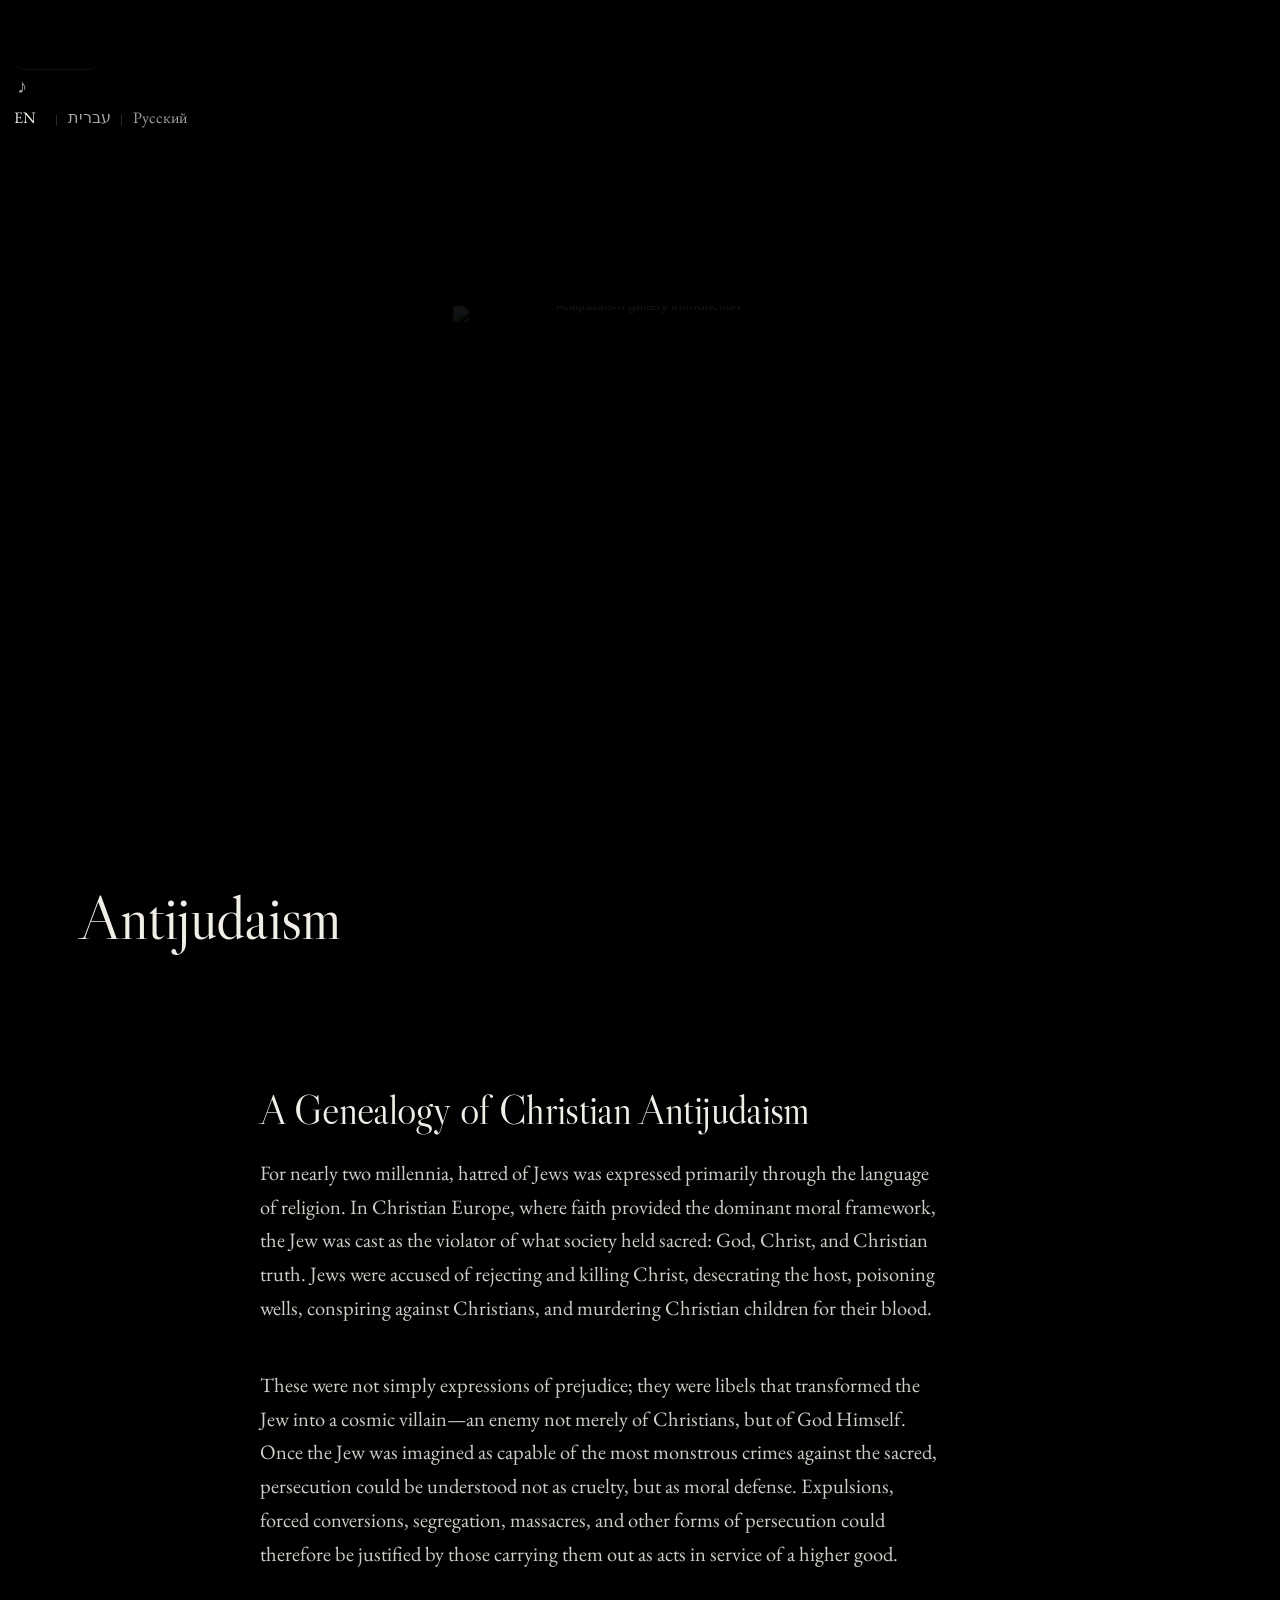
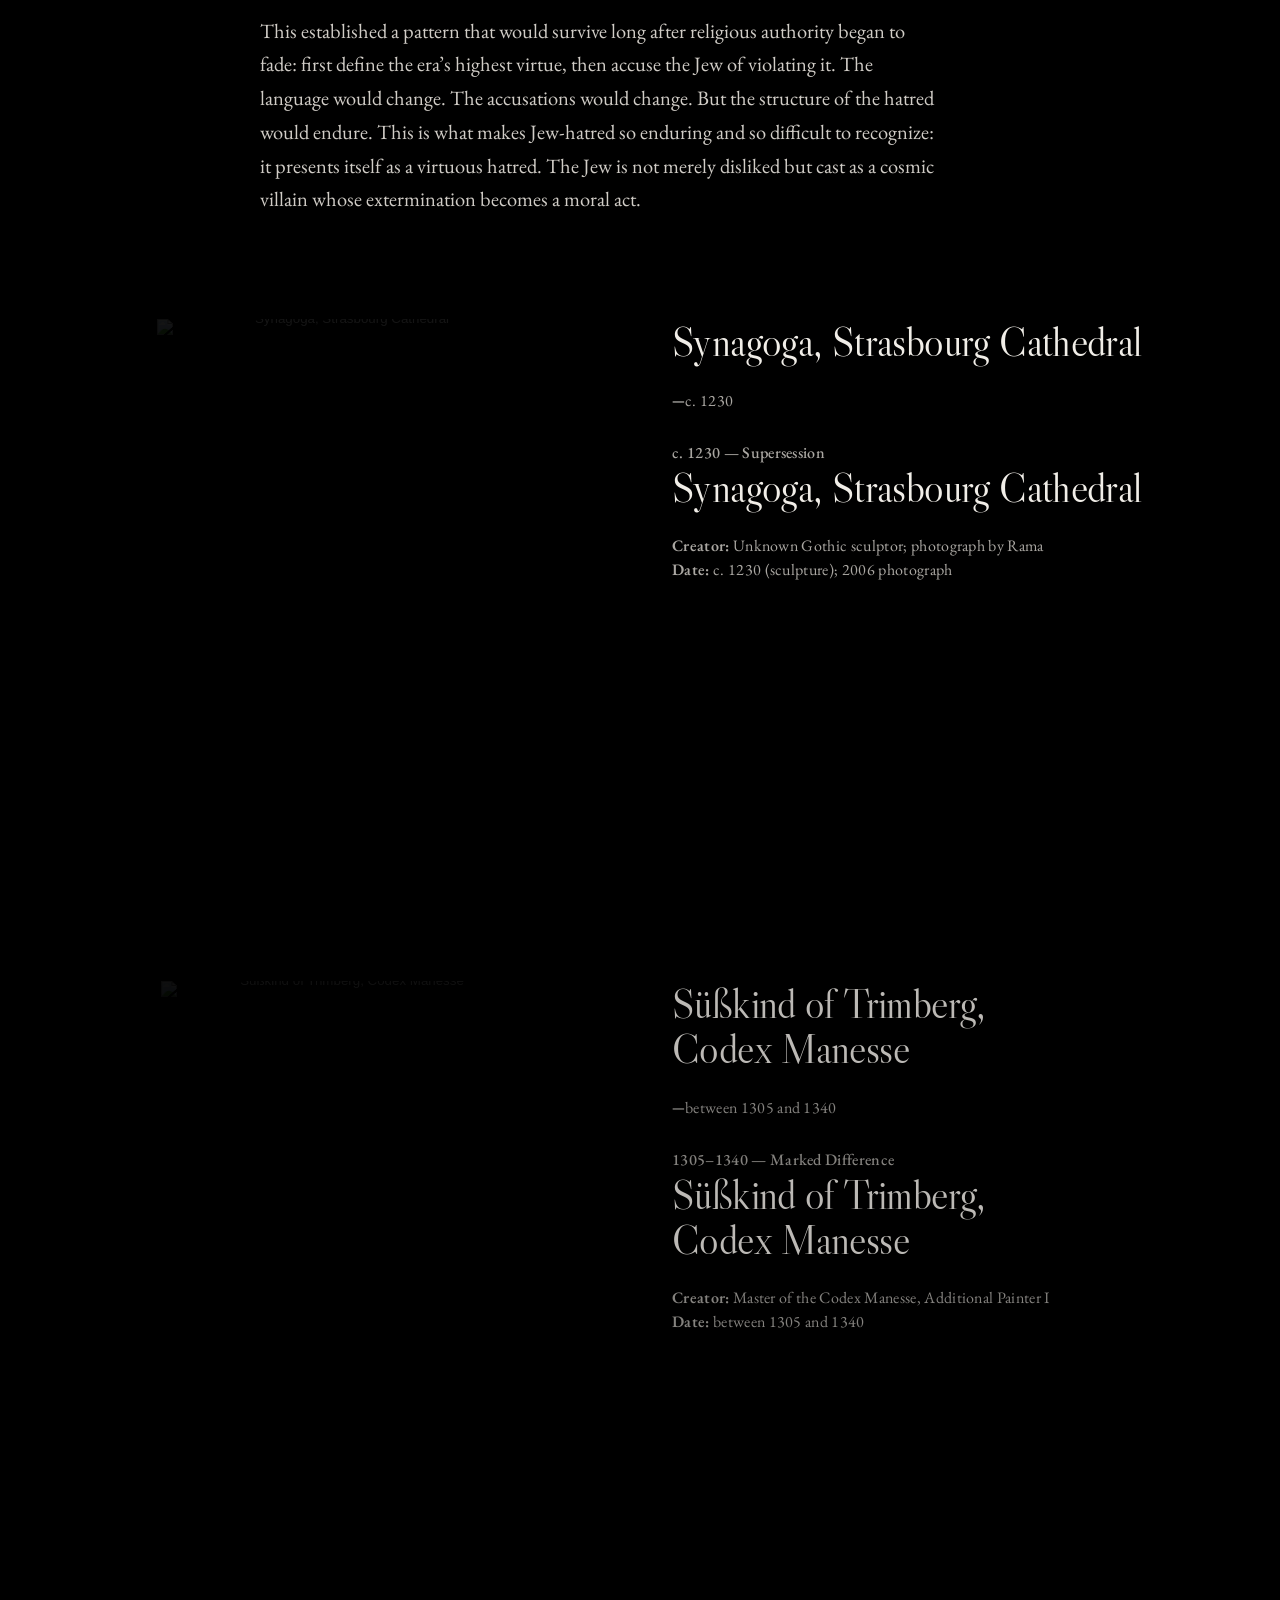
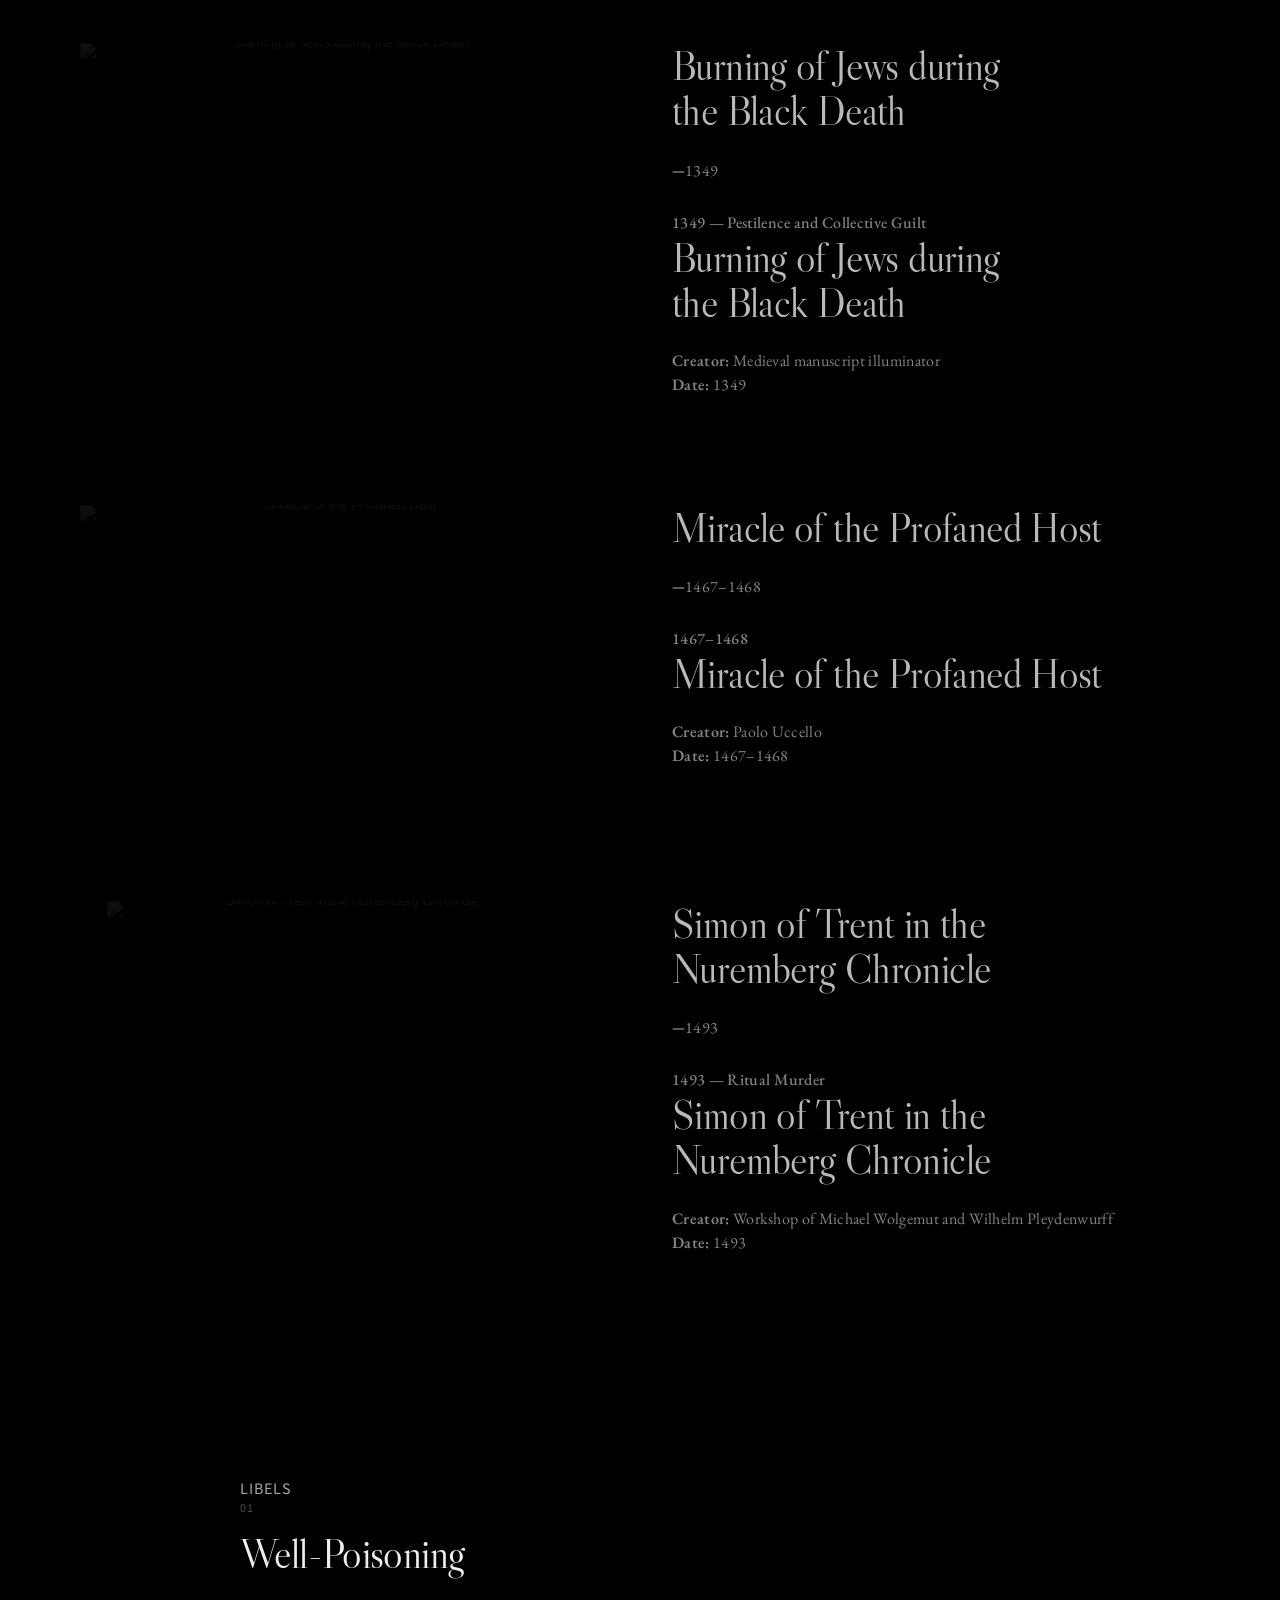
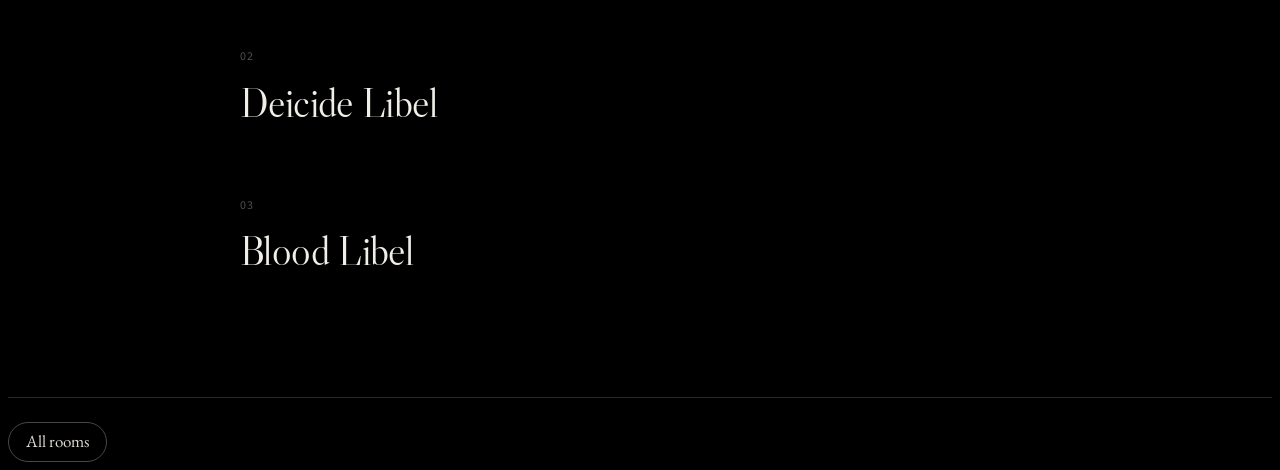
==== commit 16c768a3: "Keep all three image doors together in the phone opening" ====
--- a/antijudaism.html
+++ b/antijudaism.html
@@ -421,7 +421,7 @@
 <script src="room-entry.js?v=20260929-entry-polish"></script>
 <link rel="stylesheet" href="https://fonts.googleapis.com/css2?family=EB+Garamond:wght@400;500&family=Noto+Serif+Hebrew:wght@400;500&display=swap"/>
 <script src="gallery-audio.js?v=20260929-entry-polish"></script>
-<link rel="stylesheet" href="gallery-finish.css?v=20261011-doors-20260929-framework"/>
+<link rel="stylesheet" href="gallery-finish.css?v=20261011-three-doors-20260929-framework"/>
 </head>
 <body>
 <a class="skip-link" data-en="Skip to main content" data-he="דילוג לתוכן הראשי" data-ru="Перейти к основному содержанию" href="#gallery">Skip to main content</a>
--- a/gallery-finish.css
+++ b/gallery-finish.css
@@ -150,3 +150,19 @@
 
 html body.gallery-design #main-content .desktop-connector,
 html body.gallery-design #main-content .mobile-node {display:none!important}
+
+/* Keep the three image doors together in the opening on phones. */
+@media(max-width:600px) {
+  html body.gallery-design #main-content .era-grid {
+    display:grid!important;grid-template-columns:repeat(3,minmax(0,1fr))!important;
+    gap:10px!important;margin-top:24px!important;direction:ltr;
+  }
+  html body.gallery-design #main-content .era-card {
+    min-width:0!important;grid-column:auto!important;grid-row:auto!important;
+  }
+  html body.gallery-design #main-content .era-title {
+    font-size:clamp(.72rem,3vw,1rem)!important;line-height:1.2!important;
+    white-space:nowrap!important;letter-spacing:0!important;
+  }
+  html body.gallery-design #main-content .era-head {padding:0 0 14px!important}
+}
